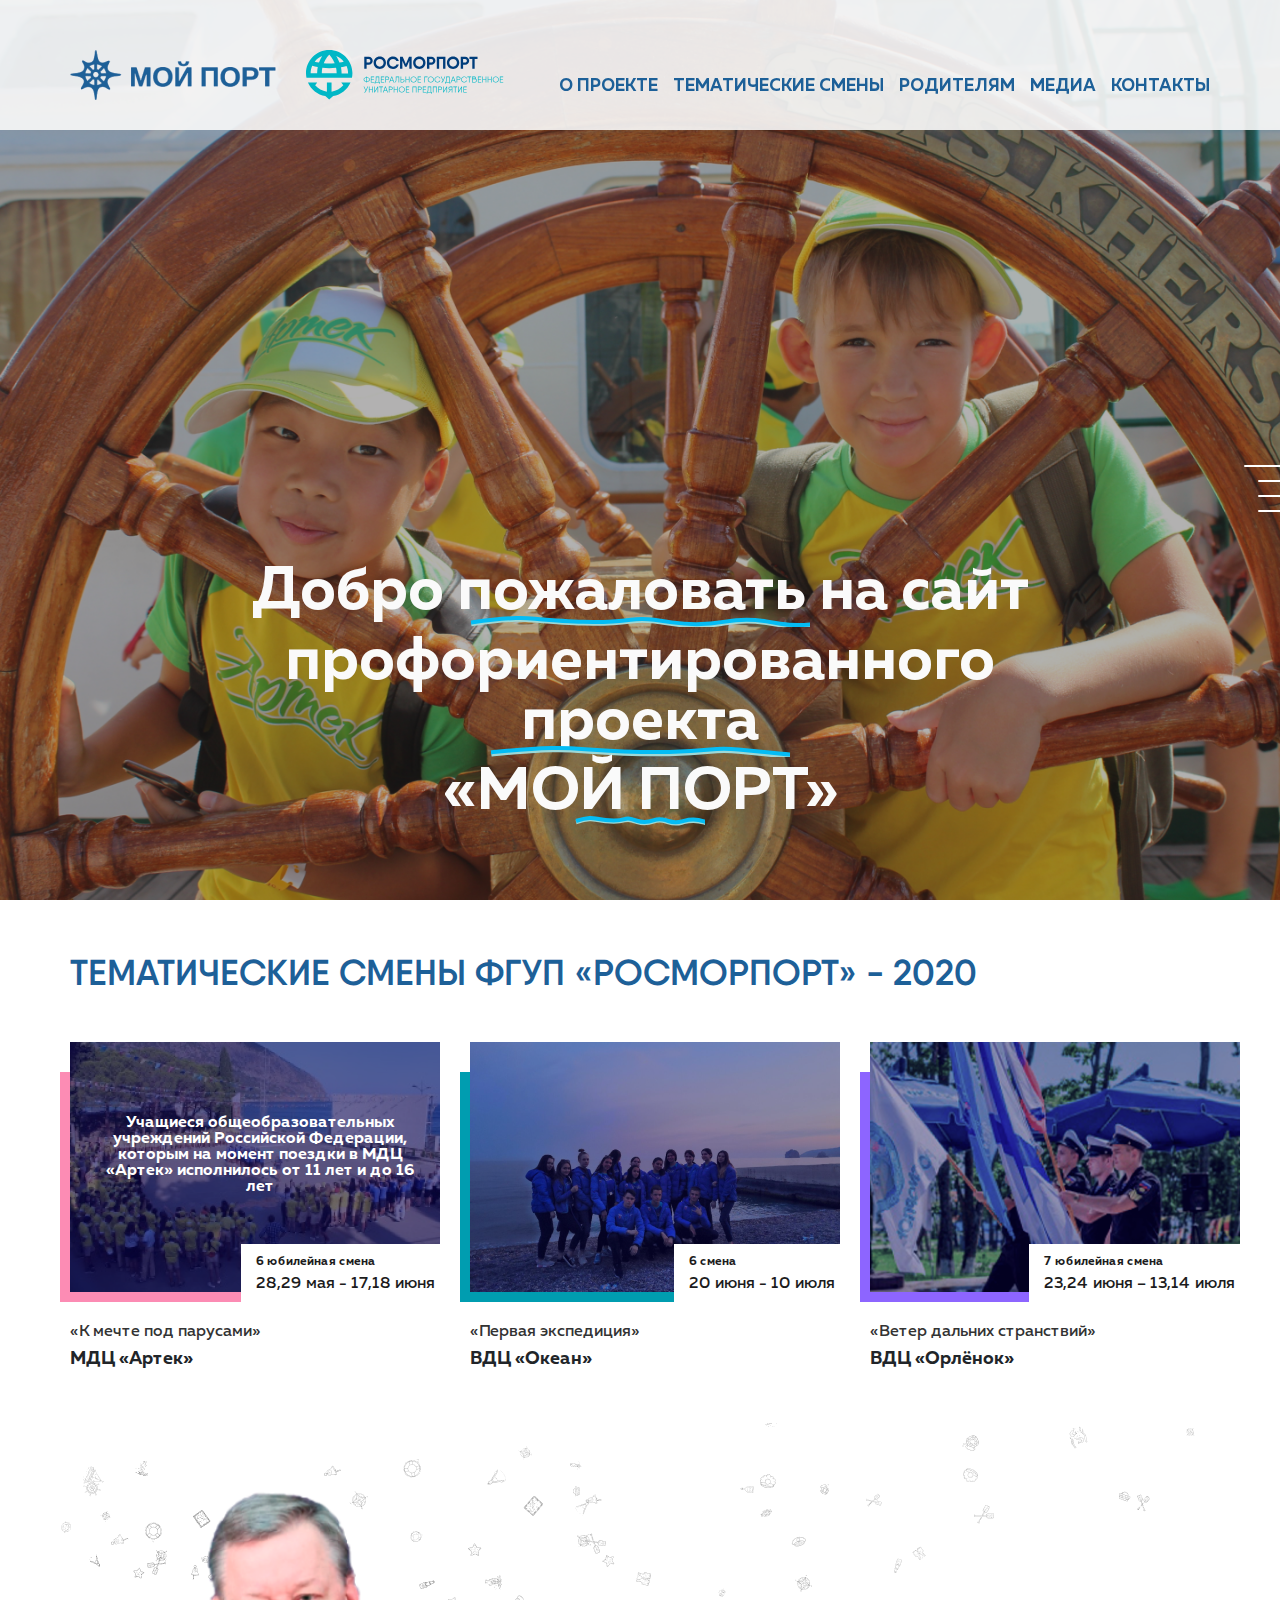
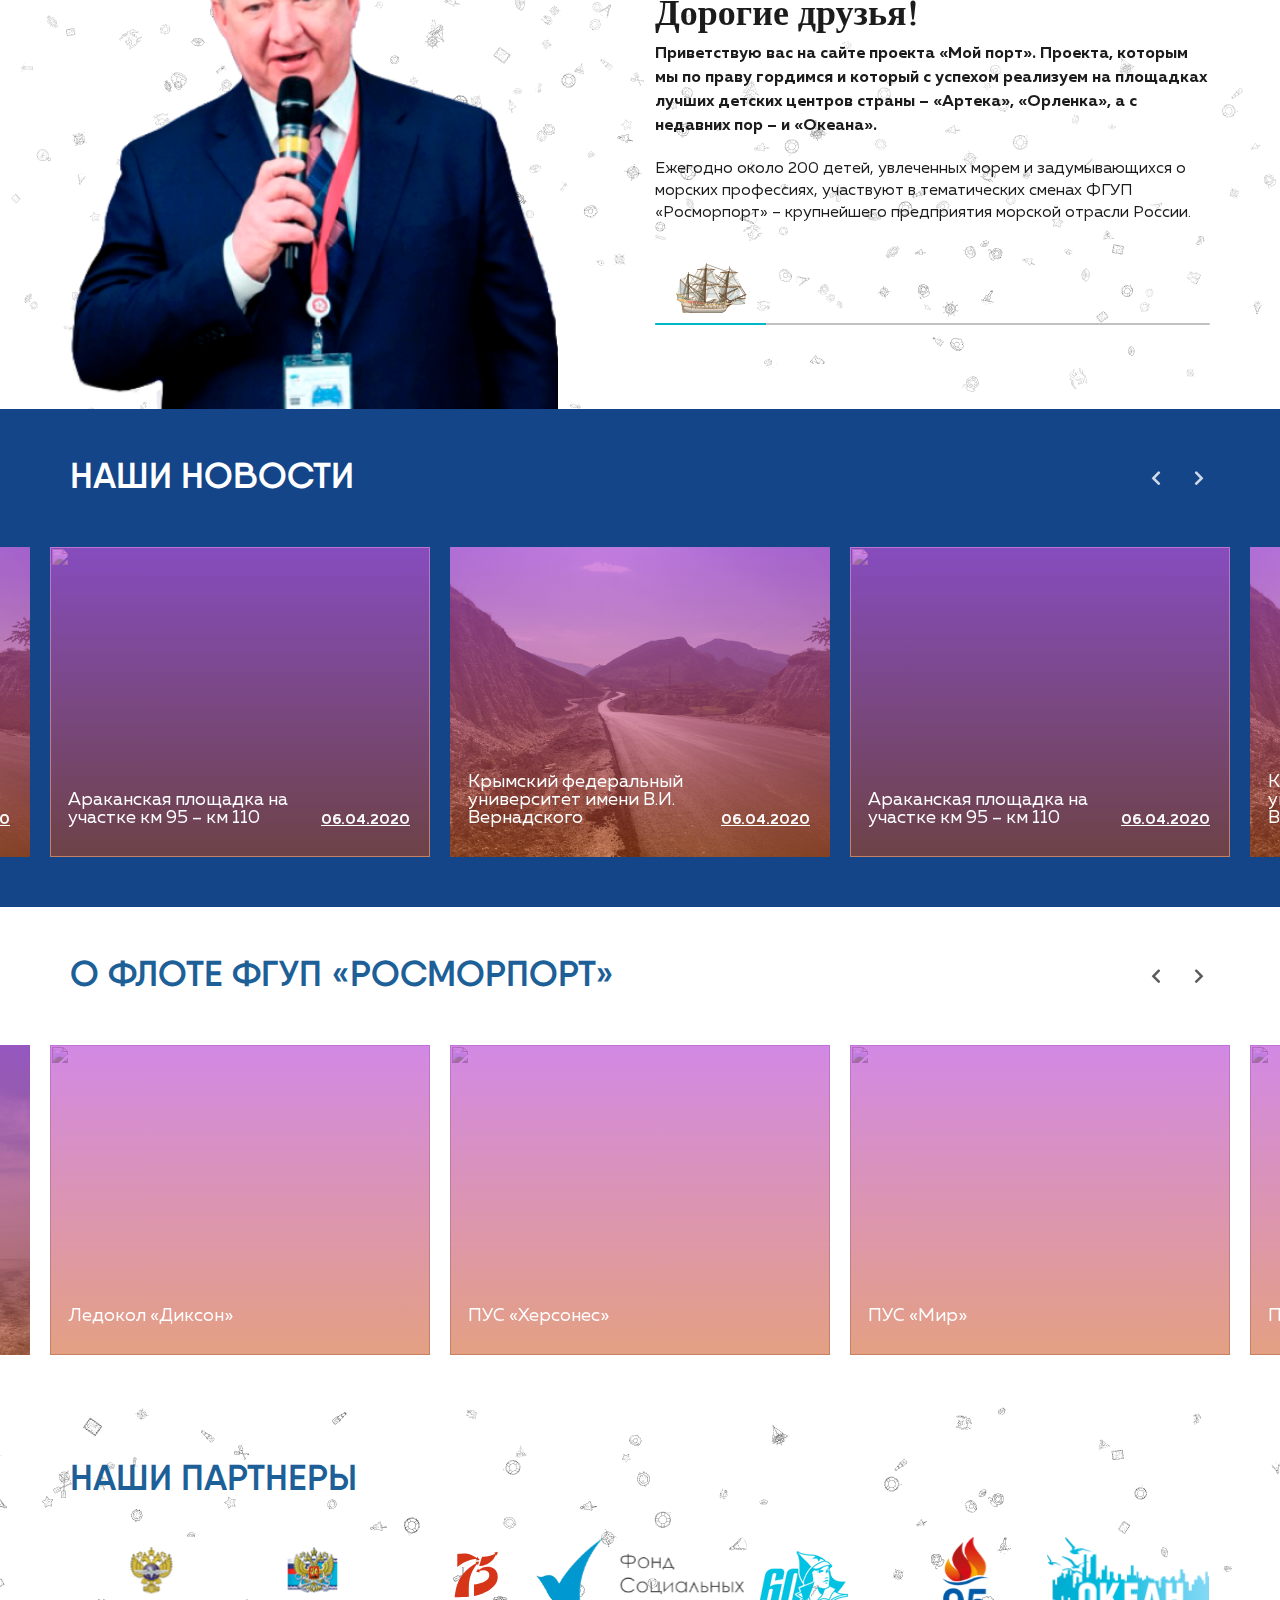
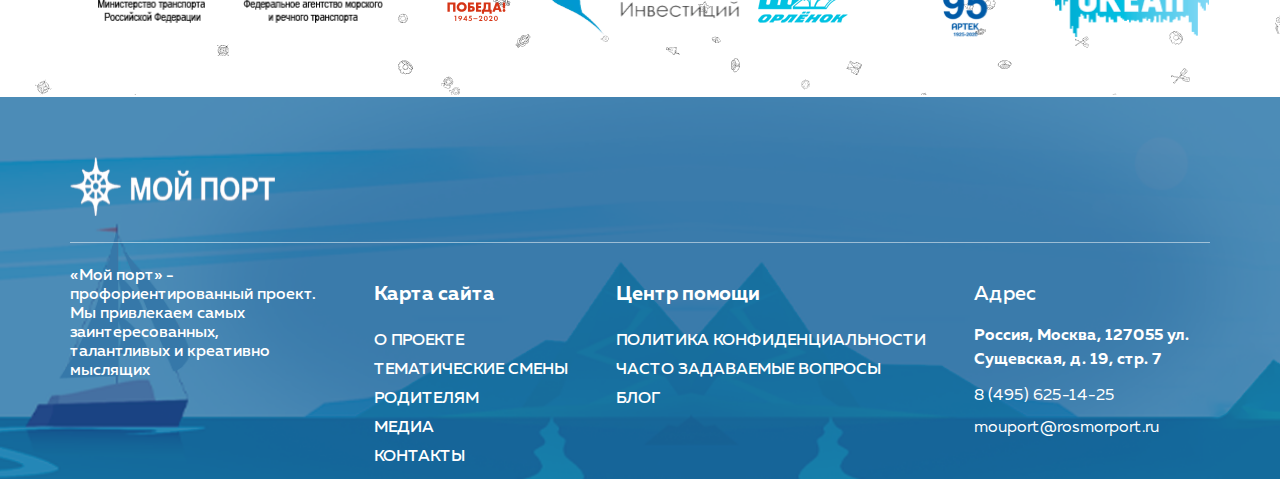
==== index.html @ 2c6adbdc "nezakoncheniy slider" ====
<!DOCTYPE html>
<html lang="en">
  <head>
    <meta charset="UTF-8" />
    <meta name="viewport" content="width=device-width, initial-scale=1.0" />
    <meta http-equiv="X-UA-Compatible" content="ie=edge" />
    <title>Document</title>
    <link rel="stylesheet" href="css/bootstrap.css" />
    <link rel="stylesheet" href="css/all.min.css" />
    <link rel="stylesheet" href="css/slick.css" />
    <link rel="stylesheet" href="css/swiper.min.css" />
    <link rel="stylesheet" href="css/style.css" />
  </head>
  <body>
    <header class="header">
      <div class="container">
        <div class="row">
          <div class="col-12">
            <div class="header__content">
              <div class="logos">
                <a href="/" class="logo-myport">
                  <img src="img/header/logo.png" alt="" />
                </a>
                <a href="/" class="logo-ros">
                  <img src="img/header/logo-rus.svg" alt="" />
                </a>
              </div>
              <div class="header__mobile">
                <button class="header__mobile__btn">
                  <span></span>
                  <span></span>
                  <span></span>
                </button>
                <div class="header__mobile__nav">
                  <ul>
                    <li><a href="#">О проекте</a></li>
                    <li><a href="#">Тематические смены</a></li>
                    <li><a href="#">Родителям</a></li>
                    <li><a href="#">Медиа</a></li>
                    <li><a href="#">Контакты</a></li>
                  </ul>
                </div>
              </div>
              <div class="header__desktop">
                <ul>
                  <li><a href="#">О проекте</a></li>
                  <li><a href="#">Тематические смены</a></li>
                  <li><a href="#">Родителям</a></li>
                  <li><a href="#">Медиа</a></li>
                  <li><a href="#">Контакты</a></li>
                </ul>
              </div>
            </div>
          </div>
        </div>
      </div>
    </header>

    <section class="main">
      <div class="main__slider">
        <div class="main__item" data-bg="img/main/slide_1.png">
          <h2>
            <span>Добро пожаловать на сайт</span>
            <span>профориентированного проекта</span>
            <span>«МОЙ ПОРТ»</span>
          </h2>
        </div>
        <div class="main__item" data-bg="img/main/slide_2.png">
          <h2>
            <span>Добро пожаловать на сайт</span>
            <span>профориентированного проекта</span>
            <span>«МОЙ ПОРТ»</span>
          </h2>
        </div>
        <div class="main__item" data-bg="img/main/slide_1.png">
          <h2>
            <span>Добро пожаловать на сайт</span>
            <span>профориентированного проекта</span>
            <span>«МОЙ ПОРТ»</span>
          </h2>
        </div>
        <div class="main__item" data-bg="img/main/slide_2.png">
          <h2>
            <span>Добро пожаловать на сайт</span>
            <span>профориентированного проекта</span>
            <span>«МОЙ ПОРТ»</span>
          </h2>
        </div>
      </div>
    </section>

    <section class="theme">
      <div class="container">
        <div class="row">
          <div class="col-12">
            <h3>Тематические смены ФГУП «РОСМОРПОРТ» - 2020</h3>
          </div>

          <div class="col-12 col-lg-6 col-xl-4">
            <div class="item item-first">
              <div class="theme__img">
                <img src="img/theme/artek.png" alt="" />
                <p class="text">
                  Учащиеся общеобразовательных учреждений Российской Федерации,
                  которым на момент поездки в МДЦ «Артек» исполнилось от 11 лет
                  и до 16 лет
                </p>
                <div class="info">
                  <span class="change">6 юбилейная смена</span>
                  <span class="date">28,29 мая - 17,18 июня</span>
                </div>
              </div>

              <div class="name">
                <span class="first">«К мечте под парусами»</span>
                <span class="last">МДЦ «Артек»</span>
              </div>
            </div>
          </div>
          <div class="col-12 col-lg-6 col-xl-4">
            <div class="item item-second">
              <div class="theme__img">
                <img src="img/theme/ocean.png" alt="" />
                <div class="info">
                  <span class="change">6 смена</span>
                  <span class="date">20 июня - 10 июля</span>
                </div>
              </div>

              <div class="name">
                <span class="first">«Первая экспедиция»</span>
                <span class="last">ВДЦ «Океан»</span>
              </div>
            </div>
          </div>
          <div class="col-12 col-lg-6 offset-lg-3 col-xl-4 offset-xl-0">
            <div class="item item-third">
              <div class="theme__img">
                <img src="img/theme/orlenok.png" alt="" />
                <div class="info">
                  <span class="change">7 юбилейная смена</span>
                  <span class="date">23,24 июня – 13,14 июля</span>
                </div>
              </div>

              <div class="name">
                <span class="first">«Ветер дальних странствий»</span>
                <span class="last">ВДЦ «Орлёнок»</span>
              </div>
            </div>
          </div>
        </div>
      </div>
    </section>

    <section class="friends">
      <div class="container">
        <div class="row">
          <div class="col-12 col-lg-6 friends__first">
            <div class="content">
              <div class="swiper-container">
                <div class="swiper-wrapper">
                  <div class="swiper-slide">
                    <h4>Дорогие друзья!</h4>
                    <span>
                      Приветствую вас на сайте проекта «Мой порт». Проекта,
                      которым мы по праву гордимся и который с успехом реализуем
                      на площадках лучших детских центров страны – «Артека»,
                      «Орленка», а с недавних пор – и «Океана».
                    </span>
                    <p>
                      Ежегодно около 200 детей, увлеченных морем и
                      задумывающихся о морских профессиях, участвуют в
                      тематических сменах ФГУП «Росморпорт» – крупнейшего
                      предприятия морской отрасли России.
                    </p>
                  </div>
                  <div class="swiper-slide">
                    <p>
                      Слайдер1 Lorem ipsum, dolor sit amet consectetur
                      adipisicing elit. Sit, dolores quod similique totam atque
                      sed aperiam eius perferendis hic quis voluptatum et harum
                      accusamus. Illo repellat totam iusto ipsam quibusdam!
                    </p>
                    <p>
                      Слайдер1 Lorem ipsum, dolor sit amet consectetur
                      adipisicing elit. Sit, dolores quod similique totam atque
                      sed aperiam eius perferendis hic quis voluptatum et harum
                      accusamus. Illo repellat totam iusto ipsam quibusdam!
                    </p>
                  </div>
                  <div class="swiper-slide">
                    <p>
                      Слайдер2 Lorem ipsum, dolor sit amet consectetur
                      adipisicing elit. Sit, dolores quod similique totam atque
                      sed aperiam eius perferendis hic quis voluptatum et harum
                      accusamus. Illo repellat totam iusto ipsam quibusdam!
                    </p>
                    <p>
                      Слайдер2 Lorem ipsum, dolor sit amet consectetur
                      adipisicing elit. Sit, dolores quod similique totam atque
                      sed aperiam eius perferendis hic quis voluptatum et harum
                      accusamus. Illo repellat totam iusto ipsam quibusdam!
                    </p>
                  </div>
                  <div class="swiper-slide">
                    <p>
                      Слайдер3 Lorem ipsum, dolor sit amet consectetur
                      adipisicing elit. Sit, dolores quod similique totam atque
                      sed aperiam eius perferendis hic quis voluptatum et harum
                      accusamus. Illo repellat totam iusto ipsam quibusdam!
                    </p>
                    <p>
                      Слайдер3 Lorem ipsum, dolor sit amet consectetur
                      adipisicing elit. Sit, dolores quod similique totam atque
                      sed aperiam eius perferendis hic quis voluptatum et harum
                      accusamus. Illo repellat totam iusto ipsam quibusdam!
                    </p>
                  </div>
                  <div class="swiper-slide">
                    <p>
                      Слайдер4 Lorem ipsum, dolor sit amet consectetur
                      adipisicing elit. Sit, dolores quod similique totam atque
                      sed aperiam eius perferendis hic quis voluptatum et harum
                      accusamus. Illo repellat totam iusto ipsam quibusdam!
                    </p>
                    <p>
                      Слайдер4 Lorem ipsum, dolor sit amet consectetur
                      adipisicing elit. Sit, dolores quod similique totam atque
                      sed aperiam eius perferendis hic quis voluptatum et harum
                      accusamus. Illo repellat totam iusto ipsam quibusdam!
                    </p>
                  </div>
                  <div class="swiper-slide">
                    <p>
                      Слайдер4 Lorem ipsum, dolor sit amet consectetur
                      adipisicing elit. Sit, dolores quod similique totam atque
                      sed aperiam eius perferendis hic quis voluptatum et harum
                      accusamus. Illo repellat totam iusto ipsam quibusdam!
                    </p>
                    <p>
                      Слайдер4 Lorem ipsum, dolor sit amet consectetur
                      adipisicing elit. Sit, dolores quod similique totam atque
                      sed aperiam eius perferendis hic quis voluptatum et harum
                      accusamus. Illo repellat totam iusto ipsam quibusdam!
                    </p>
                  </div>
                  <div class="swiper-slide">
                    <p>
                      Слайдер4 Lorem ipsum, dolor sit amet consectetur
                      adipisicing elit. Sit, dolores quod similique totam atque
                      sed aperiam eius perferendis hic quis voluptatum et harum
                      accusamus. Illo repellat totam iusto ipsam quibusdam!
                    </p>
                    <p>
                      Слайдер4 Lorem ipsum, dolor sit amet consectetur
                      adipisicing elit. Sit, dolores quod similique totam atque
                      sed aperiam eius perferendis hic quis voluptatum et harum
                      accusamus. Illo repellat totam iusto ipsam quibusdam!
                    </p>
                  </div>
                  <div class="swiper-slide">
                    <p>
                      Слайдер4 Lorem ipsum, dolor sit amet consectetur
                      adipisicing elit. Sit, dolores quod similique totam atque
                      sed aperiam eius perferendis hic quis voluptatum et harum
                      accusamus. Illo repellat totam iusto ipsam quibusdam!
                    </p>
                    <p>
                      Слайдер4 Lorem ipsum, dolor sit amet consectetur
                      adipisicing elit. Sit, dolores quod similique totam atque
                      sed aperiam eius perferendis hic quis voluptatum et harum
                      accusamus. Illo repellat totam iusto ipsam quibusdam!
                    </p>
                  </div>
                  <div class="swiper-slide">
                    <p>
                      Слайдер4 Lorem ipsum, dolor sit amet consectetur
                      adipisicing elit. Sit, dolores quod similique totam atque
                      sed aperiam eius perferendis hic quis voluptatum et harum
                      accusamus. Illo repellat totam iusto ipsam quibusdam!
                    </p>
                    <p>
                      Слайдер4 Lorem ipsum, dolor sit amet consectetur
                      adipisicing elit. Sit, dolores quod similique totam atque
                      sed aperiam eius perferendis hic quis voluptatum et harum
                      accusamus. Illo repellat totam iusto ipsam quibusdam!
                    </p>
                  </div>
                  <div class="swiper-slide">
                    <p>
                      Слайдер4 Lorem ipsum, dolor sit amet consectetur
                      adipisicing elit. Sit, dolores quod similique totam atque
                      sed aperiam eius perferendis hic quis voluptatum et harum
                      accusamus. Illo repellat totam iusto ipsam quibusdam!
                    </p>
                    <p>
                      Слайдер4 Lorem ipsum, dolor sit amet consectetur
                      adipisicing elit. Sit, dolores quod similique totam atque
                      sed aperiam eius perferendis hic quis voluptatum et harum
                      accusamus. Illo repellat totam iusto ipsam quibusdam!
                    </p>
                  </div>
                </div>
              </div>

              <div class="animation">
                <div class="ship">
                  <div class="img" id="friends_ship">
                    <img src="img/friends/ship.svg" alt="" />
                  </div>
                </div>
                <div class="progress">
                  <div class="bar"></div>
                </div>
              </div>
            </div>
          </div>
          <div class="col-12 col-lg-6 friends__second">
            <div class="friends__img">
              <img src="img/friends/friends-img.png" alt="" />
            </div>
          </div>
        </div>
      </div>
    </section>

    <div class="news">
      <div class="container">
        <div class="row">
          <div class="col-12">
            <div class="news__top">
              <h3>Наши новости</h3>
              <div class="btns">
                <button class="news__slider-prev">
                  <i class="fas fa-chevron-left"></i>
                </button>
                <button class="news__slider-next">
                  <i class="fas fa-chevron-right"></i>
                </button>
              </div>
            </div>
          </div>
        </div>
      </div>

      <div class="news__slider">
        <div class="slide">
          <a href="#" class="news__item">
            <div class="img">
              <img src="img/news/first.png" alt="" />
            </div>
            <div class="text">
              <p>Крымский федеральный университет имени В.И. Вернадского</p>
              <span>06.04.2020</span>
            </div>
          </a>
        </div>
        <div class="slide">
          <a href="#" class="news__item">
            <div class="img">
              <img src="img/news/second.png" alt="" />
            </div>
            <div class="text">
              <p>Араканская площадка на участке км 95 – км 110</p>
              <span>06.04.2020</span>
            </div>
          </a>
        </div>
        <div class="slide">
          <a href="#" class="news__item">
            <div class="img">
              <img src="img/news/first.png" alt="" />
            </div>
            <div class="text">
              <p>Крымский федеральный университет имени В.И. Вернадского</p>
              <span>06.04.2020</span>
            </div>
          </a>
        </div>
        <div class="slide">
          <a href="#" class="news__item">
            <div class="img">
              <img src="img/news/second.png" alt="" />
            </div>
            <div class="text">
              <p>Араканская площадка на участке км 95 – км 110</p>
              <span>06.04.2020</span>
            </div>
          </a>
        </div>
      </div>
    </div>

    <div class="about">
      <div class="container">
        <div class="row">
          <div class="col-12">
            <div class="about__top">
              <h3>О флоте ФГУП «Росморпорт»</h3>
              <div class="btns">
                <button class="about__slider-prev">
                  <i class="fas fa-chevron-left"></i>
                </button>
                <button class="about__slider-next">
                  <i class="fas fa-chevron-right"></i>
                </button>
              </div>
            </div>
          </div>
        </div>
      </div>

      <div class="about__slider">
        <div class="slide">
          <a href="#" class="about__item">
            <div class="img">
              <img src="img/about/first.jpg" alt="" />
            </div>
            <div class="text">
              <p>ПУС «Херсонес»</p>
            </div>
          </a>
        </div>
        <div class="slide">
          <a href="#" class="about__item">
            <div class="img">
              <img src="img/about/second.jpg" alt="" />
            </div>
            <div class="text">
              <p>ПУС «Мир»</p>
            </div>
          </a>
        </div>
        <div class="slide">
          <a href="#" class="about__item">
            <div class="img">
              <img src="img/about/three.jpg" alt="" />
            </div>
            <div class="text">
              <p>ПУС «Херсонес»</p>
            </div>
          </a>
        </div>
        <div class="slide">
          <a href="#" class="about__item">
            <div class="img">
              <img src="img/about/four.jpg" alt="" />
            </div>
            <div class="text">
              <p>Ледокол «Диксон»</p>
            </div>
          </a>
        </div>
        <div class="slide">
          <a href="#" class="about__item">
            <div class="img">
              <img src="img/about/five.jpg" alt="" />
            </div>
            <div class="text">
              <p>Ледокол «Диксон»</p>
            </div>
          </a>
        </div>
        <div class="slide">
          <a href="#" class="about__item">
            <div class="img">
              <img src="img/about/six.jpg" alt="" />
            </div>
            <div class="text">
              <p>Ледокол «Диксон»</p>
            </div>
          </a>
        </div>
        <div class="slide">
          <a href="#" class="about__item">
            <div class="img">
              <img src="img/about/seven.jpg" alt="" />
            </div>
            <div class="text">
              <p>Ледокол «Диксон»</p>
            </div>
          </a>
        </div>
      </div>
    </div>

    <section class="partners">
      <div class="container">
        <div class="row">
          <div class="col-12">
            <h3>Наши партнеры</h3>
          </div>
          <div class="col-12">
            <div class="partners__content">
              <div class="img">
                <img src="img/partners/logo/first.svg" alt="" />
              </div>
              <div class="img">
                <img src="img/partners/logo/second.svg" alt="" />
              </div>
              <div class="img">
                <img src="img/partners/logo/three.svg" alt="" />
              </div>
              <div class="img">
                <img src="img/partners/logo/four.svg" alt="" />
              </div>
              <div class="img">
                <img src="img/partners/logo/five.svg" alt="" />
              </div>
              <div class="img">
                <img src="img/partners/logo/six.svg" alt="" />
              </div>
              <div class="img">
                <img src="img/partners/logo/seven.svg" alt="" />
              </div>
            </div>
          </div>
        </div>
      </div>
    </section>

    <footer class="footer">
      <div class="container">
        <div class="row">
          <div class="col-12">
            <div class="footer__logo">
              <a href="#">
                <img src="img/footer/logo.svg" alt="" />
              </a>
            </div>
          </div>
          <div class="col-12">
            <div class="footer__content">
              <div class="text">
                <p>
                  «Мой порт» - профориентированный проект. Мы привлекаем самых
                  заинтересованных, талантливых и креативно мыслящих
                </p>
              </div>
              <div class="map">
                <p>Карта сайта</p>
                <ul>
                  <li><a href="#">О проекте</a></li>
                  <li><a href="#">Тематические смены</a></li>
                  <li><a href="#">Родителям</a></li>
                  <li><a href="#">Медиа</a></li>
                  <li><a href="#">Контакты</a></li>
                </ul>
              </div>
              <div class="help">
                <p>Центр помощи</p>
                <ul>
                  <li><a href="#">Политика конфиденциальности</a></li>
                  <li><a href="#">Часто задаваемые вопросы</a></li>
                  <li><a href="#">Блог</a></li>
                </ul>
              </div>
              <div class="address">
                <p>Адрес</p>
                <div class="address__content">
                  <span
                    ><a href="#"
                      >Россия, Москва, 127055 ул. Сущевская, д. 19, стр. 7</a
                    ></span
                  >
                  <a href="tel:84956251425">8 (495) 625-14-25</a>
                  <a href="mailto:mouport@rosmorport.ru"
                    >mouport@rosmorport.ru</a
                  >
                </div>
              </div>
            </div>
          </div>
        </div>
      </div>
    </footer>

    <div class="modal"></div>
    <script src="js/jquery-3.4.1.min.js"></script>
    <script src="js/swiper.min.js"></script>
    <script src="js/slick.min.js"></script>
    <script src="js/main.js"></script>
  </body>
</html>
---- css/style.css ----
/*! normalize.css v8.0.1 | MIT License | github.com/necolas/normalize.css */
/* Document
   ========================================================================== */
/**
 * 1. Correct the line height in all browsers.
 * 2. Prevent adjustments of font size after orientation changes in iOS.
 */
html {
  line-height: 1.15;
  /* 1 */
  -webkit-text-size-adjust: 100%;
  /* 2 */
}

/* Sections
   ========================================================================== */
/**
 * Remove the margin in all browsers.
 */
body {
  margin: 0;
}

/**
 * Render the `main` element consistently in IE.
 */
main {
  display: block;
}

/**
 * Correct the font size and margin on `h1` elements within `section` and
 * `article` contexts in Chrome, Firefox, and Safari.
 */
h1 {
  font-size: 2em;
  margin: 0.67em 0;
}

/* Grouping content
   ========================================================================== */
/**
 * 1. Add the correct box sizing in Firefox.
 * 2. Show the overflow in Edge and IE.
 */
hr {
  -webkit-box-sizing: content-box;
          box-sizing: content-box;
  /* 1 */
  height: 0;
  /* 1 */
  overflow: visible;
  /* 2 */
}

/**
 * 1. Correct the inheritance and scaling of font size in all browsers.
 * 2. Correct the odd `em` font sizing in all browsers.
 */
pre {
  font-family: monospace, monospace;
  /* 1 */
  font-size: 1em;
  /* 2 */
}

/* Text-level semantics
   ========================================================================== */
/**
 * Remove the gray background on active links in IE 10.
 */
a {
  background-color: transparent;
}

/**
 * 1. Remove the bottom border in Chrome 57-
 * 2. Add the correct text decoration in Chrome, Edge, IE, Opera, and Safari.
 */
abbr[title] {
  border-bottom: none;
  /* 1 */
  text-decoration: underline;
  /* 2 */
  -webkit-text-decoration: underline dotted;
          text-decoration: underline dotted;
  /* 2 */
}

/**
 * Add the correct font weight in Chrome, Edge, and Safari.
 */
b, strong {
  font-weight: bolder;
}

/**
 * 1. Correct the inheritance and scaling of font size in all browsers.
 * 2. Correct the odd `em` font sizing in all browsers.
 */
code, kbd, samp {
  font-family: monospace, monospace;
  /* 1 */
  font-size: 1em;
  /* 2 */
}

/**
 * Add the correct font size in all browsers.
 */
small {
  font-size: 80%;
}

/**
 * Prevent `sub` and `sup` elements from affecting the line height in
 * all browsers.
 */
sub, sup {
  font-size: 75%;
  line-height: 0;
  position: relative;
  vertical-align: baseline;
}

sub {
  bottom: -0.25em;
}

sup {
  top: -0.5em;
}

/* Embedded content
   ========================================================================== */
/**
 * Remove the border on images inside links in IE 10.
 */
img {
  border-style: none;
}

/* Forms
   ========================================================================== */
/**
 * 1. Change the font styles in all browsers.
 * 2. Remove the margin in Firefox and Safari.
 */
button, input, optgroup, select, textarea {
  font-family: inherit;
  /* 1 */
  font-size: 100%;
  /* 1 */
  line-height: 1.15;
  /* 1 */
  margin: 0;
  /* 2 */
}

/**
 * Show the overflow in IE.
 * 1. Show the overflow in Edge.
 */
button, input {
  /* 1 */
  overflow: visible;
}

/**
 * Remove the inheritance of text transform in Edge, Firefox, and IE.
 * 1. Remove the inheritance of text transform in Firefox.
 */
button, select {
  /* 1 */
  text-transform: none;
}

/**
 * Correct the inability to style clickable types in iOS and Safari.
 */
button, [type="button"], [type="reset"], [type="submit"] {
  -webkit-appearance: button;
}

/**
 * Remove the inner border and padding in Firefox.
 */
button::-moz-focus-inner, [type="button"]::-moz-focus-inner, [type="reset"]::-moz-focus-inner, [type="submit"]::-moz-focus-inner {
  border-style: none;
  padding: 0;
}

/**
 * Restore the focus styles unset by the previous rule.
 */
button:-moz-focusring, [type="button"]:-moz-focusring, [type="reset"]:-moz-focusring, [type="submit"]:-moz-focusring {
  outline: 1px dotted ButtonText;
}

/**
 * Correct the padding in Firefox.
 */
fieldset {
  padding: 0.35em 0.75em 0.625em;
}

/**
 * 1. Correct the text wrapping in Edge and IE.
 * 2. Correct the color inheritance from `fieldset` elements in IE.
 * 3. Remove the padding so developers are not caught out when they zero out
 *    `fieldset` elements in all browsers.
 */
legend {
  -webkit-box-sizing: border-box;
          box-sizing: border-box;
  /* 1 */
  color: inherit;
  /* 2 */
  display: table;
  /* 1 */
  max-width: 100%;
  /* 1 */
  padding: 0;
  /* 3 */
  white-space: normal;
  /* 1 */
}

/**
 * Add the correct vertical alignment in Chrome, Firefox, and Opera.
 */
progress {
  vertical-align: baseline;
}

/**
 * Remove the default vertical scrollbar in IE 10+.
 */
textarea {
  overflow: auto;
}

/**
 * 1. Add the correct box sizing in IE 10.
 * 2. Remove the padding in IE 10.
 */
[type="checkbox"], [type="radio"] {
  -webkit-box-sizing: border-box;
          box-sizing: border-box;
  /* 1 */
  padding: 0;
  /* 2 */
}

/**
 * Correct the cursor style of increment and decrement buttons in Chrome.
 */
[type="number"]::-webkit-inner-spin-button, [type="number"]::-webkit-outer-spin-button {
  height: auto;
}

/**
 * 1. Correct the odd appearance in Chrome and Safari.
 * 2. Correct the outline style in Safari.
 */
[type="search"] {
  -webkit-appearance: textfield;
  /* 1 */
  outline-offset: -2px;
  /* 2 */
}

[type="search"]::-webkit-search-decoration {
  -webkit-appearance: none;
}

/**
 * Remove the inner padding in Chrome and Safari on macOS.
 */
/**
 * 1. Correct the inability to style clickable types in iOS and Safari.
 * 2. Change font properties to `inherit` in Safari.
 */
::-webkit-file-upload-button {
  -webkit-appearance: button;
  /* 1 */
  font: inherit;
  /* 2 */
}

/* Interactive
   ========================================================================== */
/*
 * Add the correct display in Edge, IE 10+, and Firefox.
 */
details {
  display: block;
}

/*
 * Add the correct display in all browsers.
 */
summary {
  display: list-item;
}

/* Misc
   ========================================================================== */
/**
 * Add the correct display in IE 10+.
 */
template, [hidden] {
  display: none;
}

/**
 * Add the correct display in IE 10.
 */
@font-face {
  font-family: "Lato-Regular";
  src: url("../fonts/Lato-Regular.eot");
  src: url("../fonts/Lato-Regular.eot?#iefix") format("embedded-opentype"), url("../fonts/Lato-Regular.woff2") format("woff2"), url("../fonts/Lato-Regular.woff") format("woff"), url("../fonts/Lato-Regular.ttf") format("truetype"), url("../fonts/Lato-Regular.svg#Lato-Regular") format("svg");
  font-style: normal;
  font-weight: normal;
}

@font-face {
  font-family: "MullerBold";
  src: url("../fonts/MullerBold.eot");
  src: url("../fonts/MullerBold.eot?#iefix") format("embedded-opentype"), url("../fonts/MullerBold.woff2") format("woff2"), url("../fonts/MullerBold.woff") format("woff"), url("../fonts/MullerBold.ttf") format("truetype"), url("../fonts/MullerBold.svg#MullerBold") format("svg");
  font-style: normal;
  font-weight: normal;
}

@font-face {
  font-family: "MullerRegular";
  src: url("../fonts/MullerRegular.eot");
  src: url("../fonts/MullerRegular.eot?#iefix") format("embedded-opentype"), url("../fonts/MullerRegular.woff2") format("woff2"), url("../fonts/MullerRegular.woff") format("woff"), url("../fonts/MullerRegular.ttf") format("truetype"), url("../fonts/MullerRegular.svg#MullerRegular") format("svg");
  font-style: normal;
  font-weight: normal;
}

@font-face {
  font-family: "MullerMedium";
  src: url("../fonts/MullerMedium.eot");
  src: url("../fonts/MullerMedium.eot?#iefix") format("embedded-opentype"), url("../fonts/MullerMedium.woff2") format("woff2"), url("../fonts/MullerMedium.woff") format("woff"), url("../fonts/MullerMedium.ttf") format("truetype"), url("../fonts/MullerMedium.svg#MullerMedium") format("svg");
  font-style: normal;
  font-weight: normal;
}

@font-face {
  font-family: "Qanelas-SemiBold";
  src: url("../fonts/Qanelas-SemiBold.eot");
  src: url("../fonts/Qanelas-SemiBold.eot?#iefix") format("embedded-opentype"), url("../fonts/Qanelas-SemiBold.woff2") format("woff2"), url("../fonts/Qanelas-SemiBold.woff") format("woff"), url("../fonts/Qanelas-SemiBold.ttf") format("truetype"), url("../fonts/Qanelas-SemiBold.svg#Qanelas-SemiBold") format("svg");
  font-style: normal;
  font-weight: normal;
}

@font-face {
  font-family: "times-new-roman";
  src: url("../fonts/times-new-roman.eot");
  src: url("../fonts/times-new-roman.eot?#iefix") format("embedded-opentype"), url("../fonts/times-new-roman.woff2") format("woff2"), url("../fonts/times-new-roman.woff") format("woff"), url("../fonts/times-new-roman.ttf") format("truetype"), url("../fonts/times-new-roman.svg#times-new-roman") format("svg");
  font-style: normal;
  font-weight: normal;
}

body {
  font-family: "MullerBold";
  overflow-x: hidden;
  position: relative;
}

p {
  margin-bottom: 0px;
}

h3 {
  color: #1d6098;
  font-family: "Qanelas-SemiBold";
  font-size: 24px;
  line-height: 29px;
  text-transform: uppercase;
}

@media (min-width: 768px) {
  h3 {
    font-size: 30px;
    line-height: 36px;
  }
}

@media (min-width: 1200px) {
  h3 {
    font-size: 36px;
    line-height: 44px;
  }
}

ul {
  list-style-type: none;
  margin: 0;
  padding: 0;
}

a {
  text-decoration: none;
}

a:hover {
  text-decoration: none;
}

input:focus {
  outline: none;
}

button:focus {
  outline: none;
}

div:focus {
  outline: none;
}

.modal {
  display: none;
  position: fixed;
  z-index: 1;
  left: 0;
  top: 0;
  width: 100%;
  height: 100%;
  overflow: auto;
  background-color: black;
  background-color: rgba(0, 0, 0, 0.4);
}

.header {
  position: absolute;
  width: 100%;
  background: rgba(250, 250, 250, 0.9);
  padding-bottom: 20px;
  z-index: 9;
}

@media (min-width: 992px) {
  .header {
    padding-bottom: 30px;
  }
}

.header__content {
  display: -webkit-box;
  display: -ms-flexbox;
  display: flex;
}

@media (min-width: 992px) {
  .header__content {
    -webkit-box-pack: justify;
        -ms-flex-pack: justify;
            justify-content: space-between;
  }
}

.header__content .logos {
  display: -webkit-box;
  display: -ms-flexbox;
  display: flex;
  margin-top: 20px;
}

@media (min-width: 992px) {
  .header__content .logos {
    margin-top: 40px;
  }
}

@media (min-width: 1200px) {
  .header__content .logos {
    margin-top: 50px;
  }
}

.header__content .logos .logo-myport {
  display: block;
  width: 124px;
  height: 30px;
}

@media (min-width: 768px) {
  .header__content .logos .logo-myport {
    width: 160px;
    height: 40px;
  }
}

@media (min-width: 1200px) {
  .header__content .logos .logo-myport {
    width: 206px;
    height: 50px;
  }
}

.header__content .logos .logo-myport img {
  width: 100%;
  height: 100%;
}

.header__content .logos .logo-ros {
  display: block;
  width: 124px;
  height: 30px;
  margin-left: 26px;
}

@media (min-width: 768px) {
  .header__content .logos .logo-ros {
    width: 160px;
    height: 40px;
  }
}

@media (min-width: 1200px) {
  .header__content .logos .logo-ros {
    width: 206px;
    height: 50px;
  }
}

.header__content .logos .logo-ros img {
  width: 100%;
  height: 100%;
}

.header__mobile {
  display: block;
}

@media (min-width: 992px) {
  .header__mobile {
    display: none;
  }
}

.header__mobile__btn {
  position: absolute;
  right: 35px;
  top: 26px;
  background-color: inherit;
  border: none;
  height: 16px;
  width: 30px;
  z-index: 99;
}

@media (min-width: 768px) {
  .header__mobile__btn {
    top: 32px;
  }
}

.header__mobile__btn span {
  padding: 0;
  width: 100%;
  height: 2px;
  background-color: black;
  display: block;
  -webkit-transition: all 0.3s ease;
  transition: all 0.3s ease;
  position: absolute;
}

.header__mobile__btn span:first-child {
  top: 0px;
}

.header__mobile__btn span:nth-child(2) {
  top: 8px;
}

.header__mobile__btn span:last-child {
  top: 16px;
}

.header__mobile__btn.active span:first-child {
  -webkit-transform: rotate(45deg);
          transform: rotate(45deg);
  top: 10px;
}

.header__mobile__btn.active span:nth-child(2) {
  -webkit-transform: translateX(40px);
          transform: translateX(40px);
  background-color: transparent;
}

.header__mobile__btn.active span:last-child {
  -webkit-transform: rotate(-45deg);
          transform: rotate(-45deg);
  top: 10px;
}

.header__mobile__nav {
  position: fixed;
  -webkit-transform: translateX(600px);
          transform: translateX(600px);
  background-color: white;
  height: 100vh;
  width: 70%;
  top: 0;
  right: 0;
  -webkit-transition: all 0.3s ease;
  transition: all 0.3s ease;
  z-index: 9;
  display: -webkit-box;
  display: -ms-flexbox;
  display: flex;
  -webkit-box-pack: center;
      -ms-flex-pack: center;
          justify-content: center;
}

.header__mobile__nav ul {
  margin-left: 10px;
  margin-top: 120px;
}

.header__mobile__nav ul li {
  margin-top: 30px;
}

@media (min-width: 768px) {
  .header__mobile__nav ul li {
    margin-top: 20px;
  }
}

.header__mobile__nav ul li a {
  font-family: "MullerBold";
  font-size: 15px;
  line-height: 17px;
  text-transform: uppercase;
  color: #1d6098;
}

@media (min-width: 768px) {
  .header__mobile__nav ul li a {
    font-size: 15px;
  }
}

.header__mobile__nav.active {
  -webkit-transform: translateX(0px);
          transform: translateX(0px);
  -webkit-transition: all 0.3s ease;
  transition: all 0.3s ease;
}

.header__desktop {
  display: none;
}

@media (min-width: 992px) {
  .header__desktop {
    display: block;
    margin-top: 50px;
  }
}

@media (min-width: 1200px) {
  .header__desktop {
    margin-top: 75px;
  }
}

.header__desktop ul {
  display: -webkit-box;
  display: -ms-flexbox;
  display: flex;
}

.header__desktop ul li {
  position: relative;
  margin-left: 15px;
  z-index: 2;
}

.header__desktop ul li:before {
  content: "";
  background-image: url("../img/header/bg_nav.png");
  background-size: 120% 100%;
  position: absolute;
  display: none;
  top: 0;
  left: -8%;
  width: 110%;
  height: 100%;
  z-index: -1;
}

.header__desktop ul li a {
  font-family: "MullerBold";
  font-size: 14px;
  line-height: 17px;
  text-transform: uppercase;
  color: #1d6098;
}

@media (min-width: 1200px) {
  .header__desktop ul li a {
    font-size: 17px;
  }
}

.header__desktop ul li:hover:before {
  display: block;
}

.header__desktop ul li:hover a {
  color: white;
}

.main {
  position: relative;
}

.main__item {
  height: 100vh;
  position: relative;
}

.main__item h2 {
  position: absolute;
  bottom: 70px;
  font-size: 26px;
  line-height: 30px;
  text-align: center;
  color: #fafafa;
  left: 50%;
  -webkit-transform: translateX(-50%);
          transform: translateX(-50%);
}

@media (min-width: 576px) {
  .main__item h2 {
    width: 500px;
    font-size: 30px;
  }
}

@media (min-width: 768px) {
  .main__item h2 {
    font-size: 40px;
    line-height: 40px;
    width: 800px;
  }
}

@media (min-width: 992px) {
  .main__item h2 {
    font-size: 50px;
    line-height: 50px;
  }
}

@media (min-width: 1200px) {
  .main__item h2 {
    font-size: 60px;
    line-height: 60px;
  }
}

.main__item h2 span {
  display: block;
  position: relative;
  margin-top: 10px;
}

.main__item h2 span:before {
  content: "";
  position: absolute;
  bottom: -5px;
  left: 50%;
  -webkit-transform: translateX(-50%);
          transform: translateX(-50%);
  height: 11px;
}

.main__item h2 span:first-child:before {
  width: 340px;
  background-image: url(../img/main/line-2.svg);
}

.main__item h2 span:nth-child(2)::before {
  width: 300px;
  background-image: url(../img/main/line.svg);
}

.main__item h2 span:last-child::before {
  width: 130px;
  background-image: url(../img/main/line-1.svg);
}

.main .slick-prev {
  display: none !important;
}

.main .slick-next {
  display: none !important;
}

.main .slick-dots {
  position: absolute;
  top: 50%;
  right: 0;
  -webkit-transform: translateY(-50%);
          transform: translateY(-50%);
}

.main .slick-dots li {
  margin-top: 15px;
  width: 22px;
  height: 2px;
  background: #ffffff;
  border-radius: 2px 0px 0px 2px;
  display: block;
  position: absolute;
  right: 0;
}

.main .slick-dots li:first-child {
  top: 0px;
}

.main .slick-dots li:nth-child(2) {
  top: 15px;
}

.main .slick-dots li:nth-child(3) {
  top: 30px;
}

.main .slick-dots li:last-child {
  top: 45px;
}

.main .slick-dots li a {
  width: 100%;
  height: 100%;
}

.main .slick-dots .slick-active {
  width: 36px;
  -webkit-transition: all 0.3s ease;
  transition: all 0.3s ease;
}

.theme {
  margin-top: 30px;
}

@media (min-width: 768px) {
  .theme {
    margin-top: 50px;
  }
}

.theme .item {
  width: 340px;
  margin: 0 auto;
  margin-top: 40px;
}

@media (min-width: 576px) {
  .theme .item {
    width: 370px;
  }
}

.theme .item-first .theme__img:before {
  background-color: #fc8cb4;
}

@media (min-width: 1200px) {
  .theme .item-second {
    -webkit-transform: translateX(10px);
            transform: translateX(10px);
  }
}

.theme .item-second .theme__img:before {
  background-color: #009db0;
}

@media (min-width: 1200px) {
  .theme .item-third {
    -webkit-transform: translateX(20px);
            transform: translateX(20px);
  }
}

.theme .item-third .theme__img:before {
  background-color: #8d65ff;
}

.theme .item .name {
  display: -webkit-box;
  display: -ms-flexbox;
  display: flex;
  -webkit-box-orient: vertical;
  -webkit-box-direction: normal;
      -ms-flex-direction: column;
          flex-direction: column;
  margin-top: 32px;
}

.theme .item .name .first {
  font-family: "MullerMedium";
  font-size: 16px;
  line-height: 16px;
  color: #333333;
}

.theme .item .name .last {
  font-size: 18px;
  margin-top: 6px;
}

.theme .item .theme__img {
  width: 340px;
  height: 230px;
  position: relative;
  margin: 0 auto;
}

.theme .item .theme__img:before {
  content: "";
  position: absolute;
  left: -10px;
  bottom: -10px;
  width: 100%;
  height: 230px;
  z-index: -1;
}

@media (min-width: 576px) {
  .theme .item .theme__img {
    width: 370px;
    height: 250px;
  }
}

.theme .item .theme__img img {
  width: 100%;
  height: 100%;
}

.theme .item .theme__img p {
  font-size: 16px;
  line-height: 16px;
  text-align: center;
  color: #ffffff;
  position: absolute;
  top: 45%;
  -webkit-transform: translateY(-50%);
          transform: translateY(-50%);
  padding: 0px 17px;
  left: 10px;
}

.theme .item .theme__img .info {
  position: absolute;
  background-color: white;
  bottom: -10px;
  right: -10px;
  display: -webkit-box;
  display: -ms-flexbox;
  display: flex;
  -webkit-box-orient: vertical;
  -webkit-box-direction: normal;
      -ms-flex-direction: column;
          flex-direction: column;
  -webkit-box-sizing: border-box;
          box-sizing: border-box;
  padding: 12px 15px;
}

.theme .item .theme__img .info .change {
  font-size: 12px;
  line-height: 12px;
  color: #1c1c1c;
}

.theme .item .theme__img .info .date {
  font-family: "MullerMedium";
  font-size: 16px;
  line-height: 12px;
  color: #1c1c1c;
  margin-top: 10px;
}

.news {
  background-color: #144589;
}

.news__main {
  position: absolute;
  left: 15%;
}

.news__top {
  display: -webkit-box;
  display: -ms-flexbox;
  display: flex;
  -webkit-box-pack: justify;
      -ms-flex-pack: justify;
          justify-content: space-between;
  margin-top: 44px;
}

.news__top h3 {
  color: #ffffff;
}

.news__top .btns {
  display: -webkit-box;
  display: -ms-flexbox;
  display: flex;
  -webkit-box-pack: justify;
      -ms-flex-pack: justify;
          justify-content: space-between;
  width: 65px;
}

.news__top .btns button {
  border: none;
  cursor: pointer;
  background-color: transparent;
}

.news__top .btns button i {
  color: #ffffff;
  opacity: 0.8;
}

.news__top .btns button:hover i {
  -webkit-transform: scale(1.5);
          transform: scale(1.5);
  opacity: 1;
}

.news__slider {
  margin-top: 17px;
  padding-bottom: 80px;
}

@media (min-width: 576px) {
  .news__slider {
    margin-top: 30px;
  }
}

@media (min-width: 992px) {
  .news__slider {
    margin-top: 42px;
    padding-bottom: 40px;
  }
}

.news__slider .news__item {
  width: 360px;
  height: 300px;
  position: relative;
  margin: 0 auto;
  display: block;
  padding-bottom: 10px;
}

@media (min-width: 576px) {
  .news__slider .news__item {
    width: 380px;
    height: 320px;
  }
}

@media (min-width: 768px) {
  .news__slider .news__item {
    margin: 0px 10px;
  }
}

@media (min-width: 992px) {
  .news__slider .news__item:hover::before {
    opacity: 1;
  }
  .news__slider .news__item:hover .img:after {
    display: none;
  }
}

.news__slider .news__item:before {
  content: "";
  width: 100%;
  height: 100%;
  background-color: #00b7c6;
  position: absolute;
  bottom: -10px;
  left: -10px;
  z-index: -1;
  opacity: 1;
  -webkit-transition: all 0.3s ease;
  transition: all 0.3s ease;
}

@media (min-width: 768px) {
  .news__slider .news__item:before {
    opacity: 0;
  }
}

.news__slider .news__item .img {
  width: 100%;
  height: 100%;
  position: relative;
}

@media (min-width: 768px) {
  .news__slider .news__item .img::after {
    content: "";
    width: 100%;
    height: 100%;
    position: absolute;
    left: 0;
    top: 0;
    background: -webkit-gradient(linear, left top, left bottom, from(rgba(195, 82, 223, 0.65)), to(rgba(216, 65, 0, 0.45))), -webkit-gradient(linear, left bottom, left top, from(rgba(51, 51, 51, 0.0810479)), to(rgba(51, 51, 51, 0.0810479)));
    background: linear-gradient(180deg, rgba(195, 82, 223, 0.65) 0%, rgba(216, 65, 0, 0.45) 100%), linear-gradient(0deg, rgba(51, 51, 51, 0.0810479), rgba(51, 51, 51, 0.0810479));
  }
}

.news__slider .news__item .img img {
  width: 100%;
  height: 100%;
}

.news__slider .news__item .text {
  position: absolute;
  left: 10px;
  bottom: 14px;
  padding-right: 20px;
}

@media (min-width: 992px) {
  .news__slider .news__item .text {
    bottom: 40px;
    left: 18px;
    display: -webkit-box;
    display: -ms-flexbox;
    display: flex;
    -webkit-box-align: end;
        -ms-flex-align: end;
            align-items: flex-end;
  }
}

.news__slider .news__item .text p {
  font-family: "MullerRegular";
  color: #ffffff;
  font-size: 18px;
  line-height: 18px;
}

.news__slider .news__item .text span {
  -webkit-text-decoration-line: underline;
          text-decoration-line: underline;
  color: #fafafa;
  font-size: 14px;
  line-height: 14px;
  margin-top: 5px;
}

@media (min-width: 768px) {
  .news__slider .slick-active .news__item::before {
    opacity: 1;
  }
  .news__slider .slick-active .news__item .img::after {
    display: none;
  }
}

@media (min-width: 992px) {
  .news__slider .slick-active .news__item::before {
    opacity: 0;
  }
  .news__slider .slick-active .news__item .img::after {
    display: block;
  }
  .news__slider .slick-active .news__item:hover::before {
    opacity: 1;
  }
  .news__slider .slick-active .news__item:hover .img::after {
    display: none;
  }
}

.about {
  background-color: transparent;
}

.about__main {
  position: absolute;
  left: 15%;
}

.about__top {
  display: -webkit-box;
  display: -ms-flexbox;
  display: flex;
  -webkit-box-pack: justify;
      -ms-flex-pack: justify;
          justify-content: space-between;
  margin-top: 44px;
}

.about__top h3 {
  color: #1d6098;
}

.about__top .btns {
  display: -webkit-box;
  display: -ms-flexbox;
  display: flex;
  -webkit-box-pack: justify;
      -ms-flex-pack: justify;
          justify-content: space-between;
  width: 65px;
}

.about__top .btns button {
  border: none;
  cursor: pointer;
  background-color: transparent;
}

.about__top .btns button i {
  color: #333333;
  opacity: 0.8;
}

.about__top .btns button:hover i {
  -webkit-transform: scale(1.5);
          transform: scale(1.5);
  opacity: 1;
}

.about__slider {
  margin-top: 17px;
  padding-bottom: 80px;
}

@media (min-width: 576px) {
  .about__slider {
    margin-top: 30px;
  }
}

@media (min-width: 992px) {
  .about__slider {
    margin-top: 42px;
    padding-bottom: 40px;
  }
}

.about__slider .about__item {
  width: 360px;
  height: 300px;
  position: relative;
  margin: 0 auto;
  display: block;
  padding-bottom: 10px;
}

@media (min-width: 576px) {
  .about__slider .about__item {
    width: 380px;
    height: 320px;
  }
}

@media (min-width: 768px) {
  .about__slider .about__item {
    margin: 0px 10px;
  }
}

@media (min-width: 992px) {
  .about__slider .about__item:hover::before {
    opacity: 1;
  }
  .about__slider .about__item:hover .img:after {
    display: none;
  }
}

.about__slider .about__item:before {
  content: "";
  width: 100%;
  height: 100%;
  background-color: #00b7c6;
  position: absolute;
  bottom: -10px;
  left: -10px;
  z-index: -1;
  opacity: 1;
  -webkit-transition: all 0.3s ease;
  transition: all 0.3s ease;
}

@media (min-width: 768px) {
  .about__slider .about__item:before {
    opacity: 0;
  }
}

.about__slider .about__item .img {
  width: 100%;
  height: 100%;
  position: relative;
}

@media (min-width: 768px) {
  .about__slider .about__item .img::after {
    content: "";
    width: 100%;
    height: 100%;
    position: absolute;
    left: 0;
    top: 0;
    background: -webkit-gradient(linear, left top, left bottom, from(rgba(195, 82, 223, 0.65)), to(rgba(216, 65, 0, 0.45))), -webkit-gradient(linear, left bottom, left top, from(rgba(51, 51, 51, 0.0810479)), to(rgba(51, 51, 51, 0.0810479)));
    background: linear-gradient(180deg, rgba(195, 82, 223, 0.65) 0%, rgba(216, 65, 0, 0.45) 100%), linear-gradient(0deg, rgba(51, 51, 51, 0.0810479), rgba(51, 51, 51, 0.0810479));
  }
}

.about__slider .about__item .img img {
  width: 100%;
  height: 100%;
}

.about__slider .about__item .text {
  position: absolute;
  left: 10px;
  bottom: 14px;
  padding-right: 20px;
}

@media (min-width: 992px) {
  .about__slider .about__item .text {
    bottom: 40px;
    left: 18px;
    display: -webkit-box;
    display: -ms-flexbox;
    display: flex;
    -webkit-box-align: end;
        -ms-flex-align: end;
            align-items: flex-end;
  }
}

.about__slider .about__item .text p {
  font-family: "MullerRegular";
  color: #ffffff;
  font-size: 18px;
  line-height: 18px;
}

.about__slider .about__item .text span {
  -webkit-text-decoration-line: underline;
          text-decoration-line: underline;
  color: #fafafa;
  font-size: 14px;
  line-height: 14px;
  margin-top: 5px;
}

@media (min-width: 768px) {
  .about__slider .slick-active .about__item::before {
    opacity: 1;
  }
  .about__slider .slick-active .about__item .img::after {
    display: none;
  }
}

@media (min-width: 992px) {
  .about__slider .slick-active .about__item::before {
    opacity: 0;
  }
  .about__slider .slick-active .about__item .img::after {
    display: block;
  }
  .about__slider .slick-active .about__item:hover::before {
    opacity: 1;
  }
  .about__slider .slick-active .about__item:hover .img::after {
    display: none;
  }
}

.partners {
  background-image: url(../img/partners/bg.png);
  padding-bottom: 50px;
}

@media (min-width: 992px) {
  .partners {
    padding-bottom: 60px;
  }
}

.partners h3 {
  color: #1d6098;
  margin-top: 50px;
}

.partners__content {
  display: -webkit-box;
  display: -ms-flexbox;
  display: flex;
  -ms-flex-wrap: wrap;
      flex-wrap: wrap;
  -ms-flex-pack: distribute;
      justify-content: space-around;
  margin-top: 30px;
}

.partners__content .img {
  display: -webkit-box;
  display: -ms-flexbox;
  display: flex;
  -webkit-box-pack: center;
      -ms-flex-pack: center;
          justify-content: center;
  width: 160px;
}

.friends {
  margin-top: 50px;
  background-image: url(../img/friends/bg.png);
}

@media (min-width: 992px) {
  .friends__first {
    -webkit-box-ordinal-group: 3;
        -ms-flex-order: 2;
            order: 2;
  }
  .friends__second {
    -webkit-box-ordinal-group: 2;
        -ms-flex-order: 1;
            order: 1;
  }
}

.swiper-container {
  height: 330px;
  margin-top: 50px;
}

@media (min-width: 576px) {
  .swiper-container {
    height: 230px;
  }
}

@media (min-width: 992px) {
  .swiper-container {
    margin-top: 170px;
  }
}

.animation {
  margin-top: 100px;
  position: relative;
}

.animation .ship {
  width: 100%;
  position: relative;
}

.animation .ship .img {
  position: absolute;
  left: 10%;
  bottom: 10px;
  -webkit-transition: all 0.3s ease;
  transition: all 0.3s ease;
  -webkit-transform: translateX(-50%);
          transform: translateX(-50%);
}

.animation .progress {
  position: relative;
  width: 100%;
  height: 2px;
  background-color: #c1c1c1;
}

.animation .progress .bar {
  width: 20%;
  height: 2px;
  position: absolute;
  left: 0;
  top: 0;
  background-color: #00b7c6;
  -webkit-transition: all 0.3s ease;
  transition: all 0.3s ease;
}

.swiper-slide {
  height: auto;
}

.swiper-slide h4 {
  font-family: "times-new-roman";
  font-size: 36px;
  line-height: 41px;
  color: #1c1c1c;
  font-weight: bold;
}

.swiper-slide span {
  font-size: 16px;
  line-height: 22px;
  color: #1c1c1c;
  margin-top: 21px;
}

.swiper-slide p {
  font-family: "MullerRegular";
  font-size: 16px;
  line-height: 22px;
  color: #1c1c1c;
  margin-top: 20px;
}

.friends__img {
  width: 100%;
  margin-top: 60px;
}

.friends__img img {
  width: 100%;
}

@media (min-width: 992px) {
  .friends__img img {
    width: 88%;
  }
}

.footer {
  background-image: url(../img/footer/bg.png);
  background-size: cover;
  background-position: 55% 50%;
  background-repeat: no-repeat;
  padding-bottom: 140px;
}

@media (min-width: 992px) {
  .footer {
    padding-bottom: 10px;
  }
}

.footer__logo {
  margin-top: 60px;
}

.footer__content {
  position: relative;
  margin-top: 50px;
}

@media (min-width: 992px) {
  .footer__content {
    display: -webkit-box;
    display: -ms-flexbox;
    display: flex;
    -webkit-box-pack: justify;
        -ms-flex-pack: justify;
            justify-content: space-between;
  }
}

.footer__content::after {
  content: "";
  width: 100%;
  height: 1px;
  background: #ffffff;
  opacity: 0.5;
  position: absolute;
  top: -25px;
  left: 0;
}

.footer__content .text p {
  font-family: "MullerMedium";
  font-size: 16px;
  line-height: 19px;
  color: #ffffff;
  padding-right: 10px;
}

@media (min-width: 992px) {
  .footer__content .text {
    width: 250px;
  }
}

@media (min-width: 1200px) {
  .footer__content .text {
    width: 256px;
  }
}

.footer__content .map {
  margin-top: 40px;
}

@media (min-width: 992px) {
  .footer__content .map {
    margin-top: 17px;
  }
}

.footer__content .map p {
  font-size: 20px;
  line-height: 20px;
  color: #ffffff;
}

.footer__content .map ul {
  margin-top: 20px;
}

@media (min-width: 768px) {
  .footer__content .map ul {
    display: -webkit-box;
    display: -ms-flexbox;
    display: flex;
  }
}

@media (min-width: 992px) {
  .footer__content .map ul {
    -webkit-box-orient: vertical;
    -webkit-box-direction: normal;
        -ms-flex-direction: column;
            flex-direction: column;
  }
}

.footer__content .map ul li {
  margin-top: 12px;
}

@media (min-width: 768px) {
  .footer__content .map ul li {
    margin-right: 20px;
  }
}

@media (min-width: 992px) {
  .footer__content .map ul li {
    margin-right: 0px;
    margin-top: 5px;
  }
}

.footer__content .map ul li a {
  font-family: "MullerMedium";
  font-size: 16px;
  line-height: 16px;
  text-transform: uppercase;
  color: #ffffff;
}

.footer__content .help {
  margin-top: 40px;
}

@media (min-width: 992px) {
  .footer__content .help {
    margin-top: 17px;
  }
}

.footer__content .help p {
  font-size: 20px;
  line-height: 20px;
  color: #ffffff;
}

.footer__content .help ul {
  margin-top: 20px;
}

@media (min-width: 768px) {
  .footer__content .help ul {
    display: -webkit-box;
    display: -ms-flexbox;
    display: flex;
  }
}

@media (min-width: 992px) {
  .footer__content .help ul {
    -webkit-box-orient: vertical;
    -webkit-box-direction: normal;
        -ms-flex-direction: column;
            flex-direction: column;
  }
}

.footer__content .help ul li {
  margin-top: 12px;
}

@media (min-width: 768px) {
  .footer__content .help ul li {
    margin-right: 20px;
  }
}

@media (min-width: 992px) {
  .footer__content .help ul li {
    margin-right: 0px;
    margin-top: 5px;
  }
}

.footer__content .help ul li a {
  font-family: "MullerMedium";
  font-size: 16px;
  line-height: 16px;
  text-transform: uppercase;
  color: #ffffff;
}

.footer__content .address {
  margin-top: 40px;
}

@media (min-width: 992px) {
  .footer__content .address {
    margin-top: 17px;
  }
}

.footer__content .address p {
  font-family: "MullerMedium";
  font-size: 20px;
  line-height: 20px;
  color: #ffffff;
}

.footer__content .address__content {
  display: -webkit-box;
  display: -ms-flexbox;
  display: flex;
  -webkit-box-orient: vertical;
  -webkit-box-direction: normal;
      -ms-flex-direction: column;
          flex-direction: column;
}

@media (min-width: 768px) {
  .footer__content .address__content {
    -webkit-box-orient: horizontal;
    -webkit-box-direction: normal;
        -ms-flex-direction: row;
            flex-direction: row;
    margin-top: 30px;
  }
}

@media (min-width: 992px) {
  .footer__content .address__content {
    -webkit-box-orient: vertical;
    -webkit-box-direction: normal;
        -ms-flex-direction: column;
            flex-direction: column;
    margin-top: 20px;
  }
}

.footer__content .address__content a {
  font-family: "MullerRegular";
  font-size: 16px;
  line-height: 16px;
  color: #ffffff;
  margin-top: 12px;
}

@media (min-width: 768px) {
  .footer__content .address__content a {
    margin-top: 0px;
    margin-left: 20px;
  }
}

@media (min-width: 992px) {
  .footer__content .address__content a {
    margin-left: 0px;
    margin-top: 16px;
  }
}

.footer__content .address__content span {
  width: 236px;
  margin-top: 20px;
}

@media (min-width: 768px) {
  .footer__content .address__content span {
    margin-top: 0px;
  }
}

.footer__content .address__content span a {
  font-family: "MullerBold";
  font-size: 16px;
  line-height: 16px;
  color: #ffffff;
}

@media (min-width: 768px) {
  .footer__content .address__content span a {
    margin-left: 0px;
  }
}

@media (min-width: 992px) {
  .footer__content .address__content span a {
    margin-top: 0px;
  }
}
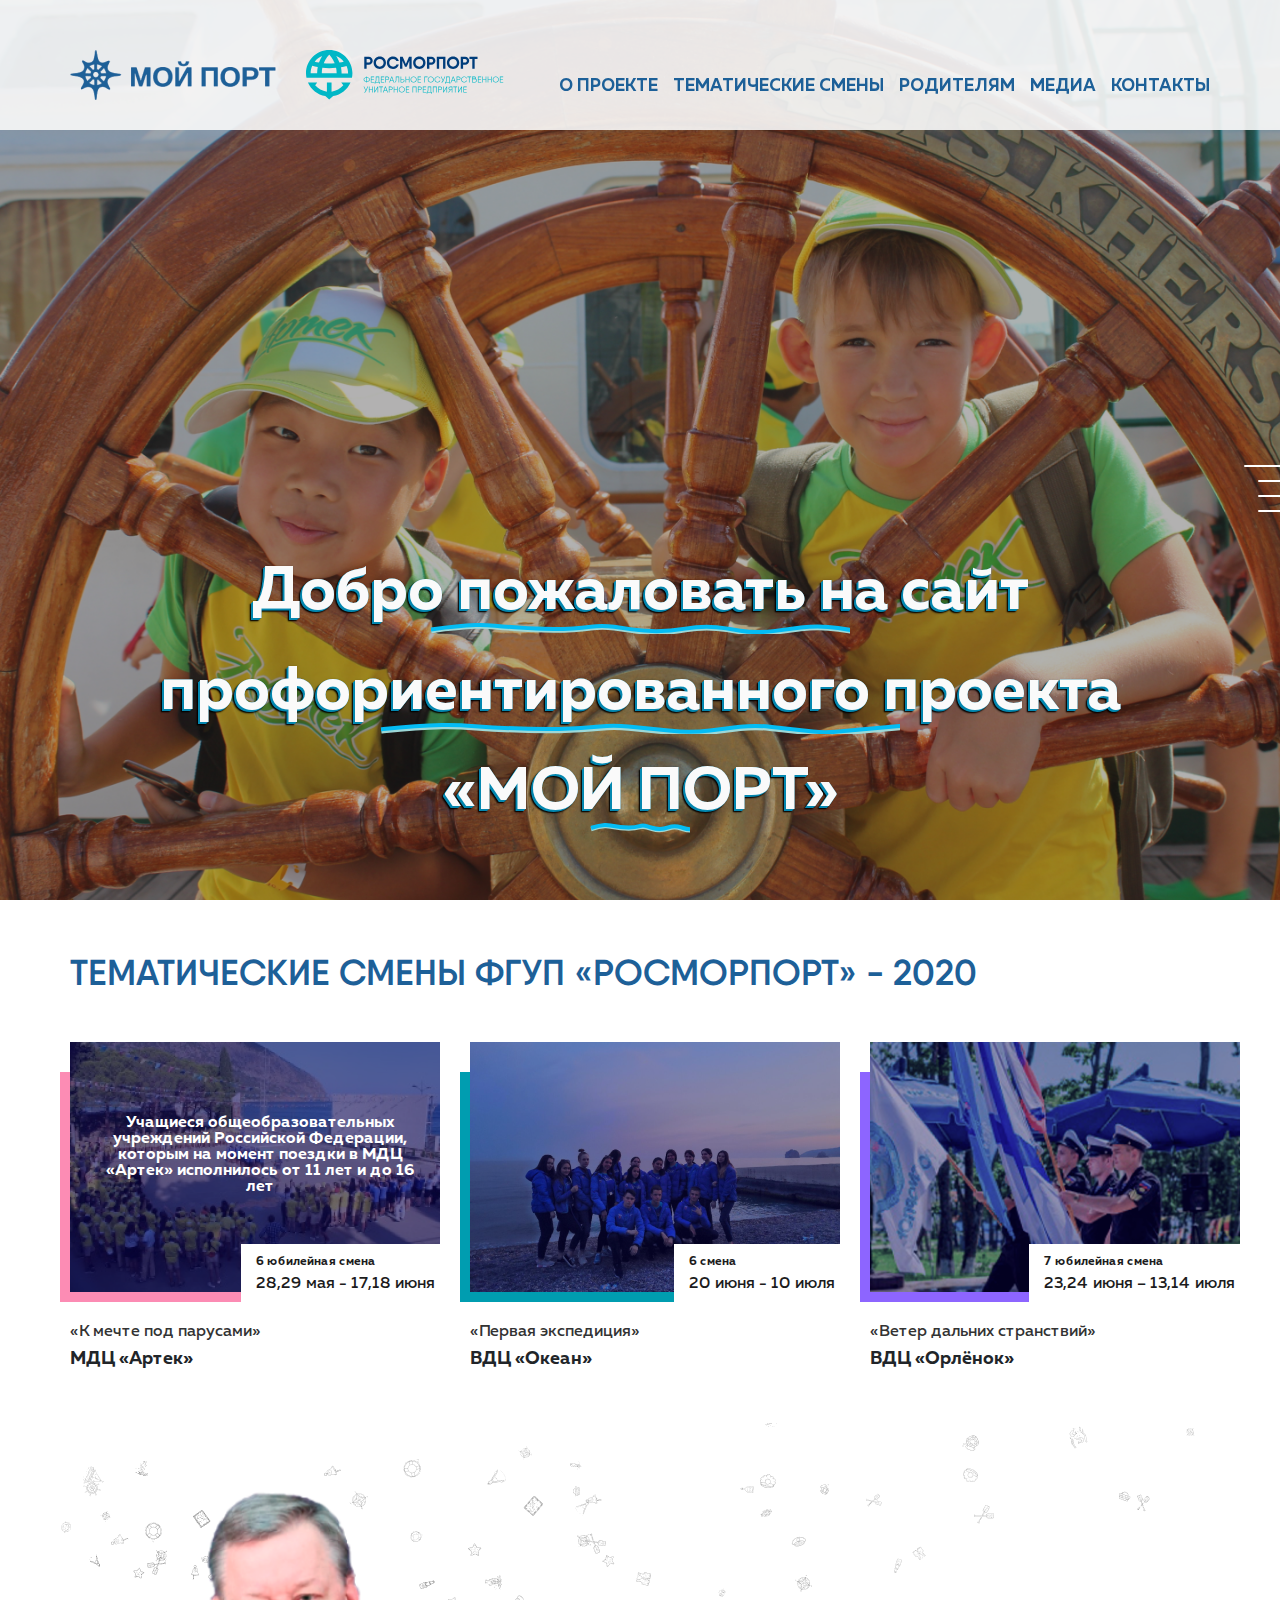
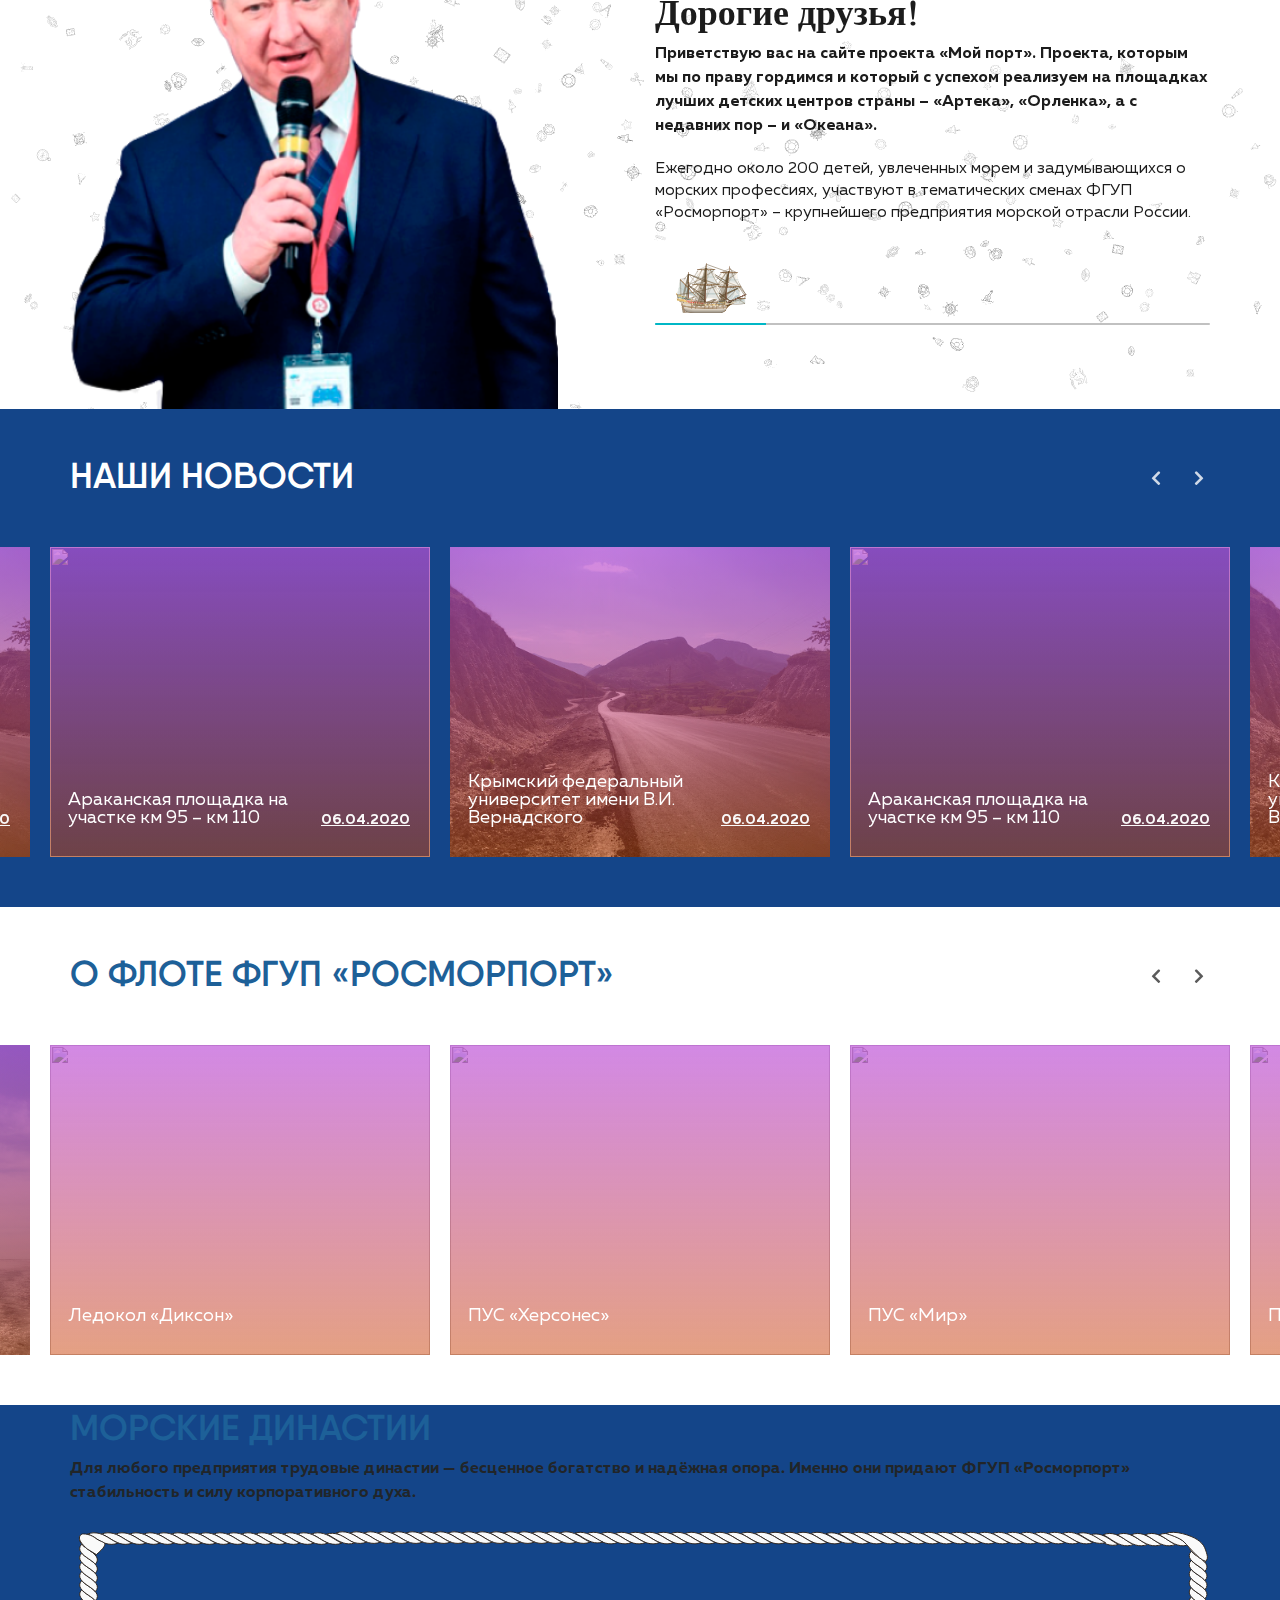
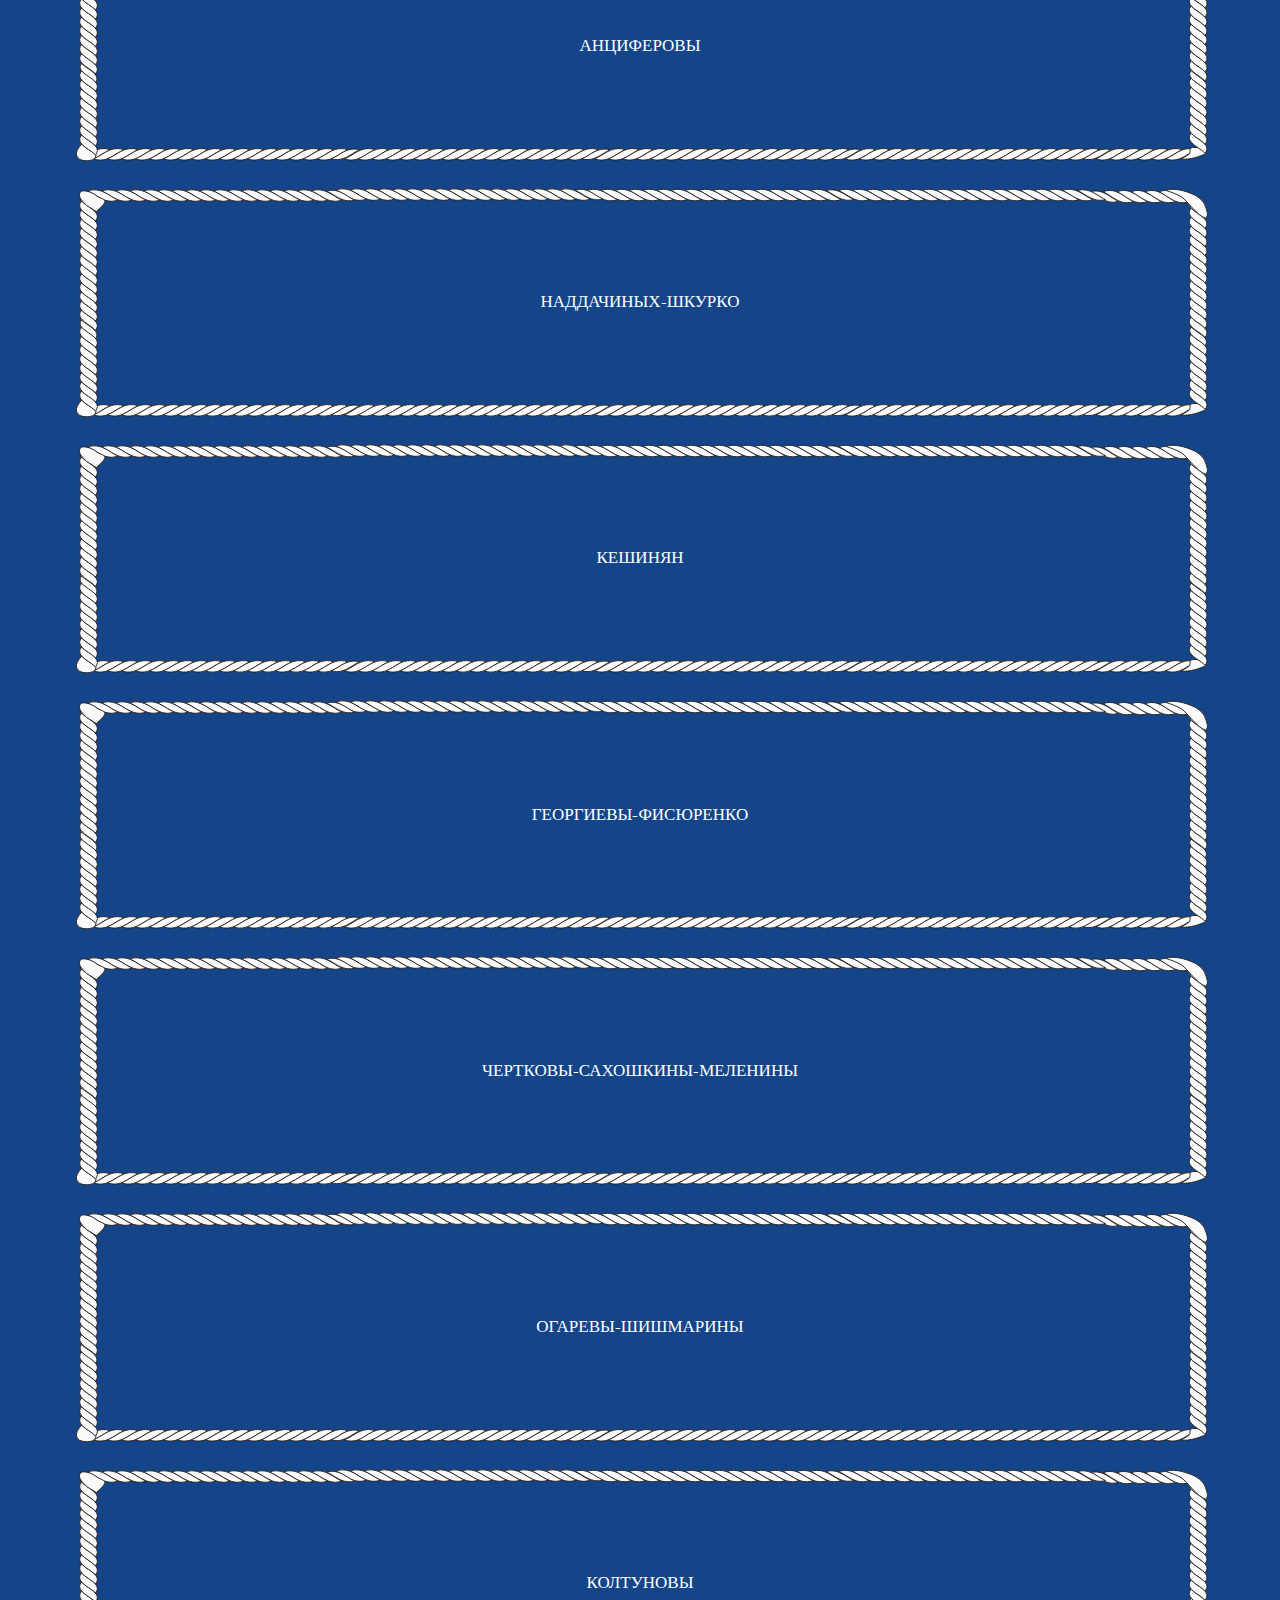
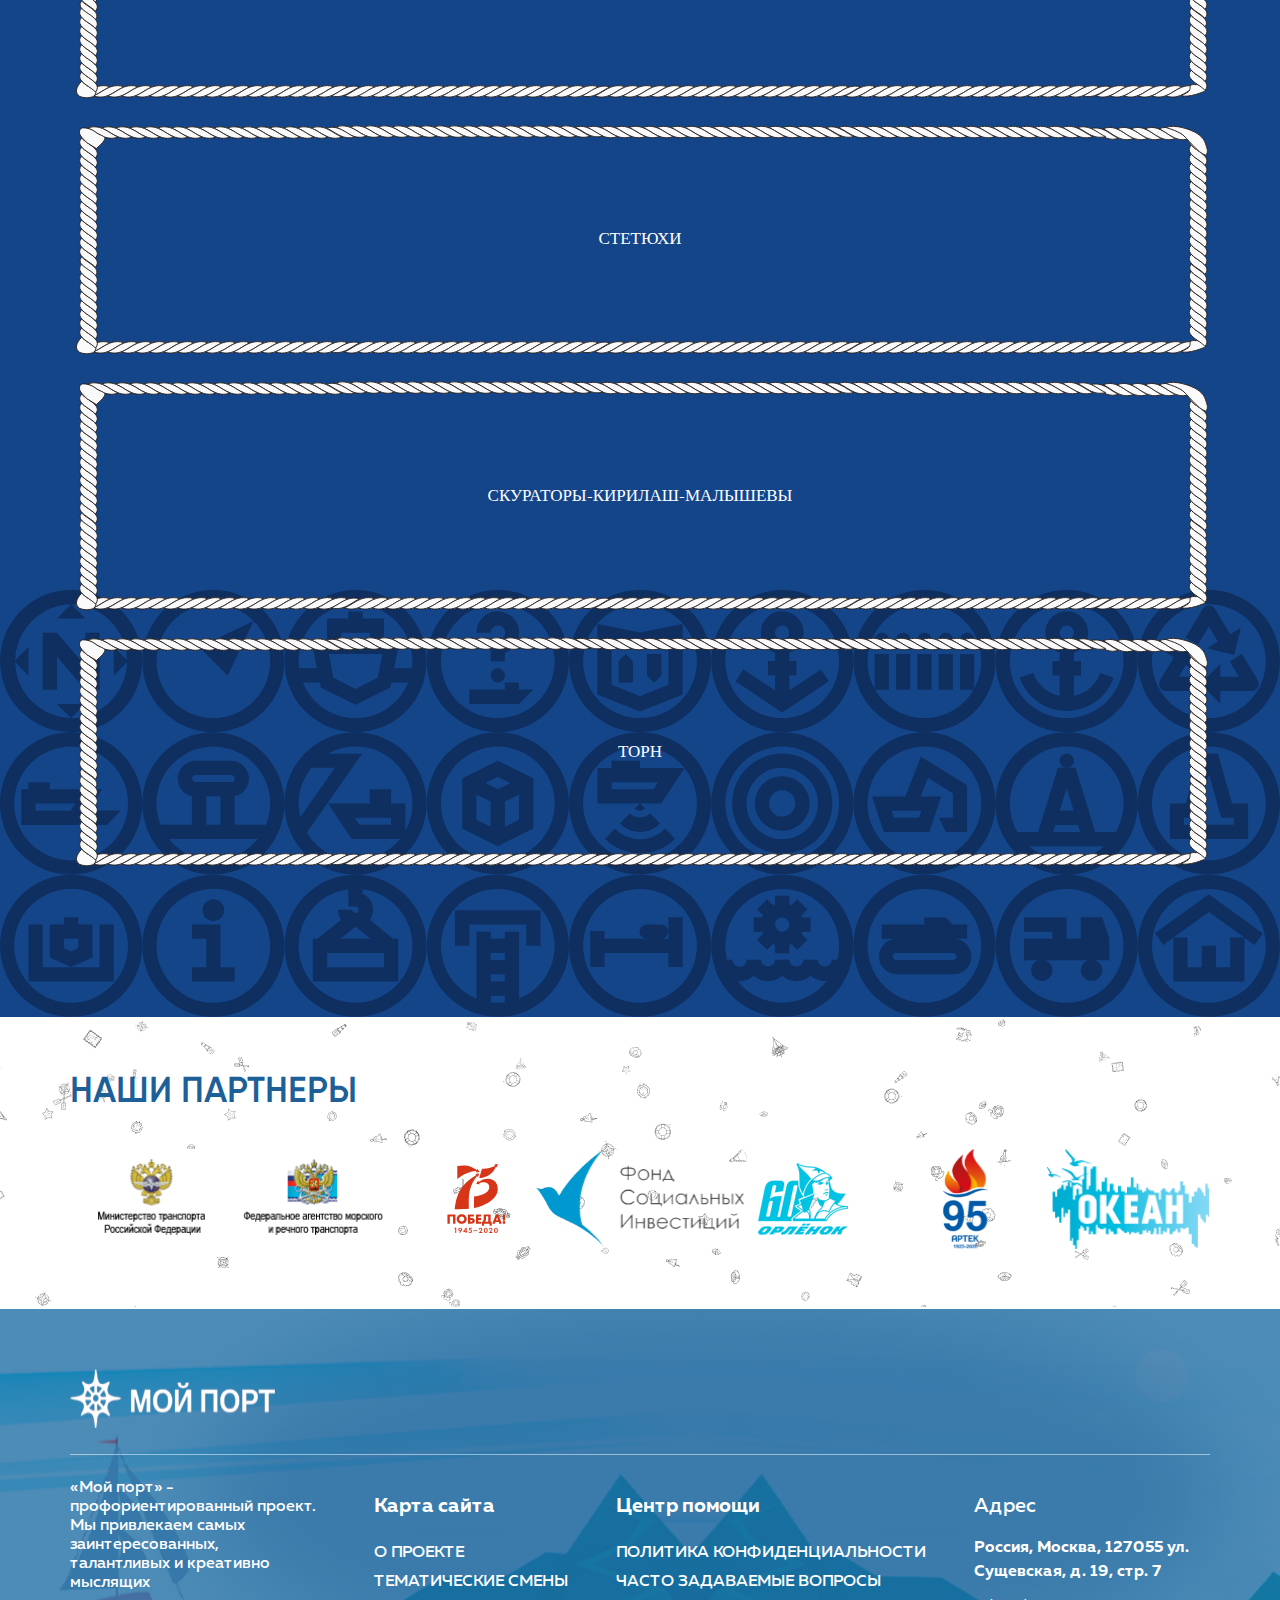
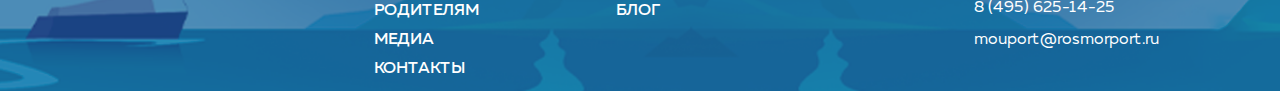
==== commit 192275bc: "rabotai plz" ====
--- a/index.html
+++ b/index.html
@@ -158,9 +158,9 @@
         <div class="row">
           <div class="col-12 col-lg-6 friends__first">
             <div class="content">
-              <div class="swiper-container">
+              <div class="swiper-container swiper-friends">
                 <div class="swiper-wrapper">
-                  <div class="swiper-slide">
+                  <div class="swiper-slide friends-slide">
                     <h4>Дорогие друзья!</h4>
                     <span>
                       Приветствую вас на сайте проекта «Мой порт». Проекта,
@@ -175,7 +175,7 @@
                       предприятия морской отрасли России.
                     </p>
                   </div>
-                  <div class="swiper-slide">
+                  <div class="swiper-slide friends-slide">
                     <p>
                       Слайдер1 Lorem ipsum, dolor sit amet consectetur
                       adipisicing elit. Sit, dolores quod similique totam atque
@@ -189,7 +189,7 @@
                       accusamus. Illo repellat totam iusto ipsam quibusdam!
                     </p>
                   </div>
-                  <div class="swiper-slide">
+                  <div class="swiper-slide friends-slide">
                     <p>
                       Слайдер2 Lorem ipsum, dolor sit amet consectetur
                       adipisicing elit. Sit, dolores quod similique totam atque
@@ -203,7 +203,7 @@
                       accusamus. Illo repellat totam iusto ipsam quibusdam!
                     </p>
                   </div>
-                  <div class="swiper-slide">
+                  <div class="swiper-slide friends-slide">
                     <p>
                       Слайдер3 Lorem ipsum, dolor sit amet consectetur
                       adipisicing elit. Sit, dolores quod similique totam atque
@@ -217,7 +217,7 @@
                       accusamus. Illo repellat totam iusto ipsam quibusdam!
                     </p>
                   </div>
-                  <div class="swiper-slide">
+                  <div class="swiper-slide friends-slide">
                     <p>
                       Слайдер4 Lorem ipsum, dolor sit amet consectetur
                       adipisicing elit. Sit, dolores quod similique totam atque
@@ -231,71 +231,71 @@
                       accusamus. Illo repellat totam iusto ipsam quibusdam!
                     </p>
                   </div>
-                  <div class="swiper-slide">
-                    <p>
-                      Слайдер4 Lorem ipsum, dolor sit amet consectetur
-                      adipisicing elit. Sit, dolores quod similique totam atque
-                      sed aperiam eius perferendis hic quis voluptatum et harum
-                      accusamus. Illo repellat totam iusto ipsam quibusdam!
-                    </p>
-                    <p>
-                      Слайдер4 Lorem ipsum, dolor sit amet consectetur
-                      adipisicing elit. Sit, dolores quod similique totam atque
-                      sed aperiam eius perferendis hic quis voluptatum et harum
-                      accusamus. Illo repellat totam iusto ipsam quibusdam!
-                    </p>
-                  </div>
-                  <div class="swiper-slide">
-                    <p>
-                      Слайдер4 Lorem ipsum, dolor sit amet consectetur
-                      adipisicing elit. Sit, dolores quod similique totam atque
-                      sed aperiam eius perferendis hic quis voluptatum et harum
-                      accusamus. Illo repellat totam iusto ipsam quibusdam!
-                    </p>
-                    <p>
-                      Слайдер4 Lorem ipsum, dolor sit amet consectetur
-                      adipisicing elit. Sit, dolores quod similique totam atque
-                      sed aperiam eius perferendis hic quis voluptatum et harum
-                      accusamus. Illo repellat totam iusto ipsam quibusdam!
-                    </p>
-                  </div>
-                  <div class="swiper-slide">
-                    <p>
-                      Слайдер4 Lorem ipsum, dolor sit amet consectetur
-                      adipisicing elit. Sit, dolores quod similique totam atque
-                      sed aperiam eius perferendis hic quis voluptatum et harum
-                      accusamus. Illo repellat totam iusto ipsam quibusdam!
-                    </p>
-                    <p>
-                      Слайдер4 Lorem ipsum, dolor sit amet consectetur
-                      adipisicing elit. Sit, dolores quod similique totam atque
-                      sed aperiam eius perferendis hic quis voluptatum et harum
-                      accusamus. Illo repellat totam iusto ipsam quibusdam!
-                    </p>
-                  </div>
-                  <div class="swiper-slide">
-                    <p>
-                      Слайдер4 Lorem ipsum, dolor sit amet consectetur
-                      adipisicing elit. Sit, dolores quod similique totam atque
-                      sed aperiam eius perferendis hic quis voluptatum et harum
-                      accusamus. Illo repellat totam iusto ipsam quibusdam!
-                    </p>
-                    <p>
-                      Слайдер4 Lorem ipsum, dolor sit amet consectetur
-                      adipisicing elit. Sit, dolores quod similique totam atque
-                      sed aperiam eius perferendis hic quis voluptatum et harum
-                      accusamus. Illo repellat totam iusto ipsam quibusdam!
-                    </p>
-                  </div>
-                  <div class="swiper-slide">
-                    <p>
-                      Слайдер4 Lorem ipsum, dolor sit amet consectetur
-                      adipisicing elit. Sit, dolores quod similique totam atque
-                      sed aperiam eius perferendis hic quis voluptatum et harum
-                      accusamus. Illo repellat totam iusto ipsam quibusdam!
-                    </p>
-                    <p>
-                      Слайдер4 Lorem ipsum, dolor sit amet consectetur
+                  <div class="swiper-slide friends-slide">
+                    <p>
+                      Слайдер5 Lorem ipsum, dolor sit amet consectetur
+                      adipisicing elit. Sit, dolores quod similique totam atque
+                      sed aperiam eius perferendis hic quis voluptatum et harum
+                      accusamus. Illo repellat totam iusto ipsam quibusdam!
+                    </p>
+                    <p>
+                      Слайдер5 Lorem ipsum, dolor sit amet consectetur
+                      adipisicing elit. Sit, dolores quod similique totam atque
+                      sed aperiam eius perferendis hic quis voluptatum et harum
+                      accusamus. Illo repellat totam iusto ipsam quibusdam!
+                    </p>
+                  </div>
+                  <div class="swiper-slide friends-slide">
+                    <p>
+                      Слайдер6 Lorem ipsum, dolor sit amet consectetur
+                      adipisicing elit. Sit, dolores quod similique totam atque
+                      sed aperiam eius perferendis hic quis voluptatum et harum
+                      accusamus. Illo repellat totam iusto ipsam quibusdam!
+                    </p>
+                    <p>
+                      Слайдер6 Lorem ipsum, dolor sit amet consectetur
+                      adipisicing elit. Sit, dolores quod similique totam atque
+                      sed aperiam eius perferendis hic quis voluptatum et harum
+                      accusamus. Illo repellat totam iusto ipsam quibusdam!
+                    </p>
+                  </div>
+                  <div class="swiper-slide friends-slide">
+                    <p>
+                      Слайдер7 Lorem ipsum, dolor sit amet consectetur
+                      adipisicing elit. Sit, dolores quod similique totam atque
+                      sed aperiam eius perferendis hic quis voluptatum et harum
+                      accusamus. Illo repellat totam iusto ipsam quibusdam!
+                    </p>
+                    <p>
+                      Слайдер7 Lorem ipsum, dolor sit amet consectetur
+                      adipisicing elit. Sit, dolores quod similique totam atque
+                      sed aperiam eius perferendis hic quis voluptatum et harum
+                      accusamus. Illo repellat totam iusto ipsam quibusdam!
+                    </p>
+                  </div>
+                  <div class="swiper-slide friends-slide">
+                    <p>
+                      Слайдер8 Lorem ipsum, dolor sit amet consectetur
+                      adipisicing elit. Sit, dolores quod similique totam atque
+                      sed aperiam eius perferendis hic quis voluptatum et harum
+                      accusamus. Illo repellat totam iusto ipsam quibusdam!
+                    </p>
+                    <p>
+                      Слайдер8 Lorem ipsum, dolor sit amet consectetur
+                      adipisicing elit. Sit, dolores quod similique totam atque
+                      sed aperiam eius perferendis hic quis voluptatum et harum
+                      accusamus. Illo repellat totam iusto ipsam quibusdam!
+                    </p>
+                  </div>
+                  <div class="swiper-slide friends-slide">
+                    <p>
+                      Слайдер9 Lorem ipsum, dolor sit amet consectetur
+                      adipisicing elit. Sit, dolores quod similique totam atque
+                      sed aperiam eius perferendis hic quis voluptatum et harum
+                      accusamus. Illo repellat totam iusto ipsam quibusdam!
+                    </p>
+                    <p>
+                      Слайдер9 Lorem ipsum, dolor sit amet consectetur
                       adipisicing elit. Sit, dolores quod similique totam atque
                       sed aperiam eius perferendis hic quis voluptatum et harum
                       accusamus. Illo repellat totam iusto ipsam quibusdam!
@@ -485,6 +485,79 @@
       </div>
     </div>
 
+    <section class="dynasty">
+      <div class="container">
+        <div class="row">
+          <div class="col-12">
+            <div class="dynasty__content">
+              <h3>Морские династии</h3>
+              <p>
+                Для любого предприятия трудовые династии — бесценное богатство и
+                надёжная опора. Именно они придают ФГУП «Росморпорт»
+                стабильность и силу корпоративного духа.
+              </p>
+              <div class="name">
+                <div
+                  data-toggle="modal"
+                  data-target="#family_one"
+                  class="name__item family_one"
+                >
+                  <img src="img/dynasty/left_content/button/5.svg" alt="" />
+                  <span>Анциферовы</span>
+                </div>
+
+                <div class="name__item family_two">
+                  <img src="img/dynasty/left_content/button/5.svg" alt="" />
+                  <span>Наддачиных-Шкурко</span>
+                </div>
+
+                <div class="name__item family_three">
+                  <img src="img/dynasty/left_content/button/5.svg" alt="" />
+                  <span>Кешинян</span>
+                </div>
+
+                <div class="name__item family_four">
+                  <img src="img/dynasty/left_content/button/5.svg" alt="" />
+                  <span>Георгиевы-Фисюренко</span>
+                </div>
+
+                <div class="name__item family_five">
+                  <img src="img/dynasty/left_content/button/5.svg" alt="" />
+                  <span>Чертковы-Сахошкины-Меленины</span>
+                </div>
+
+                <div class="name__item family_six">
+                  <img src="img/dynasty/left_content/button/5.svg" alt="" />
+                  <span>Огаревы-Шишмарины</span>
+                </div>
+
+                <div class="name__item family_seven">
+                  <img src="img/dynasty/left_content/button/5.svg" alt="" />
+                  <span>Колтуновы</span>
+                </div>
+
+                <div class="name__item family_eight">
+                  <img src="img/dynasty/left_content/button/5.svg" alt="" />
+                  <span>Стетюхи</span>
+                </div>
+
+                <div class="name__item family_nine">
+                  <img src="img/dynasty/left_content/button/5.svg" alt="" />
+                  <span>Скураторы-Кирилаш-Малышевы</span>
+                </div>
+
+                <div class="name__item family_ten">
+                  <img src="img/dynasty/left_content/button/5.svg" alt="" />
+                  <span>Торн</span>
+                </div>
+              </div>
+            </div>
+          </div>
+          <div class="col-12"></div>
+        </div>
+      </div>
+    </section>
+
     <section class="partners">
       <div class="container">
         <div class="row">
@@ -575,9 +648,242 @@
         </div>
       </div>
     </footer>
-
-    <div class="modal"></div>
+    <div
+      class="modal fade"
+      id="family_one"
+      tabindex="-1"
+      role="dialog"
+      aria-labelledby="exampleModalLabel"
+      aria-hidden="true"
+    >
+      <div class="modal-dialog" role="document">
+        <div class="modal-content">
+          <button
+            type="button"
+            class="close"
+            data-dismiss="modal"
+            aria-label="Close"
+          >
+            <span aria-hidden="true">&times;</span>
+          </button>
+          <div class="modal-body">
+            <div class="label-img">
+              <img src="img/dynasty/right_content/label-ship.svg" alt="" />
+            </div>
+            <h4>Трудовая династия Анциферовых</h4>
+
+            <div class="dynasty__slider">
+              <div class="slider-for">
+                <div class="item">
+                  <div class="img">
+                    <img src="img/dynasty/right_content/image1.png" alt="" />
+                  </div>
+                </div>
+                <div class="item">
+                  <div class="img">
+                    <img src="img/dynasty/right_content/image1.png" alt="" />
+                  </div>
+                </div>
+                <div class="item">
+                  <div class="img">
+                    <img src="img/dynasty/right_content/image1.png" alt="" />
+                  </div>
+                </div>
+                <div class="item">
+                  <div class="img">
+                    <img src="img/dynasty/right_content/image1.png" alt="" />
+                  </div>
+                </div>
+              </div>
+
+              <div class="slider-nav">
+                <div class="item">
+                  <div class="img">
+                    <img src="img/dynasty/right_content/image1.png" alt="" />
+                  </div>
+                </div>
+                <div class="item">
+                  <div class="img">
+                    <img src="img/dynasty/right_content/image1.png" alt="" />
+                  </div>
+                </div>
+                <div class="item">
+                  <div class="img">
+                    <img src="img/dynasty/right_content/image1.png" alt="" />
+                  </div>
+                </div>
+                <div class="item">
+                  <div class="img">
+                    <img src="img/dynasty/right_content/image1.png" alt="" />
+                  </div>
+                </div>
+              </div>
+            </div>
+
+            <div class="swiper-container swiper-dynasty-mobile">
+              <div class="swiper-wrapper">
+                <div class="swiper-slide dynasty-mobile-slide">
+                  <span>
+                    Анциферов Юрий Валентинович - моторист-матрос
+                    лоцмейстерского судна «Вавчуга» Архангельского филиала ФГУП
+                    «Росморпорт».
+                  </span>
+                  <p>
+                    Родился в Архангельске 30 июня 1961 года. Его трудовая
+                    деятельность началась в 1979 году и неразрывно связана с
+                    морем. После окончания Архангельского ТУ № 8 получил
+                    квалификацию судовой моторист МФ 1 класса,
+                    слесарь-судоремонтник 2 разряда.
+                  </p>
+                </div>
+                <div class="swiper-slide dynasty-mobile-slide">
+                  <p>
+                    Слайдер1 Lorem ipsum, dolor sit amet consectetur adipisicing
+                    elit. Sit, dolores quod similique totam atque sed aperiam
+                    eius perferendis hic quis voluptatum et harum accusamus.
+                    Illo repellat totam iusto ipsam quibusdam!
+                  </p>
+                  <p>
+                    Слайдер1 Lorem ipsum, dolor sit amet consectetur adipisicing
+                    elit. Sit, dolores quod similique totam atque sed aperiam
+                    eius perferendis hic quis voluptatum et harum accusamus.
+                    Illo repellat totam iusto ipsam quibusdam!
+                  </p>
+                </div>
+                <div class="swiper-slide dynasty-mobile-slide">
+                  <p>
+                    Слайдер2 Lorem ipsum, dolor sit amet consectetur adipisicing
+                    elit. Sit, dolores quod similique totam atque sed aperiam
+                    eius perferendis hic quis voluptatum et harum accusamus.
+                    Illo repellat totam iusto ipsam quibusdam!
+                  </p>
+                  <p>
+                    Слайдер2 Lorem ipsum, dolor sit amet consectetur adipisicing
+                    elit. Sit, dolores quod similique totam atque sed aperiam
+                    eius perferendis hic quis voluptatum et harum accusamus.
+                    Illo repellat totam iusto ipsam quibusdam!
+                  </p>
+                </div>
+                <div class="swiper-slide dynasty-mobile-slide">
+                  <p>
+                    Слайдер3 Lorem ipsum, dolor sit amet consectetur adipisicing
+                    elit. Sit, dolores quod similique totam atque sed aperiam
+                    eius perferendis hic quis voluptatum et harum accusamus.
+                    Illo repellat totam iusto ipsam quibusdam!
+                  </p>
+                  <p>
+                    Слайдер3 Lorem ipsum, dolor sit amet consectetur adipisicing
+                    elit. Sit, dolores quod similique totam atque sed aperiam
+                    eius perferendis hic quis voluptatum et harum accusamus.
+                    Illo repellat totam iusto ipsam quibusdam!
+                  </p>
+                </div>
+                <div class="swiper-slide dynasty-mobile-slide">
+                  <p>
+                    Слайдер4 Lorem ipsum, dolor sit amet consectetur adipisicing
+                    elit. Sit, dolores quod similique totam atque sed aperiam
+                    eius perferendis hic quis voluptatum et harum accusamus.
+                    Illo repellat totam iusto ipsam quibusdam!
+                  </p>
+                  <p>
+                    Слайдер4 Lorem ipsum, dolor sit amet consectetur adipisicing
+                    elit. Sit, dolores quod similique totam atque sed aperiam
+                    eius perferendis hic quis voluptatum et harum accusamus.
+                    Illo repellat totam iusto ipsam quibusdam!
+                  </p>
+                </div>
+                <div class="swiper-slide dynasty-mobile-slide">
+                  <p>
+                    Слайдер5 Lorem ipsum, dolor sit amet consectetur adipisicing
+                    elit. Sit, dolores quod similique totam atque sed aperiam
+                    eius perferendis hic quis voluptatum et harum accusamus.
+                    Illo repellat totam iusto ipsam quibusdam!
+                  </p>
+                  <p>
+                    Слайдер5 Lorem ipsum, dolor sit amet consectetur adipisicing
+                    elit. Sit, dolores quod similique totam atque sed aperiam
+                    eius perferendis hic quis voluptatum et harum accusamus.
+                    Illo repellat totam iusto ipsam quibusdam!
+                  </p>
+                </div>
+                <div class="swiper-slide dynasty-mobile-slide">
+                  <p>
+                    Слайдер6 Lorem ipsum, dolor sit amet consectetur adipisicing
+                    elit. Sit, dolores quod similique totam atque sed aperiam
+                    eius perferendis hic quis voluptatum et harum accusamus.
+                    Illo repellat totam iusto ipsam quibusdam!
+                  </p>
+                  <p>
+                    Слайдер6 Lorem ipsum, dolor sit amet consectetur adipisicing
+                    elit. Sit, dolores quod similique totam atque sed aperiam
+                    eius perferendis hic quis voluptatum et harum accusamus.
+                    Illo repellat totam iusto ipsam quibusdam!
+                  </p>
+                </div>
+                <div class="swiper-slide dynasty-mobile-slide">
+                  <p>
+                    Слайдер7 Lorem ipsum, dolor sit amet consectetur adipisicing
+                    elit. Sit, dolores quod similique totam atque sed aperiam
+                    eius perferendis hic quis voluptatum et harum accusamus.
+                    Illo repellat totam iusto ipsam quibusdam!
+                  </p>
+                  <p>
+                    Слайдер7 Lorem ipsum, dolor sit amet consectetur adipisicing
+                    elit. Sit, dolores quod similique totam atque sed aperiam
+                    eius perferendis hic quis voluptatum et harum accusamus.
+                    Illo repellat totam iusto ipsam quibusdam!
+                  </p>
+                </div>
+                <div class="swiper-slide dynasty-mobile-slide">
+                  <p>
+                    Слайдер8 Lorem ipsum, dolor sit amet consectetur adipisicing
+                    elit. Sit, dolores quod similique totam atque sed aperiam
+                    eius perferendis hic quis voluptatum et harum accusamus.
+                    Illo repellat totam iusto ipsam quibusdam!
+                  </p>
+                  <p>
+                    Слайдер8 Lorem ipsum, dolor sit amet consectetur adipisicing
+                    elit. Sit, dolores quod similique totam atque sed aperiam
+                    eius perferendis hic quis voluptatum et harum accusamus.
+                    Illo repellat totam iusto ipsam quibusdam!
+                  </p>
+                </div>
+                <div class="swiper-slide dynasty-mobile-slide">
+                  <p>
+                    Слайдер9 Lorem ipsum, dolor sit amet consectetur adipisicing
+                    elit. Sit, dolores quod similique totam atque sed aperiam
+                    eius perferendis hic quis voluptatum et harum accusamus.
+                    Illo repellat totam iusto ipsam quibusdam!
+                  </p>
+                  <p>
+                    Слайдер9 Lorem ipsum, dolor sit amet consectetur adipisicing
+                    elit. Sit, dolores quod similique totam atque sed aperiam
+                    eius perferendis hic quis voluptatum et harum accusamus.
+                    Illo repellat totam iusto ipsam quibusdam!
+                  </p>
+                </div>
+              </div>
+            </div>
+
+            <div class="animation-dynasty">
+              <div class="ship-dynasty">
+                <div class="img dynasty-img">
+                  <img src="img/friends/ship.svg" alt="" />
+                </div>
+              </div>
+              <div class="progress-dynasty">
+                <div class="bar-dynasty"></div>
+              </div>
+            </div>
+          </div>
+        </div>
+      </div>
+    </div>
+
+    <div class="header__fake-modal"></div>
+
     <script src="js/jquery-3.4.1.min.js"></script>
+    <script src="js/bootstrap.min.js"></script>
     <script src="js/swiper.min.js"></script>
     <script src="js/slick.min.js"></script>
     <script src="js/main.js"></script>
--- a/css/style.css
+++ b/css/style.css
@@ -422,7 +422,7 @@
   outline: none;
 }
 
-.modal {
+.header__fake-modal {
   display: none;
   position: fixed;
   z-index: 1;
@@ -511,7 +511,13 @@
   display: block;
   width: 124px;
   height: 30px;
-  margin-left: 26px;
+  margin-left: 10px;
+}
+
+@media (min-width: 374px) {
+  .header__content .logos .logo-ros {
+    margin-left: 26px;
+  }
 }
 
 @media (min-width: 768px) {
@@ -621,6 +627,13 @@
           justify-content: center;
 }
 
+@media (min-width: 768px) {
+  .header__mobile__nav {
+    -webkit-transform: translateX(1200px);
+            transform: translateX(1200px);
+  }
+}
+
 .header__mobile__nav ul {
   margin-left: 10px;
   margin-top: 120px;
@@ -734,17 +747,25 @@
   position: absolute;
   bottom: 70px;
   font-size: 26px;
+  width: 100%;
   line-height: 30px;
   text-align: center;
   color: #fafafa;
   left: 50%;
   -webkit-transform: translateX(-50%);
           transform: translateX(-50%);
+  text-shadow: 0px 0px 0 #0487af, -1px 1px 0 #0487af, -2px 2px 0 #0487af, -3px 3px 2px black, -3px 3px 1px rgba(0, 0, 0, 0.5), 0px 0px 2px rgba(0, 0, 0, 0.2);
+}
+
+@media (min-width: 412px) {
+  .main__item h2 {
+    padding: 0px 20px;
+  }
 }
 
 @media (min-width: 576px) {
   .main__item h2 {
-    width: 500px;
+    width: 100%;
     font-size: 30px;
   }
 }
@@ -761,6 +782,7 @@
   .main__item h2 {
     font-size: 50px;
     line-height: 50px;
+    width: 100%;
   }
 }
 
@@ -774,31 +796,97 @@
 .main__item h2 span {
   display: block;
   position: relative;
-  margin-top: 10px;
+  margin-top: 20px;
+}
+
+@media (min-width: 576px) {
+  .main__item h2 span {
+    margin-top: 30px;
+  }
+}
+
+@media (min-width: 1200px) {
+  .main__item h2 span {
+    margin-top: 40px;
+  }
 }
 
 .main__item h2 span:before {
   content: "";
   position: absolute;
-  bottom: -5px;
+  bottom: -10px;
   left: 50%;
   -webkit-transform: translateX(-50%);
           transform: translateX(-50%);
   height: 11px;
 }
 
+@media (min-width: 992px) {
+  .main__item h2 span:before {
+    bottom: -12px;
+  }
+}
+
 .main__item h2 span:first-child:before {
-  width: 340px;
+  width: 210px;
   background-image: url(../img/main/line-2.svg);
 }
 
+@media (min-width: 576px) {
+  .main__item h2 span:first-child:before {
+    width: 250px;
+  }
+}
+
+@media (min-width: 768px) {
+  .main__item h2 span:first-child:before {
+    width: 340px;
+  }
+}
+
+@media (min-width: 992px) {
+  .main__item h2 span:first-child:before {
+    width: 420px;
+  }
+}
+
+@media (min-width: 992px) {
+  .main__item h2 span:first-child:before {
+    width: 420px;
+  }
+}
+
 .main__item h2 span:nth-child(2)::before {
-  width: 300px;
+  width: 220px;
   background-image: url(../img/main/line.svg);
 }
 
+@media (min-width: 452px) {
+  .main__item h2 span:nth-child(2)::before {
+    width: 300px;
+  }
+}
+
+@media (min-width: 576px) {
+  .main__item h2 span:nth-child(2)::before {
+    width: 340px;
+  }
+}
+
+@media (min-width: 768px) {
+  .main__item h2 span:nth-child(2)::before {
+    width: 420px;
+  }
+}
+
+@media (min-width: 992px) {
+  .main__item h2 span:nth-child(2)::before {
+    width: 520px;
+  }
+}
+
 .main__item h2 span:last-child::before {
-  width: 130px;
+  width: 100px;
   background-image: url(../img/main/line-1.svg);
 }
 
@@ -867,9 +955,15 @@
 }
 
 .theme .item {
-  width: 340px;
+  width: 300px;
   margin: 0 auto;
   margin-top: 40px;
+}
+
+@media (min-width: 374px) {
+  .theme .item {
+    width: 340px;
+  }
 }
 
 @media (min-width: 576px) {
@@ -928,10 +1022,10 @@
 }
 
 .theme .item .theme__img {
-  width: 340px;
   height: 230px;
   position: relative;
   margin: 0 auto;
+  width: 300px;
 }
 
 .theme .item .theme__img:before {
@@ -942,6 +1036,12 @@
   width: 100%;
   height: 230px;
   z-index: -1;
+}
+
+@media (min-width: 374px) {
+  .theme .item .theme__img {
+    width: 340px;
+  }
 }
 
 @media (min-width: 576px) {
@@ -1069,12 +1169,19 @@
 }
 
 .news__slider .news__item {
-  width: 360px;
-  height: 300px;
+  width: 320px;
+  height: 280px;
   position: relative;
   margin: 0 auto;
   display: block;
   padding-bottom: 10px;
+}
+
+@media (min-width: 380px) {
+  .news__slider .news__item {
+    width: 360px;
+    height: 300px;
+  }
 }
 
 @media (min-width: 576px) {
@@ -1272,12 +1379,19 @@
 }
 
 .about__slider .about__item {
-  width: 360px;
-  height: 300px;
+  width: 320px;
+  height: 280px;
   position: relative;
   margin: 0 auto;
   display: block;
   padding-bottom: 10px;
+}
+
+@media (min-width: 380px) {
+  .about__slider .about__item {
+    width: 360px;
+    height: 300px;
+  }
 }
 
 @media (min-width: 576px) {
@@ -1461,19 +1575,25 @@
   }
 }
 
-.swiper-container {
+.swiper-friends {
   height: 330px;
   margin-top: 50px;
 }
 
 @media (min-width: 576px) {
-  .swiper-container {
+  .swiper-friends {
     height: 230px;
   }
 }
 
 @media (min-width: 992px) {
-  .swiper-container {
+  .swiper-friends {
+    margin-top: 100px;
+  }
+}
+
+@media (min-width: 1200px) {
+  .swiper-friends {
     margin-top: 170px;
   }
 }
@@ -1516,11 +1636,11 @@
   transition: all 0.3s ease;
 }
 
-.swiper-slide {
+.friends-slide {
   height: auto;
 }
 
-.swiper-slide h4 {
+.friends-slide h4 {
   font-family: "times-new-roman";
   font-size: 36px;
   line-height: 41px;
@@ -1528,14 +1648,14 @@
   font-weight: bold;
 }
 
-.swiper-slide span {
+.friends-slide span {
   font-size: 16px;
   line-height: 22px;
   color: #1c1c1c;
   margin-top: 21px;
 }
 
-.swiper-slide p {
+.friends-slide p {
   font-family: "MullerRegular";
   font-size: 16px;
   line-height: 22px;
@@ -1548,6 +1668,20 @@
   margin-top: 60px;
 }
 
+@media (min-width: 768px) {
+  .friends__img {
+    width: 400px;
+    margin: 0 auto;
+    margin-top: 60px;
+  }
+}
+
+@media (min-width: 992px) {
+  .friends__img {
+    width: auto;
+  }
+}
+
 .friends__img img {
   width: 100%;
 }
@@ -1556,6 +1690,187 @@
   .friends__img img {
     width: 88%;
   }
+}
+
+.dynasty {
+  background-color: #144589;
+  background-image: url("../img/dynasty/left_content/bg_icons.svg");
+  background-repeat: no-repeat;
+  background-position: center bottom;
+  background-size: 100%;
+  padding-bottom: 150px;
+}
+
+.dynasty__content .name__item {
+  position: relative;
+  cursor: pointer;
+  margin-top: 25px;
+}
+
+.dynasty__content .name__item:hover span:before {
+  display: block;
+}
+
+.dynasty__content .name__item img {
+  width: 100%;
+}
+
+.dynasty__content .name__item span {
+  position: absolute;
+  display: block;
+  text-align: center;
+  top: 50%;
+  left: 50%;
+  -webkit-transform: translate(-50%, -50%);
+          transform: translate(-50%, -50%);
+  margin: 0 auto;
+  font-family: "times-new-roman";
+  font-size: 17px;
+  line-height: 20px;
+  text-transform: uppercase;
+  color: #ffffff;
+}
+
+.dynasty__content .name__item span:before {
+  content: "";
+  position: absolute;
+  background-image: url("../img/dynasty/left_content/bg_button.png");
+  background-repeat: no-repeat;
+  background-size: cover;
+  top: 50%;
+  left: 50%;
+  -webkit-transform: translate(-50%, -50%);
+          transform: translate(-50%, -50%);
+  width: 120%;
+  height: 150%;
+  z-index: -1;
+  display: none;
+}
+
+.family_two span {
+  width: 200px;
+}
+
+.family_four span {
+  width: 250px;
+}
+
+.family_five span {
+  width: 320px;
+}
+
+.family_five span:before {
+  width: 110% !important;
+}
+
+.family_six span {
+  width: 220px;
+}
+
+.family_nine span {
+  width: 320px;
+}
+
+.family_nine span:before {
+  width: 110% !important;
+}
+
+.family_ten span {
+  width: 70px;
+}
+
+.modal-content {
+  background-color: #00b7c6;
+}
+
+.dynasty__slider {
+  width: 300px;
+}
+
+.dynasty__slider .slick-next {
+  display: none !important;
+}
+
+.dynasty__slider .slick-prev {
+  display: none !important;
+}
+
+.dynasty__slider .slider-for .item img {
+  width: 300px;
+  height: 200px;
+}
+
+.dynasty__slider .slider-for .item .img {
+  width: 300px;
+  height: 200px;
+  position: relative;
+}
+
+.dynasty__slider .slider-for .item .img:before {
+  content: "";
+  position: absolute;
+  top: 0;
+  left: 0;
+  background-size: cover;
+  background: url(../img/dynasty/right_content/canats.svg);
+  width: 100%;
+  height: 100%;
+  background-size: 100% 100%;
+  z-index: 999;
+}
+
+.dynasty__slider .slider-for .item .img img {
+  width: 110%;
+  height: 78%;
+  -webkit-transform: translate(0px, 20px);
+          transform: translate(0px, 20px);
+}
+
+.dynasty__slider .slider-nav .item .img {
+  width: 50px;
+  height: 50px;
+}
+
+.dynasty__slider .slider-nav .item .img img {
+  width: 100%;
+  height: 100%;
+}
+
+.dynasty__slider .slick-dots {
+  position: absolute;
+  bottom: 65px;
+  display: -webkit-box;
+  display: -ms-flexbox;
+  display: flex;
+  left: 55%;
+  -webkit-transform: translateX(-50%);
+          transform: translateX(-50%);
+}
+
+.dynasty__slider .slick-dots .slider-nav {
+  -webkit-transform: translateX(-20px);
+          transform: translateX(-20px);
+  margin-top: 10px;
+}
+
+.dynasty__slider .slick-dots li {
+  width: 6px;
+  height: 6px;
+  border-radius: 50%;
+  background-color: white;
+  margin-left: 10px;
+}
+
+.dynasty__slider .slick-dots .slick-active {
+  background-color: #144589;
+}
+
+.swiper-dynasty-mobile {
+  height: 300px;
+}
+
+.dynasty-mobile-slide {
+  height: auto;
 }
 
 .footer {
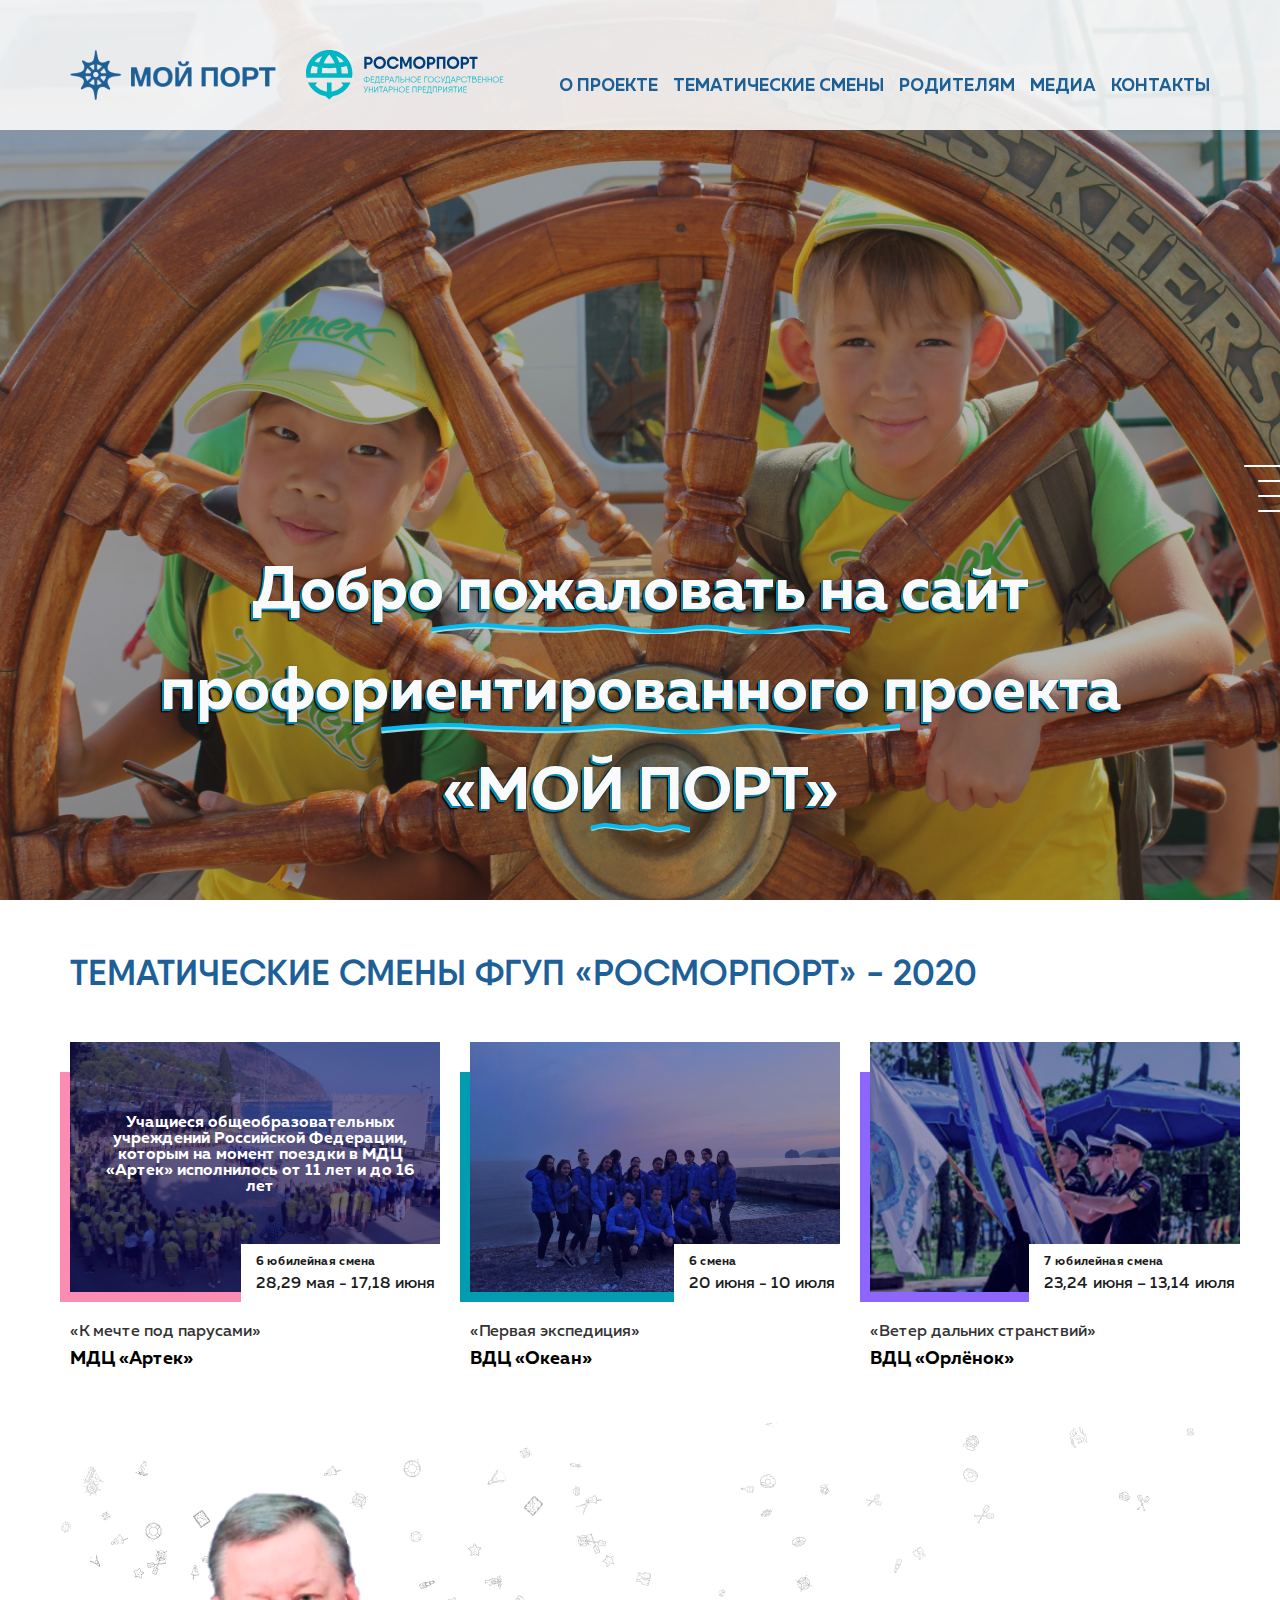
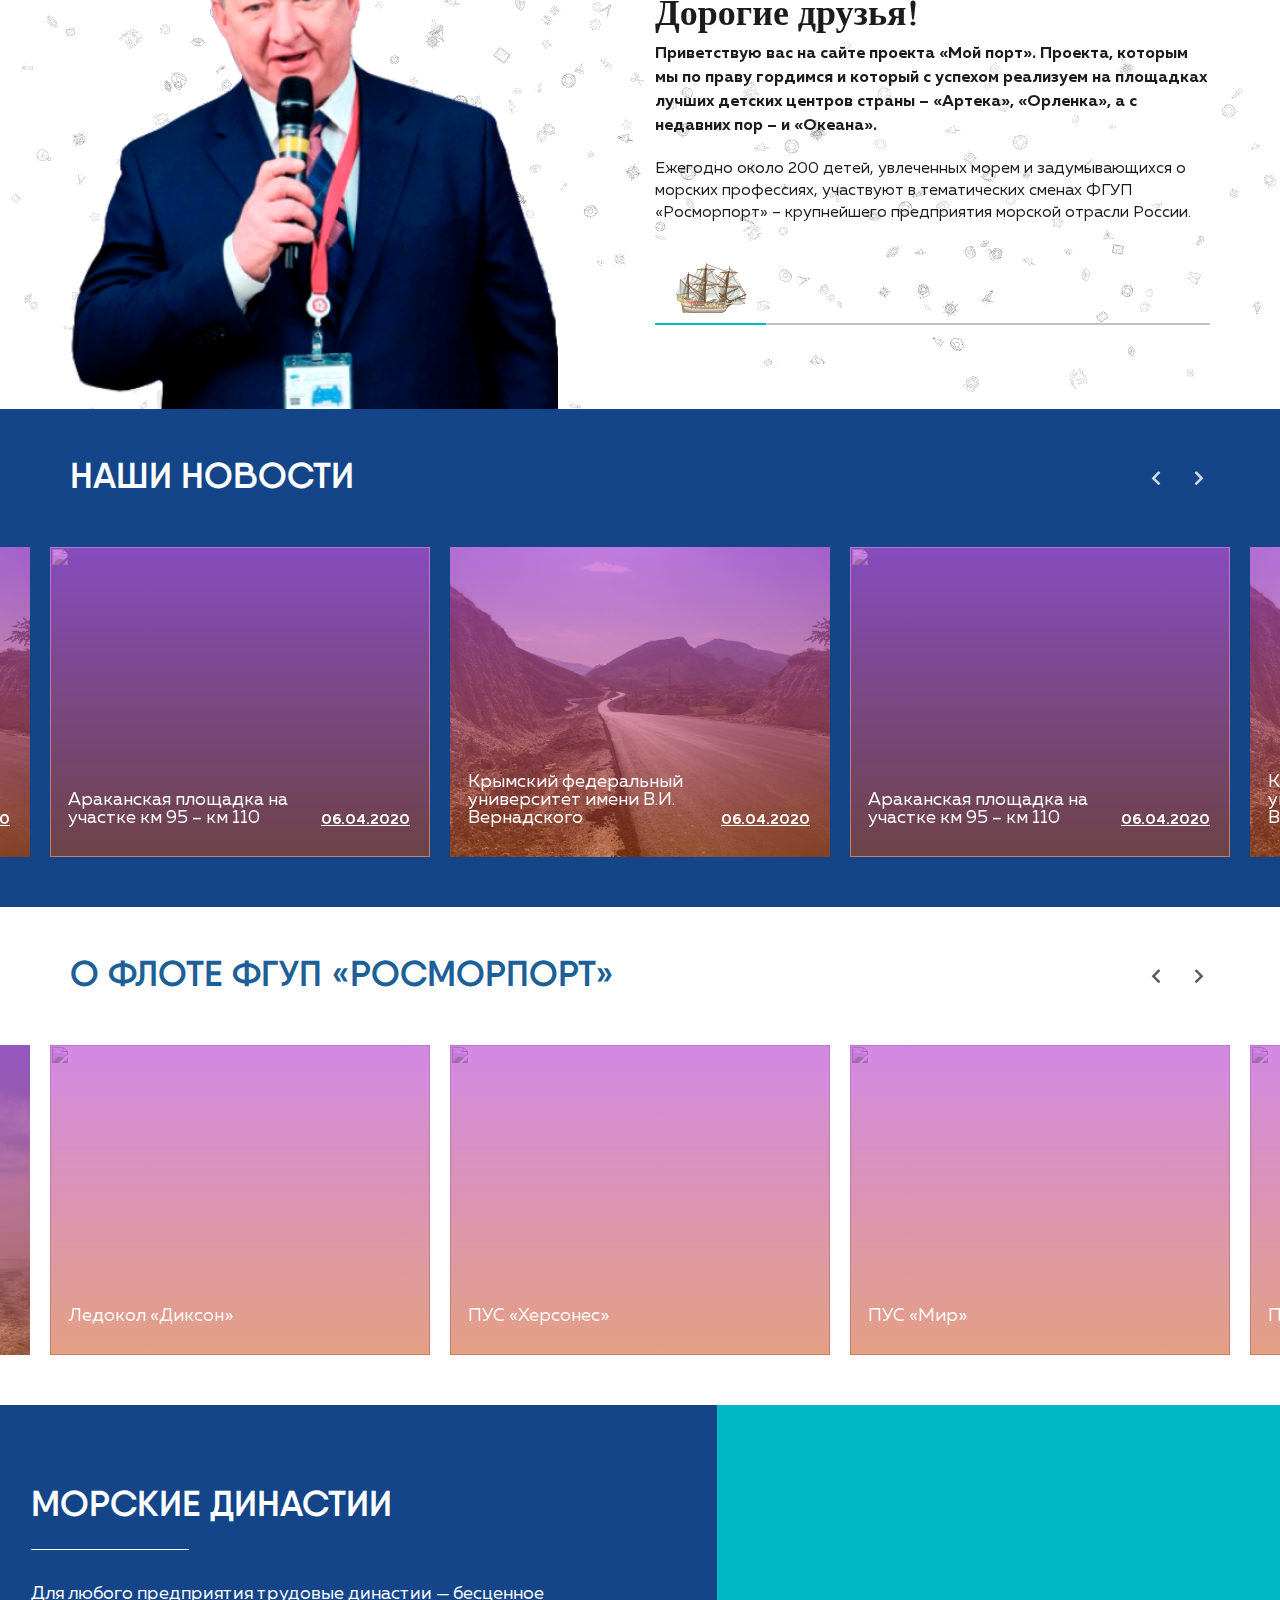
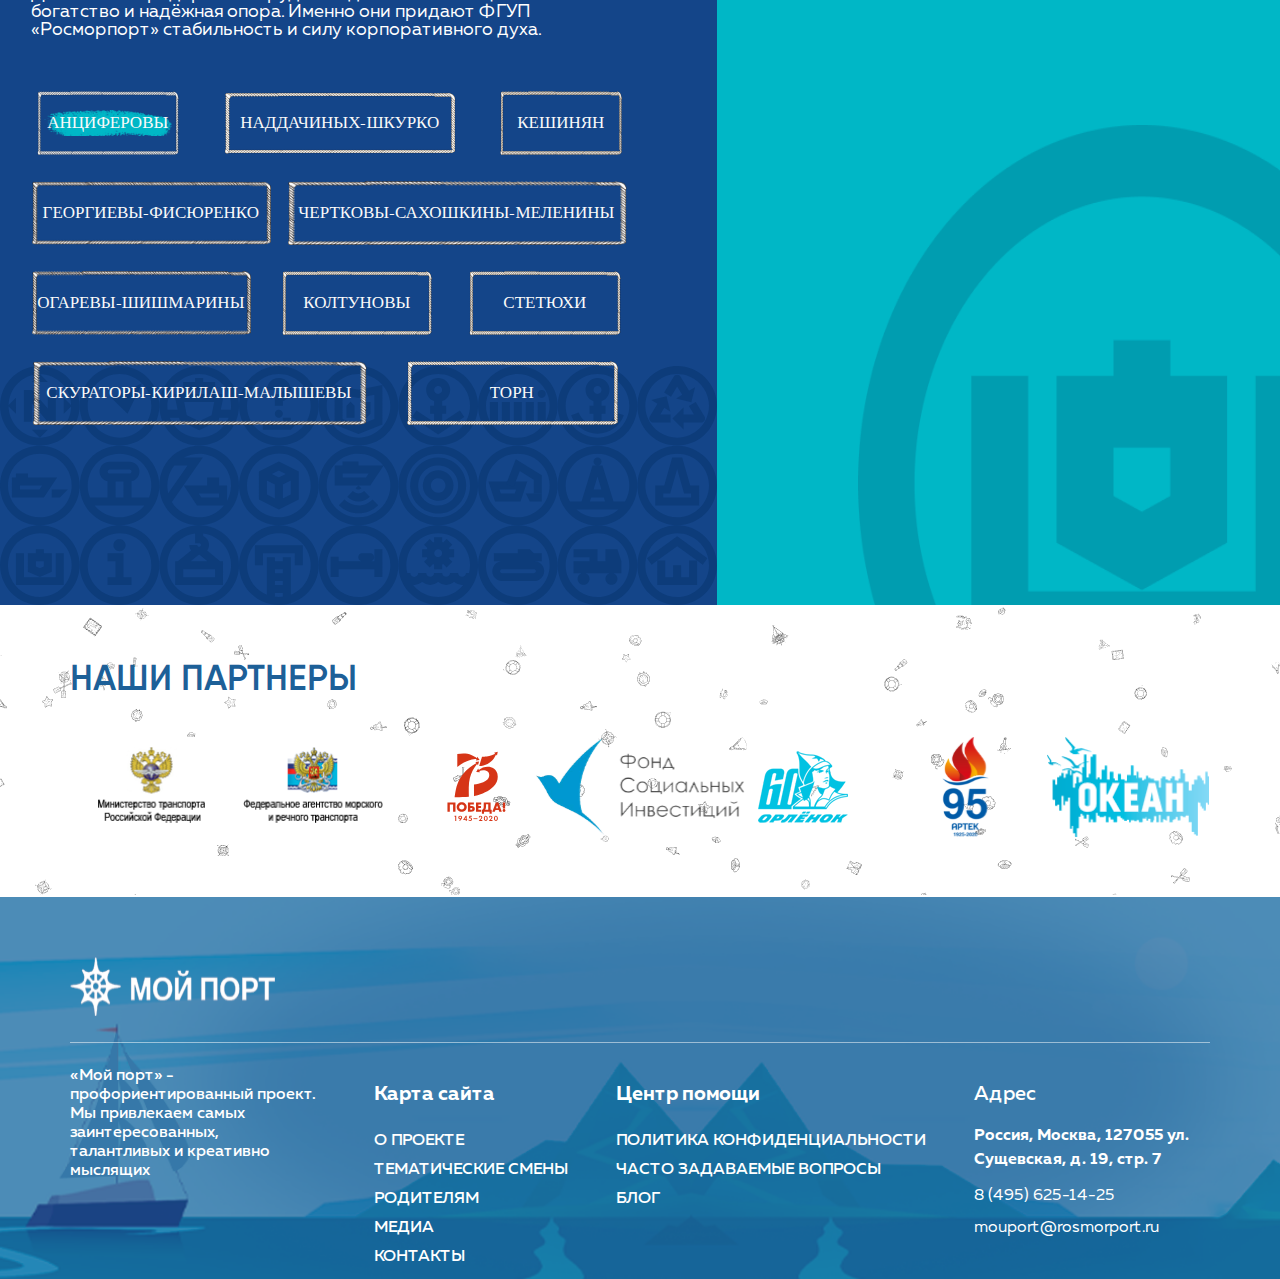
==== commit 8f8ee150: "finally" ====
--- a/index.html
+++ b/index.html
@@ -97,7 +97,7 @@
           </div>
 
           <div class="col-12 col-lg-6 col-xl-4">
-            <div class="item item-first">
+            <a href="#" class="item item-first">
               <div class="theme__img">
                 <img src="img/theme/artek.png" alt="" />
                 <p class="text">
@@ -115,10 +115,10 @@
                 <span class="first">«К мечте под парусами»</span>
                 <span class="last">МДЦ «Артек»</span>
               </div>
-            </div>
+            </a>
           </div>
           <div class="col-12 col-lg-6 col-xl-4">
-            <div class="item item-second">
+            <a href="#" class="item item-second">
               <div class="theme__img">
                 <img src="img/theme/ocean.png" alt="" />
                 <div class="info">
@@ -131,10 +131,10 @@
                 <span class="first">«Первая экспедиция»</span>
                 <span class="last">ВДЦ «Океан»</span>
               </div>
-            </div>
+            </a>
           </div>
           <div class="col-12 col-lg-6 offset-lg-3 col-xl-4 offset-xl-0">
-            <div class="item item-third">
+            <a href="#" class="item item-third">
               <div class="theme__img">
                 <img src="img/theme/orlenok.png" alt="" />
                 <div class="info">
@@ -147,7 +147,7 @@
                 <span class="first">«Ветер дальних странствий»</span>
                 <span class="last">ВДЦ «Орлёнок»</span>
               </div>
-            </div>
+            </a>
           </div>
         </div>
       </div>
@@ -506,54 +506,2330 @@
                   <span>Анциферовы</span>
                 </div>
 
-                <div class="name__item family_two">
+                <div
+                  data-toggle="modal"
+                  data-target="#family_two"
+                  class="name__item family_two"
+                >
                   <img src="img/dynasty/left_content/button/5.svg" alt="" />
                   <span>Наддачиных-Шкурко</span>
                 </div>
 
-                <div class="name__item family_three">
+                <div
+                  data-toggle="modal"
+                  data-target="#family_three"
+                  class="name__item family_three"
+                >
                   <img src="img/dynasty/left_content/button/5.svg" alt="" />
                   <span>Кешинян</span>
                 </div>
 
-                <div class="name__item family_four">
+                <div
+                  data-toggle="modal"
+                  data-target="#family_four"
+                  class="name__item family_four"
+                >
                   <img src="img/dynasty/left_content/button/5.svg" alt="" />
                   <span>Георгиевы-Фисюренко</span>
                 </div>
 
-                <div class="name__item family_five">
+                <div
+                  data-toggle="modal"
+                  data-target="#family_five"
+                  class="name__item family_five"
+                >
                   <img src="img/dynasty/left_content/button/5.svg" alt="" />
                   <span>Чертковы-Сахошкины-Меленины</span>
                 </div>
 
-                <div class="name__item family_six">
+                <div
+                  data-toggle="modal"
+                  data-target="#family_six"
+                  class="name__item family_six"
+                >
                   <img src="img/dynasty/left_content/button/5.svg" alt="" />
                   <span>Огаревы-Шишмарины</span>
                 </div>
 
-                <div class="name__item family_seven">
+                <div
+                  data-toggle="modal"
+                  data-target="#family_seven"
+                  class="name__item family_seven"
+                >
                   <img src="img/dynasty/left_content/button/5.svg" alt="" />
                   <span>Колтуновы</span>
                 </div>
 
-                <div class="name__item family_eight">
+                <div
+                  data-toggle="modal"
+                  data-target="#family_eight"
+                  class="name__item family_eight"
+                >
                   <img src="img/dynasty/left_content/button/5.svg" alt="" />
                   <span>Стетюхи</span>
                 </div>
 
-                <div class="name__item family_nine">
+                <div
+                  data-toggle="modal"
+                  data-target="#family_nine"
+                  class="name__item family_nine"
+                >
                   <img src="img/dynasty/left_content/button/5.svg" alt="" />
                   <span>Скураторы-Кирилаш-Малышевы</span>
                 </div>
 
-                <div class="name__item family_ten">
+                <div
+                  data-toggle="modal"
+                  data-target="#family_ten"
+                  class="name__item family_ten"
+                >
                   <img src="img/dynasty/left_content/button/5.svg" alt="" />
                   <span>Торн</span>
                 </div>
               </div>
             </div>
           </div>
-          <div class="col-12"></div>
+        </div>
+      </div>
+    </section>
+
+    <section class="dynasty__desk">
+      <div class="left__content">
+        <div class="item">
+          <h3>Морские династии</h3>
+          <p>
+            Для любого предприятия трудовые династии — бесценное богатство и
+            надёжная опора. Именно они придают ФГУП «Росморпорт» стабильность и
+            силу корпоративного духа.
+          </p>
+          <div class="name">
+            <div
+              class="name__family name__family-ancifer active"
+              data-target="ancifer"
+            >
+              <img src="img/dynasty/left_content/button/1.svg" alt="" />
+              <span>Анциферовы</span>
+            </div>
+
+            <div class="name__family name__family-nedach" data-target="nedach">
+              <img src="img/dynasty/left_content/button/2.svg" alt="" />
+              <span>Наддачиных-Шкурко</span>
+            </div>
+
+            <div
+              class="name__family name__family-keshinyan"
+              data-target="keshinyan"
+            >
+              <img src="img/dynasty/left_content/button/3.svg" alt="" />
+              <span>Кешинян</span>
+            </div>
+
+            <div
+              class="name__family name__family-georgievi"
+              data-target="georgievi"
+            >
+              <img src="img/dynasty/left_content/button/4.png" alt="" />
+              <span>Георгиевы-Фисюренко</span>
+            </div>
+
+            <div
+              class="name__family name__family-chertkovi"
+              data-target="chertkovi"
+            >
+              <img src="img/dynasty/left_content/button/5.png" alt="" />
+              <span>Чертковы-Сахошкины-Меленины</span>
+            </div>
+
+            <div
+              class="name__family name__family-ogarevi"
+              data-target="ogarevi"
+            >
+              <img src="img/dynasty/left_content/button/6.png" alt="" />
+              <span>Огаревы-Шишмарины</span>
+            </div>
+
+            <div
+              class="name__family name__family-koltunovi"
+              data-target="koltunovi"
+            >
+              <img src="img/dynasty/left_content/button/7.svg" alt="" />
+              <span>Колтуновы</span>
+            </div>
+
+            <div
+              class="name__family name__family-stetyuhi"
+              data-target="stetyuhi"
+            >
+              <img src="img/dynasty/left_content/button/8.svg" alt="" />
+              <span>Стетюхи</span>
+            </div>
+
+            <div
+              class="name__family name__family-skuratori"
+              data-target="skuratori"
+            >
+              <img src="img/dynasty/left_content/button/9.png" alt="" />
+              <span>Скураторы-Кирилаш-Малышевы</span>
+            </div>
+
+            <div class="name__family name__family-torn" data-target="torn">
+              <img src="img/dynasty/left_content/button/10.svg" alt="" />
+              <span>Торн</span>
+            </div>
+          </div>
+        </div>
+      </div>
+
+      <div class="right__content">
+        <div
+          class="description"
+          id="ancifer"
+          data-bg="img/dynasty/right_content/label.png"
+        >
+          <div class="fake">
+            <div class="label-img">
+              <img src="img/dynasty/right_content/label-ship.svg" alt="" />
+            </div>
+            <h4>Трудовая династия Анциферовых</h4>
+            <div class="dynasty__slider">
+              <div class="slider-for">
+                <div class="item">
+                  <div class="img">
+                    <img src="img/dynasty/right_content/image1.png" alt="" />
+                  </div>
+                </div>
+                <div class="item">
+                  <div class="img">
+                    <img src="img/dynasty/right_content/image2.png" alt="" />
+                  </div>
+                </div>
+                <div class="item">
+                  <div class="img">
+                    <img src="img/dynasty/right_content/image3.png" alt="" />
+                  </div>
+                </div>
+                <div class="item">
+                  <div class="img">
+                    <img src="img/dynasty/right_content/image4.png" alt="" />
+                  </div>
+                </div>
+              </div>
+
+              <div class="slider-nav">
+                <div class="item">
+                  <div class="img">
+                    <img src="img/dynasty/right_content/image1.png" alt="" />
+                  </div>
+                </div>
+                <div class="item">
+                  <div class="img">
+                    <img src="img/dynasty/right_content/image2.png" alt="" />
+                  </div>
+                </div>
+                <div class="item">
+                  <div class="img">
+                    <img src="img/dynasty/right_content/image3.png" alt="" />
+                  </div>
+                </div>
+                <div class="item">
+                  <div class="img">
+                    <img src="img/dynasty/right_content/image4.png" alt="" />
+                  </div>
+                </div>
+              </div>
+            </div>
+
+            <div class="swiper-container swiper-dynasty-desk">
+              <div class="swiper-wrapper">
+                <div class="swiper-slide dynasty-desk-slide">
+                  <span>
+                    Анциферов Юрий Валентинович - моторист-матрос
+                    лоцмейстерского судна «Вавчуга» Архангельского филиала ФГУП
+                    «Росморпорт».
+                  </span>
+                  <p>
+                    Родился в Архангельске 30 июня 1961 года. Его трудовая
+                    деятельность началась в 1979 году и неразрывно связана с
+                    морем. После окончания Архангельского ТУ № 8 получил
+                    квалификацию судовой моторист МФ 1 класса,
+                    слесарь-судоремонтник 2 разряда.
+                  </p>
+                </div>
+                <div class="swiper-slide dynasty-desk-slide">
+                  <p>
+                    Слайдер1 Lorem ipsum, dolor sit amet consectetur adipisicing
+                    elit. Sit, dolores quod similique totam atque sed aperiam
+                    eius perferendis hic quis voluptatum et harum accusamus.
+                    Illo repellat totam iusto ipsam quibusdam!
+                  </p>
+                  <p>
+                    Слайдер1 Lorem ipsum, dolor sit amet consectetur adipisicing
+                    elit. Sit, dolores quod similique totam atque sed aperiam
+                    eius perferendis hic quis voluptatum et harum accusamus.
+                    Illo repellat totam iusto ipsam quibusdam!
+                  </p>
+                </div>
+                <div class="swiper-slide dynasty-desk-slide">
+                  <p>
+                    Слайдер2 Lorem ipsum, dolor sit amet consectetur adipisicing
+                    elit. Sit, dolores quod similique totam atque sed aperiam
+                    eius perferendis hic quis voluptatum et harum accusamus.
+                    Illo repellat totam iusto ipsam quibusdam!
+                  </p>
+                  <p>
+                    Слайдер2 Lorem ipsum, dolor sit amet consectetur adipisicing
+                    elit. Sit, dolores quod similique totam atque sed aperiam
+                    eius perferendis hic quis voluptatum et harum accusamus.
+                    Illo repellat totam iusto ipsam quibusdam!
+                  </p>
+                </div>
+                <div class="swiper-slide dynasty-desk-slide">
+                  <p>
+                    Слайдер3 Lorem ipsum, dolor sit amet consectetur adipisicing
+                    elit. Sit, dolores quod similique totam atque sed aperiam
+                    eius perferendis hic quis voluptatum et harum accusamus.
+                    Illo repellat totam iusto ipsam quibusdam!
+                  </p>
+                  <p>
+                    Слайдер3 Lorem ipsum, dolor sit amet consectetur adipisicing
+                    elit. Sit, dolores quod similique totam atque sed aperiam
+                    eius perferendis hic quis voluptatum et harum accusamus.
+                    Illo repellat totam iusto ipsam quibusdam!
+                  </p>
+                </div>
+                <div class="swiper-slide dynasty-desk-slide">
+                  <p>
+                    Слайдер4 Lorem ipsum, dolor sit amet consectetur adipisicing
+                    elit. Sit, dolores quod similique totam atque sed aperiam
+                    eius perferendis hic quis voluptatum et harum accusamus.
+                    Illo repellat totam iusto ipsam quibusdam!
+                  </p>
+                  <p>
+                    Слайдер4 Lorem ipsum, dolor sit amet consectetur adipisicing
+                    elit. Sit, dolores quod similique totam atque sed aperiam
+                    eius perferendis hic quis voluptatum et harum accusamus.
+                    Illo repellat totam iusto ipsam quibusdam!
+                  </p>
+                </div>
+                <div class="swiper-slide dynasty-desk-slide">
+                  <p>
+                    Слайдер5 Lorem ipsum, dolor sit amet consectetur adipisicing
+                    elit. Sit, dolores quod similique totam atque sed aperiam
+                    eius perferendis hic quis voluptatum et harum accusamus.
+                    Illo repellat totam iusto ipsam quibusdam!
+                  </p>
+                  <p>
+                    Слайдер5 Lorem ipsum, dolor sit amet consectetur adipisicing
+                    elit. Sit, dolores quod similique totam atque sed aperiam
+                    eius perferendis hic quis voluptatum et harum accusamus.
+                    Illo repellat totam iusto ipsam quibusdam!
+                  </p>
+                </div>
+                <div class="swiper-slide dynasty-desk-slide">
+                  <p>
+                    Слайдер6 Lorem ipsum, dolor sit amet consectetur adipisicing
+                    elit. Sit, dolores quod similique totam atque sed aperiam
+                    eius perferendis hic quis voluptatum et harum accusamus.
+                    Illo repellat totam iusto ipsam quibusdam!
+                  </p>
+                  <p>
+                    Слайдер6 Lorem ipsum, dolor sit amet consectetur adipisicing
+                    elit. Sit, dolores quod similique totam atque sed aperiam
+                    eius perferendis hic quis voluptatum et harum accusamus.
+                    Illo repellat totam iusto ipsam quibusdam!
+                  </p>
+                </div>
+                <div class="swiper-slide dynasty-desk-slide">
+                  <p>
+                    Слайдер7 Lorem ipsum, dolor sit amet consectetur adipisicing
+                    elit. Sit, dolores quod similique totam atque sed aperiam
+                    eius perferendis hic quis voluptatum et harum accusamus.
+                    Illo repellat totam iusto ipsam quibusdam!
+                  </p>
+                  <p>
+                    Слайдер7 Lorem ipsum, dolor sit amet consectetur adipisicing
+                    elit. Sit, dolores quod similique totam atque sed aperiam
+                    eius perferendis hic quis voluptatum et harum accusamus.
+                    Illo repellat totam iusto ipsam quibusdam!
+                  </p>
+                </div>
+                <div class="swiper-slide dynasty-desk-slide">
+                  <p>
+                    Слайдер8 Lorem ipsum, dolor sit amet consectetur adipisicing
+                    elit. Sit, dolores quod similique totam atque sed aperiam
+                    eius perferendis hic quis voluptatum et harum accusamus.
+                    Illo repellat totam iusto ipsam quibusdam!
+                  </p>
+                  <p>
+                    Слайдер8 Lorem ipsum, dolor sit amet consectetur adipisicing
+                    elit. Sit, dolores quod similique totam atque sed aperiam
+                    eius perferendis hic quis voluptatum et harum accusamus.
+                    Illo repellat totam iusto ipsam quibusdam!
+                  </p>
+                </div>
+                <div class="swiper-slide dynasty-desk-slide">
+                  <p>
+                    Слайдер9 Lorem ipsum, dolor sit amet consectetur adipisicing
+                    elit. Sit, dolores quod similique totam atque sed aperiam
+                    eius perferendis hic quis voluptatum et harum accusamus.
+                    Illo repellat totam iusto ipsam quibusdam!
+                  </p>
+                  <p>
+                    Слайдер9 Lorem ipsum, dolor sit amet consectetur adipisicing
+                    elit. Sit, dolores quod similique totam atque sed aperiam
+                    eius perferendis hic quis voluptatum et harum accusamus.
+                    Illo repellat totam iusto ipsam quibusdam!
+                  </p>
+                </div>
+              </div>
+            </div>
+
+            <div class="animation-dynasty-desk">
+              <div class="ship-dynasty-desk">
+                <div class="img dynasty-img">
+                  <img src="img/friends/ship.svg" alt="" />
+                </div>
+              </div>
+              <div class="progress-dynasty-desk">
+                <div class="bar-dynasty-desk"></div>
+              </div>
+            </div>
+          </div>
+        </div>
+        <div
+          class="description"
+          id="nedach"
+          data-bg="img/dynasty/right_content/label.png"
+        >
+          <div class="fake">
+            <div class="label-img">
+              <img src="img/dynasty/right_content/label-ship.svg" alt="" />
+            </div>
+            <h4>Трудовая династия Наддачиных-Шкурко</h4>
+            <div class="dynasty__slider">
+              <div class="slider-for">
+                <div class="item">
+                  <div class="img">
+                    <img src="img/dynasty/right_content/image1.png" alt="" />
+                  </div>
+                </div>
+                <div class="item">
+                  <div class="img">
+                    <img src="img/dynasty/right_content/image2.png" alt="" />
+                  </div>
+                </div>
+                <div class="item">
+                  <div class="img">
+                    <img src="img/dynasty/right_content/image3.png" alt="" />
+                  </div>
+                </div>
+                <div class="item">
+                  <div class="img">
+                    <img src="img/dynasty/right_content/image4.png" alt="" />
+                  </div>
+                </div>
+              </div>
+
+              <div class="slider-nav">
+                <div class="item">
+                  <div class="img">
+                    <img src="img/dynasty/right_content/image1.png" alt="" />
+                  </div>
+                </div>
+                <div class="item">
+                  <div class="img">
+                    <img src="img/dynasty/right_content/image2.png" alt="" />
+                  </div>
+                </div>
+                <div class="item">
+                  <div class="img">
+                    <img src="img/dynasty/right_content/image3.png" alt="" />
+                  </div>
+                </div>
+                <div class="item">
+                  <div class="img">
+                    <img src="img/dynasty/right_content/image4.png" alt="" />
+                  </div>
+                </div>
+              </div>
+            </div>
+
+            <div class="swiper-container swiper-dynasty-desk">
+              <div class="swiper-wrapper">
+                <div class="swiper-slide dynasty-desk-slide">
+                  <span>
+                    Наддачиных-Шкурко - моторист-матрос лоцмейстерского судна
+                    «Вавчуга» Архангельского филиала ФГУП «Росморпорт».
+                  </span>
+                  <p>
+                    Родился в Архангельске 30 июня 1961 года. Его трудовая
+                    деятельность началась в 1979 году и неразрывно связана с
+                    морем. После окончания Архангельского ТУ № 8 получил
+                    квалификацию судовой моторист МФ 1 класса,
+                    слесарь-судоремонтник 2 разряда.
+                  </p>
+                </div>
+                <div class="swiper-slide dynasty-desk-slide">
+                  <p>
+                    Слайдер1 Lorem ipsum, dolor sit amet consectetur adipisicing
+                    elit. Sit, dolores quod similique totam atque sed aperiam
+                    eius perferendis hic quis voluptatum et harum accusamus.
+                    Illo repellat totam iusto ipsam quibusdam!
+                  </p>
+                  <p>
+                    Слайдер1 Lorem ipsum, dolor sit amet consectetur adipisicing
+                    elit. Sit, dolores quod similique totam atque sed aperiam
+                    eius perferendis hic quis voluptatum et harum accusamus.
+                    Illo repellat totam iusto ipsam quibusdam!
+                  </p>
+                </div>
+                <div class="swiper-slide dynasty-desk-slide">
+                  <p>
+                    Слайдер2 Lorem ipsum, dolor sit amet consectetur adipisicing
+                    elit. Sit, dolores quod similique totam atque sed aperiam
+                    eius perferendis hic quis voluptatum et harum accusamus.
+                    Illo repellat totam iusto ipsam quibusdam!
+                  </p>
+                  <p>
+                    Слайдер2 Lorem ipsum, dolor sit amet consectetur adipisicing
+                    elit. Sit, dolores quod similique totam atque sed aperiam
+                    eius perferendis hic quis voluptatum et harum accusamus.
+                    Illo repellat totam iusto ipsam quibusdam!
+                  </p>
+                </div>
+                <div class="swiper-slide dynasty-desk-slide">
+                  <p>
+                    Слайдер3 Lorem ipsum, dolor sit amet consectetur adipisicing
+                    elit. Sit, dolores quod similique totam atque sed aperiam
+                    eius perferendis hic quis voluptatum et harum accusamus.
+                    Illo repellat totam iusto ipsam quibusdam!
+                  </p>
+                  <p>
+                    Слайдер3 Lorem ipsum, dolor sit amet consectetur adipisicing
+                    elit. Sit, dolores quod similique totam atque sed aperiam
+                    eius perferendis hic quis voluptatum et harum accusamus.
+                    Illo repellat totam iusto ipsam quibusdam!
+                  </p>
+                </div>
+                <div class="swiper-slide dynasty-desk-slide">
+                  <p>
+                    Слайдер4 Lorem ipsum, dolor sit amet consectetur adipisicing
+                    elit. Sit, dolores quod similique totam atque sed aperiam
+                    eius perferendis hic quis voluptatum et harum accusamus.
+                    Illo repellat totam iusto ipsam quibusdam!
+                  </p>
+                  <p>
+                    Слайдер4 Lorem ipsum, dolor sit amet consectetur adipisicing
+                    elit. Sit, dolores quod similique totam atque sed aperiam
+                    eius perferendis hic quis voluptatum et harum accusamus.
+                    Illo repellat totam iusto ipsam quibusdam!
+                  </p>
+                </div>
+                <div class="swiper-slide dynasty-desk-slide">
+                  <p>
+                    Слайдер5 Lorem ipsum, dolor sit amet consectetur adipisicing
+                    elit. Sit, dolores quod similique totam atque sed aperiam
+                    eius perferendis hic quis voluptatum et harum accusamus.
+                    Illo repellat totam iusto ipsam quibusdam!
+                  </p>
+                  <p>
+                    Слайдер5 Lorem ipsum, dolor sit amet consectetur adipisicing
+                    elit. Sit, dolores quod similique totam atque sed aperiam
+                    eius perferendis hic quis voluptatum et harum accusamus.
+                    Illo repellat totam iusto ipsam quibusdam!
+                  </p>
+                </div>
+                <div class="swiper-slide dynasty-desk-slide">
+                  <p>
+                    Слайдер6 Lorem ipsum, dolor sit amet consectetur adipisicing
+                    elit. Sit, dolores quod similique totam atque sed aperiam
+                    eius perferendis hic quis voluptatum et harum accusamus.
+                    Illo repellat totam iusto ipsam quibusdam!
+                  </p>
+                  <p>
+                    Слайдер6 Lorem ipsum, dolor sit amet consectetur adipisicing
+                    elit. Sit, dolores quod similique totam atque sed aperiam
+                    eius perferendis hic quis voluptatum et harum accusamus.
+                    Illo repellat totam iusto ipsam quibusdam!
+                  </p>
+                </div>
+                <div class="swiper-slide dynasty-desk-slide">
+                  <p>
+                    Слайдер7 Lorem ipsum, dolor sit amet consectetur adipisicing
+                    elit. Sit, dolores quod similique totam atque sed aperiam
+                    eius perferendis hic quis voluptatum et harum accusamus.
+                    Illo repellat totam iusto ipsam quibusdam!
+                  </p>
+                  <p>
+                    Слайдер7 Lorem ipsum, dolor sit amet consectetur adipisicing
+                    elit. Sit, dolores quod similique totam atque sed aperiam
+                    eius perferendis hic quis voluptatum et harum accusamus.
+                    Illo repellat totam iusto ipsam quibusdam!
+                  </p>
+                </div>
+                <div class="swiper-slide dynasty-desk-slide">
+                  <p>
+                    Слайдер8 Lorem ipsum, dolor sit amet consectetur adipisicing
+                    elit. Sit, dolores quod similique totam atque sed aperiam
+                    eius perferendis hic quis voluptatum et harum accusamus.
+                    Illo repellat totam iusto ipsam quibusdam!
+                  </p>
+                  <p>
+                    Слайдер8 Lorem ipsum, dolor sit amet consectetur adipisicing
+                    elit. Sit, dolores quod similique totam atque sed aperiam
+                    eius perferendis hic quis voluptatum et harum accusamus.
+                    Illo repellat totam iusto ipsam quibusdam!
+                  </p>
+                </div>
+                <div class="swiper-slide dynasty-desk-slide">
+                  <p>
+                    Слайдер9 Lorem ipsum, dolor sit amet consectetur adipisicing
+                    elit. Sit, dolores quod similique totam atque sed aperiam
+                    eius perferendis hic quis voluptatum et harum accusamus.
+                    Illo repellat totam iusto ipsam quibusdam!
+                  </p>
+                  <p>
+                    Слайдер9 Lorem ipsum, dolor sit amet consectetur adipisicing
+                    elit. Sit, dolores quod similique totam atque sed aperiam
+                    eius perferendis hic quis voluptatum et harum accusamus.
+                    Illo repellat totam iusto ipsam quibusdam!
+                  </p>
+                </div>
+              </div>
+            </div>
+
+            <div class="animation-dynasty-desk">
+              <div class="ship-dynasty-desk">
+                <div class="img dynasty-img">
+                  <img src="img/friends/ship.svg" alt="" />
+                </div>
+              </div>
+              <div class="progress-dynasty-desk">
+                <div class="bar-dynasty-desk"></div>
+              </div>
+            </div>
+          </div>
+        </div>
+
+        <div
+          class="description"
+          id="keshinyan"
+          data-bg="img/dynasty/right_content/label.png"
+        >
+          <div class="fake">
+            <div class="label-img">
+              <img src="img/dynasty/right_content/label-ship.svg" alt="" />
+            </div>
+            <h4>Трудовая династия Кешинян</h4>
+            <div class="dynasty__slider">
+              <div class="slider-for">
+                <div class="item">
+                  <div class="img">
+                    <img src="img/dynasty/right_content/image1.png" alt="" />
+                  </div>
+                </div>
+                <div class="item">
+                  <div class="img">
+                    <img src="img/dynasty/right_content/image2.png" alt="" />
+                  </div>
+                </div>
+                <div class="item">
+                  <div class="img">
+                    <img src="img/dynasty/right_content/image3.png" alt="" />
+                  </div>
+                </div>
+                <div class="item">
+                  <div class="img">
+                    <img src="img/dynasty/right_content/image4.png" alt="" />
+                  </div>
+                </div>
+              </div>
+
+              <div class="slider-nav">
+                <div class="item">
+                  <div class="img">
+                    <img src="img/dynasty/right_content/image1.png" alt="" />
+                  </div>
+                </div>
+                <div class="item">
+                  <div class="img">
+                    <img src="img/dynasty/right_content/image2.png" alt="" />
+                  </div>
+                </div>
+                <div class="item">
+                  <div class="img">
+                    <img src="img/dynasty/right_content/image3.png" alt="" />
+                  </div>
+                </div>
+                <div class="item">
+                  <div class="img">
+                    <img src="img/dynasty/right_content/image4.png" alt="" />
+                  </div>
+                </div>
+              </div>
+            </div>
+
+            <div class="swiper-container swiper-dynasty-desk">
+              <div class="swiper-wrapper">
+                <div class="swiper-slide dynasty-desk-slide">
+                  <span>
+                    Кешинян - моторист-матрос лоцмейстерского судна «Вавчуга»
+                    Архангельского филиала ФГУП «Росморпорт».
+                  </span>
+                  <p>
+                    Родился в Архангельске 30 июня 1961 года. Его трудовая
+                    деятельность началась в 1979 году и неразрывно связана с
+                    морем. После окончания Архангельского ТУ № 8 получил
+                    квалификацию судовой моторист МФ 1 класса,
+                    слесарь-судоремонтник 2 разряда.
+                  </p>
+                </div>
+                <div class="swiper-slide dynasty-desk-slide">
+                  <p>
+                    Слайдер1 Lorem ipsum, dolor sit amet consectetur adipisicing
+                    elit. Sit, dolores quod similique totam atque sed aperiam
+                    eius perferendis hic quis voluptatum et harum accusamus.
+                    Illo repellat totam iusto ipsam quibusdam!
+                  </p>
+                  <p>
+                    Слайдер1 Lorem ipsum, dolor sit amet consectetur adipisicing
+                    elit. Sit, dolores quod similique totam atque sed aperiam
+                    eius perferendis hic quis voluptatum et harum accusamus.
+                    Illo repellat totam iusto ipsam quibusdam!
+                  </p>
+                </div>
+                <div class="swiper-slide dynasty-desk-slide">
+                  <p>
+                    Слайдер2 Lorem ipsum, dolor sit amet consectetur adipisicing
+                    elit. Sit, dolores quod similique totam atque sed aperiam
+                    eius perferendis hic quis voluptatum et harum accusamus.
+                    Illo repellat totam iusto ipsam quibusdam!
+                  </p>
+                  <p>
+                    Слайдер2 Lorem ipsum, dolor sit amet consectetur adipisicing
+                    elit. Sit, dolores quod similique totam atque sed aperiam
+                    eius perferendis hic quis voluptatum et harum accusamus.
+                    Illo repellat totam iusto ipsam quibusdam!
+                  </p>
+                </div>
+                <div class="swiper-slide dynasty-desk-slide">
+                  <p>
+                    Слайдер3 Lorem ipsum, dolor sit amet consectetur adipisicing
+                    elit. Sit, dolores quod similique totam atque sed aperiam
+                    eius perferendis hic quis voluptatum et harum accusamus.
+                    Illo repellat totam iusto ipsam quibusdam!
+                  </p>
+                  <p>
+                    Слайдер3 Lorem ipsum, dolor sit amet consectetur adipisicing
+                    elit. Sit, dolores quod similique totam atque sed aperiam
+                    eius perferendis hic quis voluptatum et harum accusamus.
+                    Illo repellat totam iusto ipsam quibusdam!
+                  </p>
+                </div>
+                <div class="swiper-slide dynasty-desk-slide">
+                  <p>
+                    Слайдер4 Lorem ipsum, dolor sit amet consectetur adipisicing
+                    elit. Sit, dolores quod similique totam atque sed aperiam
+                    eius perferendis hic quis voluptatum et harum accusamus.
+                    Illo repellat totam iusto ipsam quibusdam!
+                  </p>
+                  <p>
+                    Слайдер4 Lorem ipsum, dolor sit amet consectetur adipisicing
+                    elit. Sit, dolores quod similique totam atque sed aperiam
+                    eius perferendis hic quis voluptatum et harum accusamus.
+                    Illo repellat totam iusto ipsam quibusdam!
+                  </p>
+                </div>
+                <div class="swiper-slide dynasty-desk-slide">
+                  <p>
+                    Слайдер5 Lorem ipsum, dolor sit amet consectetur adipisicing
+                    elit. Sit, dolores quod similique totam atque sed aperiam
+                    eius perferendis hic quis voluptatum et harum accusamus.
+                    Illo repellat totam iusto ipsam quibusdam!
+                  </p>
+                  <p>
+                    Слайдер5 Lorem ipsum, dolor sit amet consectetur adipisicing
+                    elit. Sit, dolores quod similique totam atque sed aperiam
+                    eius perferendis hic quis voluptatum et harum accusamus.
+                    Illo repellat totam iusto ipsam quibusdam!
+                  </p>
+                </div>
+                <div class="swiper-slide dynasty-desk-slide">
+                  <p>
+                    Слайдер6 Lorem ipsum, dolor sit amet consectetur adipisicing
+                    elit. Sit, dolores quod similique totam atque sed aperiam
+                    eius perferendis hic quis voluptatum et harum accusamus.
+                    Illo repellat totam iusto ipsam quibusdam!
+                  </p>
+                  <p>
+                    Слайдер6 Lorem ipsum, dolor sit amet consectetur adipisicing
+                    elit. Sit, dolores quod similique totam atque sed aperiam
+                    eius perferendis hic quis voluptatum et harum accusamus.
+                    Illo repellat totam iusto ipsam quibusdam!
+                  </p>
+                </div>
+                <div class="swiper-slide dynasty-desk-slide">
+                  <p>
+                    Слайдер7 Lorem ipsum, dolor sit amet consectetur adipisicing
+                    elit. Sit, dolores quod similique totam atque sed aperiam
+                    eius perferendis hic quis voluptatum et harum accusamus.
+                    Illo repellat totam iusto ipsam quibusdam!
+                  </p>
+                  <p>
+                    Слайдер7 Lorem ipsum, dolor sit amet consectetur adipisicing
+                    elit. Sit, dolores quod similique totam atque sed aperiam
+                    eius perferendis hic quis voluptatum et harum accusamus.
+                    Illo repellat totam iusto ipsam quibusdam!
+                  </p>
+                </div>
+                <div class="swiper-slide dynasty-desk-slide">
+                  <p>
+                    Слайдер8 Lorem ipsum, dolor sit amet consectetur adipisicing
+                    elit. Sit, dolores quod similique totam atque sed aperiam
+                    eius perferendis hic quis voluptatum et harum accusamus.
+                    Illo repellat totam iusto ipsam quibusdam!
+                  </p>
+                  <p>
+                    Слайдер8 Lorem ipsum, dolor sit amet consectetur adipisicing
+                    elit. Sit, dolores quod similique totam atque sed aperiam
+                    eius perferendis hic quis voluptatum et harum accusamus.
+                    Illo repellat totam iusto ipsam quibusdam!
+                  </p>
+                </div>
+                <div class="swiper-slide dynasty-desk-slide">
+                  <p>
+                    Слайдер9 Lorem ipsum, dolor sit amet consectetur adipisicing
+                    elit. Sit, dolores quod similique totam atque sed aperiam
+                    eius perferendis hic quis voluptatum et harum accusamus.
+                    Illo repellat totam iusto ipsam quibusdam!
+                  </p>
+                  <p>
+                    Слайдер9 Lorem ipsum, dolor sit amet consectetur adipisicing
+                    elit. Sit, dolores quod similique totam atque sed aperiam
+                    eius perferendis hic quis voluptatum et harum accusamus.
+                    Illo repellat totam iusto ipsam quibusdam!
+                  </p>
+                </div>
+              </div>
+            </div>
+
+            <div class="animation-dynasty-desk">
+              <div class="ship-dynasty-desk">
+                <div class="img dynasty-img">
+                  <img src="img/friends/ship.svg" alt="" />
+                </div>
+              </div>
+              <div class="progress-dynasty-desk">
+                <div class="bar-dynasty-desk"></div>
+              </div>
+            </div>
+          </div>
+        </div>
+
+        <div
+          class="description"
+          id="georgievi"
+          data-bg="img/dynasty/right_content/label.png"
+        >
+          <div class="fake">
+            <div class="label-img">
+              <img src="img/dynasty/right_content/label-ship.svg" alt="" />
+            </div>
+            <h4>Трудовая династия Георгиевы-Фисюренко</h4>
+            <div class="dynasty__slider">
+              <div class="slider-for">
+                <div class="item">
+                  <div class="img">
+                    <img src="img/dynasty/right_content/image1.png" alt="" />
+                  </div>
+                </div>
+                <div class="item">
+                  <div class="img">
+                    <img src="img/dynasty/right_content/image2.png" alt="" />
+                  </div>
+                </div>
+                <div class="item">
+                  <div class="img">
+                    <img src="img/dynasty/right_content/image3.png" alt="" />
+                  </div>
+                </div>
+                <div class="item">
+                  <div class="img">
+                    <img src="img/dynasty/right_content/image4.png" alt="" />
+                  </div>
+                </div>
+              </div>
+
+              <div class="slider-nav">
+                <div class="item">
+                  <div class="img">
+                    <img src="img/dynasty/right_content/image1.png" alt="" />
+                  </div>
+                </div>
+                <div class="item">
+                  <div class="img">
+                    <img src="img/dynasty/right_content/image2.png" alt="" />
+                  </div>
+                </div>
+                <div class="item">
+                  <div class="img">
+                    <img src="img/dynasty/right_content/image3.png" alt="" />
+                  </div>
+                </div>
+                <div class="item">
+                  <div class="img">
+                    <img src="img/dynasty/right_content/image4.png" alt="" />
+                  </div>
+                </div>
+              </div>
+            </div>
+
+            <div class="swiper-container swiper-dynasty-desk">
+              <div class="swiper-wrapper">
+                <div class="swiper-slide dynasty-desk-slide">
+                  <span>
+                    Георгиевы-Фисюренко - моторист-матрос лоцмейстерского судна
+                    «Вавчуга» Архангельского филиала ФГУП «Росморпорт».
+                  </span>
+                  <p>
+                    Родился в Архангельске 30 июня 1961 года. Его трудовая
+                    деятельность началась в 1979 году и неразрывно связана с
+                    морем. После окончания Архангельского ТУ № 8 получил
+                    квалификацию судовой моторист МФ 1 класса,
+                    слесарь-судоремонтник 2 разряда.
+                  </p>
+                </div>
+                <div class="swiper-slide dynasty-desk-slide">
+                  <p>
+                    Слайдер1 Lorem ipsum, dolor sit amet consectetur adipisicing
+                    elit. Sit, dolores quod similique totam atque sed aperiam
+                    eius perferendis hic quis voluptatum et harum accusamus.
+                    Illo repellat totam iusto ipsam quibusdam!
+                  </p>
+                  <p>
+                    Слайдер1 Lorem ipsum, dolor sit amet consectetur adipisicing
+                    elit. Sit, dolores quod similique totam atque sed aperiam
+                    eius perferendis hic quis voluptatum et harum accusamus.
+                    Illo repellat totam iusto ipsam quibusdam!
+                  </p>
+                </div>
+                <div class="swiper-slide dynasty-desk-slide">
+                  <p>
+                    Слайдер2 Lorem ipsum, dolor sit amet consectetur adipisicing
+                    elit. Sit, dolores quod similique totam atque sed aperiam
+                    eius perferendis hic quis voluptatum et harum accusamus.
+                    Illo repellat totam iusto ipsam quibusdam!
+                  </p>
+                  <p>
+                    Слайдер2 Lorem ipsum, dolor sit amet consectetur adipisicing
+                    elit. Sit, dolores quod similique totam atque sed aperiam
+                    eius perferendis hic quis voluptatum et harum accusamus.
+                    Illo repellat totam iusto ipsam quibusdam!
+                  </p>
+                </div>
+                <div class="swiper-slide dynasty-desk-slide">
+                  <p>
+                    Слайдер3 Lorem ipsum, dolor sit amet consectetur adipisicing
+                    elit. Sit, dolores quod similique totam atque sed aperiam
+                    eius perferendis hic quis voluptatum et harum accusamus.
+                    Illo repellat totam iusto ipsam quibusdam!
+                  </p>
+                  <p>
+                    Слайдер3 Lorem ipsum, dolor sit amet consectetur adipisicing
+                    elit. Sit, dolores quod similique totam atque sed aperiam
+                    eius perferendis hic quis voluptatum et harum accusamus.
+                    Illo repellat totam iusto ipsam quibusdam!
+                  </p>
+                </div>
+                <div class="swiper-slide dynasty-desk-slide">
+                  <p>
+                    Слайдер4 Lorem ipsum, dolor sit amet consectetur adipisicing
+                    elit. Sit, dolores quod similique totam atque sed aperiam
+                    eius perferendis hic quis voluptatum et harum accusamus.
+                    Illo repellat totam iusto ipsam quibusdam!
+                  </p>
+                  <p>
+                    Слайдер4 Lorem ipsum, dolor sit amet consectetur adipisicing
+                    elit. Sit, dolores quod similique totam atque sed aperiam
+                    eius perferendis hic quis voluptatum et harum accusamus.
+                    Illo repellat totam iusto ipsam quibusdam!
+                  </p>
+                </div>
+                <div class="swiper-slide dynasty-desk-slide">
+                  <p>
+                    Слайдер5 Lorem ipsum, dolor sit amet consectetur adipisicing
+                    elit. Sit, dolores quod similique totam atque sed aperiam
+                    eius perferendis hic quis voluptatum et harum accusamus.
+                    Illo repellat totam iusto ipsam quibusdam!
+                  </p>
+                  <p>
+                    Слайдер5 Lorem ipsum, dolor sit amet consectetur adipisicing
+                    elit. Sit, dolores quod similique totam atque sed aperiam
+                    eius perferendis hic quis voluptatum et harum accusamus.
+                    Illo repellat totam iusto ipsam quibusdam!
+                  </p>
+                </div>
+                <div class="swiper-slide dynasty-desk-slide">
+                  <p>
+                    Слайдер6 Lorem ipsum, dolor sit amet consectetur adipisicing
+                    elit. Sit, dolores quod similique totam atque sed aperiam
+                    eius perferendis hic quis voluptatum et harum accusamus.
+                    Illo repellat totam iusto ipsam quibusdam!
+                  </p>
+                  <p>
+                    Слайдер6 Lorem ipsum, dolor sit amet consectetur adipisicing
+                    elit. Sit, dolores quod similique totam atque sed aperiam
+                    eius perferendis hic quis voluptatum et harum accusamus.
+                    Illo repellat totam iusto ipsam quibusdam!
+                  </p>
+                </div>
+                <div class="swiper-slide dynasty-desk-slide">
+                  <p>
+                    Слайдер7 Lorem ipsum, dolor sit amet consectetur adipisicing
+                    elit. Sit, dolores quod similique totam atque sed aperiam
+                    eius perferendis hic quis voluptatum et harum accusamus.
+                    Illo repellat totam iusto ipsam quibusdam!
+                  </p>
+                  <p>
+                    Слайдер7 Lorem ipsum, dolor sit amet consectetur adipisicing
+                    elit. Sit, dolores quod similique totam atque sed aperiam
+                    eius perferendis hic quis voluptatum et harum accusamus.
+                    Illo repellat totam iusto ipsam quibusdam!
+                  </p>
+                </div>
+                <div class="swiper-slide dynasty-desk-slide">
+                  <p>
+                    Слайдер8 Lorem ipsum, dolor sit amet consectetur adipisicing
+                    elit. Sit, dolores quod similique totam atque sed aperiam
+                    eius perferendis hic quis voluptatum et harum accusamus.
+                    Illo repellat totam iusto ipsam quibusdam!
+                  </p>
+                  <p>
+                    Слайдер8 Lorem ipsum, dolor sit amet consectetur adipisicing
+                    elit. Sit, dolores quod similique totam atque sed aperiam
+                    eius perferendis hic quis voluptatum et harum accusamus.
+                    Illo repellat totam iusto ipsam quibusdam!
+                  </p>
+                </div>
+                <div class="swiper-slide dynasty-desk-slide">
+                  <p>
+                    Слайдер9 Lorem ipsum, dolor sit amet consectetur adipisicing
+                    elit. Sit, dolores quod similique totam atque sed aperiam
+                    eius perferendis hic quis voluptatum et harum accusamus.
+                    Illo repellat totam iusto ipsam quibusdam!
+                  </p>
+                  <p>
+                    Слайдер9 Lorem ipsum, dolor sit amet consectetur adipisicing
+                    elit. Sit, dolores quod similique totam atque sed aperiam
+                    eius perferendis hic quis voluptatum et harum accusamus.
+                    Illo repellat totam iusto ipsam quibusdam!
+                  </p>
+                </div>
+              </div>
+            </div>
+
+            <div class="animation-dynasty-desk">
+              <div class="ship-dynasty-desk">
+                <div class="img dynasty-img">
+                  <img src="img/friends/ship.svg" alt="" />
+                </div>
+              </div>
+              <div class="progress-dynasty-desk">
+                <div class="bar-dynasty-desk"></div>
+              </div>
+            </div>
+          </div>
+        </div>
+
+        <div
+          class="description"
+          id="chertkovi"
+          data-bg="img/dynasty/right_content/label.png"
+        >
+          <div class="fake">
+            <div class="label-img">
+              <img src="img/dynasty/right_content/label-ship.svg" alt="" />
+            </div>
+            <h4>Трудовая династия Чертковы-Сахошкины-Меленины</h4>
+            <div class="dynasty__slider">
+              <div class="slider-for">
+                <div class="item">
+                  <div class="img">
+                    <img src="img/dynasty/right_content/image1.png" alt="" />
+                  </div>
+                </div>
+                <div class="item">
+                  <div class="img">
+                    <img src="img/dynasty/right_content/image2.png" alt="" />
+                  </div>
+                </div>
+                <div class="item">
+                  <div class="img">
+                    <img src="img/dynasty/right_content/image3.png" alt="" />
+                  </div>
+                </div>
+                <div class="item">
+                  <div class="img">
+                    <img src="img/dynasty/right_content/image4.png" alt="" />
+                  </div>
+                </div>
+              </div>
+
+              <div class="slider-nav">
+                <div class="item">
+                  <div class="img">
+                    <img src="img/dynasty/right_content/image1.png" alt="" />
+                  </div>
+                </div>
+                <div class="item">
+                  <div class="img">
+                    <img src="img/dynasty/right_content/image2.png" alt="" />
+                  </div>
+                </div>
+                <div class="item">
+                  <div class="img">
+                    <img src="img/dynasty/right_content/image3.png" alt="" />
+                  </div>
+                </div>
+                <div class="item">
+                  <div class="img">
+                    <img src="img/dynasty/right_content/image4.png" alt="" />
+                  </div>
+                </div>
+              </div>
+            </div>
+
+            <div class="swiper-container swiper-dynasty-desk">
+              <div class="swiper-wrapper">
+                <div class="swiper-slide dynasty-desk-slide">
+                  <span>
+                    Чертковы-Сахошкины-Меленины - моторист-матрос
+                    лоцмейстерского судна «Вавчуга» Архангельского филиала ФГУП
+                    «Росморпорт».
+                  </span>
+                  <p>
+                    Родился в Архангельске 30 июня 1961 года. Его трудовая
+                    деятельность началась в 1979 году и неразрывно связана с
+                    морем. После окончания Архангельского ТУ № 8 получил
+                    квалификацию судовой моторист МФ 1 класса,
+                    слесарь-судоремонтник 2 разряда.
+                  </p>
+                </div>
+                <div class="swiper-slide dynasty-desk-slide">
+                  <p>
+                    Слайдер1 Lorem ipsum, dolor sit amet consectetur adipisicing
+                    elit. Sit, dolores quod similique totam atque sed aperiam
+                    eius perferendis hic quis voluptatum et harum accusamus.
+                    Illo repellat totam iusto ipsam quibusdam!
+                  </p>
+                  <p>
+                    Слайдер1 Lorem ipsum, dolor sit amet consectetur adipisicing
+                    elit. Sit, dolores quod similique totam atque sed aperiam
+                    eius perferendis hic quis voluptatum et harum accusamus.
+                    Illo repellat totam iusto ipsam quibusdam!
+                  </p>
+                </div>
+                <div class="swiper-slide dynasty-desk-slide">
+                  <p>
+                    Слайдер2 Lorem ipsum, dolor sit amet consectetur adipisicing
+                    elit. Sit, dolores quod similique totam atque sed aperiam
+                    eius perferendis hic quis voluptatum et harum accusamus.
+                    Illo repellat totam iusto ipsam quibusdam!
+                  </p>
+                  <p>
+                    Слайдер2 Lorem ipsum, dolor sit amet consectetur adipisicing
+                    elit. Sit, dolores quod similique totam atque sed aperiam
+                    eius perferendis hic quis voluptatum et harum accusamus.
+                    Illo repellat totam iusto ipsam quibusdam!
+                  </p>
+                </div>
+                <div class="swiper-slide dynasty-desk-slide">
+                  <p>
+                    Слайдер3 Lorem ipsum, dolor sit amet consectetur adipisicing
+                    elit. Sit, dolores quod similique totam atque sed aperiam
+                    eius perferendis hic quis voluptatum et harum accusamus.
+                    Illo repellat totam iusto ipsam quibusdam!
+                  </p>
+                  <p>
+                    Слайдер3 Lorem ipsum, dolor sit amet consectetur adipisicing
+                    elit. Sit, dolores quod similique totam atque sed aperiam
+                    eius perferendis hic quis voluptatum et harum accusamus.
+                    Illo repellat totam iusto ipsam quibusdam!
+                  </p>
+                </div>
+                <div class="swiper-slide dynasty-desk-slide">
+                  <p>
+                    Слайдер4 Lorem ipsum, dolor sit amet consectetur adipisicing
+                    elit. Sit, dolores quod similique totam atque sed aperiam
+                    eius perferendis hic quis voluptatum et harum accusamus.
+                    Illo repellat totam iusto ipsam quibusdam!
+                  </p>
+                  <p>
+                    Слайдер4 Lorem ipsum, dolor sit amet consectetur adipisicing
+                    elit. Sit, dolores quod similique totam atque sed aperiam
+                    eius perferendis hic quis voluptatum et harum accusamus.
+                    Illo repellat totam iusto ipsam quibusdam!
+                  </p>
+                </div>
+                <div class="swiper-slide dynasty-desk-slide">
+                  <p>
+                    Слайдер5 Lorem ipsum, dolor sit amet consectetur adipisicing
+                    elit. Sit, dolores quod similique totam atque sed aperiam
+                    eius perferendis hic quis voluptatum et harum accusamus.
+                    Illo repellat totam iusto ipsam quibusdam!
+                  </p>
+                  <p>
+                    Слайдер5 Lorem ipsum, dolor sit amet consectetur adipisicing
+                    elit. Sit, dolores quod similique totam atque sed aperiam
+                    eius perferendis hic quis voluptatum et harum accusamus.
+                    Illo repellat totam iusto ipsam quibusdam!
+                  </p>
+                </div>
+                <div class="swiper-slide dynasty-desk-slide">
+                  <p>
+                    Слайдер6 Lorem ipsum, dolor sit amet consectetur adipisicing
+                    elit. Sit, dolores quod similique totam atque sed aperiam
+                    eius perferendis hic quis voluptatum et harum accusamus.
+                    Illo repellat totam iusto ipsam quibusdam!
+                  </p>
+                  <p>
+                    Слайдер6 Lorem ipsum, dolor sit amet consectetur adipisicing
+                    elit. Sit, dolores quod similique totam atque sed aperiam
+                    eius perferendis hic quis voluptatum et harum accusamus.
+                    Illo repellat totam iusto ipsam quibusdam!
+                  </p>
+                </div>
+                <div class="swiper-slide dynasty-desk-slide">
+                  <p>
+                    Слайдер7 Lorem ipsum, dolor sit amet consectetur adipisicing
+                    elit. Sit, dolores quod similique totam atque sed aperiam
+                    eius perferendis hic quis voluptatum et harum accusamus.
+                    Illo repellat totam iusto ipsam quibusdam!
+                  </p>
+                  <p>
+                    Слайдер7 Lorem ipsum, dolor sit amet consectetur adipisicing
+                    elit. Sit, dolores quod similique totam atque sed aperiam
+                    eius perferendis hic quis voluptatum et harum accusamus.
+                    Illo repellat totam iusto ipsam quibusdam!
+                  </p>
+                </div>
+                <div class="swiper-slide dynasty-desk-slide">
+                  <p>
+                    Слайдер8 Lorem ipsum, dolor sit amet consectetur adipisicing
+                    elit. Sit, dolores quod similique totam atque sed aperiam
+                    eius perferendis hic quis voluptatum et harum accusamus.
+                    Illo repellat totam iusto ipsam quibusdam!
+                  </p>
+                  <p>
+                    Слайдер8 Lorem ipsum, dolor sit amet consectetur adipisicing
+                    elit. Sit, dolores quod similique totam atque sed aperiam
+                    eius perferendis hic quis voluptatum et harum accusamus.
+                    Illo repellat totam iusto ipsam quibusdam!
+                  </p>
+                </div>
+                <div class="swiper-slide dynasty-desk-slide">
+                  <p>
+                    Слайдер9 Lorem ipsum, dolor sit amet consectetur adipisicing
+                    elit. Sit, dolores quod similique totam atque sed aperiam
+                    eius perferendis hic quis voluptatum et harum accusamus.
+                    Illo repellat totam iusto ipsam quibusdam!
+                  </p>
+                  <p>
+                    Слайдер9 Lorem ipsum, dolor sit amet consectetur adipisicing
+                    elit. Sit, dolores quod similique totam atque sed aperiam
+                    eius perferendis hic quis voluptatum et harum accusamus.
+                    Illo repellat totam iusto ipsam quibusdam!
+                  </p>
+                </div>
+              </div>
+            </div>
+
+            <div class="animation-dynasty-desk">
+              <div class="ship-dynasty-desk">
+                <div class="img dynasty-img">
+                  <img src="img/friends/ship.svg" alt="" />
+                </div>
+              </div>
+              <div class="progress-dynasty-desk">
+                <div class="bar-dynasty-desk"></div>
+              </div>
+            </div>
+          </div>
+        </div>
+
+        <div
+          class="description"
+          id="ogarevi"
+          data-bg="img/dynasty/right_content/label.png"
+        >
+          <div class="fake">
+            <div class="label-img">
+              <img src="img/dynasty/right_content/label-ship.svg" alt="" />
+            </div>
+            <h4>Трудовая династия Огаревы-Шишмарины</h4>
+            <div class="dynasty__slider">
+              <div class="slider-for">
+                <div class="item">
+                  <div class="img">
+                    <img src="img/dynasty/right_content/image1.png" alt="" />
+                  </div>
+                </div>
+                <div class="item">
+                  <div class="img">
+                    <img src="img/dynasty/right_content/image2.png" alt="" />
+                  </div>
+                </div>
+                <div class="item">
+                  <div class="img">
+                    <img src="img/dynasty/right_content/image3.png" alt="" />
+                  </div>
+                </div>
+                <div class="item">
+                  <div class="img">
+                    <img src="img/dynasty/right_content/image4.png" alt="" />
+                  </div>
+                </div>
+              </div>
+
+              <div class="slider-nav">
+                <div class="item">
+                  <div class="img">
+                    <img src="img/dynasty/right_content/image1.png" alt="" />
+                  </div>
+                </div>
+                <div class="item">
+                  <div class="img">
+                    <img src="img/dynasty/right_content/image2.png" alt="" />
+                  </div>
+                </div>
+                <div class="item">
+                  <div class="img">
+                    <img src="img/dynasty/right_content/image3.png" alt="" />
+                  </div>
+                </div>
+                <div class="item">
+                  <div class="img">
+                    <img src="img/dynasty/right_content/image4.png" alt="" />
+                  </div>
+                </div>
+              </div>
+            </div>
+
+            <div class="swiper-container swiper-dynasty-desk">
+              <div class="swiper-wrapper">
+                <div class="swiper-slide dynasty-desk-slide">
+                  <span>
+                    Огаревы-Шишмарины - моторист-матрос лоцмейстерского судна
+                    «Вавчуга» Архангельского филиала ФГУП «Росморпорт».
+                  </span>
+                  <p>
+                    Родился в Архангельске 30 июня 1961 года. Его трудовая
+                    деятельность началась в 1979 году и неразрывно связана с
+                    морем. После окончания Архангельского ТУ № 8 получил
+                    квалификацию судовой моторист МФ 1 класса,
+                    слесарь-судоремонтник 2 разряда.
+                  </p>
+                </div>
+                <div class="swiper-slide dynasty-desk-slide">
+                  <p>
+                    Слайдер1 Lorem ipsum, dolor sit amet consectetur adipisicing
+                    elit. Sit, dolores quod similique totam atque sed aperiam
+                    eius perferendis hic quis voluptatum et harum accusamus.
+                    Illo repellat totam iusto ipsam quibusdam!
+                  </p>
+                  <p>
+                    Слайдер1 Lorem ipsum, dolor sit amet consectetur adipisicing
+                    elit. Sit, dolores quod similique totam atque sed aperiam
+                    eius perferendis hic quis voluptatum et harum accusamus.
+                    Illo repellat totam iusto ipsam quibusdam!
+                  </p>
+                </div>
+                <div class="swiper-slide dynasty-desk-slide">
+                  <p>
+                    Слайдер2 Lorem ipsum, dolor sit amet consectetur adipisicing
+                    elit. Sit, dolores quod similique totam atque sed aperiam
+                    eius perferendis hic quis voluptatum et harum accusamus.
+                    Illo repellat totam iusto ipsam quibusdam!
+                  </p>
+                  <p>
+                    Слайдер2 Lorem ipsum, dolor sit amet consectetur adipisicing
+                    elit. Sit, dolores quod similique totam atque sed aperiam
+                    eius perferendis hic quis voluptatum et harum accusamus.
+                    Illo repellat totam iusto ipsam quibusdam!
+                  </p>
+                </div>
+                <div class="swiper-slide dynasty-desk-slide">
+                  <p>
+                    Слайдер3 Lorem ipsum, dolor sit amet consectetur adipisicing
+                    elit. Sit, dolores quod similique totam atque sed aperiam
+                    eius perferendis hic quis voluptatum et harum accusamus.
+                    Illo repellat totam iusto ipsam quibusdam!
+                  </p>
+                  <p>
+                    Слайдер3 Lorem ipsum, dolor sit amet consectetur adipisicing
+                    elit. Sit, dolores quod similique totam atque sed aperiam
+                    eius perferendis hic quis voluptatum et harum accusamus.
+                    Illo repellat totam iusto ipsam quibusdam!
+                  </p>
+                </div>
+                <div class="swiper-slide dynasty-desk-slide">
+                  <p>
+                    Слайдер4 Lorem ipsum, dolor sit amet consectetur adipisicing
+                    elit. Sit, dolores quod similique totam atque sed aperiam
+                    eius perferendis hic quis voluptatum et harum accusamus.
+                    Illo repellat totam iusto ipsam quibusdam!
+                  </p>
+                  <p>
+                    Слайдер4 Lorem ipsum, dolor sit amet consectetur adipisicing
+                    elit. Sit, dolores quod similique totam atque sed aperiam
+                    eius perferendis hic quis voluptatum et harum accusamus.
+                    Illo repellat totam iusto ipsam quibusdam!
+                  </p>
+                </div>
+                <div class="swiper-slide dynasty-desk-slide">
+                  <p>
+                    Слайдер5 Lorem ipsum, dolor sit amet consectetur adipisicing
+                    elit. Sit, dolores quod similique totam atque sed aperiam
+                    eius perferendis hic quis voluptatum et harum accusamus.
+                    Illo repellat totam iusto ipsam quibusdam!
+                  </p>
+                  <p>
+                    Слайдер5 Lorem ipsum, dolor sit amet consectetur adipisicing
+                    elit. Sit, dolores quod similique totam atque sed aperiam
+                    eius perferendis hic quis voluptatum et harum accusamus.
+                    Illo repellat totam iusto ipsam quibusdam!
+                  </p>
+                </div>
+                <div class="swiper-slide dynasty-desk-slide">
+                  <p>
+                    Слайдер6 Lorem ipsum, dolor sit amet consectetur adipisicing
+                    elit. Sit, dolores quod similique totam atque sed aperiam
+                    eius perferendis hic quis voluptatum et harum accusamus.
+                    Illo repellat totam iusto ipsam quibusdam!
+                  </p>
+                  <p>
+                    Слайдер6 Lorem ipsum, dolor sit amet consectetur adipisicing
+                    elit. Sit, dolores quod similique totam atque sed aperiam
+                    eius perferendis hic quis voluptatum et harum accusamus.
+                    Illo repellat totam iusto ipsam quibusdam!
+                  </p>
+                </div>
+                <div class="swiper-slide dynasty-desk-slide">
+                  <p>
+                    Слайдер7 Lorem ipsum, dolor sit amet consectetur adipisicing
+                    elit. Sit, dolores quod similique totam atque sed aperiam
+                    eius perferendis hic quis voluptatum et harum accusamus.
+                    Illo repellat totam iusto ipsam quibusdam!
+                  </p>
+                  <p>
+                    Слайдер7 Lorem ipsum, dolor sit amet consectetur adipisicing
+                    elit. Sit, dolores quod similique totam atque sed aperiam
+                    eius perferendis hic quis voluptatum et harum accusamus.
+                    Illo repellat totam iusto ipsam quibusdam!
+                  </p>
+                </div>
+                <div class="swiper-slide dynasty-desk-slide">
+                  <p>
+                    Слайдер8 Lorem ipsum, dolor sit amet consectetur adipisicing
+                    elit. Sit, dolores quod similique totam atque sed aperiam
+                    eius perferendis hic quis voluptatum et harum accusamus.
+                    Illo repellat totam iusto ipsam quibusdam!
+                  </p>
+                  <p>
+                    Слайдер8 Lorem ipsum, dolor sit amet consectetur adipisicing
+                    elit. Sit, dolores quod similique totam atque sed aperiam
+                    eius perferendis hic quis voluptatum et harum accusamus.
+                    Illo repellat totam iusto ipsam quibusdam!
+                  </p>
+                </div>
+                <div class="swiper-slide dynasty-desk-slide">
+                  <p>
+                    Слайдер9 Lorem ipsum, dolor sit amet consectetur adipisicing
+                    elit. Sit, dolores quod similique totam atque sed aperiam
+                    eius perferendis hic quis voluptatum et harum accusamus.
+                    Illo repellat totam iusto ipsam quibusdam!
+                  </p>
+                  <p>
+                    Слайдер9 Lorem ipsum, dolor sit amet consectetur adipisicing
+                    elit. Sit, dolores quod similique totam atque sed aperiam
+                    eius perferendis hic quis voluptatum et harum accusamus.
+                    Illo repellat totam iusto ipsam quibusdam!
+                  </p>
+                </div>
+              </div>
+            </div>
+
+            <div class="animation-dynasty-desk">
+              <div class="ship-dynasty-desk">
+                <div class="img dynasty-img">
+                  <img src="img/friends/ship.svg" alt="" />
+                </div>
+              </div>
+              <div class="progress-dynasty-desk">
+                <div class="bar-dynasty-desk"></div>
+              </div>
+            </div>
+          </div>
+        </div>
+
+        <div
+          class="description"
+          id="koltunovi"
+          data-bg="img/dynasty/right_content/label.png"
+        >
+          <div class="fake">
+            <div class="label-img">
+              <img src="img/dynasty/right_content/label-ship.svg" alt="" />
+            </div>
+            <h4>Трудовая династия Колтуновы</h4>
+            <div class="dynasty__slider">
+              <div class="slider-for">
+                <div class="item">
+                  <div class="img">
+                    <img src="img/dynasty/right_content/image1.png" alt="" />
+                  </div>
+                </div>
+                <div class="item">
+                  <div class="img">
+                    <img src="img/dynasty/right_content/image2.png" alt="" />
+                  </div>
+                </div>
+                <div class="item">
+                  <div class="img">
+                    <img src="img/dynasty/right_content/image3.png" alt="" />
+                  </div>
+                </div>
+                <div class="item">
+                  <div class="img">
+                    <img src="img/dynasty/right_content/image4.png" alt="" />
+                  </div>
+                </div>
+              </div>
+
+              <div class="slider-nav">
+                <div class="item">
+                  <div class="img">
+                    <img src="img/dynasty/right_content/image1.png" alt="" />
+                  </div>
+                </div>
+                <div class="item">
+                  <div class="img">
+                    <img src="img/dynasty/right_content/image2.png" alt="" />
+                  </div>
+                </div>
+                <div class="item">
+                  <div class="img">
+                    <img src="img/dynasty/right_content/image3.png" alt="" />
+                  </div>
+                </div>
+                <div class="item">
+                  <div class="img">
+                    <img src="img/dynasty/right_content/image4.png" alt="" />
+                  </div>
+                </div>
+              </div>
+            </div>
+
+            <div class="swiper-container swiper-dynasty-desk">
+              <div class="swiper-wrapper">
+                <div class="swiper-slide dynasty-desk-slide">
+                  <span>
+                    Колтуновы - моторист-матрос лоцмейстерского судна «Вавчуга»
+                    Архангельского филиала ФГУП «Росморпорт».
+                  </span>
+                  <p>
+                    Родился в Архангельске 30 июня 1961 года. Его трудовая
+                    деятельность началась в 1979 году и неразрывно связана с
+                    морем. После окончания Архангельского ТУ № 8 получил
+                    квалификацию судовой моторист МФ 1 класса,
+                    слесарь-судоремонтник 2 разряда.
+                  </p>
+                </div>
+                <div class="swiper-slide dynasty-desk-slide">
+                  <p>
+                    Слайдер1 Lorem ipsum, dolor sit amet consectetur adipisicing
+                    elit. Sit, dolores quod similique totam atque sed aperiam
+                    eius perferendis hic quis voluptatum et harum accusamus.
+                    Illo repellat totam iusto ipsam quibusdam!
+                  </p>
+                  <p>
+                    Слайдер1 Lorem ipsum, dolor sit amet consectetur adipisicing
+                    elit. Sit, dolores quod similique totam atque sed aperiam
+                    eius perferendis hic quis voluptatum et harum accusamus.
+                    Illo repellat totam iusto ipsam quibusdam!
+                  </p>
+                </div>
+                <div class="swiper-slide dynasty-desk-slide">
+                  <p>
+                    Слайдер2 Lorem ipsum, dolor sit amet consectetur adipisicing
+                    elit. Sit, dolores quod similique totam atque sed aperiam
+                    eius perferendis hic quis voluptatum et harum accusamus.
+                    Illo repellat totam iusto ipsam quibusdam!
+                  </p>
+                  <p>
+                    Слайдер2 Lorem ipsum, dolor sit amet consectetur adipisicing
+                    elit. Sit, dolores quod similique totam atque sed aperiam
+                    eius perferendis hic quis voluptatum et harum accusamus.
+                    Illo repellat totam iusto ipsam quibusdam!
+                  </p>
+                </div>
+                <div class="swiper-slide dynasty-desk-slide">
+                  <p>
+                    Слайдер3 Lorem ipsum, dolor sit amet consectetur adipisicing
+                    elit. Sit, dolores quod similique totam atque sed aperiam
+                    eius perferendis hic quis voluptatum et harum accusamus.
+                    Illo repellat totam iusto ipsam quibusdam!
+                  </p>
+                  <p>
+                    Слайдер3 Lorem ipsum, dolor sit amet consectetur adipisicing
+                    elit. Sit, dolores quod similique totam atque sed aperiam
+                    eius perferendis hic quis voluptatum et harum accusamus.
+                    Illo repellat totam iusto ipsam quibusdam!
+                  </p>
+                </div>
+                <div class="swiper-slide dynasty-desk-slide">
+                  <p>
+                    Слайдер4 Lorem ipsum, dolor sit amet consectetur adipisicing
+                    elit. Sit, dolores quod similique totam atque sed aperiam
+                    eius perferendis hic quis voluptatum et harum accusamus.
+                    Illo repellat totam iusto ipsam quibusdam!
+                  </p>
+                  <p>
+                    Слайдер4 Lorem ipsum, dolor sit amet consectetur adipisicing
+                    elit. Sit, dolores quod similique totam atque sed aperiam
+                    eius perferendis hic quis voluptatum et harum accusamus.
+                    Illo repellat totam iusto ipsam quibusdam!
+                  </p>
+                </div>
+                <div class="swiper-slide dynasty-desk-slide">
+                  <p>
+                    Слайдер5 Lorem ipsum, dolor sit amet consectetur adipisicing
+                    elit. Sit, dolores quod similique totam atque sed aperiam
+                    eius perferendis hic quis voluptatum et harum accusamus.
+                    Illo repellat totam iusto ipsam quibusdam!
+                  </p>
+                  <p>
+                    Слайдер5 Lorem ipsum, dolor sit amet consectetur adipisicing
+                    elit. Sit, dolores quod similique totam atque sed aperiam
+                    eius perferendis hic quis voluptatum et harum accusamus.
+                    Illo repellat totam iusto ipsam quibusdam!
+                  </p>
+                </div>
+                <div class="swiper-slide dynasty-desk-slide">
+                  <p>
+                    Слайдер6 Lorem ipsum, dolor sit amet consectetur adipisicing
+                    elit. Sit, dolores quod similique totam atque sed aperiam
+                    eius perferendis hic quis voluptatum et harum accusamus.
+                    Illo repellat totam iusto ipsam quibusdam!
+                  </p>
+                  <p>
+                    Слайдер6 Lorem ipsum, dolor sit amet consectetur adipisicing
+                    elit. Sit, dolores quod similique totam atque sed aperiam
+                    eius perferendis hic quis voluptatum et harum accusamus.
+                    Illo repellat totam iusto ipsam quibusdam!
+                  </p>
+                </div>
+                <div class="swiper-slide dynasty-desk-slide">
+                  <p>
+                    Слайдер7 Lorem ipsum, dolor sit amet consectetur adipisicing
+                    elit. Sit, dolores quod similique totam atque sed aperiam
+                    eius perferendis hic quis voluptatum et harum accusamus.
+                    Illo repellat totam iusto ipsam quibusdam!
+                  </p>
+                  <p>
+                    Слайдер7 Lorem ipsum, dolor sit amet consectetur adipisicing
+                    elit. Sit, dolores quod similique totam atque sed aperiam
+                    eius perferendis hic quis voluptatum et harum accusamus.
+                    Illo repellat totam iusto ipsam quibusdam!
+                  </p>
+                </div>
+                <div class="swiper-slide dynasty-desk-slide">
+                  <p>
+                    Слайдер8 Lorem ipsum, dolor sit amet consectetur adipisicing
+                    elit. Sit, dolores quod similique totam atque sed aperiam
+                    eius perferendis hic quis voluptatum et harum accusamus.
+                    Illo repellat totam iusto ipsam quibusdam!
+                  </p>
+                  <p>
+                    Слайдер8 Lorem ipsum, dolor sit amet consectetur adipisicing
+                    elit. Sit, dolores quod similique totam atque sed aperiam
+                    eius perferendis hic quis voluptatum et harum accusamus.
+                    Illo repellat totam iusto ipsam quibusdam!
+                  </p>
+                </div>
+                <div class="swiper-slide dynasty-desk-slide">
+                  <p>
+                    Слайдер9 Lorem ipsum, dolor sit amet consectetur adipisicing
+                    elit. Sit, dolores quod similique totam atque sed aperiam
+                    eius perferendis hic quis voluptatum et harum accusamus.
+                    Illo repellat totam iusto ipsam quibusdam!
+                  </p>
+                  <p>
+                    Слайдер9 Lorem ipsum, dolor sit amet consectetur adipisicing
+                    elit. Sit, dolores quod similique totam atque sed aperiam
+                    eius perferendis hic quis voluptatum et harum accusamus.
+                    Illo repellat totam iusto ipsam quibusdam!
+                  </p>
+                </div>
+              </div>
+            </div>
+
+            <div class="animation-dynasty-desk">
+              <div class="ship-dynasty-desk">
+                <div class="img dynasty-img">
+                  <img src="img/friends/ship.svg" alt="" />
+                </div>
+              </div>
+              <div class="progress-dynasty-desk">
+                <div class="bar-dynasty-desk"></div>
+              </div>
+            </div>
+          </div>
+        </div>
+
+        <div
+          class="description"
+          id="stetyuhi"
+          data-bg="img/dynasty/right_content/label.png"
+        >
+          <div class="fake">
+            <div class="label-img">
+              <img src="img/dynasty/right_content/label-ship.svg" alt="" />
+            </div>
+            <h4>Трудовая династия Стетюхи</h4>
+            <div class="dynasty__slider">
+              <div class="slider-for">
+                <div class="item">
+                  <div class="img">
+                    <img src="img/dynasty/right_content/image1.png" alt="" />
+                  </div>
+                </div>
+                <div class="item">
+                  <div class="img">
+                    <img src="img/dynasty/right_content/image2.png" alt="" />
+                  </div>
+                </div>
+                <div class="item">
+                  <div class="img">
+                    <img src="img/dynasty/right_content/image3.png" alt="" />
+                  </div>
+                </div>
+                <div class="item">
+                  <div class="img">
+                    <img src="img/dynasty/right_content/image4.png" alt="" />
+                  </div>
+                </div>
+              </div>
+
+              <div class="slider-nav">
+                <div class="item">
+                  <div class="img">
+                    <img src="img/dynasty/right_content/image1.png" alt="" />
+                  </div>
+                </div>
+                <div class="item">
+                  <div class="img">
+                    <img src="img/dynasty/right_content/image2.png" alt="" />
+                  </div>
+                </div>
+                <div class="item">
+                  <div class="img">
+                    <img src="img/dynasty/right_content/image3.png" alt="" />
+                  </div>
+                </div>
+                <div class="item">
+                  <div class="img">
+                    <img src="img/dynasty/right_content/image4.png" alt="" />
+                  </div>
+                </div>
+              </div>
+            </div>
+
+            <div class="swiper-container swiper-dynasty-desk">
+              <div class="swiper-wrapper">
+                <div class="swiper-slide dynasty-desk-slide">
+                  <span>
+                    Стетюхи - моторист-матрос лоцмейстерского судна «Вавчуга»
+                    Архангельского филиала ФГУП «Росморпорт».
+                  </span>
+                  <p>
+                    Родился в Архангельске 30 июня 1961 года. Его трудовая
+                    деятельность началась в 1979 году и неразрывно связана с
+                    морем. После окончания Архангельского ТУ № 8 получил
+                    квалификацию судовой моторист МФ 1 класса,
+                    слесарь-судоремонтник 2 разряда.
+                  </p>
+                </div>
+                <div class="swiper-slide dynasty-desk-slide">
+                  <p>
+                    Слайдер1 Lorem ipsum, dolor sit amet consectetur adipisicing
+                    elit. Sit, dolores quod similique totam atque sed aperiam
+                    eius perferendis hic quis voluptatum et harum accusamus.
+                    Illo repellat totam iusto ipsam quibusdam!
+                  </p>
+                  <p>
+                    Слайдер1 Lorem ipsum, dolor sit amet consectetur adipisicing
+                    elit. Sit, dolores quod similique totam atque sed aperiam
+                    eius perferendis hic quis voluptatum et harum accusamus.
+                    Illo repellat totam iusto ipsam quibusdam!
+                  </p>
+                </div>
+                <div class="swiper-slide dynasty-desk-slide">
+                  <p>
+                    Слайдер2 Lorem ipsum, dolor sit amet consectetur adipisicing
+                    elit. Sit, dolores quod similique totam atque sed aperiam
+                    eius perferendis hic quis voluptatum et harum accusamus.
+                    Illo repellat totam iusto ipsam quibusdam!
+                  </p>
+                  <p>
+                    Слайдер2 Lorem ipsum, dolor sit amet consectetur adipisicing
+                    elit. Sit, dolores quod similique totam atque sed aperiam
+                    eius perferendis hic quis voluptatum et harum accusamus.
+                    Illo repellat totam iusto ipsam quibusdam!
+                  </p>
+                </div>
+                <div class="swiper-slide dynasty-desk-slide">
+                  <p>
+                    Слайдер3 Lorem ipsum, dolor sit amet consectetur adipisicing
+                    elit. Sit, dolores quod similique totam atque sed aperiam
+                    eius perferendis hic quis voluptatum et harum accusamus.
+                    Illo repellat totam iusto ipsam quibusdam!
+                  </p>
+                  <p>
+                    Слайдер3 Lorem ipsum, dolor sit amet consectetur adipisicing
+                    elit. Sit, dolores quod similique totam atque sed aperiam
+                    eius perferendis hic quis voluptatum et harum accusamus.
+                    Illo repellat totam iusto ipsam quibusdam!
+                  </p>
+                </div>
+                <div class="swiper-slide dynasty-desk-slide">
+                  <p>
+                    Слайдер4 Lorem ipsum, dolor sit amet consectetur adipisicing
+                    elit. Sit, dolores quod similique totam atque sed aperiam
+                    eius perferendis hic quis voluptatum et harum accusamus.
+                    Illo repellat totam iusto ipsam quibusdam!
+                  </p>
+                  <p>
+                    Слайдер4 Lorem ipsum, dolor sit amet consectetur adipisicing
+                    elit. Sit, dolores quod similique totam atque sed aperiam
+                    eius perferendis hic quis voluptatum et harum accusamus.
+                    Illo repellat totam iusto ipsam quibusdam!
+                  </p>
+                </div>
+                <div class="swiper-slide dynasty-desk-slide">
+                  <p>
+                    Слайдер5 Lorem ipsum, dolor sit amet consectetur adipisicing
+                    elit. Sit, dolores quod similique totam atque sed aperiam
+                    eius perferendis hic quis voluptatum et harum accusamus.
+                    Illo repellat totam iusto ipsam quibusdam!
+                  </p>
+                  <p>
+                    Слайдер5 Lorem ipsum, dolor sit amet consectetur adipisicing
+                    elit. Sit, dolores quod similique totam atque sed aperiam
+                    eius perferendis hic quis voluptatum et harum accusamus.
+                    Illo repellat totam iusto ipsam quibusdam!
+                  </p>
+                </div>
+                <div class="swiper-slide dynasty-desk-slide">
+                  <p>
+                    Слайдер6 Lorem ipsum, dolor sit amet consectetur adipisicing
+                    elit. Sit, dolores quod similique totam atque sed aperiam
+                    eius perferendis hic quis voluptatum et harum accusamus.
+                    Illo repellat totam iusto ipsam quibusdam!
+                  </p>
+                  <p>
+                    Слайдер6 Lorem ipsum, dolor sit amet consectetur adipisicing
+                    elit. Sit, dolores quod similique totam atque sed aperiam
+                    eius perferendis hic quis voluptatum et harum accusamus.
+                    Illo repellat totam iusto ipsam quibusdam!
+                  </p>
+                </div>
+                <div class="swiper-slide dynasty-desk-slide">
+                  <p>
+                    Слайдер7 Lorem ipsum, dolor sit amet consectetur adipisicing
+                    elit. Sit, dolores quod similique totam atque sed aperiam
+                    eius perferendis hic quis voluptatum et harum accusamus.
+                    Illo repellat totam iusto ipsam quibusdam!
+                  </p>
+                  <p>
+                    Слайдер7 Lorem ipsum, dolor sit amet consectetur adipisicing
+                    elit. Sit, dolores quod similique totam atque sed aperiam
+                    eius perferendis hic quis voluptatum et harum accusamus.
+                    Illo repellat totam iusto ipsam quibusdam!
+                  </p>
+                </div>
+                <div class="swiper-slide dynasty-desk-slide">
+                  <p>
+                    Слайдер8 Lorem ipsum, dolor sit amet consectetur adipisicing
+                    elit. Sit, dolores quod similique totam atque sed aperiam
+                    eius perferendis hic quis voluptatum et harum accusamus.
+                    Illo repellat totam iusto ipsam quibusdam!
+                  </p>
+                  <p>
+                    Слайдер8 Lorem ipsum, dolor sit amet consectetur adipisicing
+                    elit. Sit, dolores quod similique totam atque sed aperiam
+                    eius perferendis hic quis voluptatum et harum accusamus.
+                    Illo repellat totam iusto ipsam quibusdam!
+                  </p>
+                </div>
+                <div class="swiper-slide dynasty-desk-slide">
+                  <p>
+                    Слайдер9 Lorem ipsum, dolor sit amet consectetur adipisicing
+                    elit. Sit, dolores quod similique totam atque sed aperiam
+                    eius perferendis hic quis voluptatum et harum accusamus.
+                    Illo repellat totam iusto ipsam quibusdam!
+                  </p>
+                  <p>
+                    Слайдер9 Lorem ipsum, dolor sit amet consectetur adipisicing
+                    elit. Sit, dolores quod similique totam atque sed aperiam
+                    eius perferendis hic quis voluptatum et harum accusamus.
+                    Illo repellat totam iusto ipsam quibusdam!
+                  </p>
+                </div>
+              </div>
+            </div>
+
+            <div class="animation-dynasty-desk">
+              <div class="ship-dynasty-desk">
+                <div class="img dynasty-img">
+                  <img src="img/friends/ship.svg" alt="" />
+                </div>
+              </div>
+              <div class="progress-dynasty-desk">
+                <div class="bar-dynasty-desk"></div>
+              </div>
+            </div>
+          </div>
+        </div>
+
+        <div
+          class="description"
+          id="skuratori"
+          data-bg="img/dynasty/right_content/label.png"
+        >
+          <div class="fake">
+            <div class="label-img">
+              <img src="img/dynasty/right_content/label-ship.svg" alt="" />
+            </div>
+            <h4>Трудовая династия Скураторы-Кирилаш-Малышевы</h4>
+            <div class="dynasty__slider">
+              <div class="slider-for">
+                <div class="item">
+                  <div class="img">
+                    <img src="img/dynasty/right_content/image1.png" alt="" />
+                  </div>
+                </div>
+                <div class="item">
+                  <div class="img">
+                    <img src="img/dynasty/right_content/image2.png" alt="" />
+                  </div>
+                </div>
+                <div class="item">
+                  <div class="img">
+                    <img src="img/dynasty/right_content/image3.png" alt="" />
+                  </div>
+                </div>
+                <div class="item">
+                  <div class="img">
+                    <img src="img/dynasty/right_content/image4.png" alt="" />
+                  </div>
+                </div>
+              </div>
+
+              <div class="slider-nav">
+                <div class="item">
+                  <div class="img">
+                    <img src="img/dynasty/right_content/image1.png" alt="" />
+                  </div>
+                </div>
+                <div class="item">
+                  <div class="img">
+                    <img src="img/dynasty/right_content/image2.png" alt="" />
+                  </div>
+                </div>
+                <div class="item">
+                  <div class="img">
+                    <img src="img/dynasty/right_content/image3.png" alt="" />
+                  </div>
+                </div>
+                <div class="item">
+                  <div class="img">
+                    <img src="img/dynasty/right_content/image4.png" alt="" />
+                  </div>
+                </div>
+              </div>
+            </div>
+
+            <div class="swiper-container swiper-dynasty-desk">
+              <div class="swiper-wrapper">
+                <div class="swiper-slide dynasty-desk-slide">
+                  <span>
+                    Скураторы-Кирилаш-Малышевы - моторист-матрос лоцмейстерского
+                    судна «Вавчуга» Архангельского филиала ФГУП «Росморпорт».
+                  </span>
+                  <p>
+                    Родился в Архангельске 30 июня 1961 года. Его трудовая
+                    деятельность началась в 1979 году и неразрывно связана с
+                    морем. После окончания Архангельского ТУ № 8 получил
+                    квалификацию судовой моторист МФ 1 класса,
+                    слесарь-судоремонтник 2 разряда.
+                  </p>
+                </div>
+                <div class="swiper-slide dynasty-desk-slide">
+                  <p>
+                    Слайдер1 Lorem ipsum, dolor sit amet consectetur adipisicing
+                    elit. Sit, dolores quod similique totam atque sed aperiam
+                    eius perferendis hic quis voluptatum et harum accusamus.
+                    Illo repellat totam iusto ipsam quibusdam!
+                  </p>
+                  <p>
+                    Слайдер1 Lorem ipsum, dolor sit amet consectetur adipisicing
+                    elit. Sit, dolores quod similique totam atque sed aperiam
+                    eius perferendis hic quis voluptatum et harum accusamus.
+                    Illo repellat totam iusto ipsam quibusdam!
+                  </p>
+                </div>
+                <div class="swiper-slide dynasty-desk-slide">
+                  <p>
+                    Слайдер2 Lorem ipsum, dolor sit amet consectetur adipisicing
+                    elit. Sit, dolores quod similique totam atque sed aperiam
+                    eius perferendis hic quis voluptatum et harum accusamus.
+                    Illo repellat totam iusto ipsam quibusdam!
+                  </p>
+                  <p>
+                    Слайдер2 Lorem ipsum, dolor sit amet consectetur adipisicing
+                    elit. Sit, dolores quod similique totam atque sed aperiam
+                    eius perferendis hic quis voluptatum et harum accusamus.
+                    Illo repellat totam iusto ipsam quibusdam!
+                  </p>
+                </div>
+                <div class="swiper-slide dynasty-desk-slide">
+                  <p>
+                    Слайдер3 Lorem ipsum, dolor sit amet consectetur adipisicing
+                    elit. Sit, dolores quod similique totam atque sed aperiam
+                    eius perferendis hic quis voluptatum et harum accusamus.
+                    Illo repellat totam iusto ipsam quibusdam!
+                  </p>
+                  <p>
+                    Слайдер3 Lorem ipsum, dolor sit amet consectetur adipisicing
+                    elit. Sit, dolores quod similique totam atque sed aperiam
+                    eius perferendis hic quis voluptatum et harum accusamus.
+                    Illo repellat totam iusto ipsam quibusdam!
+                  </p>
+                </div>
+                <div class="swiper-slide dynasty-desk-slide">
+                  <p>
+                    Слайдер4 Lorem ipsum, dolor sit amet consectetur adipisicing
+                    elit. Sit, dolores quod similique totam atque sed aperiam
+                    eius perferendis hic quis voluptatum et harum accusamus.
+                    Illo repellat totam iusto ipsam quibusdam!
+                  </p>
+                  <p>
+                    Слайдер4 Lorem ipsum, dolor sit amet consectetur adipisicing
+                    elit. Sit, dolores quod similique totam atque sed aperiam
+                    eius perferendis hic quis voluptatum et harum accusamus.
+                    Illo repellat totam iusto ipsam quibusdam!
+                  </p>
+                </div>
+                <div class="swiper-slide dynasty-desk-slide">
+                  <p>
+                    Слайдер5 Lorem ipsum, dolor sit amet consectetur adipisicing
+                    elit. Sit, dolores quod similique totam atque sed aperiam
+                    eius perferendis hic quis voluptatum et harum accusamus.
+                    Illo repellat totam iusto ipsam quibusdam!
+                  </p>
+                  <p>
+                    Слайдер5 Lorem ipsum, dolor sit amet consectetur adipisicing
+                    elit. Sit, dolores quod similique totam atque sed aperiam
+                    eius perferendis hic quis voluptatum et harum accusamus.
+                    Illo repellat totam iusto ipsam quibusdam!
+                  </p>
+                </div>
+                <div class="swiper-slide dynasty-desk-slide">
+                  <p>
+                    Слайдер6 Lorem ipsum, dolor sit amet consectetur adipisicing
+                    elit. Sit, dolores quod similique totam atque sed aperiam
+                    eius perferendis hic quis voluptatum et harum accusamus.
+                    Illo repellat totam iusto ipsam quibusdam!
+                  </p>
+                  <p>
+                    Слайдер6 Lorem ipsum, dolor sit amet consectetur adipisicing
+                    elit. Sit, dolores quod similique totam atque sed aperiam
+                    eius perferendis hic quis voluptatum et harum accusamus.
+                    Illo repellat totam iusto ipsam quibusdam!
+                  </p>
+                </div>
+                <div class="swiper-slide dynasty-desk-slide">
+                  <p>
+                    Слайдер7 Lorem ipsum, dolor sit amet consectetur adipisicing
+                    elit. Sit, dolores quod similique totam atque sed aperiam
+                    eius perferendis hic quis voluptatum et harum accusamus.
+                    Illo repellat totam iusto ipsam quibusdam!
+                  </p>
+                  <p>
+                    Слайдер7 Lorem ipsum, dolor sit amet consectetur adipisicing
+                    elit. Sit, dolores quod similique totam atque sed aperiam
+                    eius perferendis hic quis voluptatum et harum accusamus.
+                    Illo repellat totam iusto ipsam quibusdam!
+                  </p>
+                </div>
+                <div class="swiper-slide dynasty-desk-slide">
+                  <p>
+                    Слайдер8 Lorem ipsum, dolor sit amet consectetur adipisicing
+                    elit. Sit, dolores quod similique totam atque sed aperiam
+                    eius perferendis hic quis voluptatum et harum accusamus.
+                    Illo repellat totam iusto ipsam quibusdam!
+                  </p>
+                  <p>
+                    Слайдер8 Lorem ipsum, dolor sit amet consectetur adipisicing
+                    elit. Sit, dolores quod similique totam atque sed aperiam
+                    eius perferendis hic quis voluptatum et harum accusamus.
+                    Illo repellat totam iusto ipsam quibusdam!
+                  </p>
+                </div>
+                <div class="swiper-slide dynasty-desk-slide">
+                  <p>
+                    Слайдер9 Lorem ipsum, dolor sit amet consectetur adipisicing
+                    elit. Sit, dolores quod similique totam atque sed aperiam
+                    eius perferendis hic quis voluptatum et harum accusamus.
+                    Illo repellat totam iusto ipsam quibusdam!
+                  </p>
+                  <p>
+                    Слайдер9 Lorem ipsum, dolor sit amet consectetur adipisicing
+                    elit. Sit, dolores quod similique totam atque sed aperiam
+                    eius perferendis hic quis voluptatum et harum accusamus.
+                    Illo repellat totam iusto ipsam quibusdam!
+                  </p>
+                </div>
+              </div>
+            </div>
+
+            <div class="animation-dynasty-desk">
+              <div class="ship-dynasty-desk">
+                <div class="img dynasty-img">
+                  <img src="img/friends/ship.svg" alt="" />
+                </div>
+              </div>
+              <div class="progress-dynasty-desk">
+                <div class="bar-dynasty-desk"></div>
+              </div>
+            </div>
+          </div>
+        </div>
+
+        <div
+          class="description"
+          id="torn"
+          data-bg="img/dynasty/right_content/label.png"
+        >
+          <div class="fake">
+            <div class="label-img">
+              <img src="img/dynasty/right_content/label-ship.svg" alt="" />
+            </div>
+            <h4>Трудовая династия Торн</h4>
+            <div class="dynasty__slider">
+              <div class="slider-for">
+                <div class="item">
+                  <div class="img">
+                    <img src="img/dynasty/right_content/image1.png" alt="" />
+                  </div>
+                </div>
+                <div class="item">
+                  <div class="img">
+                    <img src="img/dynasty/right_content/image2.png" alt="" />
+                  </div>
+                </div>
+                <div class="item">
+                  <div class="img">
+                    <img src="img/dynasty/right_content/image3.png" alt="" />
+                  </div>
+                </div>
+                <div class="item">
+                  <div class="img">
+                    <img src="img/dynasty/right_content/image4.png" alt="" />
+                  </div>
+                </div>
+              </div>
+
+              <div class="slider-nav">
+                <div class="item">
+                  <div class="img">
+                    <img src="img/dynasty/right_content/image1.png" alt="" />
+                  </div>
+                </div>
+                <div class="item">
+                  <div class="img">
+                    <img src="img/dynasty/right_content/image2.png" alt="" />
+                  </div>
+                </div>
+                <div class="item">
+                  <div class="img">
+                    <img src="img/dynasty/right_content/image3.png" alt="" />
+                  </div>
+                </div>
+                <div class="item">
+                  <div class="img">
+                    <img src="img/dynasty/right_content/image4.png" alt="" />
+                  </div>
+                </div>
+              </div>
+            </div>
+
+            <div class="swiper-container swiper-dynasty-desk">
+              <div class="swiper-wrapper">
+                <div class="swiper-slide dynasty-desk-slide">
+                  <span>
+                    Торн - моторист-матрос лоцмейстерского судна «Вавчуга»
+                    Архангельского филиала ФГУП «Росморпорт».
+                  </span>
+                  <p>
+                    Родился в Архангельске 30 июня 1961 года. Его трудовая
+                    деятельность началась в 1979 году и неразрывно связана с
+                    морем. После окончания Архангельского ТУ № 8 получил
+                    квалификацию судовой моторист МФ 1 класса,
+                    слесарь-судоремонтник 2 разряда.
+                  </p>
+                </div>
+                <div class="swiper-slide dynasty-desk-slide">
+                  <p>
+                    Слайдер1 Lorem ipsum, dolor sit amet consectetur adipisicing
+                    elit. Sit, dolores quod similique totam atque sed aperiam
+                    eius perferendis hic quis voluptatum et harum accusamus.
+                    Illo repellat totam iusto ipsam quibusdam!
+                  </p>
+                  <p>
+                    Слайдер1 Lorem ipsum, dolor sit amet consectetur adipisicing
+                    elit. Sit, dolores quod similique totam atque sed aperiam
+                    eius perferendis hic quis voluptatum et harum accusamus.
+                    Illo repellat totam iusto ipsam quibusdam!
+                  </p>
+                </div>
+                <div class="swiper-slide dynasty-desk-slide">
+                  <p>
+                    Слайдер2 Lorem ipsum, dolor sit amet consectetur adipisicing
+                    elit. Sit, dolores quod similique totam atque sed aperiam
+                    eius perferendis hic quis voluptatum et harum accusamus.
+                    Illo repellat totam iusto ipsam quibusdam!
+                  </p>
+                  <p>
+                    Слайдер2 Lorem ipsum, dolor sit amet consectetur adipisicing
+                    elit. Sit, dolores quod similique totam atque sed aperiam
+                    eius perferendis hic quis voluptatum et harum accusamus.
+                    Illo repellat totam iusto ipsam quibusdam!
+                  </p>
+                </div>
+                <div class="swiper-slide dynasty-desk-slide">
+                  <p>
+                    Слайдер3 Lorem ipsum, dolor sit amet consectetur adipisicing
+                    elit. Sit, dolores quod similique totam atque sed aperiam
+                    eius perferendis hic quis voluptatum et harum accusamus.
+                    Illo repellat totam iusto ipsam quibusdam!
+                  </p>
+                  <p>
+                    Слайдер3 Lorem ipsum, dolor sit amet consectetur adipisicing
+                    elit. Sit, dolores quod similique totam atque sed aperiam
+                    eius perferendis hic quis voluptatum et harum accusamus.
+                    Illo repellat totam iusto ipsam quibusdam!
+                  </p>
+                </div>
+                <div class="swiper-slide dynasty-desk-slide">
+                  <p>
+                    Слайдер4 Lorem ipsum, dolor sit amet consectetur adipisicing
+                    elit. Sit, dolores quod similique totam atque sed aperiam
+                    eius perferendis hic quis voluptatum et harum accusamus.
+                    Illo repellat totam iusto ipsam quibusdam!
+                  </p>
+                  <p>
+                    Слайдер4 Lorem ipsum, dolor sit amet consectetur adipisicing
+                    elit. Sit, dolores quod similique totam atque sed aperiam
+                    eius perferendis hic quis voluptatum et harum accusamus.
+                    Illo repellat totam iusto ipsam quibusdam!
+                  </p>
+                </div>
+                <div class="swiper-slide dynasty-desk-slide">
+                  <p>
+                    Слайдер5 Lorem ipsum, dolor sit amet consectetur adipisicing
+                    elit. Sit, dolores quod similique totam atque sed aperiam
+                    eius perferendis hic quis voluptatum et harum accusamus.
+                    Illo repellat totam iusto ipsam quibusdam!
+                  </p>
+                  <p>
+                    Слайдер5 Lorem ipsum, dolor sit amet consectetur adipisicing
+                    elit. Sit, dolores quod similique totam atque sed aperiam
+                    eius perferendis hic quis voluptatum et harum accusamus.
+                    Illo repellat totam iusto ipsam quibusdam!
+                  </p>
+                </div>
+                <div class="swiper-slide dynasty-desk-slide">
+                  <p>
+                    Слайдер6 Lorem ipsum, dolor sit amet consectetur adipisicing
+                    elit. Sit, dolores quod similique totam atque sed aperiam
+                    eius perferendis hic quis voluptatum et harum accusamus.
+                    Illo repellat totam iusto ipsam quibusdam!
+                  </p>
+                  <p>
+                    Слайдер6 Lorem ipsum, dolor sit amet consectetur adipisicing
+                    elit. Sit, dolores quod similique totam atque sed aperiam
+                    eius perferendis hic quis voluptatum et harum accusamus.
+                    Illo repellat totam iusto ipsam quibusdam!
+                  </p>
+                </div>
+                <div class="swiper-slide dynasty-desk-slide">
+                  <p>
+                    Слайдер7 Lorem ipsum, dolor sit amet consectetur adipisicing
+                    elit. Sit, dolores quod similique totam atque sed aperiam
+                    eius perferendis hic quis voluptatum et harum accusamus.
+                    Illo repellat totam iusto ipsam quibusdam!
+                  </p>
+                  <p>
+                    Слайдер7 Lorem ipsum, dolor sit amet consectetur adipisicing
+                    elit. Sit, dolores quod similique totam atque sed aperiam
+                    eius perferendis hic quis voluptatum et harum accusamus.
+                    Illo repellat totam iusto ipsam quibusdam!
+                  </p>
+                </div>
+                <div class="swiper-slide dynasty-desk-slide">
+                  <p>
+                    Слайдер8 Lorem ipsum, dolor sit amet consectetur adipisicing
+                    elit. Sit, dolores quod similique totam atque sed aperiam
+                    eius perferendis hic quis voluptatum et harum accusamus.
+                    Illo repellat totam iusto ipsam quibusdam!
+                  </p>
+                  <p>
+                    Слайдер8 Lorem ipsum, dolor sit amet consectetur adipisicing
+                    elit. Sit, dolores quod similique totam atque sed aperiam
+                    eius perferendis hic quis voluptatum et harum accusamus.
+                    Illo repellat totam iusto ipsam quibusdam!
+                  </p>
+                </div>
+                <div class="swiper-slide dynasty-desk-slide">
+                  <p>
+                    Слайдер9 Lorem ipsum, dolor sit amet consectetur adipisicing
+                    elit. Sit, dolores quod similique totam atque sed aperiam
+                    eius perferendis hic quis voluptatum et harum accusamus.
+                    Illo repellat totam iusto ipsam quibusdam!
+                  </p>
+                  <p>
+                    Слайдер9 Lorem ipsum, dolor sit amet consectetur adipisicing
+                    elit. Sit, dolores quod similique totam atque sed aperiam
+                    eius perferendis hic quis voluptatum et harum accusamus.
+                    Illo repellat totam iusto ipsam quibusdam!
+                  </p>
+                </div>
+              </div>
+            </div>
+
+            <div class="animation-dynasty-desk">
+              <div class="ship-dynasty-desk">
+                <div class="img dynasty-img">
+                  <img src="img/friends/ship.svg" alt="" />
+                </div>
+              </div>
+              <div class="progress-dynasty-desk">
+                <div class="bar-dynasty-desk"></div>
+              </div>
+            </div>
+          </div>
         </div>
       </div>
     </section>
@@ -648,6 +2924,7 @@
         </div>
       </div>
     </footer>
+
     <div
       class="modal fade"
       id="family_one"
@@ -657,14 +2934,17 @@
       aria-hidden="true"
     >
       <div class="modal-dialog" role="document">
-        <div class="modal-content">
+        <div
+          class="modal-content"
+          data-bg="img/dynasty/right_content/label.png"
+        >
           <button
             type="button"
             class="close"
             data-dismiss="modal"
             aria-label="Close"
           >
-            <span aria-hidden="true">&times;</span>
+            <i class="fas fa-times"></i>
           </button>
           <div class="modal-body">
             <div class="label-img">
@@ -676,40 +2956,40 @@
               <div class="slider-for">
                 <div class="item">
                   <div class="img">
+                    <img src="img/dynasty/right_content/image2.png" alt="" />
+                  </div>
+                </div>
+                <div class="item">
+                  <div class="img">
+                    <img src="img/dynasty/right_content/image4.png" alt="" />
+                  </div>
+                </div>
+                <div class="item">
+                  <div class="img">
+                    <img src="img/dynasty/right_content/image3.png" alt="" />
+                  </div>
+                </div>
+                <div class="item">
+                  <div class="img">
                     <img src="img/dynasty/right_content/image1.png" alt="" />
                   </div>
                 </div>
-                <div class="item">
-                  <div class="img">
-                    <img src="img/dynasty/right_content/image1.png" alt="" />
-                  </div>
-                </div>
-                <div class="item">
-                  <div class="img">
-                    <img src="img/dynasty/right_content/image1.png" alt="" />
-                  </div>
-                </div>
-                <div class="item">
-                  <div class="img">
-                    <img src="img/dynasty/right_content/image1.png" alt="" />
-                  </div>
-                </div>
               </div>
 
               <div class="slider-nav">
                 <div class="item">
                   <div class="img">
-                    <img src="img/dynasty/right_content/image1.png" alt="" />
-                  </div>
-                </div>
-                <div class="item">
-                  <div class="img">
-                    <img src="img/dynasty/right_content/image1.png" alt="" />
-                  </div>
-                </div>
-                <div class="item">
-                  <div class="img">
-                    <img src="img/dynasty/right_content/image1.png" alt="" />
+                    <img src="img/dynasty/right_content/image2.png" alt="" />
+                  </div>
+                </div>
+                <div class="item">
+                  <div class="img">
+                    <img src="img/dynasty/right_content/image4.png" alt="" />
+                  </div>
+                </div>
+                <div class="item">
+                  <div class="img">
+                    <img src="img/dynasty/right_content/image3.png" alt="" />
                   </div>
                 </div>
                 <div class="item">
@@ -880,12 +3160,2119 @@
       </div>
     </div>
 
+    <div
+      class="modal fade"
+      id="family_two"
+      tabindex="-1"
+      role="dialog"
+      aria-labelledby="exampleModalLabel"
+      aria-hidden="true"
+    >
+      <div class="modal-dialog" role="document">
+        <div
+          class="modal-content"
+          data-bg="img/dynasty/right_content/label.png"
+        >
+          <button
+            type="button"
+            class="close"
+            data-dismiss="modal"
+            aria-label="Close"
+          >
+            <i class="fas fa-times"></i>
+          </button>
+          <div class="modal-body">
+            <div class="label-img">
+              <img src="img/dynasty/right_content/label-ship.svg" alt="" />
+            </div>
+            <h4>Трудовая династия Наддачиных-Шкурко</h4>
+
+            <div class="dynasty__slider">
+              <div class="slider-for">
+                <div class="item">
+                  <div class="img">
+                    <img src="img/dynasty/right_content/image2.png" alt="" />
+                  </div>
+                </div>
+                <div class="item">
+                  <div class="img">
+                    <img src="img/dynasty/right_content/image4.png" alt="" />
+                  </div>
+                </div>
+                <div class="item">
+                  <div class="img">
+                    <img src="img/dynasty/right_content/image3.png" alt="" />
+                  </div>
+                </div>
+                <div class="item">
+                  <div class="img">
+                    <img src="img/dynasty/right_content/image1.png" alt="" />
+                  </div>
+                </div>
+              </div>
+
+              <div class="slider-nav">
+                <div class="item">
+                  <div class="img">
+                    <img src="img/dynasty/right_content/image1.png" alt="" />
+                  </div>
+                </div>
+                <div class="item">
+                  <div class="img">
+                    <img src="img/dynasty/right_content/image2.png" alt="" />
+                  </div>
+                </div>
+                <div class="item">
+                  <div class="img">
+                    <img src="img/dynasty/right_content/image3.png" alt="" />
+                  </div>
+                </div>
+                <div class="item">
+                  <div class="img">
+                    <img src="img/dynasty/right_content/image4.png" alt="" />
+                  </div>
+                </div>
+              </div>
+            </div>
+
+            <div class="swiper-container swiper-dynasty-mobile">
+              <div class="swiper-wrapper">
+                <div class="swiper-slide dynasty-mobile-slide">
+                  <span>
+                    Наддачиных-Шкурко - моторист-матрос лоцмейстерского судна
+                    «Вавчуга» Архангельского филиала ФГУП «Росморпорт».
+                  </span>
+                  <p>
+                    Родился в Архангельске 30 июня 1961 года. Его трудовая
+                    деятельность началась в 1979 году и неразрывно связана с
+                    морем. После окончания Архангельского ТУ № 8 получил
+                    квалификацию судовой моторист МФ 1 класса,
+                    слесарь-судоремонтник 2 разряда.
+                  </p>
+                </div>
+                <div class="swiper-slide dynasty-mobile-slide">
+                  <p>
+                    Слайдер1 Lorem ipsum, dolor sit amet consectetur adipisicing
+                    elit. Sit, dolores quod similique totam atque sed aperiam
+                    eius perferendis hic quis voluptatum et harum accusamus.
+                    Illo repellat totam iusto ipsam quibusdam!
+                  </p>
+                  <p>
+                    Слайдер1 Lorem ipsum, dolor sit amet consectetur adipisicing
+                    elit. Sit, dolores quod similique totam atque sed aperiam
+                    eius perferendis hic quis voluptatum et harum accusamus.
+                    Illo repellat totam iusto ipsam quibusdam!
+                  </p>
+                </div>
+                <div class="swiper-slide dynasty-mobile-slide">
+                  <p>
+                    Слайдер2 Lorem ipsum, dolor sit amet consectetur adipisicing
+                    elit. Sit, dolores quod similique totam atque sed aperiam
+                    eius perferendis hic quis voluptatum et harum accusamus.
+                    Illo repellat totam iusto ipsam quibusdam!
+                  </p>
+                  <p>
+                    Слайдер2 Lorem ipsum, dolor sit amet consectetur adipisicing
+                    elit. Sit, dolores quod similique totam atque sed aperiam
+                    eius perferendis hic quis voluptatum et harum accusamus.
+                    Illo repellat totam iusto ipsam quibusdam!
+                  </p>
+                </div>
+                <div class="swiper-slide dynasty-mobile-slide">
+                  <p>
+                    Слайдер3 Lorem ipsum, dolor sit amet consectetur adipisicing
+                    elit. Sit, dolores quod similique totam atque sed aperiam
+                    eius perferendis hic quis voluptatum et harum accusamus.
+                    Illo repellat totam iusto ipsam quibusdam!
+                  </p>
+                  <p>
+                    Слайдер3 Lorem ipsum, dolor sit amet consectetur adipisicing
+                    elit. Sit, dolores quod similique totam atque sed aperiam
+                    eius perferendis hic quis voluptatum et harum accusamus.
+                    Illo repellat totam iusto ipsam quibusdam!
+                  </p>
+                </div>
+                <div class="swiper-slide dynasty-mobile-slide">
+                  <p>
+                    Слайдер4 Lorem ipsum, dolor sit amet consectetur adipisicing
+                    elit. Sit, dolores quod similique totam atque sed aperiam
+                    eius perferendis hic quis voluptatum et harum accusamus.
+                    Illo repellat totam iusto ipsam quibusdam!
+                  </p>
+                  <p>
+                    Слайдер4 Lorem ipsum, dolor sit amet consectetur adipisicing
+                    elit. Sit, dolores quod similique totam atque sed aperiam
+                    eius perferendis hic quis voluptatum et harum accusamus.
+                    Illo repellat totam iusto ipsam quibusdam!
+                  </p>
+                </div>
+                <div class="swiper-slide dynasty-mobile-slide">
+                  <p>
+                    Слайдер5 Lorem ipsum, dolor sit amet consectetur adipisicing
+                    elit. Sit, dolores quod similique totam atque sed aperiam
+                    eius perferendis hic quis voluptatum et harum accusamus.
+                    Illo repellat totam iusto ipsam quibusdam!
+                  </p>
+                  <p>
+                    Слайдер5 Lorem ipsum, dolor sit amet consectetur adipisicing
+                    elit. Sit, dolores quod similique totam atque sed aperiam
+                    eius perferendis hic quis voluptatum et harum accusamus.
+                    Illo repellat totam iusto ipsam quibusdam!
+                  </p>
+                </div>
+                <div class="swiper-slide dynasty-mobile-slide">
+                  <p>
+                    Слайдер6 Lorem ipsum, dolor sit amet consectetur adipisicing
+                    elit. Sit, dolores quod similique totam atque sed aperiam
+                    eius perferendis hic quis voluptatum et harum accusamus.
+                    Illo repellat totam iusto ipsam quibusdam!
+                  </p>
+                  <p>
+                    Слайдер6 Lorem ipsum, dolor sit amet consectetur adipisicing
+                    elit. Sit, dolores quod similique totam atque sed aperiam
+                    eius perferendis hic quis voluptatum et harum accusamus.
+                    Illo repellat totam iusto ipsam quibusdam!
+                  </p>
+                </div>
+                <div class="swiper-slide dynasty-mobile-slide">
+                  <p>
+                    Слайдер7 Lorem ipsum, dolor sit amet consectetur adipisicing
+                    elit. Sit, dolores quod similique totam atque sed aperiam
+                    eius perferendis hic quis voluptatum et harum accusamus.
+                    Illo repellat totam iusto ipsam quibusdam!
+                  </p>
+                  <p>
+                    Слайдер7 Lorem ipsum, dolor sit amet consectetur adipisicing
+                    elit. Sit, dolores quod similique totam atque sed aperiam
+                    eius perferendis hic quis voluptatum et harum accusamus.
+                    Illo repellat totam iusto ipsam quibusdam!
+                  </p>
+                </div>
+                <div class="swiper-slide dynasty-mobile-slide">
+                  <p>
+                    Слайдер8 Lorem ipsum, dolor sit amet consectetur adipisicing
+                    elit. Sit, dolores quod similique totam atque sed aperiam
+                    eius perferendis hic quis voluptatum et harum accusamus.
+                    Illo repellat totam iusto ipsam quibusdam!
+                  </p>
+                  <p>
+                    Слайдер8 Lorem ipsum, dolor sit amet consectetur adipisicing
+                    elit. Sit, dolores quod similique totam atque sed aperiam
+                    eius perferendis hic quis voluptatum et harum accusamus.
+                    Illo repellat totam iusto ipsam quibusdam!
+                  </p>
+                </div>
+                <div class="swiper-slide dynasty-mobile-slide">
+                  <p>
+                    Слайдер9 Lorem ipsum, dolor sit amet consectetur adipisicing
+                    elit. Sit, dolores quod similique totam atque sed aperiam
+                    eius perferendis hic quis voluptatum et harum accusamus.
+                    Illo repellat totam iusto ipsam quibusdam!
+                  </p>
+                  <p>
+                    Слайдер9 Lorem ipsum, dolor sit amet consectetur adipisicing
+                    elit. Sit, dolores quod similique totam atque sed aperiam
+                    eius perferendis hic quis voluptatum et harum accusamus.
+                    Illo repellat totam iusto ipsam quibusdam!
+                  </p>
+                </div>
+              </div>
+            </div>
+
+            <div class="animation-dynasty">
+              <div class="ship-dynasty">
+                <div class="img dynasty-img">
+                  <img src="img/friends/ship.svg" alt="" />
+                </div>
+              </div>
+              <div class="progress-dynasty">
+                <div class="bar-dynasty"></div>
+              </div>
+            </div>
+          </div>
+        </div>
+      </div>
+    </div>
+
+    <div
+      class="modal fade"
+      id="family_three"
+      tabindex="-1"
+      role="dialog"
+      aria-labelledby="exampleModalLabel"
+      aria-hidden="true"
+    >
+      <div class="modal-dialog" role="document">
+        <div
+          class="modal-content"
+          data-bg="img/dynasty/right_content/label.png"
+        >
+          <button
+            type="button"
+            class="close"
+            data-dismiss="modal"
+            aria-label="Close"
+          >
+            <i class="fas fa-times"></i>
+          </button>
+          <div class="modal-body">
+            <div class="label-img">
+              <img src="img/dynasty/right_content/label-ship.svg" alt="" />
+            </div>
+            <h4>Трудовая династия Кешинян</h4>
+
+            <div class="dynasty__slider">
+              <div class="slider-for">
+                <div class="item">
+                  <div class="img">
+                    <img src="img/dynasty/right_content/image2.png" alt="" />
+                  </div>
+                </div>
+                <div class="item">
+                  <div class="img">
+                    <img src="img/dynasty/right_content/image4.png" alt="" />
+                  </div>
+                </div>
+                <div class="item">
+                  <div class="img">
+                    <img src="img/dynasty/right_content/image3.png" alt="" />
+                  </div>
+                </div>
+                <div class="item">
+                  <div class="img">
+                    <img src="img/dynasty/right_content/image1.png" alt="" />
+                  </div>
+                </div>
+              </div>
+
+              <div class="slider-nav">
+                <div class="item">
+                  <div class="img">
+                    <img src="img/dynasty/right_content/image4.png" alt="" />
+                  </div>
+                </div>
+                <div class="item">
+                  <div class="img">
+                    <img src="img/dynasty/right_content/image2.png" alt="" />
+                  </div>
+                </div>
+                <div class="item">
+                  <div class="img">
+                    <img src="img/dynasty/right_content/image3.png" alt="" />
+                  </div>
+                </div>
+                <div class="item">
+                  <div class="img">
+                    <img src="img/dynasty/right_content/image1.png" alt="" />
+                  </div>
+                </div>
+              </div>
+            </div>
+
+            <div class="swiper-container swiper-dynasty-mobile">
+              <div class="swiper-wrapper">
+                <div class="swiper-slide dynasty-mobile-slide">
+                  <span>
+                    Кешинян - моторист-матрос лоцмейстерского судна «Вавчуга»
+                    Архангельского филиала ФГУП «Росморпорт».
+                  </span>
+                  <p>
+                    Родился в Архангельске 30 июня 1961 года. Его трудовая
+                    деятельность началась в 1979 году и неразрывно связана с
+                    морем. После окончания Архангельского ТУ № 8 получил
+                    квалификацию судовой моторист МФ 1 класса,
+                    слесарь-судоремонтник 2 разряда.
+                  </p>
+                </div>
+                <div class="swiper-slide dynasty-mobile-slide">
+                  <p>
+                    Слайдер1 Lorem ipsum, dolor sit amet consectetur adipisicing
+                    elit. Sit, dolores quod similique totam atque sed aperiam
+                    eius perferendis hic quis voluptatum et harum accusamus.
+                    Illo repellat totam iusto ipsam quibusdam!
+                  </p>
+                  <p>
+                    Слайдер1 Lorem ipsum, dolor sit amet consectetur adipisicing
+                    elit. Sit, dolores quod similique totam atque sed aperiam
+                    eius perferendis hic quis voluptatum et harum accusamus.
+                    Illo repellat totam iusto ipsam quibusdam!
+                  </p>
+                </div>
+                <div class="swiper-slide dynasty-mobile-slide">
+                  <p>
+                    Слайдер2 Lorem ipsum, dolor sit amet consectetur adipisicing
+                    elit. Sit, dolores quod similique totam atque sed aperiam
+                    eius perferendis hic quis voluptatum et harum accusamus.
+                    Illo repellat totam iusto ipsam quibusdam!
+                  </p>
+                  <p>
+                    Слайдер2 Lorem ipsum, dolor sit amet consectetur adipisicing
+                    elit. Sit, dolores quod similique totam atque sed aperiam
+                    eius perferendis hic quis voluptatum et harum accusamus.
+                    Illo repellat totam iusto ipsam quibusdam!
+                  </p>
+                </div>
+                <div class="swiper-slide dynasty-mobile-slide">
+                  <p>
+                    Слайдер3 Lorem ipsum, dolor sit amet consectetur adipisicing
+                    elit. Sit, dolores quod similique totam atque sed aperiam
+                    eius perferendis hic quis voluptatum et harum accusamus.
+                    Illo repellat totam iusto ipsam quibusdam!
+                  </p>
+                  <p>
+                    Слайдер3 Lorem ipsum, dolor sit amet consectetur adipisicing
+                    elit. Sit, dolores quod similique totam atque sed aperiam
+                    eius perferendis hic quis voluptatum et harum accusamus.
+                    Illo repellat totam iusto ipsam quibusdam!
+                  </p>
+                </div>
+                <div class="swiper-slide dynasty-mobile-slide">
+                  <p>
+                    Слайдер4 Lorem ipsum, dolor sit amet consectetur adipisicing
+                    elit. Sit, dolores quod similique totam atque sed aperiam
+                    eius perferendis hic quis voluptatum et harum accusamus.
+                    Illo repellat totam iusto ipsam quibusdam!
+                  </p>
+                  <p>
+                    Слайдер4 Lorem ipsum, dolor sit amet consectetur adipisicing
+                    elit. Sit, dolores quod similique totam atque sed aperiam
+                    eius perferendis hic quis voluptatum et harum accusamus.
+                    Illo repellat totam iusto ipsam quibusdam!
+                  </p>
+                </div>
+                <div class="swiper-slide dynasty-mobile-slide">
+                  <p>
+                    Слайдер5 Lorem ipsum, dolor sit amet consectetur adipisicing
+                    elit. Sit, dolores quod similique totam atque sed aperiam
+                    eius perferendis hic quis voluptatum et harum accusamus.
+                    Illo repellat totam iusto ipsam quibusdam!
+                  </p>
+                  <p>
+                    Слайдер5 Lorem ipsum, dolor sit amet consectetur adipisicing
+                    elit. Sit, dolores quod similique totam atque sed aperiam
+                    eius perferendis hic quis voluptatum et harum accusamus.
+                    Illo repellat totam iusto ipsam quibusdam!
+                  </p>
+                </div>
+                <div class="swiper-slide dynasty-mobile-slide">
+                  <p>
+                    Слайдер6 Lorem ipsum, dolor sit amet consectetur adipisicing
+                    elit. Sit, dolores quod similique totam atque sed aperiam
+                    eius perferendis hic quis voluptatum et harum accusamus.
+                    Illo repellat totam iusto ipsam quibusdam!
+                  </p>
+                  <p>
+                    Слайдер6 Lorem ipsum, dolor sit amet consectetur adipisicing
+                    elit. Sit, dolores quod similique totam atque sed aperiam
+                    eius perferendis hic quis voluptatum et harum accusamus.
+                    Illo repellat totam iusto ipsam quibusdam!
+                  </p>
+                </div>
+                <div class="swiper-slide dynasty-mobile-slide">
+                  <p>
+                    Слайдер7 Lorem ipsum, dolor sit amet consectetur adipisicing
+                    elit. Sit, dolores quod similique totam atque sed aperiam
+                    eius perferendis hic quis voluptatum et harum accusamus.
+                    Illo repellat totam iusto ipsam quibusdam!
+                  </p>
+                  <p>
+                    Слайдер7 Lorem ipsum, dolor sit amet consectetur adipisicing
+                    elit. Sit, dolores quod similique totam atque sed aperiam
+                    eius perferendis hic quis voluptatum et harum accusamus.
+                    Illo repellat totam iusto ipsam quibusdam!
+                  </p>
+                </div>
+                <div class="swiper-slide dynasty-mobile-slide">
+                  <p>
+                    Слайдер8 Lorem ipsum, dolor sit amet consectetur adipisicing
+                    elit. Sit, dolores quod similique totam atque sed aperiam
+                    eius perferendis hic quis voluptatum et harum accusamus.
+                    Illo repellat totam iusto ipsam quibusdam!
+                  </p>
+                  <p>
+                    Слайдер8 Lorem ipsum, dolor sit amet consectetur adipisicing
+                    elit. Sit, dolores quod similique totam atque sed aperiam
+                    eius perferendis hic quis voluptatum et harum accusamus.
+                    Illo repellat totam iusto ipsam quibusdam!
+                  </p>
+                </div>
+                <div class="swiper-slide dynasty-mobile-slide">
+                  <p>
+                    Слайдер9 Lorem ipsum, dolor sit amet consectetur adipisicing
+                    elit. Sit, dolores quod similique totam atque sed aperiam
+                    eius perferendis hic quis voluptatum et harum accusamus.
+                    Illo repellat totam iusto ipsam quibusdam!
+                  </p>
+                  <p>
+                    Слайдер9 Lorem ipsum, dolor sit amet consectetur adipisicing
+                    elit. Sit, dolores quod similique totam atque sed aperiam
+                    eius perferendis hic quis voluptatum et harum accusamus.
+                    Illo repellat totam iusto ipsam quibusdam!
+                  </p>
+                </div>
+              </div>
+            </div>
+
+            <div class="animation-dynasty">
+              <div class="ship-dynasty">
+                <div class="img dynasty-img">
+                  <img src="img/friends/ship.svg" alt="" />
+                </div>
+              </div>
+              <div class="progress-dynasty">
+                <div class="bar-dynasty"></div>
+              </div>
+            </div>
+          </div>
+        </div>
+      </div>
+    </div>
+
+    <div
+      class="modal fade"
+      id="family_four"
+      tabindex="-1"
+      role="dialog"
+      aria-labelledby="exampleModalLabel"
+      aria-hidden="true"
+    >
+      <div class="modal-dialog" role="document">
+        <div
+          class="modal-content"
+          data-bg="img/dynasty/right_content/label.png"
+        >
+          <button
+            type="button"
+            class="close"
+            data-dismiss="modal"
+            aria-label="Close"
+          >
+            <i class="fas fa-times"></i>
+          </button>
+          <div class="modal-body">
+            <div class="label-img">
+              <img src="img/dynasty/right_content/label-ship.svg" alt="" />
+            </div>
+            <h4>Трудовая династия Георгиевы-Фисюренко</h4>
+
+            <div class="dynasty__slider">
+              <div class="slider-for">
+                <div class="item">
+                  <div class="img">
+                    <img src="img/dynasty/right_content/image2.png" alt="" />
+                  </div>
+                </div>
+                <div class="item">
+                  <div class="img">
+                    <img src="img/dynasty/right_content/image4.png" alt="" />
+                  </div>
+                </div>
+                <div class="item">
+                  <div class="img">
+                    <img src="img/dynasty/right_content/image3.png" alt="" />
+                  </div>
+                </div>
+                <div class="item">
+                  <div class="img">
+                    <img src="img/dynasty/right_content/image1.png" alt="" />
+                  </div>
+                </div>
+              </div>
+
+              <div class="slider-nav">
+                <div class="item">
+                  <div class="img">
+                    <img src="img/dynasty/right_content/image1.png" alt="" />
+                  </div>
+                </div>
+                <div class="item">
+                  <div class="img">
+                    <img src="img/dynasty/right_content/image2.png" alt="" />
+                  </div>
+                </div>
+                <div class="item">
+                  <div class="img">
+                    <img src="img/dynasty/right_content/image3.png" alt="" />
+                  </div>
+                </div>
+                <div class="item">
+                  <div class="img">
+                    <img src="img/dynasty/right_content/image4.png" alt="" />
+                  </div>
+                </div>
+              </div>
+            </div>
+
+            <div class="swiper-container swiper-dynasty-mobile">
+              <div class="swiper-wrapper">
+                <div class="swiper-slide dynasty-mobile-slide">
+                  <span>
+                    Георгиевы-Фисюренко - моторист-матрос лоцмейстерского судна
+                    «Вавчуга» Архангельского филиала ФГУП «Росморпорт».
+                  </span>
+                  <p>
+                    Родился в Архангельске 30 июня 1961 года. Его трудовая
+                    деятельность началась в 1979 году и неразрывно связана с
+                    морем. После окончания Архангельского ТУ № 8 получил
+                    квалификацию судовой моторист МФ 1 класса,
+                    слесарь-судоремонтник 2 разряда.
+                  </p>
+                </div>
+                <div class="swiper-slide dynasty-mobile-slide">
+                  <p>
+                    Слайдер1 Lorem ipsum, dolor sit amet consectetur adipisicing
+                    elit. Sit, dolores quod similique totam atque sed aperiam
+                    eius perferendis hic quis voluptatum et harum accusamus.
+                    Illo repellat totam iusto ipsam quibusdam!
+                  </p>
+                  <p>
+                    Слайдер1 Lorem ipsum, dolor sit amet consectetur adipisicing
+                    elit. Sit, dolores quod similique totam atque sed aperiam
+                    eius perferendis hic quis voluptatum et harum accusamus.
+                    Illo repellat totam iusto ipsam quibusdam!
+                  </p>
+                </div>
+                <div class="swiper-slide dynasty-mobile-slide">
+                  <p>
+                    Слайдер2 Lorem ipsum, dolor sit amet consectetur adipisicing
+                    elit. Sit, dolores quod similique totam atque sed aperiam
+                    eius perferendis hic quis voluptatum et harum accusamus.
+                    Illo repellat totam iusto ipsam quibusdam!
+                  </p>
+                  <p>
+                    Слайдер2 Lorem ipsum, dolor sit amet consectetur adipisicing
+                    elit. Sit, dolores quod similique totam atque sed aperiam
+                    eius perferendis hic quis voluptatum et harum accusamus.
+                    Illo repellat totam iusto ipsam quibusdam!
+                  </p>
+                </div>
+                <div class="swiper-slide dynasty-mobile-slide">
+                  <p>
+                    Слайдер3 Lorem ipsum, dolor sit amet consectetur adipisicing
+                    elit. Sit, dolores quod similique totam atque sed aperiam
+                    eius perferendis hic quis voluptatum et harum accusamus.
+                    Illo repellat totam iusto ipsam quibusdam!
+                  </p>
+                  <p>
+                    Слайдер3 Lorem ipsum, dolor sit amet consectetur adipisicing
+                    elit. Sit, dolores quod similique totam atque sed aperiam
+                    eius perferendis hic quis voluptatum et harum accusamus.
+                    Illo repellat totam iusto ipsam quibusdam!
+                  </p>
+                </div>
+                <div class="swiper-slide dynasty-mobile-slide">
+                  <p>
+                    Слайдер4 Lorem ipsum, dolor sit amet consectetur adipisicing
+                    elit. Sit, dolores quod similique totam atque sed aperiam
+                    eius perferendis hic quis voluptatum et harum accusamus.
+                    Illo repellat totam iusto ipsam quibusdam!
+                  </p>
+                  <p>
+                    Слайдер4 Lorem ipsum, dolor sit amet consectetur adipisicing
+                    elit. Sit, dolores quod similique totam atque sed aperiam
+                    eius perferendis hic quis voluptatum et harum accusamus.
+                    Illo repellat totam iusto ipsam quibusdam!
+                  </p>
+                </div>
+                <div class="swiper-slide dynasty-mobile-slide">
+                  <p>
+                    Слайдер5 Lorem ipsum, dolor sit amet consectetur adipisicing
+                    elit. Sit, dolores quod similique totam atque sed aperiam
+                    eius perferendis hic quis voluptatum et harum accusamus.
+                    Illo repellat totam iusto ipsam quibusdam!
+                  </p>
+                  <p>
+                    Слайдер5 Lorem ipsum, dolor sit amet consectetur adipisicing
+                    elit. Sit, dolores quod similique totam atque sed aperiam
+                    eius perferendis hic quis voluptatum et harum accusamus.
+                    Illo repellat totam iusto ipsam quibusdam!
+                  </p>
+                </div>
+                <div class="swiper-slide dynasty-mobile-slide">
+                  <p>
+                    Слайдер6 Lorem ipsum, dolor sit amet consectetur adipisicing
+                    elit. Sit, dolores quod similique totam atque sed aperiam
+                    eius perferendis hic quis voluptatum et harum accusamus.
+                    Illo repellat totam iusto ipsam quibusdam!
+                  </p>
+                  <p>
+                    Слайдер6 Lorem ipsum, dolor sit amet consectetur adipisicing
+                    elit. Sit, dolores quod similique totam atque sed aperiam
+                    eius perferendis hic quis voluptatum et harum accusamus.
+                    Illo repellat totam iusto ipsam quibusdam!
+                  </p>
+                </div>
+                <div class="swiper-slide dynasty-mobile-slide">
+                  <p>
+                    Слайдер7 Lorem ipsum, dolor sit amet consectetur adipisicing
+                    elit. Sit, dolores quod similique totam atque sed aperiam
+                    eius perferendis hic quis voluptatum et harum accusamus.
+                    Illo repellat totam iusto ipsam quibusdam!
+                  </p>
+                  <p>
+                    Слайдер7 Lorem ipsum, dolor sit amet consectetur adipisicing
+                    elit. Sit, dolores quod similique totam atque sed aperiam
+                    eius perferendis hic quis voluptatum et harum accusamus.
+                    Illo repellat totam iusto ipsam quibusdam!
+                  </p>
+                </div>
+                <div class="swiper-slide dynasty-mobile-slide">
+                  <p>
+                    Слайдер8 Lorem ipsum, dolor sit amet consectetur adipisicing
+                    elit. Sit, dolores quod similique totam atque sed aperiam
+                    eius perferendis hic quis voluptatum et harum accusamus.
+                    Illo repellat totam iusto ipsam quibusdam!
+                  </p>
+                  <p>
+                    Слайдер8 Lorem ipsum, dolor sit amet consectetur adipisicing
+                    elit. Sit, dolores quod similique totam atque sed aperiam
+                    eius perferendis hic quis voluptatum et harum accusamus.
+                    Illo repellat totam iusto ipsam quibusdam!
+                  </p>
+                </div>
+                <div class="swiper-slide dynasty-mobile-slide">
+                  <p>
+                    Слайдер9 Lorem ipsum, dolor sit amet consectetur adipisicing
+                    elit. Sit, dolores quod similique totam atque sed aperiam
+                    eius perferendis hic quis voluptatum et harum accusamus.
+                    Illo repellat totam iusto ipsam quibusdam!
+                  </p>
+                  <p>
+                    Слайдер9 Lorem ipsum, dolor sit amet consectetur adipisicing
+                    elit. Sit, dolores quod similique totam atque sed aperiam
+                    eius perferendis hic quis voluptatum et harum accusamus.
+                    Illo repellat totam iusto ipsam quibusdam!
+                  </p>
+                </div>
+              </div>
+            </div>
+
+            <div class="animation-dynasty">
+              <div class="ship-dynasty">
+                <div class="img dynasty-img">
+                  <img src="img/friends/ship.svg" alt="" />
+                </div>
+              </div>
+              <div class="progress-dynasty">
+                <div class="bar-dynasty"></div>
+              </div>
+            </div>
+          </div>
+        </div>
+      </div>
+    </div>
+
+    <div
+      class="modal fade"
+      id="family_five"
+      tabindex="-1"
+      role="dialog"
+      aria-labelledby="exampleModalLabel"
+      aria-hidden="true"
+    >
+      <div class="modal-dialog" role="document">
+        <div
+          class="modal-content"
+          data-bg="img/dynasty/right_content/label.png"
+        >
+          <button
+            type="button"
+            class="close"
+            data-dismiss="modal"
+            aria-label="Close"
+          >
+            <i class="fas fa-times"></i>
+          </button>
+          <div class="modal-body">
+            <div class="label-img">
+              <img src="img/dynasty/right_content/label-ship.svg" alt="" />
+            </div>
+            <h4>Трудовая династия Чертковы-Сахошкины-Меленины</h4>
+
+            <div class="dynasty__slider">
+              <div class="slider-for">
+                <div class="item">
+                  <div class="img">
+                    <img src="img/dynasty/right_content/image2.png" alt="" />
+                  </div>
+                </div>
+                <div class="item">
+                  <div class="img">
+                    <img src="img/dynasty/right_content/image4.png" alt="" />
+                  </div>
+                </div>
+                <div class="item">
+                  <div class="img">
+                    <img src="img/dynasty/right_content/image3.png" alt="" />
+                  </div>
+                </div>
+                <div class="item">
+                  <div class="img">
+                    <img src="img/dynasty/right_content/image1.png" alt="" />
+                  </div>
+                </div>
+              </div>
+
+              <div class="slider-nav">
+                <div class="item">
+                  <div class="img">
+                    <img src="img/dynasty/right_content/image1.png" alt="" />
+                  </div>
+                </div>
+                <div class="item">
+                  <div class="img">
+                    <img src="img/dynasty/right_content/image2.png" alt="" />
+                  </div>
+                </div>
+                <div class="item">
+                  <div class="img">
+                    <img src="img/dynasty/right_content/image3.png" alt="" />
+                  </div>
+                </div>
+                <div class="item">
+                  <div class="img">
+                    <img src="img/dynasty/right_content/image4.png" alt="" />
+                  </div>
+                </div>
+              </div>
+            </div>
+
+            <div class="swiper-container swiper-dynasty-mobile">
+              <div class="swiper-wrapper">
+                <div class="swiper-slide dynasty-mobile-slide">
+                  <span>
+                    Чертковы-Сахошкины-Меленины - моторист-матрос
+                    лоцмейстерского судна «Вавчуга» Архангельского филиала ФГУП
+                    «Росморпорт».
+                  </span>
+                  <p>
+                    Родился в Архангельске 30 июня 1961 года. Его трудовая
+                    деятельность началась в 1979 году и неразрывно связана с
+                    морем. После окончания Архангельского ТУ № 8 получил
+                    квалификацию судовой моторист МФ 1 класса,
+                    слесарь-судоремонтник 2 разряда.
+                  </p>
+                </div>
+                <div class="swiper-slide dynasty-mobile-slide">
+                  <p>
+                    Слайдер1 Lorem ipsum, dolor sit amet consectetur adipisicing
+                    elit. Sit, dolores quod similique totam atque sed aperiam
+                    eius perferendis hic quis voluptatum et harum accusamus.
+                    Illo repellat totam iusto ipsam quibusdam!
+                  </p>
+                  <p>
+                    Слайдер1 Lorem ipsum, dolor sit amet consectetur adipisicing
+                    elit. Sit, dolores quod similique totam atque sed aperiam
+                    eius perferendis hic quis voluptatum et harum accusamus.
+                    Illo repellat totam iusto ipsam quibusdam!
+                  </p>
+                </div>
+                <div class="swiper-slide dynasty-mobile-slide">
+                  <p>
+                    Слайдер2 Lorem ipsum, dolor sit amet consectetur adipisicing
+                    elit. Sit, dolores quod similique totam atque sed aperiam
+                    eius perferendis hic quis voluptatum et harum accusamus.
+                    Illo repellat totam iusto ipsam quibusdam!
+                  </p>
+                  <p>
+                    Слайдер2 Lorem ipsum, dolor sit amet consectetur adipisicing
+                    elit. Sit, dolores quod similique totam atque sed aperiam
+                    eius perferendis hic quis voluptatum et harum accusamus.
+                    Illo repellat totam iusto ipsam quibusdam!
+                  </p>
+                </div>
+                <div class="swiper-slide dynasty-mobile-slide">
+                  <p>
+                    Слайдер3 Lorem ipsum, dolor sit amet consectetur adipisicing
+                    elit. Sit, dolores quod similique totam atque sed aperiam
+                    eius perferendis hic quis voluptatum et harum accusamus.
+                    Illo repellat totam iusto ipsam quibusdam!
+                  </p>
+                  <p>
+                    Слайдер3 Lorem ipsum, dolor sit amet consectetur adipisicing
+                    elit. Sit, dolores quod similique totam atque sed aperiam
+                    eius perferendis hic quis voluptatum et harum accusamus.
+                    Illo repellat totam iusto ipsam quibusdam!
+                  </p>
+                </div>
+                <div class="swiper-slide dynasty-mobile-slide">
+                  <p>
+                    Слайдер4 Lorem ipsum, dolor sit amet consectetur adipisicing
+                    elit. Sit, dolores quod similique totam atque sed aperiam
+                    eius perferendis hic quis voluptatum et harum accusamus.
+                    Illo repellat totam iusto ipsam quibusdam!
+                  </p>
+                  <p>
+                    Слайдер4 Lorem ipsum, dolor sit amet consectetur adipisicing
+                    elit. Sit, dolores quod similique totam atque sed aperiam
+                    eius perferendis hic quis voluptatum et harum accusamus.
+                    Illo repellat totam iusto ipsam quibusdam!
+                  </p>
+                </div>
+                <div class="swiper-slide dynasty-mobile-slide">
+                  <p>
+                    Слайдер5 Lorem ipsum, dolor sit amet consectetur adipisicing
+                    elit. Sit, dolores quod similique totam atque sed aperiam
+                    eius perferendis hic quis voluptatum et harum accusamus.
+                    Illo repellat totam iusto ipsam quibusdam!
+                  </p>
+                  <p>
+                    Слайдер5 Lorem ipsum, dolor sit amet consectetur adipisicing
+                    elit. Sit, dolores quod similique totam atque sed aperiam
+                    eius perferendis hic quis voluptatum et harum accusamus.
+                    Illo repellat totam iusto ipsam quibusdam!
+                  </p>
+                </div>
+                <div class="swiper-slide dynasty-mobile-slide">
+                  <p>
+                    Слайдер6 Lorem ipsum, dolor sit amet consectetur adipisicing
+                    elit. Sit, dolores quod similique totam atque sed aperiam
+                    eius perferendis hic quis voluptatum et harum accusamus.
+                    Illo repellat totam iusto ipsam quibusdam!
+                  </p>
+                  <p>
+                    Слайдер6 Lorem ipsum, dolor sit amet consectetur adipisicing
+                    elit. Sit, dolores quod similique totam atque sed aperiam
+                    eius perferendis hic quis voluptatum et harum accusamus.
+                    Illo repellat totam iusto ipsam quibusdam!
+                  </p>
+                </div>
+                <div class="swiper-slide dynasty-mobile-slide">
+                  <p>
+                    Слайдер7 Lorem ipsum, dolor sit amet consectetur adipisicing
+                    elit. Sit, dolores quod similique totam atque sed aperiam
+                    eius perferendis hic quis voluptatum et harum accusamus.
+                    Illo repellat totam iusto ipsam quibusdam!
+                  </p>
+                  <p>
+                    Слайдер7 Lorem ipsum, dolor sit amet consectetur adipisicing
+                    elit. Sit, dolores quod similique totam atque sed aperiam
+                    eius perferendis hic quis voluptatum et harum accusamus.
+                    Illo repellat totam iusto ipsam quibusdam!
+                  </p>
+                </div>
+                <div class="swiper-slide dynasty-mobile-slide">
+                  <p>
+                    Слайдер8 Lorem ipsum, dolor sit amet consectetur adipisicing
+                    elit. Sit, dolores quod similique totam atque sed aperiam
+                    eius perferendis hic quis voluptatum et harum accusamus.
+                    Illo repellat totam iusto ipsam quibusdam!
+                  </p>
+                  <p>
+                    Слайдер8 Lorem ipsum, dolor sit amet consectetur adipisicing
+                    elit. Sit, dolores quod similique totam atque sed aperiam
+                    eius perferendis hic quis voluptatum et harum accusamus.
+                    Illo repellat totam iusto ipsam quibusdam!
+                  </p>
+                </div>
+                <div class="swiper-slide dynasty-mobile-slide">
+                  <p>
+                    Слайдер9 Lorem ipsum, dolor sit amet consectetur adipisicing
+                    elit. Sit, dolores quod similique totam atque sed aperiam
+                    eius perferendis hic quis voluptatum et harum accusamus.
+                    Illo repellat totam iusto ipsam quibusdam!
+                  </p>
+                  <p>
+                    Слайдер9 Lorem ipsum, dolor sit amet consectetur adipisicing
+                    elit. Sit, dolores quod similique totam atque sed aperiam
+                    eius perferendis hic quis voluptatum et harum accusamus.
+                    Illo repellat totam iusto ipsam quibusdam!
+                  </p>
+                </div>
+              </div>
+            </div>
+
+            <div class="animation-dynasty">
+              <div class="ship-dynasty">
+                <div class="img dynasty-img">
+                  <img src="img/friends/ship.svg" alt="" />
+                </div>
+              </div>
+              <div class="progress-dynasty">
+                <div class="bar-dynasty"></div>
+              </div>
+            </div>
+          </div>
+        </div>
+      </div>
+    </div>
+
+    <div
+      class="modal fade"
+      id="family_six"
+      tabindex="-1"
+      role="dialog"
+      aria-labelledby="exampleModalLabel"
+      aria-hidden="true"
+    >
+      <div class="modal-dialog" role="document">
+        <div
+          class="modal-content"
+          data-bg="img/dynasty/right_content/label.png"
+        >
+          <button
+            type="button"
+            class="close"
+            data-dismiss="modal"
+            aria-label="Close"
+          >
+            <i class="fas fa-times"></i>
+          </button>
+          <div class="modal-body">
+            <div class="label-img">
+              <img src="img/dynasty/right_content/label-ship.svg" alt="" />
+            </div>
+            <h4>Трудовая династия Огаревы-Шишмарины</h4>
+
+            <div class="dynasty__slider">
+              <div class="slider-for">
+                <div class="item">
+                  <div class="img">
+                    <img src="img/dynasty/right_content/image2.png" alt="" />
+                  </div>
+                </div>
+                <div class="item">
+                  <div class="img">
+                    <img src="img/dynasty/right_content/image4.png" alt="" />
+                  </div>
+                </div>
+                <div class="item">
+                  <div class="img">
+                    <img src="img/dynasty/right_content/image3.png" alt="" />
+                  </div>
+                </div>
+                <div class="item">
+                  <div class="img">
+                    <img src="img/dynasty/right_content/image1.png" alt="" />
+                  </div>
+                </div>
+              </div>
+
+              <div class="slider-nav">
+                <div class="item">
+                  <div class="img">
+                    <img src="img/dynasty/right_content/image1.png" alt="" />
+                  </div>
+                </div>
+                <div class="item">
+                  <div class="img">
+                    <img src="img/dynasty/right_content/image2.png" alt="" />
+                  </div>
+                </div>
+                <div class="item">
+                  <div class="img">
+                    <img src="img/dynasty/right_content/image3.png" alt="" />
+                  </div>
+                </div>
+                <div class="item">
+                  <div class="img">
+                    <img src="img/dynasty/right_content/image4.png" alt="" />
+                  </div>
+                </div>
+              </div>
+            </div>
+
+            <div class="swiper-container swiper-dynasty-mobile">
+              <div class="swiper-wrapper">
+                <div class="swiper-slide dynasty-mobile-slide">
+                  <span>
+                    Огаревы-Шишмарины - моторист-матрос лоцмейстерского судна
+                    «Вавчуга» Архангельского филиала ФГУП «Росморпорт».
+                  </span>
+                  <p>
+                    Родился в Архангельске 30 июня 1961 года. Его трудовая
+                    деятельность началась в 1979 году и неразрывно связана с
+                    морем. После окончания Архангельского ТУ № 8 получил
+                    квалификацию судовой моторист МФ 1 класса,
+                    слесарь-судоремонтник 2 разряда.
+                  </p>
+                </div>
+                <div class="swiper-slide dynasty-mobile-slide">
+                  <p>
+                    Слайдер1 Lorem ipsum, dolor sit amet consectetur adipisicing
+                    elit. Sit, dolores quod similique totam atque sed aperiam
+                    eius perferendis hic quis voluptatum et harum accusamus.
+                    Illo repellat totam iusto ipsam quibusdam!
+                  </p>
+                  <p>
+                    Слайдер1 Lorem ipsum, dolor sit amet consectetur adipisicing
+                    elit. Sit, dolores quod similique totam atque sed aperiam
+                    eius perferendis hic quis voluptatum et harum accusamus.
+                    Illo repellat totam iusto ipsam quibusdam!
+                  </p>
+                </div>
+                <div class="swiper-slide dynasty-mobile-slide">
+                  <p>
+                    Слайдер2 Lorem ipsum, dolor sit amet consectetur adipisicing
+                    elit. Sit, dolores quod similique totam atque sed aperiam
+                    eius perferendis hic quis voluptatum et harum accusamus.
+                    Illo repellat totam iusto ipsam quibusdam!
+                  </p>
+                  <p>
+                    Слайдер2 Lorem ipsum, dolor sit amet consectetur adipisicing
+                    elit. Sit, dolores quod similique totam atque sed aperiam
+                    eius perferendis hic quis voluptatum et harum accusamus.
+                    Illo repellat totam iusto ipsam quibusdam!
+                  </p>
+                </div>
+                <div class="swiper-slide dynasty-mobile-slide">
+                  <p>
+                    Слайдер3 Lorem ipsum, dolor sit amet consectetur adipisicing
+                    elit. Sit, dolores quod similique totam atque sed aperiam
+                    eius perferendis hic quis voluptatum et harum accusamus.
+                    Illo repellat totam iusto ipsam quibusdam!
+                  </p>
+                  <p>
+                    Слайдер3 Lorem ipsum, dolor sit amet consectetur adipisicing
+                    elit. Sit, dolores quod similique totam atque sed aperiam
+                    eius perferendis hic quis voluptatum et harum accusamus.
+                    Illo repellat totam iusto ipsam quibusdam!
+                  </p>
+                </div>
+                <div class="swiper-slide dynasty-mobile-slide">
+                  <p>
+                    Слайдер4 Lorem ipsum, dolor sit amet consectetur adipisicing
+                    elit. Sit, dolores quod similique totam atque sed aperiam
+                    eius perferendis hic quis voluptatum et harum accusamus.
+                    Illo repellat totam iusto ipsam quibusdam!
+                  </p>
+                  <p>
+                    Слайдер4 Lorem ipsum, dolor sit amet consectetur adipisicing
+                    elit. Sit, dolores quod similique totam atque sed aperiam
+                    eius perferendis hic quis voluptatum et harum accusamus.
+                    Illo repellat totam iusto ipsam quibusdam!
+                  </p>
+                </div>
+                <div class="swiper-slide dynasty-mobile-slide">
+                  <p>
+                    Слайдер5 Lorem ipsum, dolor sit amet consectetur adipisicing
+                    elit. Sit, dolores quod similique totam atque sed aperiam
+                    eius perferendis hic quis voluptatum et harum accusamus.
+                    Illo repellat totam iusto ipsam quibusdam!
+                  </p>
+                  <p>
+                    Слайдер5 Lorem ipsum, dolor sit amet consectetur adipisicing
+                    elit. Sit, dolores quod similique totam atque sed aperiam
+                    eius perferendis hic quis voluptatum et harum accusamus.
+                    Illo repellat totam iusto ipsam quibusdam!
+                  </p>
+                </div>
+                <div class="swiper-slide dynasty-mobile-slide">
+                  <p>
+                    Слайдер6 Lorem ipsum, dolor sit amet consectetur adipisicing
+                    elit. Sit, dolores quod similique totam atque sed aperiam
+                    eius perferendis hic quis voluptatum et harum accusamus.
+                    Illo repellat totam iusto ipsam quibusdam!
+                  </p>
+                  <p>
+                    Слайдер6 Lorem ipsum, dolor sit amet consectetur adipisicing
+                    elit. Sit, dolores quod similique totam atque sed aperiam
+                    eius perferendis hic quis voluptatum et harum accusamus.
+                    Illo repellat totam iusto ipsam quibusdam!
+                  </p>
+                </div>
+                <div class="swiper-slide dynasty-mobile-slide">
+                  <p>
+                    Слайдер7 Lorem ipsum, dolor sit amet consectetur adipisicing
+                    elit. Sit, dolores quod similique totam atque sed aperiam
+                    eius perferendis hic quis voluptatum et harum accusamus.
+                    Illo repellat totam iusto ipsam quibusdam!
+                  </p>
+                  <p>
+                    Слайдер7 Lorem ipsum, dolor sit amet consectetur adipisicing
+                    elit. Sit, dolores quod similique totam atque sed aperiam
+                    eius perferendis hic quis voluptatum et harum accusamus.
+                    Illo repellat totam iusto ipsam quibusdam!
+                  </p>
+                </div>
+                <div class="swiper-slide dynasty-mobile-slide">
+                  <p>
+                    Слайдер8 Lorem ipsum, dolor sit amet consectetur adipisicing
+                    elit. Sit, dolores quod similique totam atque sed aperiam
+                    eius perferendis hic quis voluptatum et harum accusamus.
+                    Illo repellat totam iusto ipsam quibusdam!
+                  </p>
+                  <p>
+                    Слайдер8 Lorem ipsum, dolor sit amet consectetur adipisicing
+                    elit. Sit, dolores quod similique totam atque sed aperiam
+                    eius perferendis hic quis voluptatum et harum accusamus.
+                    Illo repellat totam iusto ipsam quibusdam!
+                  </p>
+                </div>
+                <div class="swiper-slide dynasty-mobile-slide">
+                  <p>
+                    Слайдер9 Lorem ipsum, dolor sit amet consectetur adipisicing
+                    elit. Sit, dolores quod similique totam atque sed aperiam
+                    eius perferendis hic quis voluptatum et harum accusamus.
+                    Illo repellat totam iusto ipsam quibusdam!
+                  </p>
+                  <p>
+                    Слайдер9 Lorem ipsum, dolor sit amet consectetur adipisicing
+                    elit. Sit, dolores quod similique totam atque sed aperiam
+                    eius perferendis hic quis voluptatum et harum accusamus.
+                    Illo repellat totam iusto ipsam quibusdam!
+                  </p>
+                </div>
+              </div>
+            </div>
+
+            <div class="animation-dynasty">
+              <div class="ship-dynasty">
+                <div class="img dynasty-img">
+                  <img src="img/friends/ship.svg" alt="" />
+                </div>
+              </div>
+              <div class="progress-dynasty">
+                <div class="bar-dynasty"></div>
+              </div>
+            </div>
+          </div>
+        </div>
+      </div>
+    </div>
+
+    <div
+      class="modal fade"
+      id="family_seven"
+      tabindex="-1"
+      role="dialog"
+      aria-labelledby="exampleModalLabel"
+      aria-hidden="true"
+    >
+      <div class="modal-dialog" role="document">
+        <div
+          class="modal-content"
+          data-bg="img/dynasty/right_content/label.png"
+        >
+          <button
+            type="button"
+            class="close"
+            data-dismiss="modal"
+            aria-label="Close"
+          >
+            <i class="fas fa-times"></i>
+          </button>
+          <div class="modal-body">
+            <div class="label-img">
+              <img src="img/dynasty/right_content/label-ship.svg" alt="" />
+            </div>
+            <h4>Трудовая династия Колтуновы</h4>
+
+            <div class="dynasty__slider">
+              <div class="slider-for">
+                <div class="item">
+                  <div class="img">
+                    <img src="img/dynasty/right_content/image2.png" alt="" />
+                  </div>
+                </div>
+                <div class="item">
+                  <div class="img">
+                    <img src="img/dynasty/right_content/image4.png" alt="" />
+                  </div>
+                </div>
+                <div class="item">
+                  <div class="img">
+                    <img src="img/dynasty/right_content/image3.png" alt="" />
+                  </div>
+                </div>
+                <div class="item">
+                  <div class="img">
+                    <img src="img/dynasty/right_content/image1.png" alt="" />
+                  </div>
+                </div>
+              </div>
+
+              <div class="slider-nav">
+                <div class="item">
+                  <div class="img">
+                    <img src="img/dynasty/right_content/image1.png" alt="" />
+                  </div>
+                </div>
+                <div class="item">
+                  <div class="img">
+                    <img src="img/dynasty/right_content/image2.png" alt="" />
+                  </div>
+                </div>
+                <div class="item">
+                  <div class="img">
+                    <img src="img/dynasty/right_content/image3.png" alt="" />
+                  </div>
+                </div>
+                <div class="item">
+                  <div class="img">
+                    <img src="img/dynasty/right_content/image4.png" alt="" />
+                  </div>
+                </div>
+              </div>
+            </div>
+
+            <div class="swiper-container swiper-dynasty-mobile">
+              <div class="swiper-wrapper">
+                <div class="swiper-slide dynasty-mobile-slide">
+                  <span>
+                    Колтуновы - моторист-матрос лоцмейстерского судна «Вавчуга»
+                    Архангельского филиала ФГУП «Росморпорт».
+                  </span>
+                  <p>
+                    Родился в Архангельске 30 июня 1961 года. Его трудовая
+                    деятельность началась в 1979 году и неразрывно связана с
+                    морем. После окончания Архангельского ТУ № 8 получил
+                    квалификацию судовой моторист МФ 1 класса,
+                    слесарь-судоремонтник 2 разряда.
+                  </p>
+                </div>
+                <div class="swiper-slide dynasty-mobile-slide">
+                  <p>
+                    Слайдер1 Lorem ipsum, dolor sit amet consectetur adipisicing
+                    elit. Sit, dolores quod similique totam atque sed aperiam
+                    eius perferendis hic quis voluptatum et harum accusamus.
+                    Illo repellat totam iusto ipsam quibusdam!
+                  </p>
+                  <p>
+                    Слайдер1 Lorem ipsum, dolor sit amet consectetur adipisicing
+                    elit. Sit, dolores quod similique totam atque sed aperiam
+                    eius perferendis hic quis voluptatum et harum accusamus.
+                    Illo repellat totam iusto ipsam quibusdam!
+                  </p>
+                </div>
+                <div class="swiper-slide dynasty-mobile-slide">
+                  <p>
+                    Слайдер2 Lorem ipsum, dolor sit amet consectetur adipisicing
+                    elit. Sit, dolores quod similique totam atque sed aperiam
+                    eius perferendis hic quis voluptatum et harum accusamus.
+                    Illo repellat totam iusto ipsam quibusdam!
+                  </p>
+                  <p>
+                    Слайдер2 Lorem ipsum, dolor sit amet consectetur adipisicing
+                    elit. Sit, dolores quod similique totam atque sed aperiam
+                    eius perferendis hic quis voluptatum et harum accusamus.
+                    Illo repellat totam iusto ipsam quibusdam!
+                  </p>
+                </div>
+                <div class="swiper-slide dynasty-mobile-slide">
+                  <p>
+                    Слайдер3 Lorem ipsum, dolor sit amet consectetur adipisicing
+                    elit. Sit, dolores quod similique totam atque sed aperiam
+                    eius perferendis hic quis voluptatum et harum accusamus.
+                    Illo repellat totam iusto ipsam quibusdam!
+                  </p>
+                  <p>
+                    Слайдер3 Lorem ipsum, dolor sit amet consectetur adipisicing
+                    elit. Sit, dolores quod similique totam atque sed aperiam
+                    eius perferendis hic quis voluptatum et harum accusamus.
+                    Illo repellat totam iusto ipsam quibusdam!
+                  </p>
+                </div>
+                <div class="swiper-slide dynasty-mobile-slide">
+                  <p>
+                    Слайдер4 Lorem ipsum, dolor sit amet consectetur adipisicing
+                    elit. Sit, dolores quod similique totam atque sed aperiam
+                    eius perferendis hic quis voluptatum et harum accusamus.
+                    Illo repellat totam iusto ipsam quibusdam!
+                  </p>
+                  <p>
+                    Слайдер4 Lorem ipsum, dolor sit amet consectetur adipisicing
+                    elit. Sit, dolores quod similique totam atque sed aperiam
+                    eius perferendis hic quis voluptatum et harum accusamus.
+                    Illo repellat totam iusto ipsam quibusdam!
+                  </p>
+                </div>
+                <div class="swiper-slide dynasty-mobile-slide">
+                  <p>
+                    Слайдер5 Lorem ipsum, dolor sit amet consectetur adipisicing
+                    elit. Sit, dolores quod similique totam atque sed aperiam
+                    eius perferendis hic quis voluptatum et harum accusamus.
+                    Illo repellat totam iusto ipsam quibusdam!
+                  </p>
+                  <p>
+                    Слайдер5 Lorem ipsum, dolor sit amet consectetur adipisicing
+                    elit. Sit, dolores quod similique totam atque sed aperiam
+                    eius perferendis hic quis voluptatum et harum accusamus.
+                    Illo repellat totam iusto ipsam quibusdam!
+                  </p>
+                </div>
+                <div class="swiper-slide dynasty-mobile-slide">
+                  <p>
+                    Слайдер6 Lorem ipsum, dolor sit amet consectetur adipisicing
+                    elit. Sit, dolores quod similique totam atque sed aperiam
+                    eius perferendis hic quis voluptatum et harum accusamus.
+                    Illo repellat totam iusto ipsam quibusdam!
+                  </p>
+                  <p>
+                    Слайдер6 Lorem ipsum, dolor sit amet consectetur adipisicing
+                    elit. Sit, dolores quod similique totam atque sed aperiam
+                    eius perferendis hic quis voluptatum et harum accusamus.
+                    Illo repellat totam iusto ipsam quibusdam!
+                  </p>
+                </div>
+                <div class="swiper-slide dynasty-mobile-slide">
+                  <p>
+                    Слайдер7 Lorem ipsum, dolor sit amet consectetur adipisicing
+                    elit. Sit, dolores quod similique totam atque sed aperiam
+                    eius perferendis hic quis voluptatum et harum accusamus.
+                    Illo repellat totam iusto ipsam quibusdam!
+                  </p>
+                  <p>
+                    Слайдер7 Lorem ipsum, dolor sit amet consectetur adipisicing
+                    elit. Sit, dolores quod similique totam atque sed aperiam
+                    eius perferendis hic quis voluptatum et harum accusamus.
+                    Illo repellat totam iusto ipsam quibusdam!
+                  </p>
+                </div>
+                <div class="swiper-slide dynasty-mobile-slide">
+                  <p>
+                    Слайдер8 Lorem ipsum, dolor sit amet consectetur adipisicing
+                    elit. Sit, dolores quod similique totam atque sed aperiam
+                    eius perferendis hic quis voluptatum et harum accusamus.
+                    Illo repellat totam iusto ipsam quibusdam!
+                  </p>
+                  <p>
+                    Слайдер8 Lorem ipsum, dolor sit amet consectetur adipisicing
+                    elit. Sit, dolores quod similique totam atque sed aperiam
+                    eius perferendis hic quis voluptatum et harum accusamus.
+                    Illo repellat totam iusto ipsam quibusdam!
+                  </p>
+                </div>
+                <div class="swiper-slide dynasty-mobile-slide">
+                  <p>
+                    Слайдер9 Lorem ipsum, dolor sit amet consectetur adipisicing
+                    elit. Sit, dolores quod similique totam atque sed aperiam
+                    eius perferendis hic quis voluptatum et harum accusamus.
+                    Illo repellat totam iusto ipsam quibusdam!
+                  </p>
+                  <p>
+                    Слайдер9 Lorem ipsum, dolor sit amet consectetur adipisicing
+                    elit. Sit, dolores quod similique totam atque sed aperiam
+                    eius perferendis hic quis voluptatum et harum accusamus.
+                    Illo repellat totam iusto ipsam quibusdam!
+                  </p>
+                </div>
+              </div>
+            </div>
+
+            <div class="animation-dynasty">
+              <div class="ship-dynasty">
+                <div class="img dynasty-img">
+                  <img src="img/friends/ship.svg" alt="" />
+                </div>
+              </div>
+              <div class="progress-dynasty">
+                <div class="bar-dynasty"></div>
+              </div>
+            </div>
+          </div>
+        </div>
+      </div>
+    </div>
+
+    <div
+      class="modal fade"
+      id="family_eight"
+      tabindex="-1"
+      role="dialog"
+      aria-labelledby="exampleModalLabel"
+      aria-hidden="true"
+    >
+      <div class="modal-dialog" role="document">
+        <div
+          class="modal-content"
+          data-bg="img/dynasty/right_content/label.png"
+        >
+          <button
+            type="button"
+            class="close"
+            data-dismiss="modal"
+            aria-label="Close"
+          >
+            <i class="fas fa-times"></i>
+          </button>
+          <div class="modal-body">
+            <div class="label-img">
+              <img src="img/dynasty/right_content/label-ship.svg" alt="" />
+            </div>
+            <h4>Трудовая династия Стетюхи</h4>
+
+            <div class="dynasty__slider">
+              <div class="slider-for">
+                <div class="item">
+                  <div class="img">
+                    <img src="img/dynasty/right_content/image2.png" alt="" />
+                  </div>
+                </div>
+                <div class="item">
+                  <div class="img">
+                    <img src="img/dynasty/right_content/image4.png" alt="" />
+                  </div>
+                </div>
+                <div class="item">
+                  <div class="img">
+                    <img src="img/dynasty/right_content/image3.png" alt="" />
+                  </div>
+                </div>
+                <div class="item">
+                  <div class="img">
+                    <img src="img/dynasty/right_content/image1.png" alt="" />
+                  </div>
+                </div>
+              </div>
+
+              <div class="slider-nav">
+                <div class="item">
+                  <div class="img">
+                    <img src="img/dynasty/right_content/image1.png" alt="" />
+                  </div>
+                </div>
+                <div class="item">
+                  <div class="img">
+                    <img src="img/dynasty/right_content/image2.png" alt="" />
+                  </div>
+                </div>
+                <div class="item">
+                  <div class="img">
+                    <img src="img/dynasty/right_content/image3.png" alt="" />
+                  </div>
+                </div>
+                <div class="item">
+                  <div class="img">
+                    <img src="img/dynasty/right_content/image4.png" alt="" />
+                  </div>
+                </div>
+              </div>
+            </div>
+
+            <div class="swiper-container swiper-dynasty-mobile">
+              <div class="swiper-wrapper">
+                <div class="swiper-slide dynasty-mobile-slide">
+                  <span>
+                    Стетюхи - моторист-матрос лоцмейстерского судна «Вавчуга»
+                    Архангельского филиала ФГУП «Росморпорт».
+                  </span>
+                  <p>
+                    Родился в Архангельске 30 июня 1961 года. Его трудовая
+                    деятельность началась в 1979 году и неразрывно связана с
+                    морем. После окончания Архангельского ТУ № 8 получил
+                    квалификацию судовой моторист МФ 1 класса,
+                    слесарь-судоремонтник 2 разряда.
+                  </p>
+                </div>
+                <div class="swiper-slide dynasty-mobile-slide">
+                  <p>
+                    Слайдер1 Lorem ipsum, dolor sit amet consectetur adipisicing
+                    elit. Sit, dolores quod similique totam atque sed aperiam
+                    eius perferendis hic quis voluptatum et harum accusamus.
+                    Illo repellat totam iusto ipsam quibusdam!
+                  </p>
+                  <p>
+                    Слайдер1 Lorem ipsum, dolor sit amet consectetur adipisicing
+                    elit. Sit, dolores quod similique totam atque sed aperiam
+                    eius perferendis hic quis voluptatum et harum accusamus.
+                    Illo repellat totam iusto ipsam quibusdam!
+                  </p>
+                </div>
+                <div class="swiper-slide dynasty-mobile-slide">
+                  <p>
+                    Слайдер2 Lorem ipsum, dolor sit amet consectetur adipisicing
+                    elit. Sit, dolores quod similique totam atque sed aperiam
+                    eius perferendis hic quis voluptatum et harum accusamus.
+                    Illo repellat totam iusto ipsam quibusdam!
+                  </p>
+                  <p>
+                    Слайдер2 Lorem ipsum, dolor sit amet consectetur adipisicing
+                    elit. Sit, dolores quod similique totam atque sed aperiam
+                    eius perferendis hic quis voluptatum et harum accusamus.
+                    Illo repellat totam iusto ipsam quibusdam!
+                  </p>
+                </div>
+                <div class="swiper-slide dynasty-mobile-slide">
+                  <p>
+                    Слайдер3 Lorem ipsum, dolor sit amet consectetur adipisicing
+                    elit. Sit, dolores quod similique totam atque sed aperiam
+                    eius perferendis hic quis voluptatum et harum accusamus.
+                    Illo repellat totam iusto ipsam quibusdam!
+                  </p>
+                  <p>
+                    Слайдер3 Lorem ipsum, dolor sit amet consectetur adipisicing
+                    elit. Sit, dolores quod similique totam atque sed aperiam
+                    eius perferendis hic quis voluptatum et harum accusamus.
+                    Illo repellat totam iusto ipsam quibusdam!
+                  </p>
+                </div>
+                <div class="swiper-slide dynasty-mobile-slide">
+                  <p>
+                    Слайдер4 Lorem ipsum, dolor sit amet consectetur adipisicing
+                    elit. Sit, dolores quod similique totam atque sed aperiam
+                    eius perferendis hic quis voluptatum et harum accusamus.
+                    Illo repellat totam iusto ipsam quibusdam!
+                  </p>
+                  <p>
+                    Слайдер4 Lorem ipsum, dolor sit amet consectetur adipisicing
+                    elit. Sit, dolores quod similique totam atque sed aperiam
+                    eius perferendis hic quis voluptatum et harum accusamus.
+                    Illo repellat totam iusto ipsam quibusdam!
+                  </p>
+                </div>
+                <div class="swiper-slide dynasty-mobile-slide">
+                  <p>
+                    Слайдер5 Lorem ipsum, dolor sit amet consectetur adipisicing
+                    elit. Sit, dolores quod similique totam atque sed aperiam
+                    eius perferendis hic quis voluptatum et harum accusamus.
+                    Illo repellat totam iusto ipsam quibusdam!
+                  </p>
+                  <p>
+                    Слайдер5 Lorem ipsum, dolor sit amet consectetur adipisicing
+                    elit. Sit, dolores quod similique totam atque sed aperiam
+                    eius perferendis hic quis voluptatum et harum accusamus.
+                    Illo repellat totam iusto ipsam quibusdam!
+                  </p>
+                </div>
+                <div class="swiper-slide dynasty-mobile-slide">
+                  <p>
+                    Слайдер6 Lorem ipsum, dolor sit amet consectetur adipisicing
+                    elit. Sit, dolores quod similique totam atque sed aperiam
+                    eius perferendis hic quis voluptatum et harum accusamus.
+                    Illo repellat totam iusto ipsam quibusdam!
+                  </p>
+                  <p>
+                    Слайдер6 Lorem ipsum, dolor sit amet consectetur adipisicing
+                    elit. Sit, dolores quod similique totam atque sed aperiam
+                    eius perferendis hic quis voluptatum et harum accusamus.
+                    Illo repellat totam iusto ipsam quibusdam!
+                  </p>
+                </div>
+                <div class="swiper-slide dynasty-mobile-slide">
+                  <p>
+                    Слайдер7 Lorem ipsum, dolor sit amet consectetur adipisicing
+                    elit. Sit, dolores quod similique totam atque sed aperiam
+                    eius perferendis hic quis voluptatum et harum accusamus.
+                    Illo repellat totam iusto ipsam quibusdam!
+                  </p>
+                  <p>
+                    Слайдер7 Lorem ipsum, dolor sit amet consectetur adipisicing
+                    elit. Sit, dolores quod similique totam atque sed aperiam
+                    eius perferendis hic quis voluptatum et harum accusamus.
+                    Illo repellat totam iusto ipsam quibusdam!
+                  </p>
+                </div>
+                <div class="swiper-slide dynasty-mobile-slide">
+                  <p>
+                    Слайдер8 Lorem ipsum, dolor sit amet consectetur adipisicing
+                    elit. Sit, dolores quod similique totam atque sed aperiam
+                    eius perferendis hic quis voluptatum et harum accusamus.
+                    Illo repellat totam iusto ipsam quibusdam!
+                  </p>
+                  <p>
+                    Слайдер8 Lorem ipsum, dolor sit amet consectetur adipisicing
+                    elit. Sit, dolores quod similique totam atque sed aperiam
+                    eius perferendis hic quis voluptatum et harum accusamus.
+                    Illo repellat totam iusto ipsam quibusdam!
+                  </p>
+                </div>
+                <div class="swiper-slide dynasty-mobile-slide">
+                  <p>
+                    Слайдер9 Lorem ipsum, dolor sit amet consectetur adipisicing
+                    elit. Sit, dolores quod similique totam atque sed aperiam
+                    eius perferendis hic quis voluptatum et harum accusamus.
+                    Illo repellat totam iusto ipsam quibusdam!
+                  </p>
+                  <p>
+                    Слайдер9 Lorem ipsum, dolor sit amet consectetur adipisicing
+                    elit. Sit, dolores quod similique totam atque sed aperiam
+                    eius perferendis hic quis voluptatum et harum accusamus.
+                    Illo repellat totam iusto ipsam quibusdam!
+                  </p>
+                </div>
+              </div>
+            </div>
+
+            <div class="animation-dynasty">
+              <div class="ship-dynasty">
+                <div class="img dynasty-img">
+                  <img src="img/friends/ship.svg" alt="" />
+                </div>
+              </div>
+              <div class="progress-dynasty">
+                <div class="bar-dynasty"></div>
+              </div>
+            </div>
+          </div>
+        </div>
+      </div>
+    </div>
+
+    <div
+      class="modal fade"
+      id="family_nine"
+      tabindex="-1"
+      role="dialog"
+      aria-labelledby="exampleModalLabel"
+      aria-hidden="true"
+    >
+      <div class="modal-dialog" role="document">
+        <div
+          class="modal-content"
+          data-bg="img/dynasty/right_content/label.png"
+        >
+          <button
+            type="button"
+            class="close"
+            data-dismiss="modal"
+            aria-label="Close"
+          >
+            <i class="fas fa-times"></i>
+          </button>
+          <div class="modal-body">
+            <div class="label-img">
+              <img src="img/dynasty/right_content/label-ship.svg" alt="" />
+            </div>
+            <h4>Трудовая династия Скураторы-Кирилаш-Малышевы</h4>
+
+            <div class="dynasty__slider">
+              <div class="slider-for">
+                <div class="item">
+                  <div class="img">
+                    <img src="img/dynasty/right_content/image2.png" alt="" />
+                  </div>
+                </div>
+                <div class="item">
+                  <div class="img">
+                    <img src="img/dynasty/right_content/image4.png" alt="" />
+                  </div>
+                </div>
+                <div class="item">
+                  <div class="img">
+                    <img src="img/dynasty/right_content/image3.png" alt="" />
+                  </div>
+                </div>
+                <div class="item">
+                  <div class="img">
+                    <img src="img/dynasty/right_content/image1.png" alt="" />
+                  </div>
+                </div>
+              </div>
+
+              <div class="slider-nav">
+                <div class="item">
+                  <div class="img">
+                    <img src="img/dynasty/right_content/image1.png" alt="" />
+                  </div>
+                </div>
+                <div class="item">
+                  <div class="img">
+                    <img src="img/dynasty/right_content/image2.png" alt="" />
+                  </div>
+                </div>
+                <div class="item">
+                  <div class="img">
+                    <img src="img/dynasty/right_content/image3.png" alt="" />
+                  </div>
+                </div>
+                <div class="item">
+                  <div class="img">
+                    <img src="img/dynasty/right_content/image4.png" alt="" />
+                  </div>
+                </div>
+              </div>
+            </div>
+
+            <div class="swiper-container swiper-dynasty-mobile">
+              <div class="swiper-wrapper">
+                <div class="swiper-slide dynasty-mobile-slide">
+                  <span>
+                    Скураторы-Кирилаш-Малышевы - моторист-матрос лоцмейстерского
+                    судна «Вавчуга» Архангельского филиала ФГУП «Росморпорт».
+                  </span>
+                  <p>
+                    Родился в Архангельске 30 июня 1961 года. Его трудовая
+                    деятельность началась в 1979 году и неразрывно связана с
+                    морем. После окончания Архангельского ТУ № 8 получил
+                    квалификацию судовой моторист МФ 1 класса,
+                    слесарь-судоремонтник 2 разряда.
+                  </p>
+                </div>
+                <div class="swiper-slide dynasty-mobile-slide">
+                  <p>
+                    Слайдер1 Lorem ipsum, dolor sit amet consectetur adipisicing
+                    elit. Sit, dolores quod similique totam atque sed aperiam
+                    eius perferendis hic quis voluptatum et harum accusamus.
+                    Illo repellat totam iusto ipsam quibusdam!
+                  </p>
+                  <p>
+                    Слайдер1 Lorem ipsum, dolor sit amet consectetur adipisicing
+                    elit. Sit, dolores quod similique totam atque sed aperiam
+                    eius perferendis hic quis voluptatum et harum accusamus.
+                    Illo repellat totam iusto ipsam quibusdam!
+                  </p>
+                </div>
+                <div class="swiper-slide dynasty-mobile-slide">
+                  <p>
+                    Слайдер2 Lorem ipsum, dolor sit amet consectetur adipisicing
+                    elit. Sit, dolores quod similique totam atque sed aperiam
+                    eius perferendis hic quis voluptatum et harum accusamus.
+                    Illo repellat totam iusto ipsam quibusdam!
+                  </p>
+                  <p>
+                    Слайдер2 Lorem ipsum, dolor sit amet consectetur adipisicing
+                    elit. Sit, dolores quod similique totam atque sed aperiam
+                    eius perferendis hic quis voluptatum et harum accusamus.
+                    Illo repellat totam iusto ipsam quibusdam!
+                  </p>
+                </div>
+                <div class="swiper-slide dynasty-mobile-slide">
+                  <p>
+                    Слайдер3 Lorem ipsum, dolor sit amet consectetur adipisicing
+                    elit. Sit, dolores quod similique totam atque sed aperiam
+                    eius perferendis hic quis voluptatum et harum accusamus.
+                    Illo repellat totam iusto ipsam quibusdam!
+                  </p>
+                  <p>
+                    Слайдер3 Lorem ipsum, dolor sit amet consectetur adipisicing
+                    elit. Sit, dolores quod similique totam atque sed aperiam
+                    eius perferendis hic quis voluptatum et harum accusamus.
+                    Illo repellat totam iusto ipsam quibusdam!
+                  </p>
+                </div>
+                <div class="swiper-slide dynasty-mobile-slide">
+                  <p>
+                    Слайдер4 Lorem ipsum, dolor sit amet consectetur adipisicing
+                    elit. Sit, dolores quod similique totam atque sed aperiam
+                    eius perferendis hic quis voluptatum et harum accusamus.
+                    Illo repellat totam iusto ipsam quibusdam!
+                  </p>
+                  <p>
+                    Слайдер4 Lorem ipsum, dolor sit amet consectetur adipisicing
+                    elit. Sit, dolores quod similique totam atque sed aperiam
+                    eius perferendis hic quis voluptatum et harum accusamus.
+                    Illo repellat totam iusto ipsam quibusdam!
+                  </p>
+                </div>
+                <div class="swiper-slide dynasty-mobile-slide">
+                  <p>
+                    Слайдер5 Lorem ipsum, dolor sit amet consectetur adipisicing
+                    elit. Sit, dolores quod similique totam atque sed aperiam
+                    eius perferendis hic quis voluptatum et harum accusamus.
+                    Illo repellat totam iusto ipsam quibusdam!
+                  </p>
+                  <p>
+                    Слайдер5 Lorem ipsum, dolor sit amet consectetur adipisicing
+                    elit. Sit, dolores quod similique totam atque sed aperiam
+                    eius perferendis hic quis voluptatum et harum accusamus.
+                    Illo repellat totam iusto ipsam quibusdam!
+                  </p>
+                </div>
+                <div class="swiper-slide dynasty-mobile-slide">
+                  <p>
+                    Слайдер6 Lorem ipsum, dolor sit amet consectetur adipisicing
+                    elit. Sit, dolores quod similique totam atque sed aperiam
+                    eius perferendis hic quis voluptatum et harum accusamus.
+                    Illo repellat totam iusto ipsam quibusdam!
+                  </p>
+                  <p>
+                    Слайдер6 Lorem ipsum, dolor sit amet consectetur adipisicing
+                    elit. Sit, dolores quod similique totam atque sed aperiam
+                    eius perferendis hic quis voluptatum et harum accusamus.
+                    Illo repellat totam iusto ipsam quibusdam!
+                  </p>
+                </div>
+                <div class="swiper-slide dynasty-mobile-slide">
+                  <p>
+                    Слайдер7 Lorem ipsum, dolor sit amet consectetur adipisicing
+                    elit. Sit, dolores quod similique totam atque sed aperiam
+                    eius perferendis hic quis voluptatum et harum accusamus.
+                    Illo repellat totam iusto ipsam quibusdam!
+                  </p>
+                  <p>
+                    Слайдер7 Lorem ipsum, dolor sit amet consectetur adipisicing
+                    elit. Sit, dolores quod similique totam atque sed aperiam
+                    eius perferendis hic quis voluptatum et harum accusamus.
+                    Illo repellat totam iusto ipsam quibusdam!
+                  </p>
+                </div>
+                <div class="swiper-slide dynasty-mobile-slide">
+                  <p>
+                    Слайдер8 Lorem ipsum, dolor sit amet consectetur adipisicing
+                    elit. Sit, dolores quod similique totam atque sed aperiam
+                    eius perferendis hic quis voluptatum et harum accusamus.
+                    Illo repellat totam iusto ipsam quibusdam!
+                  </p>
+                  <p>
+                    Слайдер8 Lorem ipsum, dolor sit amet consectetur adipisicing
+                    elit. Sit, dolores quod similique totam atque sed aperiam
+                    eius perferendis hic quis voluptatum et harum accusamus.
+                    Illo repellat totam iusto ipsam quibusdam!
+                  </p>
+                </div>
+                <div class="swiper-slide dynasty-mobile-slide">
+                  <p>
+                    Слайдер9 Lorem ipsum, dolor sit amet consectetur adipisicing
+                    elit. Sit, dolores quod similique totam atque sed aperiam
+                    eius perferendis hic quis voluptatum et harum accusamus.
+                    Illo repellat totam iusto ipsam quibusdam!
+                  </p>
+                  <p>
+                    Слайдер9 Lorem ipsum, dolor sit amet consectetur adipisicing
+                    elit. Sit, dolores quod similique totam atque sed aperiam
+                    eius perferendis hic quis voluptatum et harum accusamus.
+                    Illo repellat totam iusto ipsam quibusdam!
+                  </p>
+                </div>
+              </div>
+            </div>
+
+            <div class="animation-dynasty">
+              <div class="ship-dynasty">
+                <div class="img dynasty-img">
+                  <img src="img/friends/ship.svg" alt="" />
+                </div>
+              </div>
+              <div class="progress-dynasty">
+                <div class="bar-dynasty"></div>
+              </div>
+            </div>
+          </div>
+        </div>
+      </div>
+    </div>
+
+    <div
+      class="modal fade"
+      id="family_ten"
+      tabindex="-1"
+      role="dialog"
+      aria-labelledby="exampleModalLabel"
+      aria-hidden="true"
+    >
+      <div class="modal-dialog" role="document">
+        <div
+          class="modal-content"
+          data-bg="img/dynasty/right_content/label.png"
+        >
+          <button
+            type="button"
+            class="close"
+            data-dismiss="modal"
+            aria-label="Close"
+          >
+            <i class="fas fa-times"></i>
+          </button>
+          <div class="modal-body">
+            <div class="label-img">
+              <img src="img/dynasty/right_content/label-ship.svg" alt="" />
+            </div>
+            <h4>Трудовая династия Торн</h4>
+
+            <div class="dynasty__slider">
+              <div class="slider-for">
+                <div class="item">
+                  <div class="img">
+                    <img src="img/dynasty/right_content/image2.png" alt="" />
+                  </div>
+                </div>
+                <div class="item">
+                  <div class="img">
+                    <img src="img/dynasty/right_content/image4.png" alt="" />
+                  </div>
+                </div>
+                <div class="item">
+                  <div class="img">
+                    <img src="img/dynasty/right_content/image3.png" alt="" />
+                  </div>
+                </div>
+                <div class="item">
+                  <div class="img">
+                    <img src="img/dynasty/right_content/image1.png" alt="" />
+                  </div>
+                </div>
+              </div>
+
+              <div class="slider-nav">
+                <div class="item">
+                  <div class="img">
+                    <img src="img/dynasty/right_content/image1.png" alt="" />
+                  </div>
+                </div>
+                <div class="item">
+                  <div class="img">
+                    <img src="img/dynasty/right_content/image2.png" alt="" />
+                  </div>
+                </div>
+                <div class="item">
+                  <div class="img">
+                    <img src="img/dynasty/right_content/image3.png" alt="" />
+                  </div>
+                </div>
+                <div class="item">
+                  <div class="img">
+                    <img src="img/dynasty/right_content/image4.png" alt="" />
+                  </div>
+                </div>
+              </div>
+            </div>
+
+            <div class="swiper-container swiper-dynasty-mobile">
+              <div class="swiper-wrapper">
+                <div class="swiper-slide dynasty-mobile-slide">
+                  <span>
+                    Торн - моторист-матрос лоцмейстерского судна «Вавчуга»
+                    Архангельского филиала ФГУП «Росморпорт».
+                  </span>
+                  <p>
+                    Родился в Архангельске 30 июня 1961 года. Его трудовая
+                    деятельность началась в 1979 году и неразрывно связана с
+                    морем. После окончания Архангельского ТУ № 8 получил
+                    квалификацию судовой моторист МФ 1 класса,
+                    слесарь-судоремонтник 2 разряда.
+                  </p>
+                </div>
+                <div class="swiper-slide dynasty-mobile-slide">
+                  <p>
+                    Слайдер1 Lorem ipsum, dolor sit amet consectetur adipisicing
+                    elit. Sit, dolores quod similique totam atque sed aperiam
+                    eius perferendis hic quis voluptatum et harum accusamus.
+                    Illo repellat totam iusto ipsam quibusdam!
+                  </p>
+                  <p>
+                    Слайдер1 Lorem ipsum, dolor sit amet consectetur adipisicing
+                    elit. Sit, dolores quod similique totam atque sed aperiam
+                    eius perferendis hic quis voluptatum et harum accusamus.
+                    Illo repellat totam iusto ipsam quibusdam!
+                  </p>
+                </div>
+                <div class="swiper-slide dynasty-mobile-slide">
+                  <p>
+                    Слайдер2 Lorem ipsum, dolor sit amet consectetur adipisicing
+                    elit. Sit, dolores quod similique totam atque sed aperiam
+                    eius perferendis hic quis voluptatum et harum accusamus.
+                    Illo repellat totam iusto ipsam quibusdam!
+                  </p>
+                  <p>
+                    Слайдер2 Lorem ipsum, dolor sit amet consectetur adipisicing
+                    elit. Sit, dolores quod similique totam atque sed aperiam
+                    eius perferendis hic quis voluptatum et harum accusamus.
+                    Illo repellat totam iusto ipsam quibusdam!
+                  </p>
+                </div>
+                <div class="swiper-slide dynasty-mobile-slide">
+                  <p>
+                    Слайдер3 Lorem ipsum, dolor sit amet consectetur adipisicing
+                    elit. Sit, dolores quod similique totam atque sed aperiam
+                    eius perferendis hic quis voluptatum et harum accusamus.
+                    Illo repellat totam iusto ipsam quibusdam!
+                  </p>
+                  <p>
+                    Слайдер3 Lorem ipsum, dolor sit amet consectetur adipisicing
+                    elit. Sit, dolores quod similique totam atque sed aperiam
+                    eius perferendis hic quis voluptatum et harum accusamus.
+                    Illo repellat totam iusto ipsam quibusdam!
+                  </p>
+                </div>
+                <div class="swiper-slide dynasty-mobile-slide">
+                  <p>
+                    Слайдер4 Lorem ipsum, dolor sit amet consectetur adipisicing
+                    elit. Sit, dolores quod similique totam atque sed aperiam
+                    eius perferendis hic quis voluptatum et harum accusamus.
+                    Illo repellat totam iusto ipsam quibusdam!
+                  </p>
+                  <p>
+                    Слайдер4 Lorem ipsum, dolor sit amet consectetur adipisicing
+                    elit. Sit, dolores quod similique totam atque sed aperiam
+                    eius perferendis hic quis voluptatum et harum accusamus.
+                    Illo repellat totam iusto ipsam quibusdam!
+                  </p>
+                </div>
+                <div class="swiper-slide dynasty-mobile-slide">
+                  <p>
+                    Слайдер5 Lorem ipsum, dolor sit amet consectetur adipisicing
+                    elit. Sit, dolores quod similique totam atque sed aperiam
+                    eius perferendis hic quis voluptatum et harum accusamus.
+                    Illo repellat totam iusto ipsam quibusdam!
+                  </p>
+                  <p>
+                    Слайдер5 Lorem ipsum, dolor sit amet consectetur adipisicing
+                    elit. Sit, dolores quod similique totam atque sed aperiam
+                    eius perferendis hic quis voluptatum et harum accusamus.
+                    Illo repellat totam iusto ipsam quibusdam!
+                  </p>
+                </div>
+                <div class="swiper-slide dynasty-mobile-slide">
+                  <p>
+                    Слайдер6 Lorem ipsum, dolor sit amet consectetur adipisicing
+                    elit. Sit, dolores quod similique totam atque sed aperiam
+                    eius perferendis hic quis voluptatum et harum accusamus.
+                    Illo repellat totam iusto ipsam quibusdam!
+                  </p>
+                  <p>
+                    Слайдер6 Lorem ipsum, dolor sit amet consectetur adipisicing
+                    elit. Sit, dolores quod similique totam atque sed aperiam
+                    eius perferendis hic quis voluptatum et harum accusamus.
+                    Illo repellat totam iusto ipsam quibusdam!
+                  </p>
+                </div>
+                <div class="swiper-slide dynasty-mobile-slide">
+                  <p>
+                    Слайдер7 Lorem ipsum, dolor sit amet consectetur adipisicing
+                    elit. Sit, dolores quod similique totam atque sed aperiam
+                    eius perferendis hic quis voluptatum et harum accusamus.
+                    Illo repellat totam iusto ipsam quibusdam!
+                  </p>
+                  <p>
+                    Слайдер7 Lorem ipsum, dolor sit amet consectetur adipisicing
+                    elit. Sit, dolores quod similique totam atque sed aperiam
+                    eius perferendis hic quis voluptatum et harum accusamus.
+                    Illo repellat totam iusto ipsam quibusdam!
+                  </p>
+                </div>
+                <div class="swiper-slide dynasty-mobile-slide">
+                  <p>
+                    Слайдер8 Lorem ipsum, dolor sit amet consectetur adipisicing
+                    elit. Sit, dolores quod similique totam atque sed aperiam
+                    eius perferendis hic quis voluptatum et harum accusamus.
+                    Illo repellat totam iusto ipsam quibusdam!
+                  </p>
+                  <p>
+                    Слайдер8 Lorem ipsum, dolor sit amet consectetur adipisicing
+                    elit. Sit, dolores quod similique totam atque sed aperiam
+                    eius perferendis hic quis voluptatum et harum accusamus.
+                    Illo repellat totam iusto ipsam quibusdam!
+                  </p>
+                </div>
+                <div class="swiper-slide dynasty-mobile-slide">
+                  <p>
+                    Слайдер9 Lorem ipsum, dolor sit amet consectetur adipisicing
+                    elit. Sit, dolores quod similique totam atque sed aperiam
+                    eius perferendis hic quis voluptatum et harum accusamus.
+                    Illo repellat totam iusto ipsam quibusdam!
+                  </p>
+                  <p>
+                    Слайдер9 Lorem ipsum, dolor sit amet consectetur adipisicing
+                    elit. Sit, dolores quod similique totam atque sed aperiam
+                    eius perferendis hic quis voluptatum et harum accusamus.
+                    Illo repellat totam iusto ipsam quibusdam!
+                  </p>
+                </div>
+              </div>
+            </div>
+
+            <div class="animation-dynasty">
+              <div class="ship-dynasty">
+                <div class="img dynasty-img">
+                  <img src="img/friends/ship.svg" alt="" />
+                </div>
+              </div>
+              <div class="progress-dynasty">
+                <div class="bar-dynasty"></div>
+              </div>
+            </div>
+          </div>
+        </div>
+      </div>
+    </div>
+
     <div class="header__fake-modal"></div>
 
     <script src="js/jquery-3.4.1.min.js"></script>
-    <script src="js/bootstrap.min.js"></script>
     <script src="js/swiper.min.js"></script>
     <script src="js/slick.min.js"></script>
+    <script src="js/bootstrap.min.js"></script>
     <script src="js/main.js"></script>
   </body>
 </html>
--- a/css/style.css
+++ b/css/style.css
@@ -955,6 +955,7 @@
 }
 
 .theme .item {
+  display: block;
   width: 300px;
   margin: 0 auto;
   margin-top: 40px;
@@ -1017,6 +1018,7 @@
 }
 
 .theme .item .name .last {
+  color: black;
   font-size: 18px;
   margin-top: 6px;
 }
@@ -1701,10 +1703,79 @@
   padding-bottom: 150px;
 }
 
+@media (min-width: 400px) {
+  .dynasty {
+    padding-bottom: 200px;
+  }
+}
+
+@media (min-width: 576px) {
+  .dynasty {
+    padding-bottom: 300px;
+  }
+}
+
+@media (min-width: 768px) {
+  .dynasty {
+    padding-bottom: 350px;
+  }
+}
+
+@media (min-width: 992px) {
+  .dynasty {
+    display: none;
+  }
+}
+
+.dynasty__content {
+  margin: 0 auto;
+  margin-top: 50px;
+}
+
+@media (min-width: 400px) {
+  .dynasty__content {
+    width: 370px;
+  }
+}
+
+.dynasty__content h3 {
+  font-family: "Qanelas-SemiBold";
+  font-size: 24px;
+  line-height: 29px;
+  text-transform: uppercase;
+  color: #ffffff;
+  position: relative;
+}
+
+.dynasty__content h3:after {
+  content: "";
+  width: 158px;
+  height: 1px;
+  background-color: white;
+  position: absolute;
+  top: 45px;
+  left: 0;
+}
+
+.dynasty__content p {
+  font-family: "MullerRegular";
+  font-weight: 300;
+  font-size: 16px;
+  line-height: 18px;
+  color: #ffffff;
+  margin-top: 40px;
+}
+
 .dynasty__content .name__item {
   position: relative;
   cursor: pointer;
   margin-top: 25px;
+}
+
+@media (min-width: 400px) {
+  .dynasty__content .name__item {
+    width: 370px;
+  }
 }
 
 .dynasty__content .name__item:hover span:before {
@@ -1779,12 +1850,20 @@
   width: 70px;
 }
 
-.modal-content {
-  background-color: #00b7c6;
-}
-
 .dynasty__slider {
   width: 300px;
+}
+
+@media (min-width: 400px) {
+  .dynasty__slider {
+    width: 350px;
+  }
+}
+
+@media (min-width: 768px) {
+  .dynasty__slider {
+    width: 380px;
+  }
 }
 
 .dynasty__slider .slick-next {
@@ -1804,6 +1883,20 @@
   width: 300px;
   height: 200px;
   position: relative;
+}
+
+@media (min-width: 400px) {
+  .dynasty__slider .slider-for .item .img {
+    width: 350px;
+    height: 250px;
+  }
+}
+
+@media (min-width: 768px) {
+  .dynasty__slider .slider-for .item .img {
+    width: 100%;
+    height: 270px;
+  }
 }
 
 .dynasty__slider .slider-for .item .img:before {
@@ -1826,25 +1919,95 @@
           transform: translate(0px, 20px);
 }
 
+@media (min-width: 400px) {
+  .dynasty__slider .slider-for .item .img img {
+    height: 71%;
+    -webkit-transform: translate(0px, 37px);
+            transform: translate(0px, 37px);
+  }
+}
+
+@media (min-width: 768px) {
+  .dynasty__slider .slider-for .item .img img {
+    width: 100%;
+  }
+}
+
+.dynasty__slider .slider-nav {
+  max-width: 180px;
+  margin-left: 90px;
+}
+
+@media (min-width: 400px) {
+  .dynasty__slider .slider-nav {
+    margin-left: 115px;
+  }
+}
+
+@media (min-width: 576px) {
+  .dynasty__slider .slider-nav {
+    margin-left: 0px;
+    margin-top: 20px;
+    -webkit-transform: rotate(270deg);
+            transform: rotate(270deg);
+    width: 250px;
+    right: -330px;
+    top: -180px;
+  }
+}
+
+@media (min-width: 768px) {
+  .dynasty__slider .slider-nav {
+    max-width: 180px;
+    right: -350px;
+    top: -195px;
+  }
+}
+
 .dynasty__slider .slider-nav .item .img {
   width: 50px;
   height: 50px;
 }
 
+@media (min-width: 576px) {
+  .dynasty__slider .slider-nav .item .img {
+    -webkit-transform: rotate(90deg);
+            transform: rotate(90deg);
+  }
+}
+
 .dynasty__slider .slider-nav .item .img img {
   width: 100%;
   height: 100%;
 }
 
+.slider-nav {
+  -webkit-transform: translateX(-25px);
+          transform: translateX(-25px);
+  margin-top: 20px;
+}
+
 .dynasty__slider .slick-dots {
   position: absolute;
-  bottom: 65px;
+  bottom: 75px;
   display: -webkit-box;
   display: -ms-flexbox;
   display: flex;
-  left: 55%;
+  left: 44%;
   -webkit-transform: translateX(-50%);
           transform: translateX(-50%);
+}
+
+@media (min-width: 576px) {
+  .dynasty__slider .slick-dots {
+    left: 20%;
+  }
+}
+
+@media (min-width: 768px) {
+  .dynasty__slider .slick-dots {
+    bottom: 65px;
+  }
 }
 
 .dynasty__slider .slick-dots .slider-nav {
@@ -1866,11 +2029,545 @@
 }
 
 .swiper-dynasty-mobile {
-  height: 300px;
+  height: 250px;
+  margin-top: 50px;
+}
+
+@media (min-width: 576px) {
+  .swiper-dynasty-mobile {
+    margin-top: 0px;
+    -webkit-transform: translateY(-60px);
+            transform: translateY(-60px);
+    height: 180px;
+  }
+}
+
+@media (min-width: 768px) {
+  .swiper-dynasty-mobile {
+    -webkit-transform: translateY(-60px);
+            transform: translateY(-60px);
+    margin-top: 0px;
+    margin-left: 0px;
+    width: 450px;
+    height: 180px;
+  }
 }
 
 .dynasty-mobile-slide {
   height: auto;
+}
+
+.dynasty-mobile-slide span {
+  font-family: "MullerMedium";
+  font-size: 16px;
+  line-height: 16px;
+  color: #ffffff;
+}
+
+.dynasty-mobile-slide p {
+  font-family: "Lato-Regular";
+  font-size: 16px;
+  line-height: 19px;
+  color: #ffffff;
+  margin-top: 20px;
+}
+
+.animation-dynasty {
+  margin-top: 100px;
+  position: relative;
+}
+
+@media (min-width: 576px) {
+  .animation-dynasty {
+    margin-top: 24px;
+  }
+}
+
+@media (min-width: 768px) {
+  .animation-dynasty {
+    width: 450px;
+    margin-top: 24px;
+  }
+}
+
+.animation-dynasty .ship-dynasty {
+  position: absolute;
+  left: 10%;
+  bottom: 10px;
+  -webkit-transition: all 0.3s ease;
+  transition: all 0.3s ease;
+  -webkit-transform: translateX(-50%);
+          transform: translateX(-50%);
+}
+
+.animation-dynasty .progress-dynasty {
+  position: relative;
+  width: 100%;
+  height: 2px;
+  background-color: #c1c1c1;
+}
+
+.animation-dynasty .progress-dynasty .bar-dynasty {
+  width: 20%;
+  height: 2px;
+  position: absolute;
+  left: 0;
+  top: 0;
+  background-color: #1d6098;
+  -webkit-transition: all 0.3s ease;
+  transition: all 0.3s ease;
+}
+
+@media (min-width: 768px) {
+  .modal-dialog {
+    max-width: 650px;
+  }
+}
+
+@-webkit-keyframes modal-opacity {
+  from {
+    opacity: 0;
+  }
+  to {
+    opacity: 1;
+  }
+}
+
+@keyframes modal-opacity {
+  from {
+    opacity: 0;
+  }
+  to {
+    opacity: 1;
+  }
+}
+
+.modal-content .modal-body {
+  opacity: 0;
+  -webkit-animation: modal-opacity 0.5s;
+          animation: modal-opacity 0.5s;
+  -webkit-animation-delay: 0.9s;
+          animation-delay: 0.9s;
+  -webkit-animation-fill-mode: forwards;
+          animation-fill-mode: forwards;
+}
+
+.modal-content h4 {
+  font-family: "MullerBold";
+  font-size: 20px;
+  line-height: 24px;
+  text-transform: uppercase;
+  color: #ffffff;
+  margin-top: 30px;
+}
+
+.modal-content .close {
+  margin-left: auto;
+  padding-top: 20px;
+  padding-right: 20px;
+}
+
+.modal-content .close i {
+  font-size: 25px;
+  color: black;
+}
+
+.modal-content .close i:hover {
+  color: black;
+}
+
+.dynasty__desk {
+  display: -webkit-box;
+  display: -ms-flexbox;
+  display: flex;
+}
+
+.dynasty__desk .left__content {
+  background-color: #144589;
+  background-image: url("../img/dynasty/left_content/bg_icons.svg");
+  background-repeat: no-repeat;
+  background-position: center bottom;
+  background-size: 100%;
+  width: 56%;
+}
+
+.dynasty__desk .left__content .item {
+  width: 520px;
+  margin-left: auto;
+  margin-right: auto;
+}
+
+@media (min-width: 1200px) {
+  .dynasty__desk .left__content .item {
+    width: 596px;
+    margin-right: 90px;
+  }
+}
+
+.dynasty__desk .left__content .item h3 {
+  font-family: "Qanelas-SemiBold";
+  font-size: 36px;
+  line-height: 44px;
+  text-transform: uppercase;
+  color: #ffffff;
+  position: relative;
+  margin-top: 76px;
+}
+
+.dynasty__desk .left__content .item h3:after {
+  content: "";
+  width: 158px;
+  height: 1px;
+  background-color: white;
+  position: absolute;
+  bottom: -25px;
+  left: 0;
+}
+
+.dynasty__desk .left__content .item p {
+  font-family: "MullerRegular";
+  font-size: 18px;
+  line-height: 18px;
+  color: #ffffff;
+  font-weight: 300;
+  margin-top: 60px;
+}
+
+.dynasty__desk .left__content .item .name {
+  display: -webkit-box;
+  display: -ms-flexbox;
+  display: flex;
+  -ms-flex-wrap: wrap;
+      flex-wrap: wrap;
+  -webkit-box-pack: justify;
+      -ms-flex-pack: justify;
+          justify-content: space-between;
+  margin-top: 26px;
+  margin-bottom: 130px;
+}
+
+.dynasty__desk .left__content .item .name__family {
+  position: relative;
+  margin-left: 0px;
+  display: -webkit-box;
+  display: -ms-flexbox;
+  display: flex;
+  -webkit-box-pack: center;
+      -ms-flex-pack: center;
+          justify-content: center;
+  -webkit-box-align: center;
+      -ms-flex-align: center;
+          align-items: center;
+  height: 64px;
+  cursor: pointer;
+  margin-top: 26px;
+}
+
+.dynasty__desk .left__content .item .name__family:hover span::after {
+  display: block;
+}
+
+.dynasty__desk .left__content .item .name__family.active span:after {
+  display: block;
+}
+
+.dynasty__desk .left__content .item .name__family img {
+  position: absolute;
+  top: 0;
+  left: 0;
+  width: 100%;
+  height: 100%;
+}
+
+.dynasty__desk .left__content .item .name__family span {
+  font-family: "times-new-roman";
+  font-weight: normal;
+  font-size: 14px;
+  line-height: 20px;
+  text-transform: uppercase;
+  color: #fafafa;
+  position: relative;
+  z-index: 99;
+}
+
+@media (min-width: 1200px) {
+  .dynasty__desk .left__content .item .name__family span {
+    font-size: 17px;
+  }
+}
+
+.dynasty__desk .left__content .item .name__family span::after {
+  content: "";
+  position: absolute;
+  top: 0;
+  left: 0;
+  background-image: url("../img/dynasty/left_content/bg_button.png");
+  background-repeat: no-repeat;
+  background-size: cover;
+  top: 50%;
+  left: 50%;
+  -webkit-transform: translate(-50%, -50%);
+          transform: translate(-50%, -50%);
+  width: 105%;
+  height: 130%;
+  z-index: -1;
+  display: none;
+}
+
+.dynasty__desk .left__content .item .name__family-ancifer {
+  margin-left: 0px;
+  width: 134px;
+}
+
+@media (min-width: 1200px) {
+  .dynasty__desk .left__content .item .name__family-ancifer {
+    width: 154px;
+  }
+}
+
+.dynasty__desk .left__content .item .name__family-nedach {
+  width: 262px;
+}
+
+@media (min-width: 1200px) {
+  .dynasty__desk .left__content .item .name__family-nedach {
+    width: 232px;
+  }
+}
+
+.dynasty__desk .left__content .item .name__family-keshinyan {
+  width: 122px;
+}
+
+@media (min-width: 1200px) {
+  .dynasty__desk .left__content .item .name__family-keshinyan {
+    width: 132px;
+  }
+}
+
+.dynasty__desk .left__content .item .name__family-georgievi {
+  width: 200px;
+}
+
+@media (min-width: 1200px) {
+  .dynasty__desk .left__content .item .name__family-georgievi {
+    width: 240px;
+  }
+}
+
+.dynasty__desk .left__content .item .name__family-chertkovi {
+  width: 290px;
+}
+
+@media (min-width: 1200px) {
+  .dynasty__desk .left__content .item .name__family-chertkovi {
+    width: 341px;
+  }
+}
+
+.dynasty__desk .left__content .item .name__family-ogarevi {
+  width: 200px;
+}
+
+@media (min-width: 1200px) {
+  .dynasty__desk .left__content .item .name__family-ogarevi {
+    width: 220px;
+  }
+}
+
+.dynasty__desk .left__content .item .name__family-koltunovi {
+  width: 140px;
+}
+
+@media (min-width: 1200px) {
+  .dynasty__desk .left__content .item .name__family-koltunovi {
+    width: 162px;
+  }
+}
+
+.dynasty__desk .left__content .item .name__family-stetyuhi {
+  width: 154px;
+}
+
+@media (min-width: 1200px) {
+  .dynasty__desk .left__content .item .name__family-stetyuhi {
+    width: 164px;
+  }
+}
+
+.dynasty__desk .left__content .item .name__family-skuratori {
+  width: 300px;
+}
+
+@media (min-width: 1200px) {
+  .dynasty__desk .left__content .item .name__family-skuratori {
+    width: 336px;
+  }
+}
+
+.dynasty__desk .left__content .item .name__family-torn {
+  width: 200px;
+}
+
+@media (min-width: 1200px) {
+  .dynasty__desk .left__content .item .name__family-torn {
+    width: 230px;
+  }
+}
+
+.dynasty__desk .right__content {
+  width: 44%;
+}
+
+.dynasty__desk .right__content .fake {
+  opacity: 0;
+  -webkit-animation: modal-opacity 0.5s;
+          animation: modal-opacity 0.5s;
+  -webkit-animation-delay: 0.5s;
+          animation-delay: 0.5s;
+  -webkit-animation-fill-mode: forwards;
+          animation-fill-mode: forwards;
+}
+
+.dynasty__desk .right__content .description {
+  display: none;
+  padding-left: 20px;
+  padding-bottom: 20px;
+}
+
+@media (min-width: 1200px) {
+  .dynasty__desk .right__content .description {
+    padding-left: 50px;
+  }
+}
+
+.dynasty__desk .right__content .description .dynasty__slider {
+  -webkit-transform: translateY(-20px);
+          transform: translateY(-20px);
+}
+
+.dynasty__desk .right__content .description .label-img img {
+  margin-top: 50px;
+}
+
+.dynasty__desk .right__content .description h4 {
+  font-family: "MullerBold";
+  font-size: 24px;
+  line-height: 24px;
+  text-transform: uppercase;
+  color: #ffffff;
+  margin-top: 30px;
+  height: 50px;
+}
+
+.dynasty__desk .right__content .description .swiper-dynasty-desk {
+  width: 400px;
+  margin-left: 0px;
+  height: 230px;
+  -webkit-transform: translateY(-80px);
+          transform: translateY(-80px);
+}
+
+@media (min-width: 1200px) {
+  .dynasty__desk .right__content .description .swiper-dynasty-desk {
+    width: 450px;
+    height: 200px;
+    -webkit-transform: translateY(-100px);
+            transform: translateY(-100px);
+  }
+}
+
+.dynasty__desk .right__content .description .swiper-dynasty-desk .dynasty-desk-slide span {
+  font-family: "MullerMedium";
+  font-size: 16px;
+  line-height: 16px;
+  color: #ffffff;
+}
+
+.dynasty__desk .right__content .description .swiper-dynasty-desk .dynasty-desk-slide p {
+  font-family: "Lato-Regular";
+  font-size: 16px;
+  line-height: 19px;
+  color: #ffffff;
+  margin-top: 20px;
+}
+
+.dynasty__desk .right__content #ancifer {
+  display: block;
+}
+
+.animation-dynasty-desk {
+  margin-top: 0px;
+  position: relative;
+  width: 400px;
+  -webkit-transform: translateY(-20px);
+          transform: translateY(-20px);
+}
+
+@media (min-width: 1200px) {
+  .animation-dynasty-desk {
+    width: 450px;
+  }
+}
+
+.animation-dynasty-desk .ship-dynasty-desk {
+  position: absolute;
+  left: 10%;
+  bottom: 10px;
+  -webkit-transition: all 0.3s ease;
+  transition: all 0.3s ease;
+  -webkit-transform: translateX(-50%);
+          transform: translateX(-50%);
+}
+
+.animation-dynasty-desk .progress-dynasty-desk {
+  position: relative;
+  width: 100%;
+  height: 2px;
+  background-color: #f8f7f2;
+}
+
+.animation-dynasty-desk .progress-dynasty-desk .bar-dynasty-desk {
+  width: 20%;
+  height: 2px;
+  position: absolute;
+  left: 0;
+  top: 0;
+  background-color: #1d6098;
+  -webkit-transition: all 0.3s ease;
+  transition: all 0.3s ease;
+}
+
+.right__content .dynasty__slider .slider-for .item .img {
+  width: 300px;
+  height: 220px;
+}
+
+.right__content .dynasty__slider .slider-for .item .img::before {
+  top: 10px;
+}
+
+@media (min-width: 1200px) {
+  .right__content .dynasty__slider .slider-for .item .img {
+    width: 100%;
+    height: 270px;
+  }
+  .right__content .dynasty__slider .slider-for .item .img:before {
+    top: 0px;
+  }
+}
+
+.right__content .dynasty__slider .slider-nav {
+  max-width: 180px;
+  right: -270px;
+  top: -165px;
+}
+
+@media (min-width: 1200px) {
+  .right__content .dynasty__slider .slider-nav {
+    right: -350px;
+    top: -175px;
+  }
 }
 
 .footer {
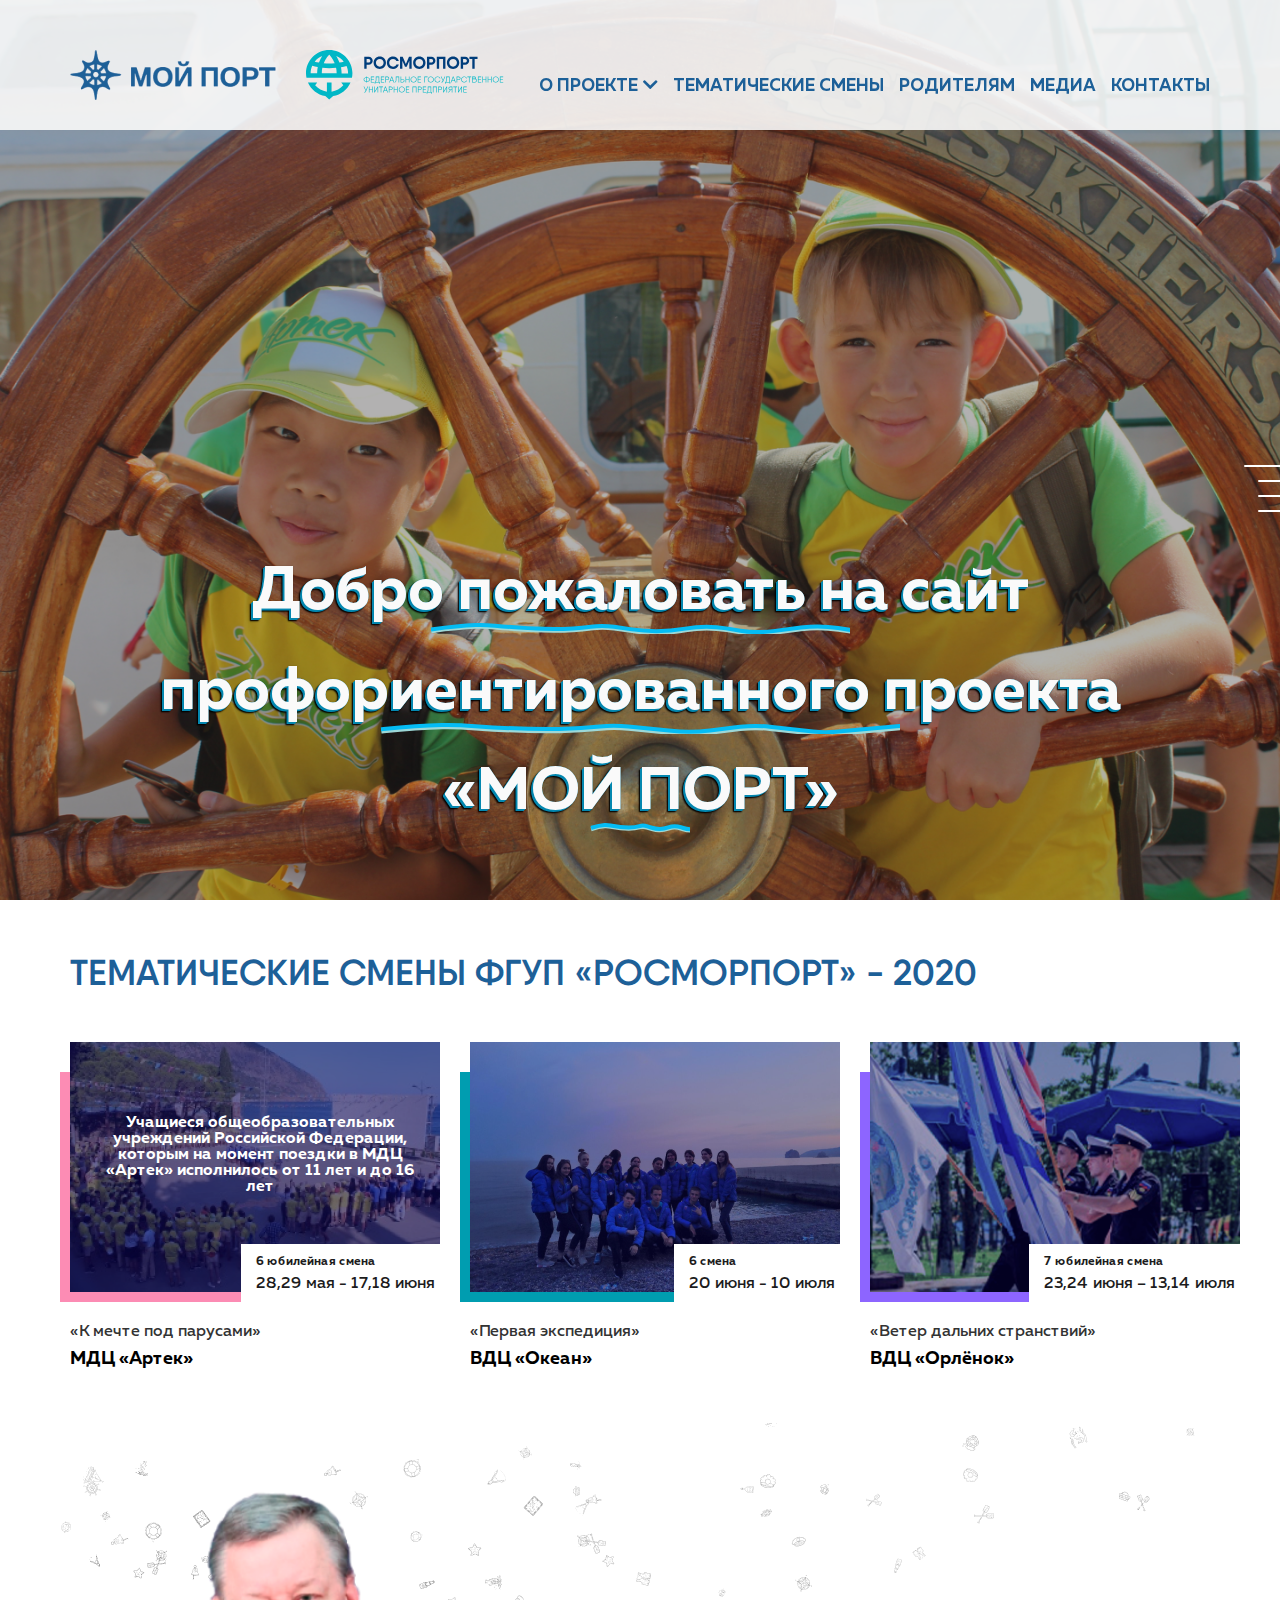
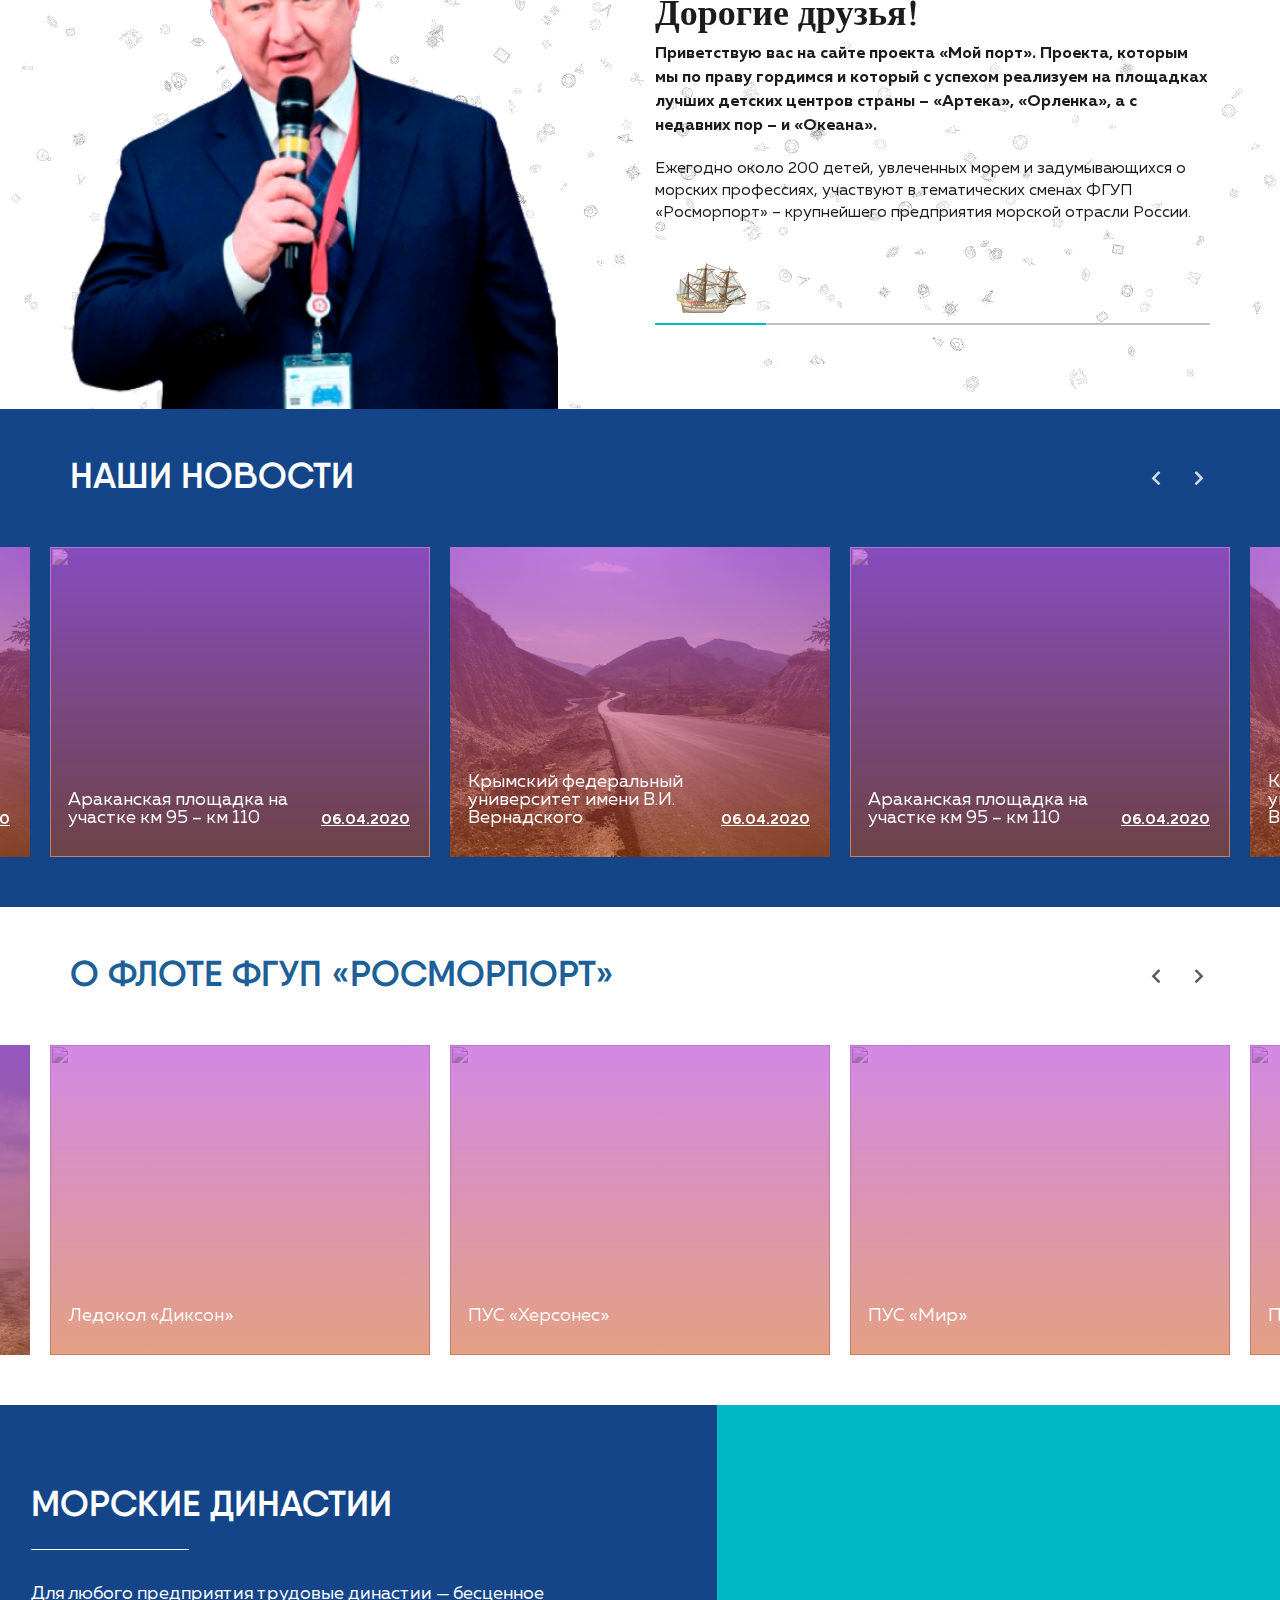
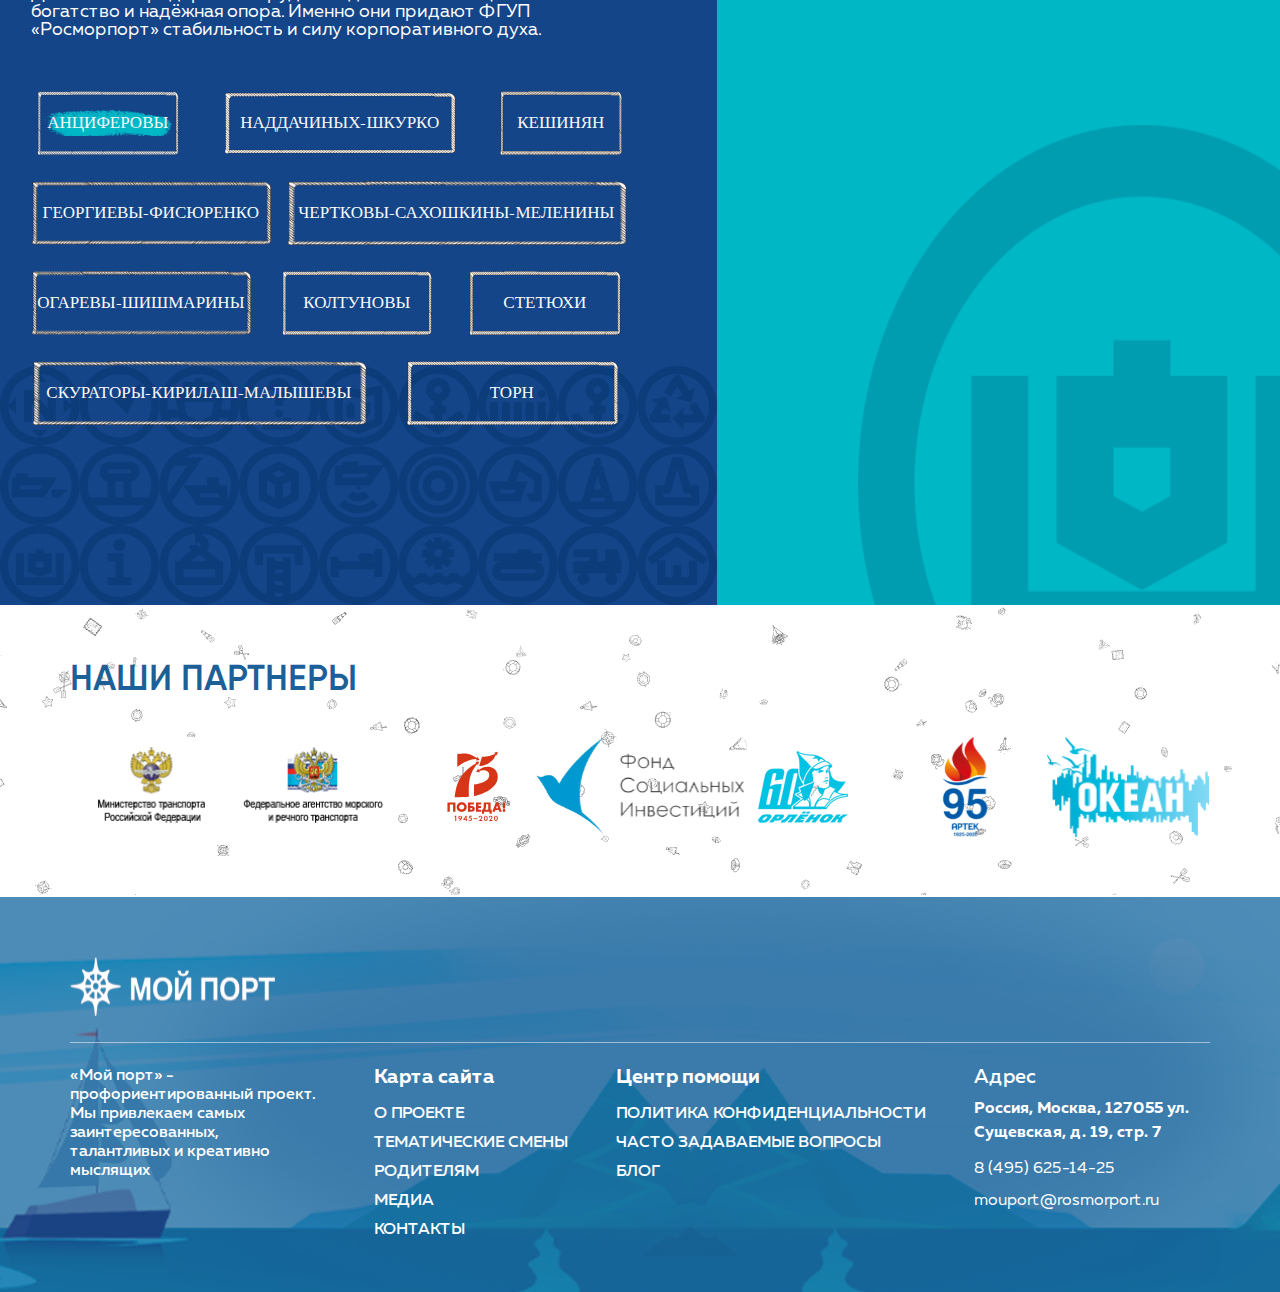
==== commit 4d730b83: "three page" ====
--- a/index.html
+++ b/index.html
@@ -33,7 +33,18 @@
                 </button>
                 <div class="header__mobile__nav">
                   <ul>
-                    <li><a href="#">О проекте</a></li>
+                    <li>
+                      <a class="drop_item-mob" href="#"
+                        >О проекте <i class="fas fa-chevron-down"></i>
+                      </a>
+                      <div class="drop_downmenu-mob">
+                        <ul>
+                          <li><a href="">Подменю 1</a></li>
+                          <li><a href="">Подменю 2</a></li>
+                          <li><a href="">Подменю 3</a></li>
+                        </ul>
+                      </div>
+                    </li>
                     <li><a href="#">Тематические смены</a></li>
                     <li><a href="#">Родителям</a></li>
                     <li><a href="#">Медиа</a></li>
@@ -43,7 +54,16 @@
               </div>
               <div class="header__desktop">
                 <ul>
-                  <li><a href="#">О проекте</a></li>
+                  <li class="dropdown_item-desk">
+                    <a href="#">О проекте<i class="fas fa-chevron-down"></i></a>
+                    <div class="drop_downmenu-desk">
+                      <ul>
+                        <li><a href="">Подменю 1</a></li>
+                        <li><a href="">Подменю 2</a></li>
+                        <li><a href="">Подменю 3</a></li>
+                      </ul>
+                    </div>
+                  </li>
                   <li><a href="#">Тематические смены</a></li>
                   <li><a href="#">Родителям</a></li>
                   <li><a href="#">Медиа</a></li>
--- a/css/style.css
+++ b/css/style.css
@@ -734,6 +734,166 @@
   color: white;
 }
 
+.header-other {
+  width: 100%;
+  position: absolute;
+  background-color: transparent;
+  z-index: 2;
+}
+
+.header-other .header__mobile__btn span {
+  background-color: white;
+}
+
+.header-other .header__mobile__btn.active span {
+  background-color: black;
+}
+
+.header-other .header__mobile__btn.active span:nth-child(2) {
+  background-color: transparent;
+}
+
+.header-other .header__content .header__desktop ul li a {
+  color: white;
+}
+
+.drop_item-mob {
+  position: relative;
+  -webkit-transition: all 0.3s ease;
+  transition: all 0.3s ease;
+}
+
+.drop_item-mob i {
+  position: absolute;
+  font-size: 20px;
+  right: -25px;
+  -webkit-transform: rotate(0deg);
+          transform: rotate(0deg);
+}
+
+.drop_item-mob.active {
+  -webkit-transition: all 0.3s ease;
+  transition: all 0.3s ease;
+}
+
+.drop_item-mob.active i {
+  -webkit-transform: rotate(180deg);
+          transform: rotate(180deg);
+}
+
+@-webkit-keyframes fadein {
+  0% {
+    opacity: 0;
+  }
+  100% {
+    opacity: 1;
+  }
+}
+
+@keyframes fadein {
+  0% {
+    opacity: 0;
+  }
+  100% {
+    opacity: 1;
+  }
+}
+
+.drop_downmenu-mob {
+  display: none;
+}
+
+.drop_downmenu-mob ul {
+  -webkit-animation: 1s ease 0s normal forwards 1 fadein;
+          animation: 1s ease 0s normal forwards 1 fadein;
+  margin-top: 20px;
+  margin-left: 20px;
+}
+
+.drop_downmenu-mob ul li {
+  margin-top: 10px;
+}
+
+.drop_downmenu-mob ul li a {
+  font-size: 13px;
+}
+
+.drop_downmenu-mob.active {
+  display: block;
+}
+
+.drop_downmenu-desk {
+  -webkit-animation: 1s ease 0s normal forwards 1 fadein;
+          animation: 1s ease 0s normal forwards 1 fadein;
+  position: absolute;
+  display: none;
+  padding: 20px 10px;
+  width: 140px;
+  border-radius: 5px;
+  background-color: white;
+  -webkit-box-shadow: 0px -1px 14px 0px rgba(0, 0, 0, 0.75);
+  box-shadow: 0px -1px 14px 0px rgba(0, 0, 0, 0.75);
+}
+
+.drop_downmenu-desk ul {
+  display: -webkit-box;
+  display: -ms-flexbox;
+  display: flex;
+  -webkit-box-orient: vertical;
+  -webkit-box-direction: normal;
+      -ms-flex-direction: column;
+          flex-direction: column;
+  -webkit-box-pack: center;
+      -ms-flex-pack: center;
+          justify-content: center;
+}
+
+.drop_downmenu-desk ul li {
+  margin-left: 10px;
+  margin-top: 10px;
+}
+
+.drop_downmenu-desk ul li a {
+  font-size: 15px;
+}
+
+.drop_downmenu-desk ul li:hover:before {
+  display: none;
+}
+
+.drop_downmenu-desk ul li:hover a {
+  color: #1d6098;
+}
+
+.drop_downmenu-desk.active {
+  display: block;
+}
+
+.dropdown_item-desk a i {
+  margin-left: 5px;
+}
+
+.dropdown_item-desk:hover .drop_downmenu-desk ul li a {
+  color: #1d6098 !important;
+}
+
+.dropdown_item-desk.active:before {
+  display: block;
+}
+
+.dropdown_item-desk.active a {
+  color: white;
+}
+
+.dropdown_item-desk.active a i {
+  -webkit-transform: rotate(180deg);
+          transform: rotate(180deg);
+}
+
+.dropdown_item-desk.active .drop_downmenu-desk ul li a {
+  color: #1d6098 !important;
+}
+
 .main {
   position: relative;
 }
@@ -2177,9 +2337,15 @@
 }
 
 .dynasty__desk {
-  display: -webkit-box;
-  display: -ms-flexbox;
-  display: flex;
+  display: none;
+}
+
+@media (min-width: 992px) {
+  .dynasty__desk {
+    display: -webkit-box;
+    display: -ms-flexbox;
+    display: flex;
+  }
 }
 
 .dynasty__desk .left__content {
@@ -2570,6 +2736,830 @@
   }
 }
 
+.about-main {
+  background: url(../img/about-main/bg.png);
+  background-size: cover;
+  background-position: 35% 50%;
+}
+
+@media (min-width: 768px) {
+  .about-main {
+    height: 400px;
+    background-position: 50% 100%;
+  }
+}
+
+@media (min-width: 992px) {
+  .about-main {
+    height: 420px;
+  }
+}
+
+.about-main__content {
+  margin-top: 150px;
+  margin-bottom: 50px;
+  display: -webkit-box;
+  display: -ms-flexbox;
+  display: flex;
+  -webkit-box-pack: center;
+      -ms-flex-pack: center;
+          justify-content: center;
+}
+
+@media (min-width: 768px) {
+  .about-main__content {
+    margin-top: 230px;
+  }
+}
+
+.about-main__content h1 {
+  font-family: "Qanelas-SemiBold";
+  font-size: 32px;
+  line-height: 45px;
+  text-transform: uppercase;
+  color: #ffffff;
+  font-weight: bold;
+  text-align: center;
+}
+
+@media (min-width: 768px) {
+  .about-main__content h1 {
+    font-size: 36px;
+  }
+}
+
+.friends-about {
+  margin-top: 0px;
+}
+
+.result {
+  background-color: #003d7b;
+  padding: 50px 0px;
+}
+
+@media (min-width: 992px) {
+  .result {
+    padding: 114px 0px 88px 0px;
+  }
+}
+
+.result__content {
+  display: -webkit-box;
+  display: -ms-flexbox;
+  display: flex;
+  -webkit-box-align: center;
+      -ms-flex-align: center;
+          align-items: center;
+  -webkit-box-orient: vertical;
+  -webkit-box-direction: normal;
+      -ms-flex-direction: column;
+          flex-direction: column;
+  margin: 20px auto;
+  width: 80%;
+}
+
+@media (min-width: 576px) {
+  .result__content {
+    width: 100%;
+  }
+}
+
+.result__content span {
+  font-family: "MullerBold";
+  font-weight: 900;
+  font-size: 70px;
+  line-height: 70px;
+  text-align: center;
+  color: #f8f7f2;
+}
+
+.result__content p {
+  font-family: "Lato-Regular";
+  font-size: 16px;
+  line-height: 19px;
+  text-align: center;
+  color: #ffffff;
+}
+
+@media (min-width: 768px) {
+  .result__content p {
+    width: 100%;
+    margin-top: 10px;
+  }
+}
+
+@media (min-width: 1200px) {
+  .result__content p {
+    margin-top: 15px;
+  }
+}
+
+.info_about {
+  margin-top: 20px;
+  margin-bottom: 70px;
+}
+
+.info_about__item {
+  margin-top: 50px;
+}
+
+.info_about__item img {
+  width: 100%;
+}
+
+.info_about__item .text {
+  padding: 20px;
+  -webkit-box-shadow: 0px 2px 4px rgba(0, 0, 0, 0.158244);
+          box-shadow: 0px 2px 4px rgba(0, 0, 0, 0.158244);
+}
+
+@media (min-width: 1200px) {
+  .info_about__item .text {
+    padding: 20px 0px 30px 0px;
+  }
+}
+
+.info_about__item .text span {
+  font-family: "MullerMedium";
+  font-size: 24px;
+  line-height: 24px;
+  color: #1c1c1c;
+}
+
+@media (min-width: 1200px) {
+  .info_about__item .text span {
+    padding-left: 40px;
+  }
+}
+
+.info_about__item .text p {
+  margin-top: 18px;
+  font-family: "Lato-Regular";
+  font-size: 16px;
+  line-height: 19px;
+  color: #333333;
+}
+
+@media (min-width: 768px) {
+  .info_about__item .text p {
+    height: 170px;
+  }
+}
+
+@media (min-width: 992px) {
+  .info_about__item .text p {
+    height: 140px;
+    width: 100%;
+    padding-left: 0px;
+  }
+}
+
+@media (min-width: 1200px) {
+  .info_about__item .text p {
+    width: 448px;
+    padding-left: 40px;
+  }
+}
+
+.info_about__item .text a {
+  font-family: "MullerMedium";
+  font-size: 18px;
+  line-height: 18px;
+  color: #1c1c1c;
+  background-color: #f8f7f2;
+  width: 100%;
+  height: 65px;
+  display: -webkit-box;
+  display: -ms-flexbox;
+  display: flex;
+  -webkit-box-pack: center;
+      -ms-flex-pack: center;
+          justify-content: center;
+  -webkit-box-align: center;
+      -ms-flex-align: center;
+          align-items: center;
+  margin-top: 30px;
+}
+
+@media (min-width: 1200px) {
+  .info_about__item .text a {
+    height: 75px;
+    width: 468px;
+    margin: 0 auto;
+    margin-top: 30px;
+  }
+}
+
+.info_about__item .text a i {
+  font-size: 16px;
+  margin-left: 15px;
+  -webkit-transform: translateY(-1px);
+          transform: translateY(-1px);
+}
+
+.reviews {
+  position: relative;
+}
+
+@media (min-width: 1200px) {
+  .reviews {
+    margin-top: 100px;
+  }
+}
+
+.reviews__for {
+  height: 600px;
+  position: relative;
+}
+
+@media (min-width: 768px) {
+  .reviews__for {
+    height: 350px;
+  }
+}
+
+@media (min-width: 992px) {
+  .reviews__for {
+    height: 500px;
+  }
+}
+
+@media (min-width: 1200px) {
+  .reviews__for {
+    height: auto;
+  }
+}
+
+.reviews__for_content .item {
+  display: -webkit-box;
+  display: -ms-flexbox;
+  display: flex;
+  -webkit-box-orient: vertical;
+  -webkit-box-direction: normal;
+      -ms-flex-direction: column;
+          flex-direction: column;
+}
+
+@media (min-width: 768px) {
+  .reviews__for_content .item {
+    -webkit-box-orient: horizontal;
+    -webkit-box-direction: normal;
+        -ms-flex-direction: row;
+            flex-direction: row;
+  }
+}
+
+.reviews__for_content .item .text {
+  background-color: #f8f7f2;
+  padding: 20px 20px 60px 20px;
+}
+
+@media (min-width: 425px) {
+  .reviews__for_content .item .text {
+    padding: 20px 20px 75px 20px;
+  }
+}
+
+@media (min-width: 992px) {
+  .reviews__for_content .item .text {
+    padding: 100px 20px 60px 20px;
+  }
+}
+
+@media (min-width: 1200px) {
+  .reviews__for_content .item .text {
+    width: 60%;
+  }
+}
+
+.reviews__for_content .item .text h4 {
+  font-size: 20px;
+  line-height: 20px;
+  color: #1c1c1c;
+}
+
+@media (min-width: 1200px) {
+  .reviews__for_content .item .text .private {
+    margin-top: 16px;
+  }
+}
+
+.reviews__for_content .item .text .private span {
+  font-family: "MullerMedium";
+  font-size: 16px;
+  line-height: 16px;
+  color: #333333;
+}
+
+.reviews__for_content .item .text .private span:last-child {
+  margin-left: 20px;
+}
+
+.reviews__for_content .item .text p {
+  font-family: "Qanelas-SemiBold";
+  font-weight: normal;
+  font-size: 16px;
+  line-height: 19px;
+  color: #000000;
+  margin-top: 20px;
+}
+
+@media (min-width: 1200px) {
+  .reviews__for_content .item .text p {
+    width: 550px;
+    margin-top: 30px;
+  }
+}
+
+.reviews__for_content .item .img {
+  width: 100%;
+  height: 358px;
+}
+
+@media (min-width: 425px) {
+  .reviews__for_content .item .img {
+    height: 450px;
+  }
+}
+
+@media (min-width: 664px) {
+  .reviews__for_content .item .img {
+    height: 550px;
+  }
+}
+
+@media (min-width: 768px) {
+  .reviews__for_content .item .img {
+    height: 350px;
+  }
+}
+
+@media (min-width: 992px) {
+  .reviews__for_content .item .img {
+    height: 500px;
+  }
+}
+
+@media (min-width: 1200px) {
+  .reviews__for_content .item .img {
+    width: 40%;
+    height: auto;
+  }
+}
+
+.reviews__for_content .item .img img {
+  height: 100%;
+  width: 100%;
+}
+
+@media (min-width: 768px) {
+  .reviews__for_content .item .img img {
+    width: auto;
+  }
+}
+
+@media (min-width: 1200px) {
+  .reviews__for_content .item .img img {
+    width: 100%;
+  }
+}
+
+.reviews__nav {
+  display: none;
+}
+
+.reviews__nav .item img {
+  width: 100%;
+  height: 352px;
+}
+
+@media (min-width: 768px) {
+  .reviews__nav {
+    display: block;
+  }
+}
+
+@media (min-width: 1200px) {
+  .reviews__nav {
+    -webkit-transform: translateY(-7px);
+            transform: translateY(-7px);
+  }
+}
+
+.reviews__btns-mobile {
+  display: -webkit-box;
+  display: -ms-flexbox;
+  display: flex;
+  position: absolute;
+  bottom: -20px;
+  z-index: 99;
+  left: 20px;
+}
+
+@media (min-width: 380px) {
+  .reviews__btns-mobile {
+    bottom: -10px;
+  }
+}
+
+@media (min-width: 425px) {
+  .reviews__btns-mobile {
+    bottom: -80px;
+  }
+}
+
+@media (min-width: 525px) {
+  .reviews__btns-mobile {
+    bottom: -60px;
+  }
+}
+
+@media (min-width: 664px) {
+  .reviews__btns-mobile {
+    bottom: -140px;
+  }
+}
+
+@media (min-width: 768px) {
+  .reviews__btns-mobile {
+    bottom: 30px;
+    left: 380px;
+  }
+}
+
+@media (min-width: 992px) {
+  .reviews__btns-mobile {
+    left: 520px;
+    bottom: 50px;
+  }
+}
+
+@media (min-width: 1200px) {
+  .reviews__btns-mobile {
+    left: 42%;
+  }
+}
+
+.review__btn-next {
+  width: 56px;
+  height: 14px;
+}
+
+.review__btn-next button {
+  width: 100%;
+  height: 100%;
+  background-color: transparent;
+  border: none;
+}
+
+.review__btn-next button img {
+  width: 100%;
+  height: 100%;
+}
+
+.review__btn-next button:first-child {
+  display: block;
+}
+
+.review__btn-next button:last-child {
+  display: none;
+}
+
+.review__btn-next:hover button:first-child {
+  display: none;
+}
+
+.review__btn-next:hover button:last-child {
+  display: block;
+}
+
+.review__btn-prev {
+  width: 56px;
+  height: 14px;
+}
+
+.review__btn-prev button {
+  width: 100%;
+  height: 100%;
+  background-color: transparent;
+  border: none;
+}
+
+.review__btn-prev button img {
+  width: 100%;
+  height: 100%;
+}
+
+.review__btn-prev button:first-child {
+  display: block;
+}
+
+.review__btn-prev button:last-child {
+  display: none;
+}
+
+.review__btn-prev:hover button:first-child {
+  display: none;
+}
+
+.review__btn-prev:hover button:last-child {
+  display: block;
+}
+
+.fond {
+  background-color: #003d7b;
+  padding-bottom: 30px;
+  margin-top: 45px;
+}
+
+@media (min-width: 380px) {
+  .fond {
+    margin-top: 27px;
+  }
+}
+
+@media (min-width: 425px) {
+  .fond {
+    margin-top: 114px;
+  }
+}
+
+@media (min-width: 532px) {
+  .fond {
+    margin-top: 96px;
+  }
+}
+
+@media (min-width: 664px) {
+  .fond {
+    margin-top: 176px;
+  }
+}
+
+@media (min-width: 768px) {
+  .fond {
+    padding-bottom: 50px;
+    margin-top: 0px;
+  }
+}
+
+@media (min-width: 992px) {
+  .fond {
+    padding-bottom: 75px;
+  }
+}
+
+@media (min-width: 1200px) {
+  .fond {
+    padding-bottom: 100px;
+    margin-top: -10px;
+  }
+}
+
+.fond h3 {
+  color: #f8f7f2;
+  margin-top: 30px;
+}
+
+@media (min-width: 768px) {
+  .fond h3 {
+    margin-top: 50px;
+  }
+}
+
+@media (min-width: 992px) {
+  .fond h3 {
+    margin-top: 75px;
+  }
+}
+
+@media (min-width: 1200px) {
+  .fond h3 {
+    margin-top: 100px;
+  }
+}
+
+.fond__item {
+  display: -webkit-box;
+  display: -ms-flexbox;
+  display: flex;
+  -webkit-box-orient: vertical;
+  -webkit-box-direction: normal;
+      -ms-flex-direction: column;
+          flex-direction: column;
+}
+
+@media (min-width: 768px) {
+  .fond__item {
+    margin-top: 20px;
+  }
+}
+
+@media (min-width: 992px) {
+  .fond__item {
+    margin-top: 42px;
+  }
+}
+
+.fond__item p {
+  font-family: "Lato-Regular";
+  font-size: 16px;
+  line-height: 19px;
+  color: #ffffff;
+  margin-top: 10px;
+}
+
+@media (min-width: 992px) {
+  .fond__item p {
+    width: 350px;
+  }
+}
+
+@-webkit-keyframes opacitybulger {
+  0% {
+    opacity: 0;
+  }
+  100% {
+    opacity: 1;
+  }
+}
+
+@keyframes opacitybulger {
+  0% {
+    opacity: 0;
+  }
+  100% {
+    opacity: 1;
+  }
+}
+
+.about-main__content-title {
+  display: none;
+}
+
+.about-main__content-title.active {
+  -webkit-animation: opacitybulger 0.5s;
+          animation: opacitybulger 0.5s;
+  -webkit-animation-timing-function: ease;
+          animation-timing-function: ease;
+  display: block;
+}
+
+.centre {
+  display: block;
+}
+
+@media (min-width: 992px) {
+  .centre {
+    display: -webkit-box;
+    display: -ms-flexbox;
+    display: flex;
+  }
+}
+
+.centre__list {
+  background-color: #00b7c6;
+  padding: 20px 20px;
+  -webkit-box-sizing: border-box;
+          box-sizing: border-box;
+}
+
+@media (min-width: 576px) {
+  .centre__list {
+    padding: 40px 20px;
+  }
+}
+
+@media (min-width: 992px) {
+  .centre__list {
+    width: 33%;
+    display: -webkit-box;
+    display: -ms-flexbox;
+    display: flex;
+    -webkit-box-pack: end;
+        -ms-flex-pack: end;
+            justify-content: flex-end;
+  }
+}
+
+.centre__list ul {
+  margin-right: 0px;
+}
+
+@media (min-width: 992px) {
+  .centre__list ul {
+    margin-right: 20px;
+    margin-top: 30px;
+  }
+}
+
+.centre__list ul li {
+  margin-top: 10px;
+}
+
+@media (min-width: 576px) {
+  .centre__list ul li {
+    margin-top: 20px;
+  }
+}
+
+.centre__list ul li a {
+  position: relative;
+  font-weight: 500;
+  font-family: "Qanelas-SemiBold";
+  font-size: 14px;
+  line-height: 17px;
+  text-transform: uppercase;
+  color: #ffffff;
+}
+
+.centre__list ul li a:after {
+  content: "";
+  position: absolute;
+  top: 0;
+  right: -28px;
+  background-image: url(../img/centre/ship.png);
+  background-size: 100% 100%;
+  width: 22px;
+  height: 15px;
+  display: none;
+}
+
+.centre__list ul li a.active:after {
+  display: block;
+}
+
+@media (min-width: 992px) {
+  .centre__info {
+    width: 67%;
+  }
+}
+
+.centre__info .content {
+  padding: 0px 20px;
+  margin: 30px 0px;
+  display: none;
+}
+
+@media (min-width: 1200px) {
+  .centre__info .content {
+    width: 804px;
+    padding: 40px 0px 50px 32px;
+    margin: 0px;
+  }
+}
+
+.centre__info .content.active {
+  display: block;
+  -webkit-animation: opacitybulger 0.5s;
+          animation: opacitybulger 0.5s;
+  -webkit-animation-timing-function: ease;
+          animation-timing-function: ease;
+}
+
+.centre__info .content h2 {
+  font-weight: 500;
+  font-family: "Qanelas-SemiBold";
+  font-size: 34px;
+  line-height: 41px;
+  text-transform: uppercase;
+  color: #000000;
+}
+
+.centre__info .content span {
+  font-family: "MullerRegular";
+  font-size: 18px;
+  line-height: 24px;
+  color: #000000;
+  font-weight: 600;
+  margin-top: 0px;
+}
+
+@media (min-width: 1200px) {
+  .centre__info .content span {
+    margin-top: 24px;
+    margin-bottom: 15px;
+    display: block;
+  }
+}
+
+.centre__info .content p {
+  font-family: "MullerRegular";
+  font-size: 18px;
+  line-height: 24px;
+  color: #000000;
+  font-weight: 300;
+  margin-top: 10px;
+}
+
+.centre__info .content .img {
+  margin-top: 35px;
+}
+
+.centre__info .content .img img {
+  width: 100%;
+}
+
 .footer {
   background-image: url(../img/footer/bg.png);
   background-size: cover;
@@ -2580,7 +3570,7 @@
 
 @media (min-width: 992px) {
   .footer {
-    padding-bottom: 10px;
+    padding-bottom: 50px;
   }
 }
 
@@ -2641,7 +3631,7 @@
 
 @media (min-width: 992px) {
   .footer__content .map {
-    margin-top: 17px;
+    margin-top: 0px;
   }
 }
 
@@ -2669,6 +3659,7 @@
     -webkit-box-direction: normal;
         -ms-flex-direction: column;
             flex-direction: column;
+    margin-top: 10px;
   }
 }
 
@@ -2703,7 +3694,7 @@
 
 @media (min-width: 992px) {
   .footer__content .help {
-    margin-top: 17px;
+    margin-top: 0px;
   }
 }
 
@@ -2731,6 +3722,7 @@
     -webkit-box-direction: normal;
         -ms-flex-direction: column;
             flex-direction: column;
+    margin-top: 10px;
   }
 }
 
@@ -2765,7 +3757,7 @@
 
 @media (min-width: 992px) {
   .footer__content .address {
-    margin-top: 17px;
+    margin-top: 0px;
   }
 }
 
@@ -2802,7 +3794,7 @@
     -webkit-box-direction: normal;
         -ms-flex-direction: column;
             flex-direction: column;
-    margin-top: 20px;
+    margin-top: 10px;
   }
 }
 
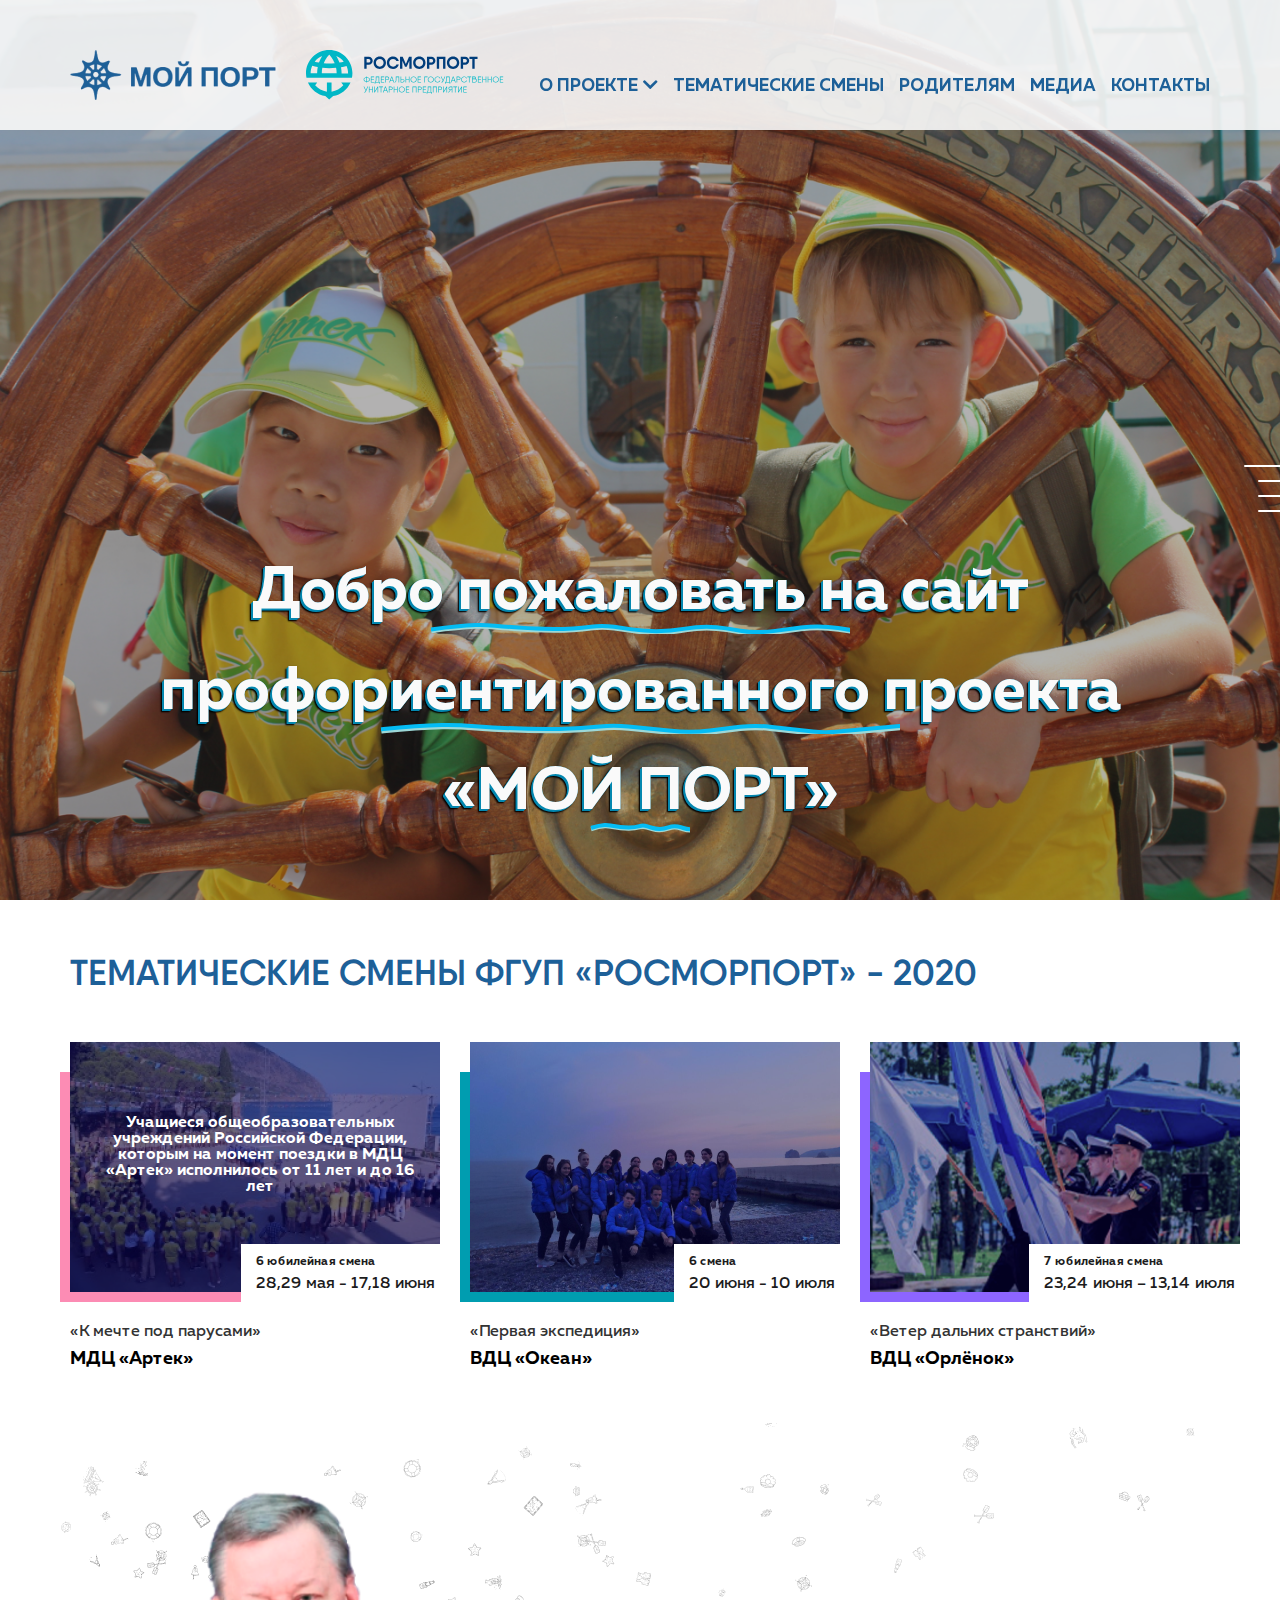
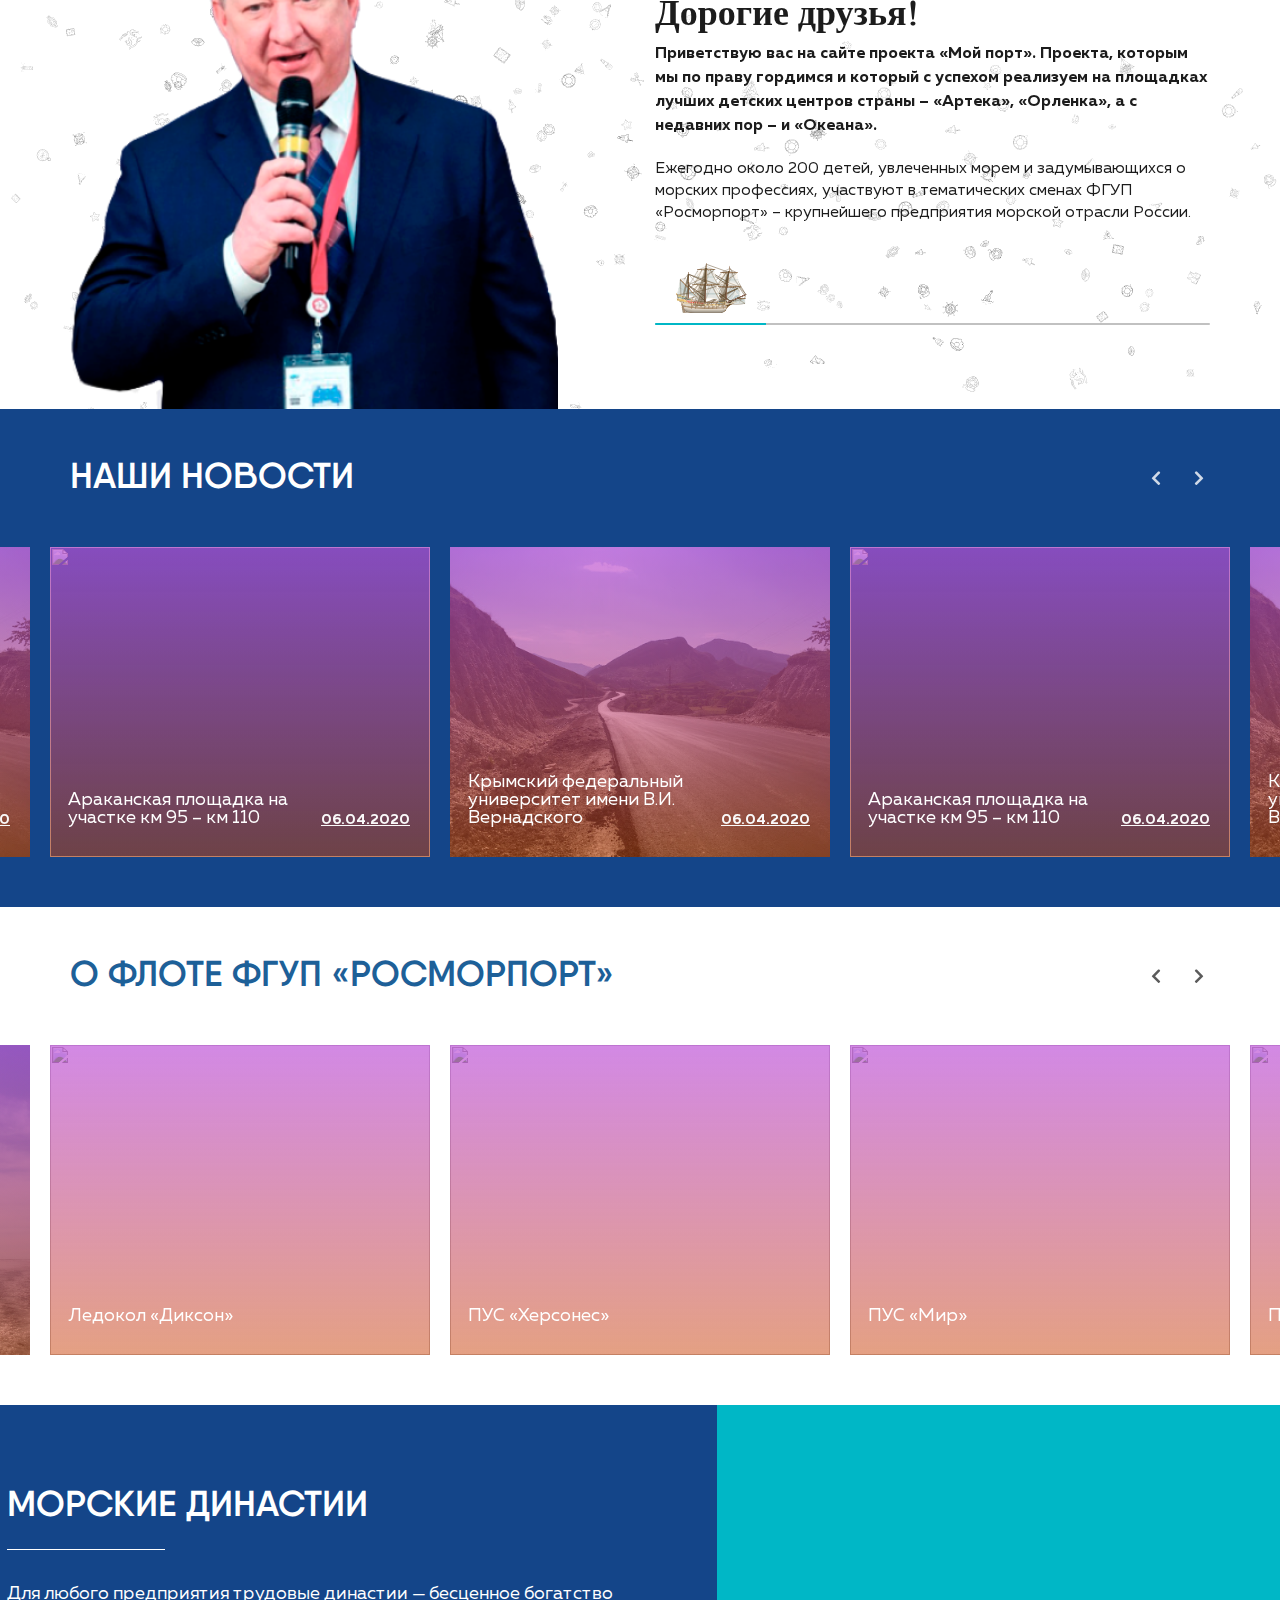
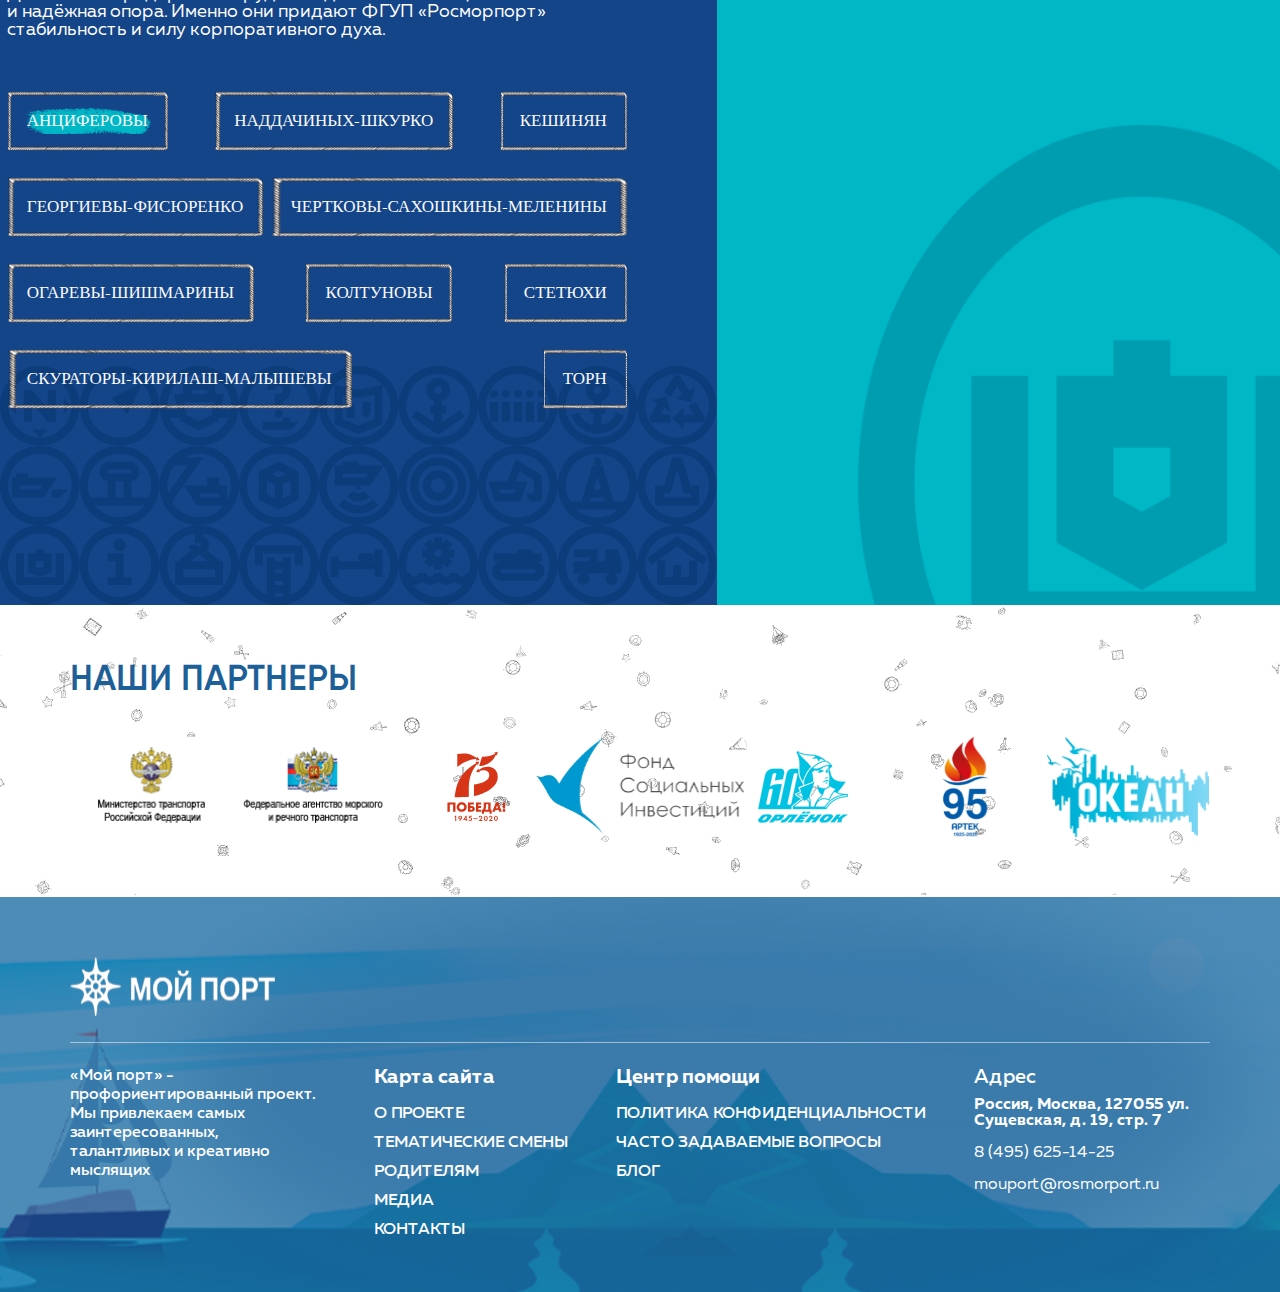
==== commit 85146dbc: "parents" ====
--- a/index.html
+++ b/index.html
@@ -520,90 +520,80 @@
                 <div
                   data-toggle="modal"
                   data-target="#family_one"
-                  class="name__item family_one"
+                  class="name__item"
                 >
-                  <img src="img/dynasty/left_content/button/5.svg" alt="" />
                   <span>Анциферовы</span>
                 </div>
 
                 <div
                   data-toggle="modal"
                   data-target="#family_two"
-                  class="name__item family_two"
+                  class="name__item"
                 >
-                  <img src="img/dynasty/left_content/button/5.svg" alt="" />
                   <span>Наддачиных-Шкурко</span>
                 </div>
 
                 <div
                   data-toggle="modal"
                   data-target="#family_three"
-                  class="name__item family_three"
+                  class="name__item"
                 >
-                  <img src="img/dynasty/left_content/button/5.svg" alt="" />
                   <span>Кешинян</span>
                 </div>
 
                 <div
                   data-toggle="modal"
                   data-target="#family_four"
-                  class="name__item family_four"
+                  class="name__item"
                 >
-                  <img src="img/dynasty/left_content/button/5.svg" alt="" />
                   <span>Георгиевы-Фисюренко</span>
                 </div>
 
                 <div
                   data-toggle="modal"
                   data-target="#family_five"
-                  class="name__item family_five"
+                  class="name__item"
                 >
-                  <img src="img/dynasty/left_content/button/5.svg" alt="" />
                   <span>Чертковы-Сахошкины-Меленины</span>
                 </div>
 
                 <div
                   data-toggle="modal"
                   data-target="#family_six"
-                  class="name__item family_six"
+                  class="name__item"
                 >
-                  <img src="img/dynasty/left_content/button/5.svg" alt="" />
                   <span>Огаревы-Шишмарины</span>
                 </div>
 
                 <div
                   data-toggle="modal"
                   data-target="#family_seven"
-                  class="name__item family_seven"
+                  class="name__item"
                 >
-                  <img src="img/dynasty/left_content/button/5.svg" alt="" />
                   <span>Колтуновы</span>
                 </div>
 
                 <div
                   data-toggle="modal"
                   data-target="#family_eight"
-                  class="name__item family_eight"
+                  class="name__item"
                 >
-                  <img src="img/dynasty/left_content/button/5.svg" alt="" />
                   <span>Стетюхи</span>
                 </div>
 
                 <div
                   data-toggle="modal"
                   data-target="#family_nine"
-                  class="name__item family_nine"
+                  class="name__item"
                 >
-                  <img src="img/dynasty/left_content/button/5.svg" alt="" />
                   <span>Скураторы-Кирилаш-Малышевы</span>
                 </div>
 
                 <div
                   data-toggle="modal"
                   data-target="#family_ten"
-                  class="name__item family_ten"
+                  class="name__item"
                 >
-                  <img src="img/dynasty/left_content/button/5.svg" alt="" />
                   <span>Торн</span>
                 </div>
               </div>
@@ -623,77 +613,43 @@
             силу корпоративного духа.
           </p>
           <div class="name">
-            <div
-              class="name__family name__family-ancifer active"
-              data-target="ancifer"
-            >
-              <img src="img/dynasty/left_content/button/1.svg" alt="" />
+            <div class="name__family" data-target="ancifer">
               <span>Анциферовы</span>
             </div>
 
-            <div class="name__family name__family-nedach" data-target="nedach">
-              <img src="img/dynasty/left_content/button/2.svg" alt="" />
+            <div class="name__family" data-target="nedach">
               <span>Наддачиных-Шкурко</span>
             </div>
 
-            <div
-              class="name__family name__family-keshinyan"
-              data-target="keshinyan"
-            >
-              <img src="img/dynasty/left_content/button/3.svg" alt="" />
+            <div class="name__family active" data-target="keshinyan">
               <span>Кешинян</span>
             </div>
 
-            <div
-              class="name__family name__family-georgievi"
-              data-target="georgievi"
-            >
-              <img src="img/dynasty/left_content/button/4.png" alt="" />
+            <div class="name__family" data-target="georgievi">
               <span>Георгиевы-Фисюренко</span>
             </div>
 
-            <div
-              class="name__family name__family-chertkovi"
-              data-target="chertkovi"
-            >
-              <img src="img/dynasty/left_content/button/5.png" alt="" />
+            <div class="name__family" data-target="chertkovi">
               <span>Чертковы-Сахошкины-Меленины</span>
             </div>
 
-            <div
-              class="name__family name__family-ogarevi"
-              data-target="ogarevi"
-            >
-              <img src="img/dynasty/left_content/button/6.png" alt="" />
+            <div class="name__family" data-target="ogarevi">
               <span>Огаревы-Шишмарины</span>
             </div>
 
-            <div
-              class="name__family name__family-koltunovi"
-              data-target="koltunovi"
-            >
-              <img src="img/dynasty/left_content/button/7.svg" alt="" />
+            <div class="name__family" data-target="koltunovi">
               <span>Колтуновы</span>
             </div>
 
-            <div
-              class="name__family name__family-stetyuhi"
-              data-target="stetyuhi"
-            >
-              <img src="img/dynasty/left_content/button/8.svg" alt="" />
+            <div class="name__family" data-target="stetyuhi">
               <span>Стетюхи</span>
             </div>
 
-            <div
-              class="name__family name__family-skuratori"
-              data-target="skuratori"
-            >
-              <img src="img/dynasty/left_content/button/9.png" alt="" />
+            <div class="name__family" data-target="skuratori">
               <span>Скураторы-Кирилаш-Малышевы</span>
             </div>
 
-            <div class="name__family name__family-torn" data-target="torn">
-              <img src="img/dynasty/left_content/button/10.svg" alt="" />
+            <div class="name__family" data-target="torn">
               <span>Торн</span>
             </div>
           </div>
--- a/css/style.css
+++ b/css/style.css
@@ -325,6 +325,14 @@
 }
 
 @font-face {
+  font-family: "MullerUltraLight";
+  src: url("../fonts/MullerUltraLight.eot");
+  src: url("../fonts/MullerUltraLight.eot?#iefix") format("embedded-opentype"), url("../fonts/MullerUltraLight.woff2") format("woff2"), url("../fonts/MullerUltraLight.woff") format("woff"), url("../fonts/MullerUltraLight.ttf") format("truetype"), url("../fonts/MullerUltraLight.svg#MullerUltraLight") format("svg");
+  font-style: normal;
+  font-weight: normal;
+}
+
+@font-face {
   font-family: "MullerBold";
   src: url("../fonts/MullerBold.eot");
   src: url("../fonts/MullerBold.eot?#iefix") format("embedded-opentype"), url("../fonts/MullerBold.woff2") format("woff2"), url("../fonts/MullerBold.woff") format("woff"), url("../fonts/MullerBold.ttf") format("truetype"), url("../fonts/MullerBold.svg#MullerBold") format("svg");
@@ -800,7 +808,7 @@
 }
 
 .drop_downmenu-mob {
-  display: none;
+  display: block;
 }
 
 .drop_downmenu-mob ul {
@@ -1929,7 +1937,25 @@
 .dynasty__content .name__item {
   position: relative;
   cursor: pointer;
+  display: -webkit-box;
+  display: -ms-flexbox;
+  display: flex;
+  -webkit-box-pack: center;
+      -ms-flex-pack: center;
+          justify-content: center;
+  padding: 25px 5px;
   margin-top: 25px;
+}
+
+.dynasty__content .name__item:before {
+  content: "";
+  background: url(../img/dynasty/left_content/button/4.png);
+  position: absolute;
+  top: 0;
+  left: 0;
+  width: 100%;
+  height: 100%;
+  background-size: 100% 100%;
 }
 
 @media (min-width: 400px) {
@@ -1942,24 +1968,14 @@
   display: block;
 }
 
-.dynasty__content .name__item img {
-  width: 100%;
-}
-
 .dynasty__content .name__item span {
-  position: absolute;
-  display: block;
-  text-align: center;
-  top: 50%;
-  left: 50%;
-  -webkit-transform: translate(-50%, -50%);
-          transform: translate(-50%, -50%);
-  margin: 0 auto;
   font-family: "times-new-roman";
   font-size: 17px;
   line-height: 20px;
   text-transform: uppercase;
   color: #ffffff;
+  position: relative;
+  z-index: 1;
 }
 
 .dynasty__content .name__item span:before {
@@ -1978,38 +1994,6 @@
   display: none;
 }
 
-.family_two span {
-  width: 200px;
-}
-
-.family_four span {
-  width: 250px;
-}
-
-.family_five span {
-  width: 320px;
-}
-
-.family_five span:before {
-  width: 110% !important;
-}
-
-.family_six span {
-  width: 220px;
-}
-
-.family_nine span {
-  width: 320px;
-}
-
-.family_nine span:before {
-  width: 110% !important;
-}
-
-.family_ten span {
-  width: 70px;
-}
-
 .dynasty__slider {
   width: 300px;
 }
@@ -2365,7 +2349,7 @@
 
 @media (min-width: 1200px) {
   .dynasty__desk .left__content .item {
-    width: 596px;
+    width: 620px;
     margin-right: 90px;
   }
 }
@@ -2424,9 +2408,22 @@
   -webkit-box-align: center;
       -ms-flex-align: center;
           align-items: center;
-  height: 64px;
   cursor: pointer;
+  padding: 20px;
+  -webkit-box-sizing: border-box;
+          box-sizing: border-box;
   margin-top: 26px;
+}
+
+.dynasty__desk .left__content .item .name__family:after {
+  content: "";
+  position: absolute;
+  top: 0;
+  left: 0;
+  background: url(../img/dynasty/left_content/button/4.png);
+  width: 100%;
+  height: 100%;
+  background-size: 100% 100%;
 }
 
 .dynasty__desk .left__content .item .name__family:hover span::after {
@@ -2478,107 +2475,6 @@
   height: 130%;
   z-index: -1;
   display: none;
-}
-
-.dynasty__desk .left__content .item .name__family-ancifer {
-  margin-left: 0px;
-  width: 134px;
-}
-
-@media (min-width: 1200px) {
-  .dynasty__desk .left__content .item .name__family-ancifer {
-    width: 154px;
-  }
-}
-
-.dynasty__desk .left__content .item .name__family-nedach {
-  width: 262px;
-}
-
-@media (min-width: 1200px) {
-  .dynasty__desk .left__content .item .name__family-nedach {
-    width: 232px;
-  }
-}
-
-.dynasty__desk .left__content .item .name__family-keshinyan {
-  width: 122px;
-}
-
-@media (min-width: 1200px) {
-  .dynasty__desk .left__content .item .name__family-keshinyan {
-    width: 132px;
-  }
-}
-
-.dynasty__desk .left__content .item .name__family-georgievi {
-  width: 200px;
-}
-
-@media (min-width: 1200px) {
-  .dynasty__desk .left__content .item .name__family-georgievi {
-    width: 240px;
-  }
-}
-
-.dynasty__desk .left__content .item .name__family-chertkovi {
-  width: 290px;
-}
-
-@media (min-width: 1200px) {
-  .dynasty__desk .left__content .item .name__family-chertkovi {
-    width: 341px;
-  }
-}
-
-.dynasty__desk .left__content .item .name__family-ogarevi {
-  width: 200px;
-}
-
-@media (min-width: 1200px) {
-  .dynasty__desk .left__content .item .name__family-ogarevi {
-    width: 220px;
-  }
-}
-
-.dynasty__desk .left__content .item .name__family-koltunovi {
-  width: 140px;
-}
-
-@media (min-width: 1200px) {
-  .dynasty__desk .left__content .item .name__family-koltunovi {
-    width: 162px;
-  }
-}
-
-.dynasty__desk .left__content .item .name__family-stetyuhi {
-  width: 154px;
-}
-
-@media (min-width: 1200px) {
-  .dynasty__desk .left__content .item .name__family-stetyuhi {
-    width: 164px;
-  }
-}
-
-.dynasty__desk .left__content .item .name__family-skuratori {
-  width: 300px;
-}
-
-@media (min-width: 1200px) {
-  .dynasty__desk .left__content .item .name__family-skuratori {
-    width: 336px;
-  }
-}
-
-.dynasty__desk .left__content .item .name__family-torn {
-  width: 200px;
-}
-
-@media (min-width: 1200px) {
-  .dynasty__desk .left__content .item .name__family-torn {
-    width: 230px;
-  }
 }
 
 .dynasty__desk .right__content {
@@ -3394,7 +3290,7 @@
 }
 
 .about-main__content-title {
-  display: none;
+  display: block;
 }
 
 .about-main__content-title.active {
@@ -3498,7 +3394,7 @@
 .centre__info .content {
   padding: 0px 20px;
   margin: 30px 0px;
-  display: none;
+  display: block;
 }
 
 @media (min-width: 1200px) {
@@ -3520,10 +3416,16 @@
 .centre__info .content h2 {
   font-weight: 500;
   font-family: "Qanelas-SemiBold";
-  font-size: 34px;
+  font-size: 30px;
   line-height: 41px;
   text-transform: uppercase;
   color: #000000;
+}
+
+@media (min-width: 1200px) {
+  .centre__info .content h2 {
+    font-size: 34px;
+  }
 }
 
 .centre__info .content span {
@@ -3558,6 +3460,634 @@
 
 .centre__info .content .img img {
   width: 100%;
+}
+
+.shift {
+  display: block;
+}
+
+@media (min-width: 992px) {
+  .shift {
+    display: -webkit-box;
+    display: -ms-flexbox;
+    display: flex;
+  }
+}
+
+.shift__list {
+  background-color: #00b7c6;
+  padding: 20px 20px;
+  -webkit-box-sizing: border-box;
+          box-sizing: border-box;
+}
+
+@media (min-width: 576px) {
+  .shift__list {
+    padding: 40px 20px;
+  }
+}
+
+@media (min-width: 992px) {
+  .shift__list {
+    width: 33%;
+    display: -webkit-box;
+    display: -ms-flexbox;
+    display: flex;
+    -webkit-box-pack: end;
+        -ms-flex-pack: end;
+            justify-content: flex-end;
+  }
+}
+
+.shift__list ul {
+  margin-right: 0px;
+}
+
+@media (min-width: 992px) {
+  .shift__list ul {
+    margin-right: 20px;
+    margin-top: 30px;
+  }
+}
+
+.shift__list ul li {
+  margin-top: 10px;
+}
+
+@media (min-width: 576px) {
+  .shift__list ul li {
+    margin-top: 20px;
+  }
+}
+
+.shift__list ul li a {
+  position: relative;
+  font-weight: 500;
+  font-family: "Qanelas-SemiBold";
+  font-size: 14px;
+  line-height: 17px;
+  text-transform: uppercase;
+  color: #ffffff;
+}
+
+.shift__list ul li a:after {
+  content: "";
+  position: absolute;
+  top: 0;
+  right: -28px;
+  background-image: url(../img/centre/ship.png);
+  background-size: 100% 100%;
+  width: 22px;
+  height: 15px;
+  display: none;
+}
+
+.shift__list ul li a.active:after {
+  display: block;
+}
+
+@media (min-width: 992px) {
+  .shift__info {
+    width: 67%;
+  }
+}
+
+.shift__info .content {
+  padding: 0px 20px;
+  margin: 30px 0px;
+  display: block;
+}
+
+@media (min-width: 1200px) {
+  .shift__info .content {
+    width: 804px;
+    padding: 40px 0px 50px 32px;
+    margin: 0px;
+  }
+}
+
+@media (min-width: 1200px) {
+  .shift__info .content__comite {
+    width: 904px;
+  }
+}
+
+.shift__info .content.active {
+  display: block;
+  -webkit-animation: opacitybulger 0.5s;
+          animation: opacitybulger 0.5s;
+  -webkit-animation-timing-function: ease;
+          animation-timing-function: ease;
+}
+
+.shift__info .content h2 {
+  font-weight: 500;
+  font-family: "Qanelas-SemiBold";
+  font-size: 30px;
+  line-height: 41px;
+  text-transform: uppercase;
+  color: #000000;
+}
+
+@media (min-width: 1200px) {
+  .shift__info .content h2 {
+    font-size: 34px;
+  }
+}
+
+.shift__info .content span {
+  font-family: "MullerRegular";
+  font-size: 18px;
+  line-height: 18px;
+  color: #000000;
+  margin-top: 30px;
+  display: block;
+}
+
+.shift__info .content p {
+  font-family: "MullerUltraLight";
+  font-size: 18px;
+  line-height: 24px;
+  color: #000000;
+  margin-top: 10px;
+}
+
+.shift__info .content a {
+  font-family: "MullerRegular";
+  font-size: 18px;
+  line-height: 18px;
+  color: #000000;
+}
+
+.shift__info .content ul {
+  margin-top: 20px;
+}
+
+.shift__info .content ul li {
+  margin-top: 5px;
+}
+
+.shift__info .content ul li a {
+  font-family: "MullerRegular";
+  font-size: 18px;
+  line-height: 18px;
+  color: #1d6098;
+}
+
+.shift__info .content .term li {
+  font-family: "MullerUltraLight";
+  font-size: 18px;
+  line-height: 24px;
+  color: #000000;
+  position: relative;
+  padding-left: 14px;
+}
+
+.shift__info .content .term li:before {
+  content: "";
+  position: absolute;
+  top: 40%;
+  -webkit-transform: translateY(-50%);
+          transform: translateY(-50%);
+  left: 0;
+  width: 5px;
+  height: 5px;
+  border-radius: 50%;
+  background-color: #1d6098;
+}
+
+.shift__info .content .bold {
+  font-family: "MullerMedium";
+}
+
+.shift__info .content .blue {
+  font-family: "MullerMedium";
+  font-size: 18px;
+  line-height: 24px;
+  color: #1d6098;
+}
+
+.shift__info .content .blur {
+  font-family: "MullerRegular";
+  font-size: 18px;
+  line-height: 24px;
+  color: #b4b4b4;
+  margin-top: 34px;
+}
+
+.shift__info .content button {
+  font-family: "MullerBold";
+  font-size: 18px;
+  line-height: 18px;
+  color: #ffffff;
+  width: 100%;
+  height: 60px;
+  display: -webkit-box;
+  display: -ms-flexbox;
+  display: flex;
+  -webkit-box-pack: center;
+      -ms-flex-pack: center;
+          justify-content: center;
+  -webkit-box-align: center;
+      -ms-flex-align: center;
+          align-items: center;
+  border: none;
+  background-color: #1d6098;
+  margin-top: 20px;
+  margin-bottom: 20px;
+}
+
+@media (min-width: 576px) {
+  .shift__info .content button {
+    width: 389px;
+    height: 60px;
+  }
+}
+
+.shift__info .content .img {
+  margin-top: 20px;
+}
+
+@media (min-width: 992px) {
+  .shift__info .content .img {
+    margin-top: 25px;
+  }
+}
+
+.shift__info .content .img img {
+  width: 100%;
+}
+
+.shift__info .content .shift__footer {
+  font-size: 18px;
+  line-height: 24px;
+  color: #000000;
+  font-family: "MullerMedium";
+}
+
+.shift__info .content .shift__footer a {
+  font-size: 18px;
+  line-height: 24px;
+  color: #000000;
+  font-family: "MullerMedium";
+}
+
+@media (min-width: 1200px) {
+  .shift__info .content .shift__footer {
+    margin-top: 28px;
+  }
+}
+
+.shift__info .content__comite {
+  display: -webkit-box;
+  display: -ms-flexbox;
+  display: flex;
+  -webkit-box-orient: vertical;
+  -webkit-box-direction: normal;
+      -ms-flex-direction: column;
+          flex-direction: column;
+  -ms-flex-wrap: nowrap;
+      flex-wrap: nowrap;
+  -webkit-box-pack: center;
+      -ms-flex-pack: center;
+          justify-content: center;
+  -webkit-box-align: center;
+      -ms-flex-align: center;
+          align-items: center;
+}
+
+@media (min-width: 768px) {
+  .shift__info .content__comite {
+    -webkit-box-orient: horizontal;
+    -webkit-box-direction: normal;
+        -ms-flex-direction: row;
+            flex-direction: row;
+    -ms-flex-wrap: wrap;
+        flex-wrap: wrap;
+    -webkit-box-pack: justify;
+        -ms-flex-pack: justify;
+            justify-content: space-between;
+  }
+}
+
+@media (min-width: 992px) {
+  .shift__info .content__comite {
+    -ms-flex-pack: distribute;
+        justify-content: space-around;
+  }
+}
+
+@media (min-width: 1200px) {
+  .shift__info .content__comite {
+    -webkit-box-pack: start;
+        -ms-flex-pack: start;
+            justify-content: flex-start;
+  }
+}
+
+.shift__info .content__comite .content__item {
+  cursor: pointer;
+  margin-top: 30px;
+  width: 239px;
+}
+
+@media (min-width: 1200px) {
+  .shift__info .content__comite .content__item {
+    margin-right: 20px;
+  }
+}
+
+.shift__info .content__comite .content__item .image {
+  width: 239px;
+  height: 239px;
+}
+
+.shift__info .content__comite .content__item .image img {
+  border-radius: 50%;
+  width: 100%;
+  height: 100%;
+  border: 1px solid #ebebeb;
+}
+
+.shift__info .content__comite .content__item h5 {
+  font-size: 18px;
+  line-height: 24px;
+  text-align: center;
+  color: #000000;
+  font-family: "MullerMedium";
+  margin-top: 15px;
+}
+
+.shift__info .separate {
+  display: -webkit-box;
+  display: -ms-flexbox;
+  display: flex;
+  -webkit-box-orient: vertical;
+  -webkit-box-direction: normal;
+      -ms-flex-direction: column;
+          flex-direction: column;
+  -webkit-box-pack: justify;
+      -ms-flex-pack: justify;
+          justify-content: space-between;
+}
+
+@media (min-width: 1200px) {
+  .shift__info .separate {
+    -webkit-box-orient: horizontal;
+    -webkit-box-direction: normal;
+        -ms-flex-direction: row;
+            flex-direction: row;
+  }
+}
+
+@media (min-width: 1200px) {
+  .shift__info .separate .left {
+    width: 360px;
+  }
+}
+
+.shift__info .separate .left .line {
+  display: -webkit-box;
+  display: -ms-flexbox;
+  display: flex;
+}
+
+.shift__info .separate .left .line p {
+  -webkit-transform: translateY(17px);
+          transform: translateY(17px);
+  margin-left: 5px;
+}
+
+@media (min-width: 1200px) {
+  .shift__info .separate .right {
+    width: 372px;
+  }
+}
+
+@media (min-width: 768px) {
+  .modal__theme .modal-dialog {
+    max-width: 566px;
+  }
+}
+
+.modal__theme .modal-content {
+  padding: 60px 20px 40px 20px;
+}
+
+@media (min-width: 768px) {
+  .modal__theme .modal-content {
+    padding: 80px 60px 60px 60px;
+  }
+}
+
+.modal__theme .modal-content .close {
+  padding-top: 0px;
+  padding-right: 0px;
+  position: absolute;
+  right: 20px;
+  top: 20px;
+}
+
+.modal__theme .modal-content form {
+  display: -webkit-box;
+  display: -ms-flexbox;
+  display: flex;
+  -webkit-box-orient: vertical;
+  -webkit-box-direction: normal;
+      -ms-flex-direction: column;
+          flex-direction: column;
+}
+
+.modal__theme .modal-content form label {
+  display: -webkit-box;
+  display: -ms-flexbox;
+  display: flex;
+  -webkit-box-orient: vertical;
+  -webkit-box-direction: normal;
+      -ms-flex-direction: column;
+          flex-direction: column;
+  margin-top: 20px;
+}
+
+.modal__theme .modal-content form label span {
+  font-family: "MullerRegular";
+  font-size: 16px;
+  line-height: 16px;
+  text-transform: uppercase;
+  color: #333333;
+  margin-bottom: 10px;
+}
+
+.modal__theme .modal-content form label input {
+  height: 50px;
+  padding: 10px 0px 10px 10px;
+  border: 1px solid #ebebeb;
+}
+
+.modal__theme .modal-content form label input::-webkit-input-placeholder {
+  font-family: "MullerRegular";
+  font-size: 16px;
+  line-height: 30px;
+  color: #ebebeb;
+}
+
+.modal__theme .modal-content form label input::-moz-placeholder {
+  font-family: "MullerRegular";
+  font-size: 16px;
+  line-height: 30px;
+  color: #ebebeb;
+}
+
+.modal__theme .modal-content form label input:-ms-input-placeholder {
+  font-family: "MullerRegular";
+  font-size: 16px;
+  line-height: 30px;
+  color: #ebebeb;
+}
+
+.modal__theme .modal-content form label input::-ms-input-placeholder {
+  font-family: "MullerRegular";
+  font-size: 16px;
+  line-height: 30px;
+  color: #ebebeb;
+}
+
+.modal__theme .modal-content form label input::placeholder {
+  font-family: "MullerRegular";
+  font-size: 16px;
+  line-height: 30px;
+  color: #ebebeb;
+}
+
+.modal__theme .modal-content form label textarea {
+  height: 160px;
+  padding: 10px 0px 10px 10px;
+  border: 1px solid #ebebeb;
+}
+
+.modal__theme .modal-content form label textarea::-webkit-input-placeholder {
+  font-family: "MullerRegular";
+  font-size: 16px;
+  line-height: 20px;
+  color: #ebebeb;
+}
+
+.modal__theme .modal-content form label textarea::-moz-placeholder {
+  font-family: "MullerRegular";
+  font-size: 16px;
+  line-height: 20px;
+  color: #ebebeb;
+}
+
+.modal__theme .modal-content form label textarea:-ms-input-placeholder {
+  font-family: "MullerRegular";
+  font-size: 16px;
+  line-height: 20px;
+  color: #ebebeb;
+}
+
+.modal__theme .modal-content form label textarea::-ms-input-placeholder {
+  font-family: "MullerRegular";
+  font-size: 16px;
+  line-height: 20px;
+  color: #ebebeb;
+}
+
+.modal__theme .modal-content form label textarea::placeholder {
+  font-family: "MullerRegular";
+  font-size: 16px;
+  line-height: 20px;
+  color: #ebebeb;
+}
+
+.modal__theme .modal-content form button {
+  height: 50px;
+  background-color: #1d6098;
+  font-size: 16px;
+  line-height: 16px;
+  text-transform: uppercase;
+  color: #ffffff;
+  border: none;
+}
+
+@media (min-width: 768px) {
+  .modal__theme .modal-content form button {
+    height: 70px;
+  }
+}
+
+@media (min-width: 768px) {
+  .modal-orgkomitet .modal-dialog {
+    max-width: 564px;
+  }
+}
+
+.modal-orgkomitet .modal-dialog .modal-content {
+  padding: 60px 20px 30px 20px;
+  position: relative;
+}
+
+@media (min-width: 768px) {
+  .modal-orgkomitet .modal-dialog .modal-content {
+    padding: 100px 0px 60px 60px;
+  }
+}
+
+.modal-orgkomitet .modal-dialog .modal-content::before {
+  content: "";
+  position: absolute;
+  bottom: 85px;
+  left: 20px;
+  width: 90%;
+  height: 1px;
+  background-color: #c4c4c4;
+}
+
+@media (min-width: 768px) {
+  .modal-orgkomitet .modal-dialog .modal-content::before {
+    bottom: 115px;
+    left: 60px;
+    width: 80%;
+  }
+}
+
+.modal-orgkomitet .modal-dialog .modal-content .close {
+  position: absolute;
+  top: 0px;
+  right: 0px;
+}
+
+.modal-orgkomitet .modal-dialog .modal-content .img {
+  width: 190px;
+  height: 183px;
+  border: 1px solid #ebebeb;
+}
+
+.modal-orgkomitet .modal-dialog .modal-content .img img {
+  width: 100%;
+  height: 100%;
+}
+
+.modal-orgkomitet .modal-dialog .modal-content h5 {
+  font-family: "MullerMedium";
+  font-size: 18px;
+  line-height: 18px;
+  color: #111111;
+  margin-top: 25px;
+}
+
+.modal-orgkomitet .modal-dialog .modal-content p {
+  font-family: "MullerMedium";
+  font-size: 16px;
+  line-height: 16px;
+  color: #333333;
+  margin-top: 35px;
+}
+
+@media (min-width: 768px) {
+  .modal-orgkomitet .modal-dialog .modal-content p {
+    width: 400px;
+  }
 }
 
 .footer {
@@ -3823,6 +4353,10 @@
 .footer__content .address__content span {
   width: 236px;
   margin-top: 20px;
+  font-family: "MullerBold";
+  font-size: 16px;
+  line-height: 16px;
+  color: #ffffff;
 }
 
 @media (min-width: 768px) {
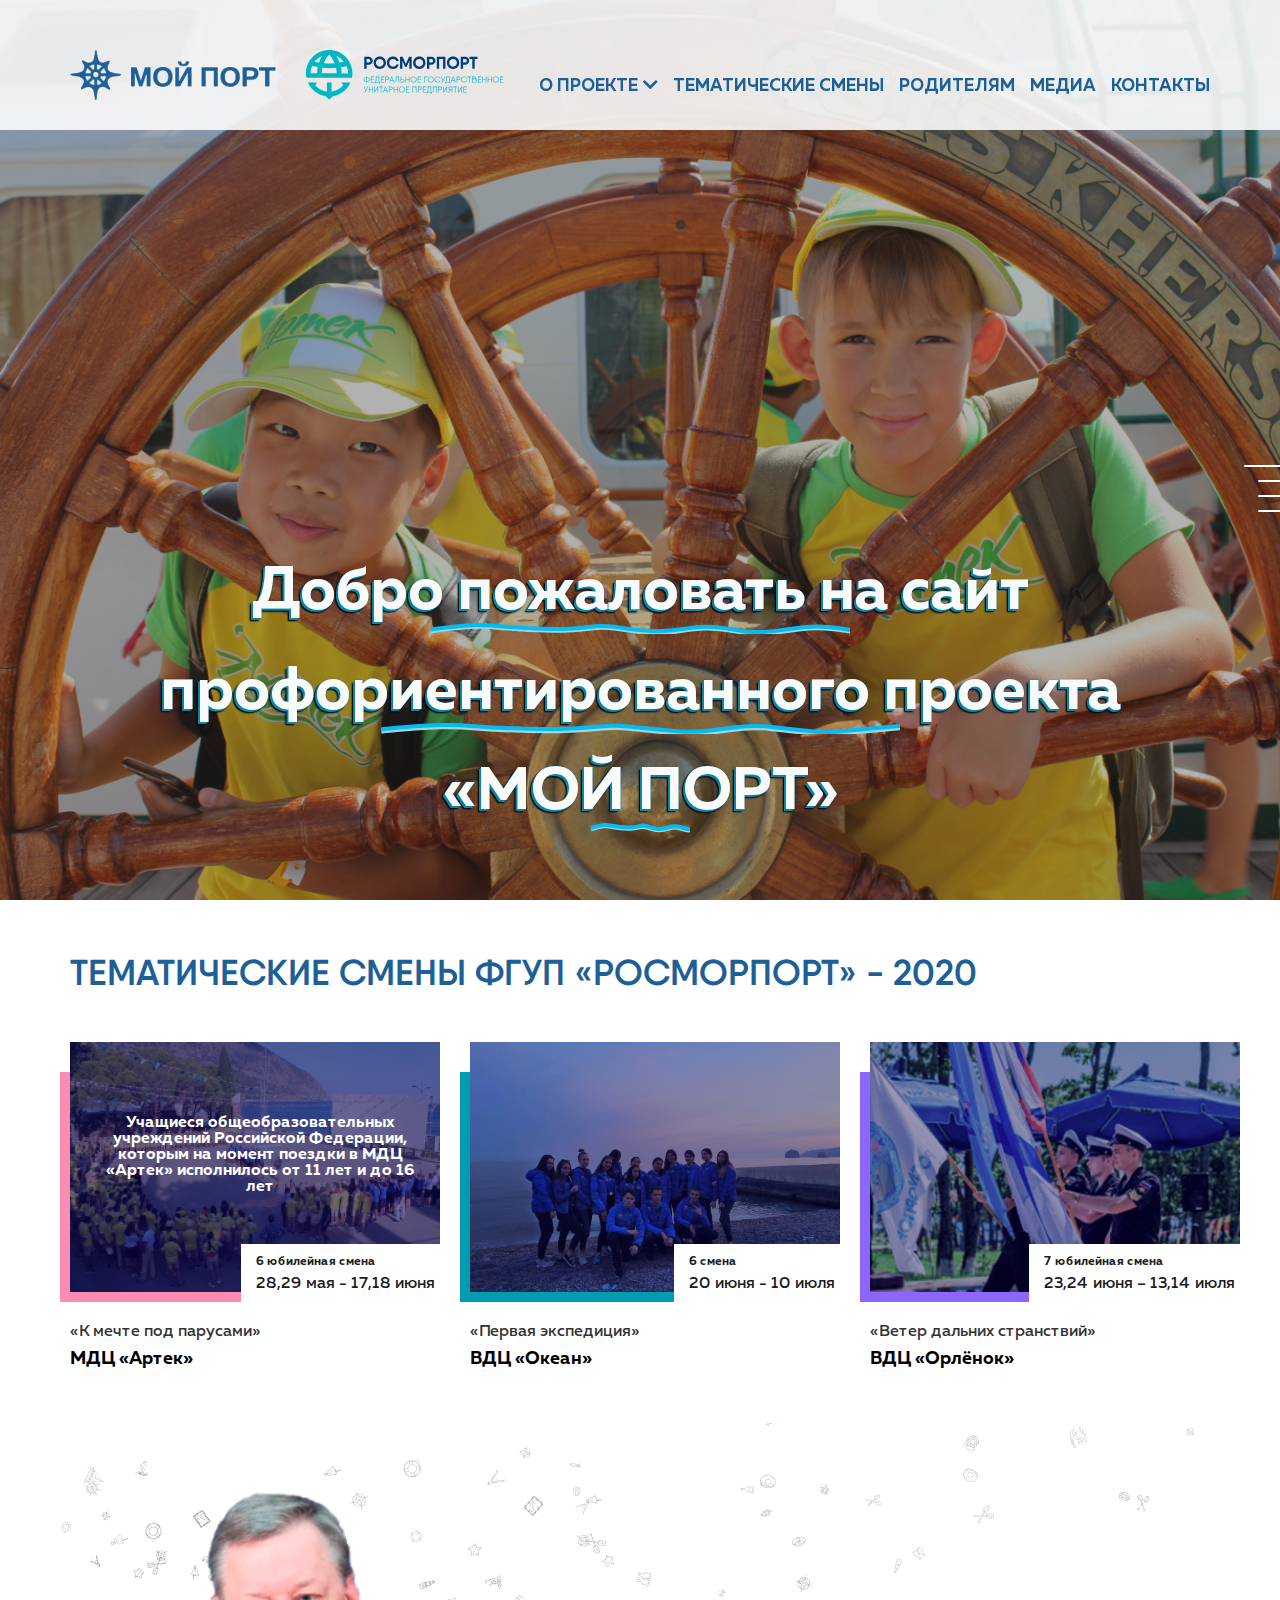
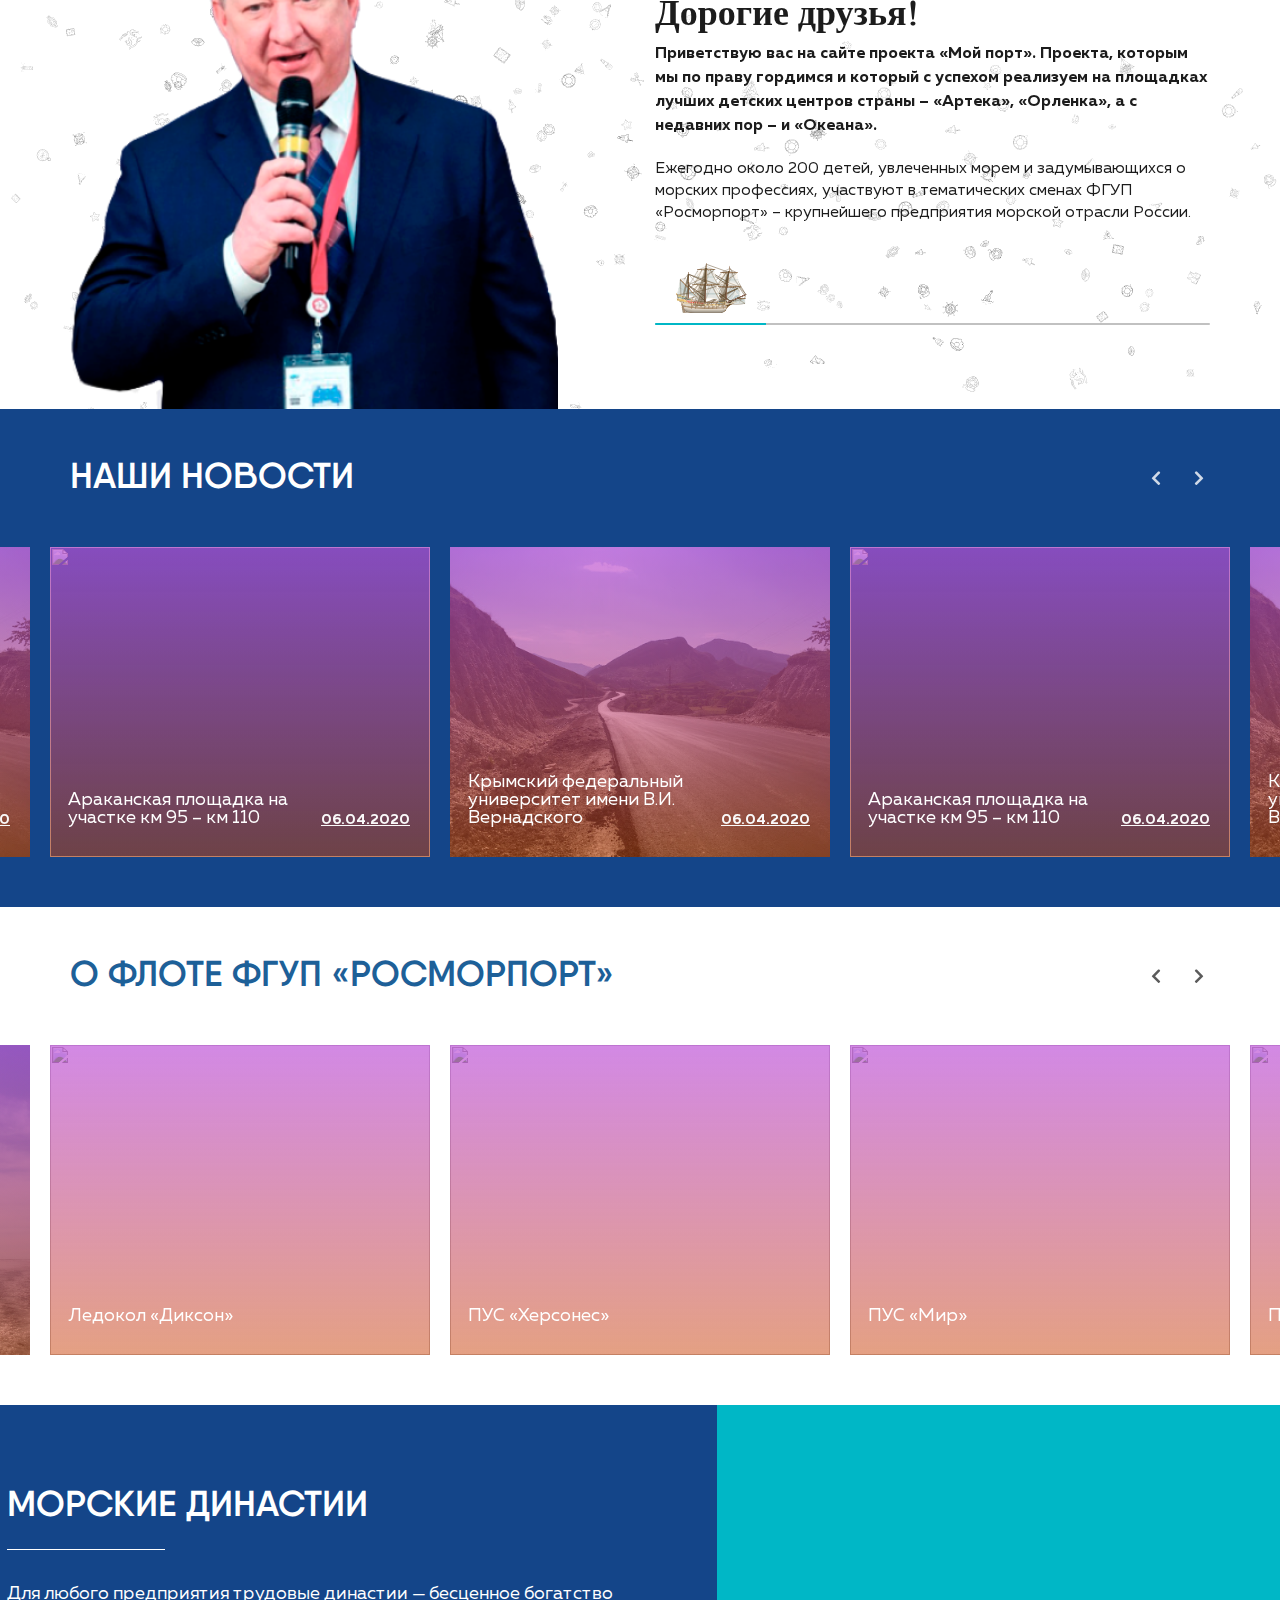
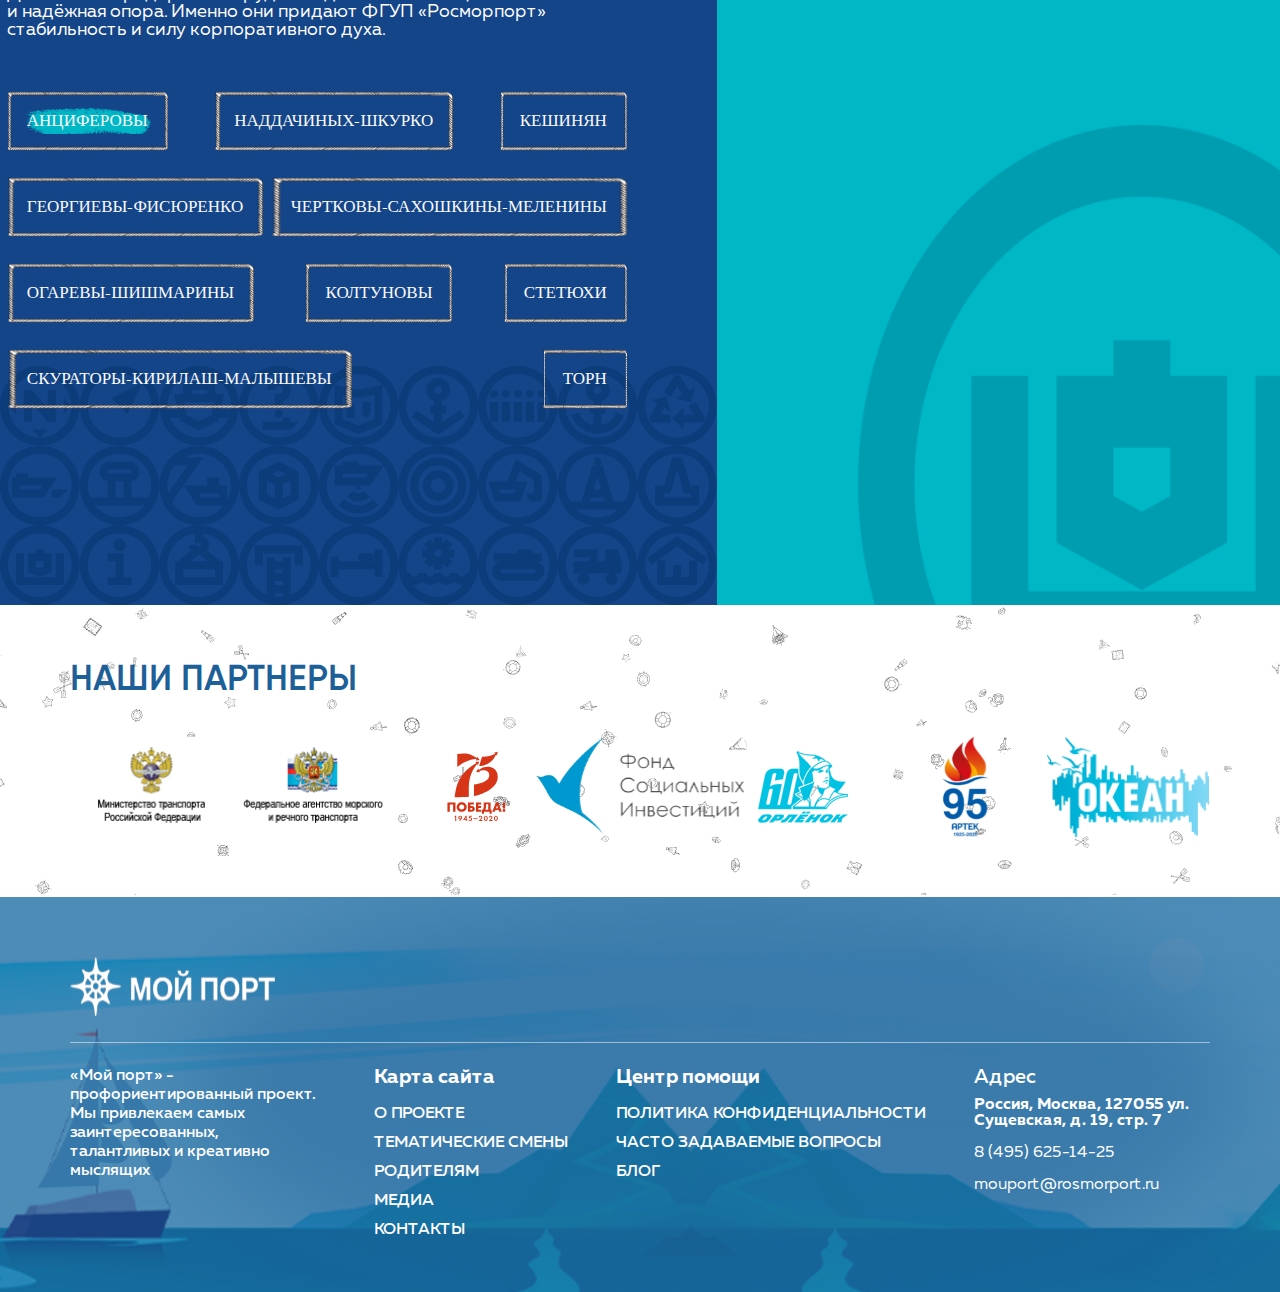
==== commit 1793e31f: "final" ====
--- a/index.html
+++ b/index.html
@@ -86,25 +86,33 @@
           </h2>
         </div>
         <div class="main__item" data-bg="img/main/slide_2.png">
-          <h2>
-            <span>Добро пожаловать на сайт</span>
-            <span>профориентированного проекта</span>
-            <span>«МОЙ ПОРТ»</span>
-          </h2>
+          <div class="main__slider-info">
+            <div class="item">
+              <span>4</span>
+              <p>
+                Года успешной реализации Проекта в лучших Детских центрах России
+              </p>
+            </div>
+            <div class="item">
+              <span>40</span>
+              <p>Регионов ПРИНЯЛИ УЧАСТИЕ В КОНКУРСНОМ ОТБОРЕ</p>
+            </div>
+            <div class="item">
+              <span>759</span>
+              <p>Детей обучились азам морских профессий</p>
+            </div>
+            <div class="item">
+              <span>2 300</span>
+              <p>Артековцев и Орлят посетили ПУС «ХЕРСОНЕС»</p>
+            </div>
+          </div>
         </div>
-        <div class="main__item" data-bg="img/main/slide_1.png">
-          <h2>
-            <span>Добро пожаловать на сайт</span>
-            <span>профориентированного проекта</span>
-            <span>«МОЙ ПОРТ»</span>
-          </h2>
-        </div>
-        <div class="main__item" data-bg="img/main/slide_2.png">
-          <h2>
-            <span>Добро пожаловать на сайт</span>
-            <span>профориентированного проекта</span>
-            <span>«МОЙ ПОРТ»</span>
-          </h2>
+        <div class="main__item" data-bg="img/main/slide_1.png"></div>
+        <div class="main__item" data-bg="">
+          <video autoplay muted loop id="myVideo">
+            <source src="img/media/waterfall.mp4" type="video/mp4" />
+            <source src="img/media/waterfall.mp4" type="video/ogg" />
+          </video>
         </div>
       </div>
     </section>
--- a/css/style.css
+++ b/css/style.css
@@ -443,6 +443,10 @@
   background-color: rgba(0, 0, 0, 0.4);
 }
 
+figure {
+  margin: 0px;
+}
+
 .header {
   position: absolute;
   width: 100%;
@@ -1110,6 +1114,94 @@
   width: 36px;
   -webkit-transition: all 0.3s ease;
   transition: all 0.3s ease;
+}
+
+.main .slick-vertical .slick-slide {
+  height: 100vh;
+  border: none;
+}
+
+@-webkit-keyframes slideBlock {
+  0% {
+    opacity: 0;
+  }
+  100% {
+    opacity: 1;
+  }
+}
+
+@keyframes slideBlock {
+  0% {
+    opacity: 0;
+  }
+  100% {
+    opacity: 1;
+  }
+}
+
+.main__slider-info {
+  position: absolute;
+  left: 5%;
+  top: 15%;
+  background-color: rgba(190, 218, 250, 0.08);
+  -webkit-animation-name: slideBlock;
+          animation-name: slideBlock;
+  -webkit-animation-duration: 0.5s;
+          animation-duration: 0.5s;
+  -webkit-animation-timing-function: ease-out;
+          animation-timing-function: ease-out;
+  display: none;
+  width: 300px;
+  -webkit-box-sizing: border-box;
+          box-sizing: border-box;
+  padding: 20px 0px 30px 30px;
+}
+
+@media (min-width: 768px) {
+  .main__slider-info {
+    left: auto;
+    right: 10%;
+    top: 25%;
+  }
+}
+
+@media (min-width: 992px) {
+  .main__slider-info {
+    padding: 0px 30px 30px 30px;
+  }
+}
+
+@media (min-width: 1200px) {
+  .main__slider-info {
+    top: 30%;
+  }
+}
+
+.main__slider-info.active {
+  display: block;
+}
+
+.main__slider-info .item span {
+  font-family: "MullerBold";
+  font-size: 36px;
+  line-height: 36px;
+  color: #ffffff;
+  margin-top: 10px;
+  display: block;
+}
+
+@media (min-width: 992px) {
+  .main__slider-info .item span {
+    margin-top: 40px;
+  }
+}
+
+.main__slider-info .item p {
+  font-family: "MullerUltraLight";
+  font-size: 16px;
+  line-height: 16px;
+  color: #ffffff;
+  margin-top: 15px;
 }
 
 .theme {
@@ -4090,6 +4182,1170 @@
   }
 }
 
+.news-details__content .img {
+  width: 100%;
+  margin-top: 50px;
+}
+
+.news-details__content .img img {
+  width: 100%;
+}
+
+.news-details__content .news-details__meta {
+  font-family: "MullerRegular";
+  font-size: 16px;
+  line-height: 16px;
+  color: #000000;
+  opacity: 0.5;
+  margin-top: 15px;
+  display: block;
+}
+
+.news-details__content h3 {
+  font-family: "MullerMedium";
+  font-size: 28px;
+  line-height: 36px;
+  color: #000000;
+  text-transform: none;
+  margin-top: 25px;
+}
+
+@media (min-width: 992px) {
+  .news-details__content h3 {
+    margin-top: 20px;
+  }
+}
+
+.news-details__content p {
+  font-family: "MullerUltraLight";
+  font-size: 18px;
+  line-height: 24px;
+  color: #000000;
+  margin-top: 10px;
+}
+
+@media (min-width: 992px) {
+  .news-details__content p {
+    margin-top: 20px;
+  }
+}
+
+.news-details__content .news-details__tags {
+  margin-top: 30px;
+  position: relative;
+}
+
+@media (min-width: 992px) {
+  .news-details__content .news-details__tags {
+    margin-top: 50px;
+  }
+}
+
+.news-details__content .news-details__tags:after {
+  content: "";
+  position: absolute;
+  top: -15px;
+  left: 0;
+  width: 100%;
+  height: 1px;
+  background-color: #676767;
+  opacity: 0.4;
+}
+
+@media (min-width: 992px) {
+  .news-details__content .news-details__tags:after {
+    top: -25px;
+  }
+}
+
+.news-details__content .news-details__tags span {
+  font-family: "MullerBold";
+  font-size: 18px;
+  line-height: 18px;
+  color: #333333;
+  opacity: 0.8;
+}
+
+.news-details__content .news-details__tags a {
+  font-family: "MullerRegular";
+  font-size: 18px;
+  line-height: 18px;
+  color: #333333;
+  opacity: 0.8;
+}
+
+@media (min-width: 992px) {
+  .news-details__sidebar {
+    margin-top: 50px;
+  }
+}
+
+.news-details__sidebar .sidebar__search form {
+  display: -webkit-box;
+  display: -ms-flexbox;
+  display: flex;
+  margin-top: 20px;
+}
+
+.news-details__sidebar .sidebar__search form input {
+  width: 80%;
+  background-color: #00b7c6;
+  border: none;
+  height: 50px;
+  padding-left: 20px;
+  color: white;
+  font-family: "MullerRegular";
+}
+
+.news-details__sidebar .sidebar__search form input::-webkit-input-placeholder {
+  font-family: "MullerRegular";
+  font-size: 18px;
+  line-height: 50px;
+  color: #ffffff;
+}
+
+.news-details__sidebar .sidebar__search form input::-moz-placeholder {
+  font-family: "MullerRegular";
+  font-size: 18px;
+  line-height: 50px;
+  color: #ffffff;
+}
+
+.news-details__sidebar .sidebar__search form input:-ms-input-placeholder {
+  font-family: "MullerRegular";
+  font-size: 18px;
+  line-height: 50px;
+  color: #ffffff;
+}
+
+.news-details__sidebar .sidebar__search form input::-ms-input-placeholder {
+  font-family: "MullerRegular";
+  font-size: 18px;
+  line-height: 50px;
+  color: #ffffff;
+}
+
+.news-details__sidebar .sidebar__search form input::placeholder {
+  font-family: "MullerRegular";
+  font-size: 18px;
+  line-height: 50px;
+  color: #ffffff;
+}
+
+@media (min-width: 768px) {
+  .news-details__sidebar .sidebar__search form input {
+    height: 60px;
+  }
+  .news-details__sidebar .sidebar__search form input::-webkit-input-placeholder {
+    line-height: 60px;
+  }
+  .news-details__sidebar .sidebar__search form input::-moz-placeholder {
+    line-height: 60px;
+  }
+  .news-details__sidebar .sidebar__search form input:-ms-input-placeholder {
+    line-height: 60px;
+  }
+  .news-details__sidebar .sidebar__search form input::-ms-input-placeholder {
+    line-height: 60px;
+  }
+  .news-details__sidebar .sidebar__search form input::placeholder {
+    line-height: 60px;
+  }
+}
+
+@media (min-width: 992px) {
+  .news-details__sidebar .sidebar__search form input {
+    width: 364px;
+    height: 60px;
+  }
+}
+
+.news-details__sidebar .sidebar__search form button {
+  width: 20%;
+  border: none;
+  background-color: #1d6098;
+  height: 50px;
+}
+
+.news-details__sidebar .sidebar__search form button i {
+  color: white;
+}
+
+@media (min-width: 768px) {
+  .news-details__sidebar .sidebar__search form button {
+    height: 60px;
+  }
+}
+
+@media (min-width: 992px) {
+  .news-details__sidebar .sidebar__search form button {
+    width: 62px;
+    height: 60px;
+  }
+}
+
+.news-details__cat {
+  background-color: #f9f9f9;
+  -webkit-box-sizing: border-box;
+          box-sizing: border-box;
+  padding: 40px 0px 40px 30px;
+  margin-top: 30px;
+}
+
+@media (min-width: 992px) {
+  .news-details__cat {
+    margin-top: 20px;
+  }
+}
+
+.news-details__cat h4 {
+  font-family: "MullerBold";
+  font-size: 24px;
+  line-height: 24px;
+  color: #333333;
+  opacity: 0.8;
+}
+
+.news-details__cat ul {
+  margin-top: 18px;
+}
+
+.news-details__cat ul li {
+  margin-top: 10px;
+}
+
+.news-details__cat ul li a {
+  font-family: "MullerUltraLight";
+  font-size: 20px;
+  line-height: 20px;
+  color: #333333;
+  opacity: 0.8;
+}
+
+.news-details__sidebar-tags {
+  background-color: #f9f9f9;
+  margin-top: 30px;
+  padding: 40px 0px 40px 30px;
+  -webkit-box-sizing: border-box;
+          box-sizing: border-box;
+}
+
+.news-details__sidebar-tags h4 {
+  font-family: "MullerBold";
+  font-size: 24px;
+  line-height: 24px;
+  color: #333333;
+  opacity: 0.8;
+}
+
+.news-details__sidebar-tags .list {
+  display: -webkit-box;
+  display: -ms-flexbox;
+  display: flex;
+  -ms-flex-wrap: wrap;
+      flex-wrap: wrap;
+}
+
+.news-details__sidebar-tags .list a {
+  font-family: "MullerRegular";
+  font-size: 20px;
+  line-height: 30px;
+  color: #ffffff;
+  padding: 8px 20px;
+  background-color: #00b7c6;
+  margin-right: 10px;
+  margin-top: 10px;
+  display: block;
+}
+
+.other-news {
+  background-color: #fafafa;
+  margin-top: 40px;
+  padding-bottom: 80px;
+}
+
+@media (min-width: 992px) {
+  .other-news {
+    padding-top: 40px;
+    padding-bottom: 0px;
+  }
+}
+
+.other-news__item {
+  position: relative;
+  background-color: white;
+  margin-top: 60px;
+}
+
+@media (min-width: 992px) {
+  .other-news__item {
+    margin-top: 0px;
+    margin-bottom: 75px;
+  }
+}
+
+.other-news__item .img img {
+  width: 100%;
+}
+
+.other-news__item .other-news__content {
+  display: block;
+  padding: 40px 60px 90px 60px;
+  -webkit-box-sizing: border-box;
+          box-sizing: border-box;
+}
+
+@media (min-width: 768px) {
+  .other-news__item .other-news__content {
+    padding: 40px 20px 90px 20px;
+  }
+}
+
+@media (min-width: 1200px) {
+  .other-news__item .other-news__content {
+    padding: 40px 60px 90px 60px;
+  }
+}
+
+.other-news__item .other-news__content span {
+  font-family: "MullerRegular";
+  font-size: 16px;
+  line-height: 19px;
+  color: #000000;
+  opacity: 0.5;
+}
+
+.other-news__item .other-news__content h4 {
+  font-family: "MullerMedium";
+  font-size: 24px;
+  line-height: 34px;
+  color: #000000;
+  margin-top: 5px;
+}
+
+.other-news__item .arrow {
+  position: absolute;
+  bottom: -30px;
+  right: 0;
+  width: 70px;
+  height: 70px;
+  background-color: #1d6098;
+  display: -webkit-box;
+  display: -ms-flexbox;
+  display: flex;
+  -webkit-box-pack: center;
+      -ms-flex-pack: center;
+          justify-content: center;
+  -webkit-box-align: center;
+      -ms-flex-align: center;
+          align-items: center;
+  color: #ffffff;
+}
+
+.other-news__item .arrow i {
+  font-size: 22px;
+}
+
+.other-news-all {
+  margin-top: 0px;
+}
+
+.other-news-all .arrow {
+  background-color: #00b7c6;
+}
+
+.other-news-all .post-pagination {
+  display: -webkit-box;
+  display: -ms-flexbox;
+  display: flex;
+  -webkit-box-pack: center;
+      -ms-flex-pack: center;
+          justify-content: center;
+  margin-top: 80px;
+}
+
+@media (min-width: 992px) {
+  .other-news-all .post-pagination {
+    margin-top: 60px;
+    padding-bottom: 50px;
+  }
+}
+
+.other-news-all .post-pagination a {
+  width: 55px;
+  height: 55px;
+  background-color: #1d6098;
+  color: white;
+  display: -webkit-box;
+  display: -ms-flexbox;
+  display: flex;
+  -webkit-box-pack: center;
+      -ms-flex-pack: center;
+          justify-content: center;
+  -webkit-box-align: center;
+      -ms-flex-align: center;
+          align-items: center;
+  font-size: 18px;
+  margin-right: 20px;
+  line-height: 55px;
+}
+
+.other-news-all .post-pagination a:last-child {
+  margin-right: 0px;
+}
+
+.other-ships-all .other-news__item .other-news__content {
+  padding: 40px 50px 90px 60px;
+}
+
+@media (min-width: 768px) {
+  .other-ships-all .other-news__item .other-news__content {
+    padding: 40px 0px 90px 60px;
+  }
+}
+
+@media (min-width: 1200px) {
+  .other-ships-all .other-news__item .other-news__content {
+    padding: 40px 40px 90px 60px;
+  }
+}
+
+.news-details__cat-ship .item {
+  display: -webkit-box;
+  display: -ms-flexbox;
+  display: flex;
+  position: relative;
+  -webkit-box-pack: center;
+      -ms-flex-pack: center;
+          justify-content: center;
+  -webkit-box-align: center;
+      -ms-flex-align: center;
+          align-items: center;
+  width: 304px;
+  height: 60px;
+  margin-top: 15px;
+}
+
+@media (min-width: 992px) {
+  .news-details__cat-ship .item {
+    width: 230px;
+  }
+}
+
+@media (min-width: 1200px) {
+  .news-details__cat-ship .item {
+    width: 304px;
+  }
+}
+
+.news-details__cat-ship .item.active:before {
+  content: "";
+  position: absolute;
+  top: -4px;
+  left: -4px;
+  z-index: 9;
+  width: 310px;
+  height: 66px;
+  background: url(../img/ships/5.png);
+  background-size: 100% 100%;
+}
+
+@media (min-width: 992px) {
+  .news-details__cat-ship .item.active:before {
+    width: 238px;
+  }
+}
+
+@media (min-width: 1200px) {
+  .news-details__cat-ship .item.active:before {
+    width: 310px;
+  }
+}
+
+.news-details__cat-ship .item img {
+  width: 100%;
+  height: 100%;
+  position: absolute;
+  top: 0;
+  left: 0;
+}
+
+.news-details__cat-ship .item h4 {
+  font-family: "MullerRegular";
+  font-size: 20px;
+  line-height: 60px;
+  margin-top: 10px;
+  text-transform: uppercase;
+  color: #ffffff;
+  opacity: 1;
+}
+
+@media (min-width: 992px) {
+  .news-details__cat-ship .item h4 {
+    line-height: 20px;
+    text-align: center;
+  }
+}
+
+@media (min-width: 1200px) {
+  .news-details__cat-ship .item h4 {
+    line-height: 60px;
+  }
+}
+
+@media (min-width: 992px) {
+  .news-details .news-details__content h3 {
+    margin-top: 40px;
+    margin-bottom: 0px;
+  }
+}
+
+.news-details .news-details__content .subtitle {
+  font-family: "MullerMedium";
+  font-size: 24px;
+  line-height: 24px;
+  color: #333333;
+  margin-top: 20px;
+  margin-bottom: 20px;
+}
+
+@media (min-width: 992px) {
+  .news-details .news-details__content .subtitle {
+    margin-top: 30px;
+  }
+}
+
+.news-details .news-details__content .read__more {
+  display: -webkit-box;
+  display: -ms-flexbox;
+  display: flex;
+  -webkit-box-pack: center;
+      -ms-flex-pack: center;
+          justify-content: center;
+  -webkit-box-align: center;
+      -ms-flex-align: center;
+          align-items: center;
+  font-size: 18px;
+  line-height: 24px;
+  text-transform: uppercase;
+  color: #ffffff;
+  width: 100%;
+  height: 70px;
+  background-color: #1d6098;
+  margin-top: 30px;
+}
+
+@media (min-width: 768px) {
+  .news-details .news-details__content .read__more {
+    width: 364px;
+    margin: 0 auto;
+    margin-top: 30px;
+    margin-bottom: 10px;
+  }
+}
+
+@media (min-width: 992px) {
+  .news-details .news-details__content .read__more {
+    margin-bottom: 40px;
+  }
+}
+
+.news-details .ship__specifications p {
+  font-family: "MullerRegular";
+  font-size: 16px;
+  line-height: 18px;
+  color: #333333;
+}
+
+.news-details .ship__specifications p span {
+  font-family: "MullerMedium";
+}
+
+@media (min-width: 992px) {
+  .media-news {
+    margin-top: 50px;
+  }
+}
+
+.media-news .item {
+  width: 100%;
+  height: 182px;
+  display: -webkit-box;
+  display: -ms-flexbox;
+  display: flex;
+  -webkit-box-pack: center;
+      -ms-flex-pack: center;
+          justify-content: center;
+  -webkit-box-align: center;
+      -ms-flex-align: center;
+          align-items: center;
+  margin-top: 30px;
+}
+
+@media (min-width: 576px) {
+  .media-news .item {
+    width: 364px;
+    margin: 0 auto;
+    margin-top: 30px;
+  }
+}
+
+@media (min-width: 992px) {
+  .media-news .item {
+    width: 100%;
+  }
+}
+
+@media (min-width: 1200px) {
+  .media-news .item {
+    width: 364px;
+  }
+}
+
+.media-news .item h4 {
+  font-family: "MullerMedium";
+  font-size: 28px;
+  line-height: 28px;
+  color: #ffffff;
+}
+
+.media__slider-gallery {
+  position: relative;
+  margin-top: 50px;
+}
+
+@media (min-width: 400px) {
+  .media__slider-gallery {
+    width: 380px;
+    margin: 0 auto;
+    margin-top: 50px;
+  }
+}
+
+@media (min-width: 576px) {
+  .media__slider-gallery {
+    width: 450px;
+  }
+}
+
+@media (min-width: 768px) {
+  .media__slider-gallery {
+    width: 550px;
+  }
+}
+
+@media (min-width: 992px) {
+  .media__slider-gallery {
+    display: none;
+  }
+}
+
+.media__slider-gallery .content .item .img {
+  height: 260px;
+  width: 280px;
+  margin: 0 auto;
+  position: relative;
+  cursor: pointer;
+}
+
+@media (min-width: 576px) {
+  .media__slider-gallery .content .item .img {
+    width: 360px;
+    height: 300px;
+  }
+}
+
+@media (min-width: 768px) {
+  .media__slider-gallery .content .item .img {
+    width: 440px;
+    height: 320px;
+  }
+}
+
+.media__slider-gallery .content .item .img i {
+  position: absolute;
+  z-index: 9;
+  top: 50%;
+  left: 50%;
+  -webkit-transform: translate(-50%, -50%);
+          transform: translate(-50%, -50%);
+  color: white;
+  font-size: 34px;
+}
+
+.media__slider-gallery .content .item .img:before {
+  content: "";
+  width: 100%;
+  height: 100%;
+  position: absolute;
+  top: 0;
+  left: 0;
+  background-color: black;
+  opacity: 0.7;
+}
+
+.media__slider-gallery .content .item .img img {
+  width: 100%;
+  height: 100%;
+}
+
+@media (min-width: 992px) {
+  .media-modal .modal-dialog {
+    max-width: 950px;
+  }
+}
+
+@media (min-width: 1200px) {
+  .media-modal .modal-dialog {
+    max-width: 1100px;
+  }
+}
+
+.media-modal .modal-dialog .modal-content .modal-body {
+  margin-top: 30px;
+}
+
+.media-modal .modal-dialog .modal-content .modal-body .close {
+  position: absolute;
+  top: -40px;
+  right: 0;
+}
+
+.media__slider-btns {
+  position: absolute;
+  top: 45%;
+  width: 100%;
+  -webkit-transform: translateY(-50%);
+          transform: translateY(-50%);
+}
+
+.media__slider-btns button {
+  border: none;
+  background-color: transparent;
+}
+
+.media__slider-btns button i {
+  font-size: 26px;
+}
+
+.media__slider-btns .prev {
+  position: absolute;
+  left: 5px;
+}
+
+.media__slider-btns .next {
+  position: absolute;
+  right: 5px;
+}
+
+.gallery {
+  display: none;
+  grid-template-columns: repeat(11, 1fr);
+  grid-template-rows: repeat(6, 10vw);
+  margin-top: 40px;
+}
+
+@media (min-width: 992px) {
+  .gallery {
+    display: grid;
+  }
+}
+
+.gallery__item {
+  cursor: pointer;
+}
+
+.gallery__img {
+  width: 100%;
+  height: 100%;
+  -o-object-fit: cover;
+     object-fit: cover;
+  display: block;
+}
+
+.gallery__item--1 {
+  grid-column-start: 1;
+  grid-column-end: 6;
+  grid-row-start: 1;
+  grid-row-end: 3;
+}
+
+.gallery__item--2 {
+  grid-column-start: 6;
+  grid-column-end: 9;
+  grid-row-start: 1;
+  grid-row-end: 3;
+}
+
+.gallery__item--3 {
+  grid-column-start: 9;
+  grid-column-end: 12;
+  grid-row-start: 1;
+  grid-row-end: 3;
+}
+
+.gallery__item--4 {
+  grid-column-start: 1;
+  grid-column-end: 3;
+  grid-row-start: 3;
+  grid-row-end: 5;
+}
+
+.gallery__item--5 {
+  grid-column-start: 3;
+  grid-column-end: 6;
+  grid-row-start: 3;
+  grid-row-end: 5;
+}
+
+.gallery__item--6 {
+  grid-column-start: 6;
+  grid-column-end: 9;
+  grid-row-start: 3;
+  grid-row-end: 5;
+}
+
+.gallery__item--7 {
+  grid-column-start: 9;
+  grid-column-end: 12;
+  grid-row-start: 3;
+  grid-row-end: 5;
+}
+
+.gallery__item--8 {
+  grid-column-start: 9;
+  grid-column-end: 12;
+  grid-row-start: 3;
+  grid-row-end: 5;
+}
+
+.gallery__item--9 {
+  grid-column-start: 9;
+  grid-column-end: 12;
+  grid-row-start: 3;
+  grid-row-end: 5;
+}
+
+.gallery__item--10 {
+  grid-column-start: 1;
+  grid-column-end: 3;
+  grid-row-start: 5;
+  grid-row-end: 7;
+}
+
+.gallery__item--11 {
+  grid-column-start: 3;
+  grid-column-end: 7;
+  grid-row-start: 5;
+  grid-row-end: 7;
+}
+
+.gallery__item--12 {
+  grid-column-start: 7;
+  grid-column-end: 10;
+  grid-row-start: 5;
+  grid-row-end: 7;
+}
+
+.gallery__item--13 {
+  grid-column-start: 10;
+  grid-column-end: 12;
+  grid-row-start: 5;
+  grid-row-end: 7;
+}
+
+.media-video {
+  margin-top: 50px;
+  margin-bottom: 50px;
+}
+
+@media (min-width: 992px) {
+  .media-video {
+    margin-top: 40px;
+    margin-bottom: 40px;
+  }
+}
+
+.media-video .main__video video {
+  width: 100%;
+  -o-object-fit: cover;
+     object-fit: cover;
+}
+
+.media-video .main__video span {
+  font-family: "MullerRegular";
+  font-size: 16px;
+  line-height: 16px;
+  color: #000000;
+  opacity: 0.5;
+  display: block;
+  margin-top: 15px;
+}
+
+.media-video .main__video h4 {
+  font-family: "MullerMedium";
+  font-size: 28px;
+  line-height: 36px;
+  color: #333333;
+  margin-top: 10px;
+}
+
+@media (min-width: 992px) {
+  .media-video .main__video h4 {
+    margin-top: 20px;
+  }
+}
+
+.other-video {
+  height: 400px;
+  margin-top: 50px;
+  overflow-y: scroll;
+  -ms-overflow-style: none;
+  scrollbar-width: none;
+}
+
+.other-video::-webkit-scrollbar {
+  display: none;
+}
+
+@media (min-width: 992px) {
+  .other-video {
+    margin-top: 0px;
+    height: 464px;
+  }
+}
+
+.other-video .item {
+  cursor: pointer;
+}
+
+.other-video .item video {
+  width: 100%;
+  -o-object-fit: cover;
+     object-fit: cover;
+}
+
+@media (min-width: 992px) {
+  .other-video .item video {
+    margin-top: 20px;
+  }
+}
+
+.other-video .item span {
+  font-family: "MullerRegular";
+  font-size: 16px;
+  line-height: 16px;
+  color: #000000;
+  opacity: 0.5;
+  display: block;
+  margin-top: 15px;
+}
+
+.other-video .item h4 {
+  font-family: "MullerMedium";
+  font-size: 28px;
+  line-height: 36px;
+  color: #333333;
+  margin-top: 10px;
+}
+
+@media (min-width: 992px) {
+  .other-video .item h4 {
+    margin-top: 10px;
+  }
+}
+
+@-webkit-keyframes textFaq {
+  0% {
+    opacity: 0;
+  }
+  100% {
+    opacity: 1;
+  }
+}
+
+@keyframes textFaq {
+  0% {
+    opacity: 0;
+  }
+  100% {
+    opacity: 1;
+  }
+}
+
+.contacts {
+  margin-bottom: 50px;
+}
+
+.contacts__content .info {
+  display: -webkit-box;
+  display: -ms-flexbox;
+  display: flex;
+  -webkit-box-orient: vertical;
+  -webkit-box-direction: normal;
+      -ms-flex-direction: column;
+          flex-direction: column;
+  margin-top: 20px;
+}
+
+@media (min-width: 992px) {
+  .contacts__content .info {
+    -webkit-box-orient: horizontal;
+    -webkit-box-direction: normal;
+        -ms-flex-direction: row;
+            flex-direction: row;
+    margin-bottom: 40px;
+    -webkit-box-pack: justify;
+        -ms-flex-pack: justify;
+            justify-content: space-between;
+  }
+}
+
+.contacts__content span {
+  font-family: "MullerBold";
+  font-size: 18px;
+  line-height: 18px;
+  color: #1c1c1c;
+  margin-top: 20px;
+  display: block;
+}
+
+.contacts__content span a {
+  font-family: "MullerBold";
+  font-size: 18px;
+  line-height: 18px;
+  color: #1c1c1c;
+}
+
+.contacts__content p {
+  font-family: "MullerUltraLight";
+  font-size: 18px;
+  line-height: 18px;
+  color: #000000;
+  margin-top: 10px;
+}
+
+@media (min-width: 992px) {
+  .contacts__content p {
+    margin-top: 36px;
+  }
+}
+
+.contacts__item {
+  background: #fafafa;
+  display: inline-block;
+  margin-top: 30px;
+  cursor: pointer;
+  position: relative;
+  -webkit-box-sizing: border-box;
+          box-sizing: border-box;
+  width: 100%;
+  padding: 10px 0px 10px 10px;
+  -webkit-box-shadow: 0px 4px 4px rgba(0, 0, 0, 0.05);
+          box-shadow: 0px 4px 4px rgba(0, 0, 0, 0.05);
+}
+
+@media (min-width: 992px) {
+  .contacts__item {
+    padding: 28px 0px 28px 20px;
+  }
+}
+
+.contacts__item h4 {
+  font-family: "MullerBold";
+  font-size: 18px;
+  line-height: 24px;
+  color: #1c1c1c;
+  width: 85%;
+}
+
+@media (min-width: 576px) {
+  .contacts__item h4 {
+    width: 90%;
+  }
+}
+
+.contacts__item p {
+  font-family: "MullerRegular";
+  font-size: 16px;
+  line-height: 24px;
+  color: #000000;
+  display: none;
+  -webkit-animation-name: textFaq;
+          animation-name: textFaq;
+  -webkit-animation-duration: 0.5s;
+          animation-duration: 0.5s;
+  -webkit-animation-timing-function: ease-out;
+          animation-timing-function: ease-out;
+  width: 90%;
+}
+
+.contacts__item button {
+  position: absolute;
+  top: 30px;
+  right: 10px;
+  width: 15px;
+  height: 15px;
+  background-color: transparent;
+  border: none;
+}
+
+@media (min-width: 992px) {
+  .contacts__item button {
+    top: 40px;
+    right: 20px;
+  }
+}
+
+.contacts__item button:before, .contacts__item button:after {
+  content: "";
+  position: absolute;
+  background-color: #00b7c6;
+  -webkit-transition: -webkit-transform 0.25s ease-out;
+  transition: -webkit-transform 0.25s ease-out;
+  transition: transform 0.25s ease-out;
+  transition: transform 0.25s ease-out, -webkit-transform 0.25s ease-out;
+}
+
+.contacts__item button:before {
+  top: 0;
+  left: 50%;
+  width: 4px;
+  height: 100%;
+  margin-left: -2px;
+}
+
+.contacts__item button:after {
+  top: 50%;
+  left: 0;
+  width: 100%;
+  height: 4px;
+  margin-top: -2px;
+}
+
+.contacts__item.active p {
+  display: block;
+}
+
+.contacts__item.active button:before {
+  -webkit-transform: rotate(90deg);
+          transform: rotate(90deg);
+}
+
+.contacts__item.active button:after {
+  -webkit-transform: rotate(180deg);
+          transform: rotate(180deg);
+}
+
+.contacts__faq-title {
+  font-family: "MullerBold";
+  text-transform: none;
+  font-size: 30px;
+  line-height: 24px;
+  color: #1c1c1c;
+  margin-top: 50px;
+}
+
 .footer {
   background-image: url(../img/footer/bg.png);
   background-size: cover;
